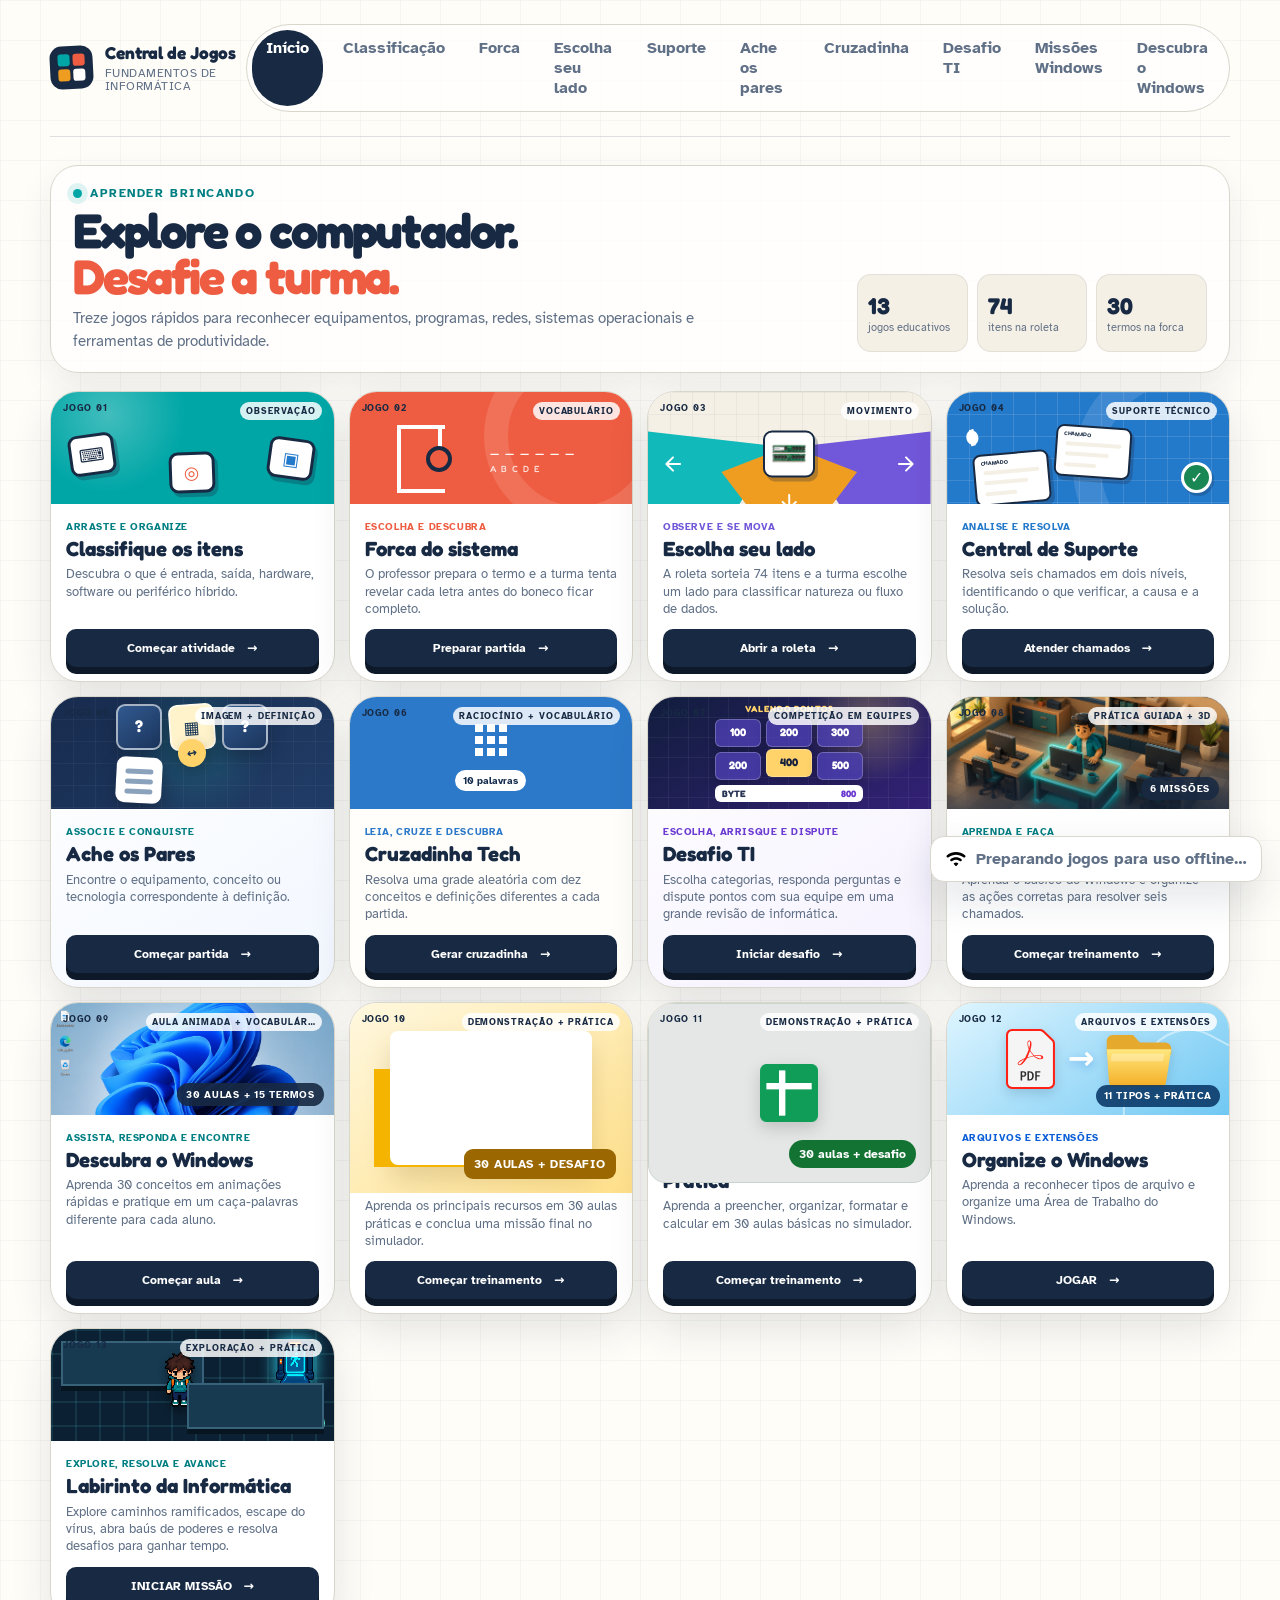
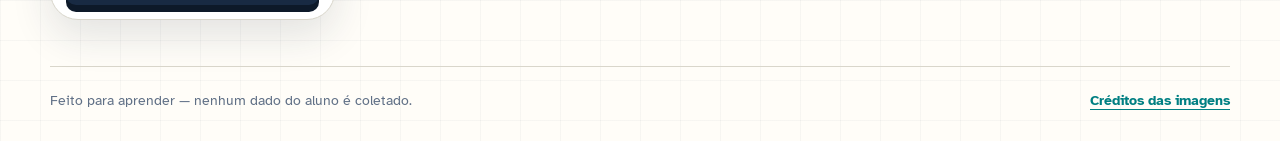
==== index.html @ 766ab8a5 "feat: evolui labirinto com poderes e eventos" ====
<!doctype html>
<html lang="pt-BR">
  <head>
    <meta charset="UTF-8">
    <meta name="viewport" content="width=device-width, initial-scale=1.0">
    <meta name="description" content="Jogos educativos sobre fundamentos de informática e sistemas operacionais.">
    <meta name="theme-color" content="#182a43">
    <title>Central de Jogos — Fundamentos de Informática</title>
    <link rel="manifest" href="./manifest.webmanifest">
    <link rel="stylesheet" href="./styles.css?v=1.4.0">
    <link rel="stylesheet" href="./side-game.css?v=1.0.0">
    <link rel="stylesheet" href="./support-game.css?v=2.0.0">
    <link rel="stylesheet" href="./memory-game.css?v=1.0.0">
    <link rel="stylesheet" href="./crossword-game.css?v=1.1.0">
    <link rel="stylesheet" href="./desafio-ti-game.css?v=1.0.0">
    <link rel="stylesheet" href="./windows-mission-game.css?v=1.0.1">
    <link rel="stylesheet" href="./windows-discovery-game.css?v=1.0.3">
    <link rel="stylesheet" href="./google-slides-course.css?v=3.0.0">
    <link rel="stylesheet" href="./google-sheets-course.css?v=1.0.6">
    <link rel="stylesheet" href="./windows-file-organizer-game.css?v=1.1.0">
    <link rel="stylesheet" href="./maze-game.css?v=1.1.0">
  </head>
  <body>
    <a class="skip-link" href="#main-content">Pular para o conteúdo</a>
    <div class="ambient ambient-one" aria-hidden="true"></div>
    <div class="ambient ambient-two" aria-hidden="true"></div>

    <header class="site-header">
      <a class="brand" href="#/" aria-label="Voltar para a Central de Jogos">
        <span class="brand-mark" aria-hidden="true"><span></span><span></span><span></span><span></span></span>
        <span class="brand-copy">
          <strong>Central de Jogos</strong>
          <small>Fundamentos de Informática</small>
        </span>
      </a>
      <nav class="header-nav" aria-label="Navegação principal">
        <a href="#/" data-route-link="home">Início</a>
        <a href="#/classificacao" data-route-link="classification">Classificação</a>
        <a href="#/forca" data-route-link="hangman">Forca</a>
        <a href="#/escolha-seu-lado" data-route-link="side-game">Escolha seu lado</a>
        <a href="#/suporte-tecnico" data-route-link="support-game">Suporte</a>
        <a href="#/ache-os-pares" data-route-link="memory-game">Ache os pares</a>
        <a href="#/cruzadinha" data-route-link="crossword-game">Cruzadinha</a>
        <a href="#/desafio-ti" data-route-link="desafio-ti">Desafio TI</a>
        <a href="#/missoes-windows" data-route-link="windows-mission">Missões Windows</a>
        <a href="#/descubra-windows" data-route-link="windows-discovery">Descubra o Windows</a>
      </nav>
    </header>

    <main id="main-content">
      <section id="home-screen" class="screen home-screen" data-screen="home">
        <div class="hero-copy">
          <span class="eyebrow"><span class="live-dot"></span> Aprender brincando</span>
          <h1>Explore o computador.<br><em>Desafie a turma.</em></h1>
          <p>Treze jogos rápidos para reconhecer equipamentos, programas, redes, sistemas operacionais e ferramentas de produtividade.</p>
          <div class="hero-stats" aria-label="Conteúdo disponível">
            <div><strong>13</strong><span>jogos educativos</span></div>
            <div><strong>74</strong><span>itens na roleta</span></div>
            <div><strong>30</strong><span>termos na forca</span></div>
          </div>
        </div>

        <div class="game-selection" aria-label="Escolha um jogo">
          <article class="game-card classification-card">
            <div class="card-topline"><span>Jogo 01</span><span class="difficulty">Observação</span></div>
            <div class="classification-preview" aria-hidden="true">
              <span class="preview-chip chip-keyboard">⌨</span>
              <span class="preview-chip chip-monitor">▣</span>
              <span class="preview-chip chip-software">◎</span>
              <span class="preview-slot"></span><span class="preview-slot"></span><span class="preview-slot"></span>
            </div>
            <div class="game-card-copy">
              <p class="card-kicker">Arraste e organize</p>
              <h2>Classifique os itens</h2>
              <p>Descubra o que é entrada, saída, hardware, software ou periférico híbrido.</p>
              <a class="primary-button" href="#/classificacao">Começar atividade <span aria-hidden="true">→</span></a>
            </div>
          </article>

          <article class="game-card hangman-card">
            <div class="card-topline"><span>Jogo 02</span><span class="difficulty">Vocabulário</span></div>
            <div class="hangman-preview" aria-hidden="true">
              <span class="mini-gallows"></span>
              <div><span class="mini-word">_ _ _ _ _ _</span><span class="mini-keys">A B C D E</span></div>
            </div>
            <div class="game-card-copy">
              <p class="card-kicker">Escolha e descubra</p>
              <h2>Forca do sistema</h2>
              <p>O professor prepara o termo e a turma tenta revelar cada letra antes do boneco ficar completo.</p>
              <a class="primary-button" href="#/forca">Preparar partida <span aria-hidden="true">→</span></a>
            </div>
          </article>

          <article class="game-card choose-side-card">
            <div class="card-topline"><span>Jogo 03</span><span class="difficulty">Movimento</span></div>
            <div class="choose-side-preview" aria-hidden="true">
              <span class="choose-preview-zone choose-preview-left"><img src="./assets/side-game/icons/arrow_back.svg" alt=""></span>
              <span class="choose-preview-zone choose-preview-center"><img src="./assets/side-game/icons/arrow_downward.svg" alt=""></span>
              <span class="choose-preview-zone choose-preview-right"><img src="./assets/side-game/icons/arrow_forward.svg" alt=""></span>
              <span class="choose-preview-item"><img src="./assets/items/memoria-ram.jpg" alt=""></span>
            </div>
            <div class="game-card-copy">
              <p class="card-kicker">Observe e se mova</p>
              <h2>Escolha seu lado</h2>
              <p>A roleta sorteia 74 itens e a turma escolhe um lado para classificar natureza ou fluxo de dados.</p>
              <a class="primary-button" href="#/escolha-seu-lado">Abrir a roleta <span aria-hidden="true">→</span></a>
            </div>
          </article>

          <article class="game-card support-card">
            <div class="card-topline"><span>Jogo 04</span><span class="difficulty">Suporte Técnico</span></div>
            <div class="support-preview" aria-hidden="true">
              <span class="support-preview-headset">◖◗</span>
              <span class="support-preview-ticket ticket-one"><i></i><i></i><i></i></span>
              <span class="support-preview-ticket ticket-two"><i></i><i></i><i></i></span>
              <span class="support-preview-check">✓</span>
            </div>
            <div class="game-card-copy">
              <p class="card-kicker">Analise e resolva</p>
              <h2>Central de Suporte</h2>
              <p>Resolva seis chamados em dois níveis, identificando o que verificar, a causa e a solução.</p>
              <a class="primary-button" href="#/suporte-tecnico">Atender chamados <span aria-hidden="true">→</span></a>
            </div>
          </article>

          <article class="game-card memory-home-card">
            <div class="card-topline"><span>Jogo 05</span><span class="difficulty">Imagem + definição</span></div>
            <div class="memory-home-preview" aria-hidden="true">
              <span class="memory-preview-card memory-preview-back">?</span>
              <span class="memory-preview-card memory-preview-image">▦</span>
              <span class="memory-preview-card memory-preview-back">?</span>
              <span class="memory-preview-card memory-preview-text"><i></i><i></i><i></i></span>
              <span class="memory-preview-link">↔</span>
            </div>
            <div class="game-card-copy">
              <p class="card-kicker">Associe e conquiste</p>
              <h2>Ache os Pares</h2>
              <p>Encontre o equipamento, conceito ou tecnologia correspondente à definição.</p>
              <a class="primary-button" href="#/ache-os-pares">Começar partida <span aria-hidden="true">→</span></a>
            </div>
          </article>

          <article class="game-card crossword-home-card">
            <div class="card-topline"><span>Jogo 06</span><span class="difficulty">Raciocínio + vocabulário</span></div>
            <div class="crossword-home-preview" aria-hidden="true">
              <img src="./assets/side-game/icons/apps.svg" alt="">
              <span>10 palavras</span>
            </div>
            <div class="game-card-copy">
              <p class="card-kicker">Leia, cruze e descubra</p>
              <h2>Cruzadinha Tech</h2>
              <p>Resolva uma grade aleatória com dez conceitos e definições diferentes a cada partida.</p>
              <a class="primary-button" href="#/cruzadinha">Gerar cruzadinha <span aria-hidden="true">→</span></a>
            </div>
          </article>

          <article class="game-card desafio-home-card">
            <div class="card-topline"><span>Jogo 07</span><span class="difficulty">Competição em equipes</span></div>
            <div class="desafio-home-preview" aria-hidden="true">
              <span class="desafio-preview-title">VALENDO PONTOS</span>
              <span class="desafio-preview-cell">100</span>
              <span class="desafio-preview-cell">200</span>
              <span class="desafio-preview-cell">300</span>
              <span class="desafio-preview-cell">200</span>
              <span class="desafio-preview-cell is-hot">400</span>
              <span class="desafio-preview-cell">500</span>
              <span class="desafio-preview-score">BYTE <strong>800</strong></span>
            </div>
            <div class="game-card-copy">
              <p class="card-kicker">Escolha, arrisque e dispute</p>
              <h2>Desafio TI</h2>
              <p>Escolha categorias, responda perguntas e dispute pontos com sua equipe em uma grande revisão de informática.</p>
              <a class="primary-button" href="#/desafio-ti">Iniciar desafio <span aria-hidden="true">→</span></a>
            </div>
          </article>

          <article class="game-card windows-mission-home-card">
            <div class="card-topline"><span>Jogo 08</span><span class="difficulty">Prática guiada + 3D</span></div>
            <div class="windows-mission-home-preview">
              <img src="./assets/windows-mission/tecnico-em-acao-card.png" alt="Laboratório de informática em estilo 3D">
              <span>6 missões</span>
            </div>
            <div class="game-card-copy">
              <p class="card-kicker">Aprenda e faça</p>
              <h2>Técnico em Ação 3D</h2>
              <p>Aprenda o básico do Windows e organize as ações corretas para resolver seis chamados.</p>
              <a class="primary-button" href="#/missoes-windows">Começar treinamento <span aria-hidden="true">→</span></a>
            </div>
          </article>

          <article class="game-card windows-discovery-home-card">
            <div class="card-topline"><span>Jogo 09</span><span class="difficulty">Aula animada + vocabulário</span></div>
            <div class="windows-discovery-home-preview">
              <img src="./assets/windows-discovery/scene-desktop.png" alt="Área de Trabalho do Windows 11">
              <span>30 aulas + 15 termos</span>
            </div>
            <div class="game-card-copy">
              <p class="card-kicker">Assista, responda e encontre</p>
              <h2>Descubra o Windows</h2>
              <p>Aprenda 30 conceitos em animações rápidas e pratique em um caça-palavras diferente para cada aluno.</p>
              <a class="primary-button" href="#/descubra-windows">Começar aula <span aria-hidden="true">→</span></a>
            </div>
          </article>

          <article class="game-card google-slides-home-card">
            <div class="card-topline"><span>Jogo 10</span><span class="difficulty">Demonstração + prática</span></div>
            <div class="google-slides-home-preview" aria-hidden="true">
              <span>30 aulas + desafio</span>
            </div>
            <div class="game-card-copy">
              <p class="card-kicker">Assista, responda e faça</p>
              <h2>Google Apresentações na Prática</h2>
              <p>Aprenda os principais recursos em 30 aulas práticas e conclua uma missão final no simulador.</p>
              <a class="primary-button" href="#/google-apresentacoes">Começar treinamento <span aria-hidden="true">→</span></a>
            </div>
          </article>

          <article class="game-card google-sheets-home-card">
            <div class="card-topline"><span>Jogo 11</span><span class="difficulty">Demonstração + prática</span></div>
            <div class="google-sheets-home-preview" aria-hidden="true">
              <img src="./assets/google-sheets/google-sheets.ico" alt="">
              <span>30 aulas + desafio</span>
            </div>
            <div class="game-card-copy">
              <p class="card-kicker">Assista, responda e faça</p>
              <h2>Google Planilhas na Prática</h2>
              <p>Aprenda a preencher, organizar, formatar e calcular em 30 aulas básicas no simulador.</p>
              <a class="primary-button" href="#/google-planilhas">Começar treinamento <span aria-hidden="true">→</span></a>
            </div>
          </article>

          <article class="game-card windows-file-organizer-home-card">
            <div class="card-topline"><span>Jogo 12</span><span class="difficulty">Arquivos e Extensões</span></div>
            <div class="windows-file-organizer-home-preview" aria-hidden="true">
              <img class="wfo-preview-file" src="./assets/windows-file-organizer/icons/pdf.svg" alt="">
              <span>→</span>
              <img class="wfo-preview-folder" src="./assets/windows-file-organizer/icons/folder.svg" alt="">
              <b>11 tipos + prática</b>
            </div>
            <div class="game-card-copy">
              <p class="card-kicker">Arquivos e Extensões</p>
              <h2>Organize o Windows</h2>
              <p>Aprenda a reconhecer tipos de arquivo e organize uma Área de Trabalho do Windows.</p>
              <a class="primary-button" href="#/organize-windows">JOGAR <span aria-hidden="true">→</span></a>
            </div>
          </article>

          <article class="game-card maze-home-card">
            <div class="card-topline"><span>Jogo 13</span><span class="difficulty">Exploração + prática</span></div>
            <div class="maze-home-preview" aria-hidden="true">
              <span class="maze-home-hero"></span>
              <span class="maze-home-exit"></span>
              <b>36 desafios</b>
            </div>
            <div class="game-card-copy">
              <p class="card-kicker">Explore, resolva e avance</p>
              <h2>Labirinto da Informática</h2>
              <p>Explore caminhos ramificados, escape do vírus, abra baús de poderes e resolva desafios para ganhar tempo.</p>
              <a class="primary-button" href="#/labirinto-da-informatica">INICIAR MISSÃO <span aria-hidden="true">→</span></a>
            </div>
          </article>
        </div>
      </section>

      <section id="classification-screen" class="screen game-screen" data-screen="classification" hidden>
        <div class="game-heading">
          <div>
            <a class="back-link" href="#/">← Voltar para os jogos</a>
            <span class="eyebrow">Jogo de classificação</span>
            <h1>Onde cada item pertence?</h1>
            <p>Arraste cada cartão até um quadrado. No celular ou teclado, selecione o cartão e depois o destino.</p>
          </div>
          <div class="progress-card" aria-live="polite">
            <span>Progresso</span>
            <strong id="classification-progress">0 de 40</strong>
            <div class="progress-track"><span id="classification-progress-bar"></span></div>
          </div>
        </div>

        <aside id="classification-instructions" class="instruction-strip">
          <span class="instruction-number">1</span><p>Escolha um item</p>
          <span aria-hidden="true">→</span>
          <span class="instruction-number">2</span><p>Coloque em uma categoria</p>
          <span aria-hidden="true">→</span>
          <span class="instruction-number">3</span><p>Envie quando completar</p>
        </aside>

        <div class="classification-workspace">
          <section class="items-tray-section" aria-labelledby="tray-title">
            <div class="section-title-row">
              <div><span class="section-label">Itens disponíveis</span><h2 id="tray-title">Bandeja de cartões</h2></div>
              <button id="shuffle-button" class="ghost-button" type="button">↻ Embaralhar</button>
            </div>
            <div id="items-tray" class="items-tray" role="list" aria-describedby="classification-instructions"></div>
          </section>

          <section class="classification-board" aria-label="Categorias e quadrados de classificação">
            <div id="category-grid" class="category-grid"></div>
          </section>
        </div>

        <section id="classification-result" class="result-panel" aria-live="polite" hidden></section>
        <div class="sticky-actions">
          <p id="classification-help">Faltam 40 itens para completar a atividade.</p>
          <div>
            <button id="reset-classification" class="secondary-button" type="button">Recomeçar</button>
            <button id="submit-classification" class="primary-button" type="button" disabled>Enviar respostas</button>
          </div>
        </div>
      </section>

      <section id="hangman-screen" class="screen game-screen" data-screen="hangman" hidden>
        <div id="hangman-app"></div>
      </section>

      <section id="side-game-screen" class="screen" data-screen="side-game" hidden>
        <div id="side-game-app"></div>
      </section>

      <section id="support-game-screen" class="screen game-screen" data-screen="support-game" hidden>
        <div id="support-game-app"></div>
      </section>

      <section id="memory-game-screen" class="screen" data-screen="memory-game" hidden>
        <div id="memory-game-app"></div>
      </section>

      <section id="crossword-game-screen" class="screen" data-screen="crossword-game" hidden>
        <div id="crossword-game-app"></div>
      </section>

      <section id="desafio-ti-screen" class="screen" data-screen="desafio-ti" hidden>
        <div id="desafio-ti-app"></div>
      </section>

      <section id="windows-mission-screen" class="screen" data-screen="windows-mission" hidden>
        <div id="windows-mission-app"></div>
      </section>

      <section id="windows-discovery-screen" class="screen" data-screen="windows-discovery" hidden>
        <div id="windows-discovery-app"></div>
      </section>

      <section id="google-slides-course-screen" class="screen" data-screen="google-slides-course" hidden>
        <div id="google-slides-course-app"></div>
      </section>

      <section id="google-sheets-course-screen" class="screen" data-screen="google-sheets-course" hidden>
        <div id="google-sheets-course-app"></div>
      </section>

      <section id="windows-file-organizer-screen" class="screen" data-screen="windows-file-organizer" hidden>
        <div id="windows-file-organizer-app"></div>
      </section>

      <section id="maze-game-screen" class="screen" data-screen="maze-game" hidden>
        <div id="maze-game-app"></div>
      </section>
    </main>

    <footer class="site-footer">
      <p>Feito para aprender — nenhum dado do aluno é coletado.</p>
      <button id="open-credits" class="text-button" type="button">Créditos das imagens</button>
    </footer>

    <dialog id="credits-dialog" class="credits-dialog">
      <div class="dialog-header">
        <div><span class="section-label">Transparência</span><h2>Créditos das imagens</h2></div>
        <button id="close-credits" class="icon-button" type="button" aria-label="Fechar créditos">×</button>
      </div>
      <p>As imagens ficam armazenadas no próprio site. Consulte abaixo a fonte e a licença registradas no download.</p>
      <div id="credits-list" class="credits-list"></div>
    </dialog>

    <div id="toast" class="toast" role="status" aria-live="polite"></div>
    <div id="site-offline-status" class="site-offline-status" data-offline-state="preparing" role="status" aria-live="polite">
      <img src="./assets/side-game/icons/wifi.svg" alt=""><span>Preparando jogos para uso offline…</span><button id="retry-offline" type="button">Tentar novamente</button>
    </div>
    <script src="./js/credits-data.js?v=1.0.5"></script>
    <script src="./js/data.js?v=1.0.5"></script>
    <script type="module" src="./js/app.js?v=3.3.0"></script>
  </body>
</html>
---- styles.css ----
@font-face {
  font-family: "Atkinson Hyperlegible";
  font-style: normal;
  font-weight: 400;
  font-display: swap;
  src: url("./assets/fonts/atkinson-hyperlegible-400-latin.woff2") format("woff2");
}

@font-face {
  font-family: "Atkinson Hyperlegible";
  font-style: normal;
  font-weight: 700;
  font-display: swap;
  src: url("./assets/fonts/atkinson-hyperlegible-700-latin.woff2") format("woff2");
}

@font-face {
  font-family: "Fredoka";
  font-style: normal;
  font-weight: 500 700;
  font-display: swap;
  src: url("./assets/fonts/fredoka-500-700-latin.woff2") format("woff2");
}

:root {
  --ink: #182a43;
  --muted: #607086;
  --paper: #fffdf8;
  --cream: #f5f0e5;
  --line: #d9d6cb;
  --teal: #00a6a6;
  --teal-dark: #007f82;
  --coral: #ee5d41;
  --purple: #7157d9;
  --gold: #ef9d21;
  --blue: #2379ca;
  --green: #198754;
  --red: #d83838;
  --shadow: 0 16px 40px rgba(24, 42, 67, 0.12);
  --radius-lg: 28px;
  --radius-md: 18px;
  --radius-sm: 12px;
  font-family: "Atkinson Hyperlegible", system-ui, sans-serif;
  color: var(--ink);
  background: var(--paper);
  font-synthesis: none;
}

* { box-sizing: border-box; }

html { scroll-behavior: smooth; }

body {
  min-width: 320px;
  min-height: 100vh;
  margin: 0;
  overflow-x: hidden;
  background:
    linear-gradient(rgba(24, 42, 67, 0.035) 1px, transparent 1px),
    linear-gradient(90deg, rgba(24, 42, 67, 0.035) 1px, transparent 1px),
    var(--paper);
  background-size: 40px 40px;
}

body::before {
  content: "";
  position: fixed;
  inset: 0;
  z-index: -3;
  background: linear-gradient(130deg, rgba(0,166,166,.08), transparent 34%, rgba(238,93,65,.07) 70%, transparent);
  pointer-events: none;
}

button, a { -webkit-tap-highlight-color: transparent; }
button { font: inherit; }
a { color: inherit; }
img { display: block; max-width: 100%; }
[hidden] { display: none !important; }

:focus-visible {
  outline: 4px solid #ffd45a;
  outline-offset: 3px;
}

.skip-link {
  position: fixed;
  top: 10px;
  left: 10px;
  z-index: 1000;
  padding: 10px 16px;
  color: #fff;
  background: var(--ink);
  border-radius: 10px;
  transform: translateY(-150%);
}
.skip-link:focus { transform: translateY(0); }

.ambient {
  position: fixed;
  z-index: -2;
  width: 320px;
  height: 320px;
  border-radius: 50%;
  filter: blur(1px);
  opacity: .16;
  pointer-events: none;
}
.ambient-one { top: 8%; right: -160px; background: var(--coral); }
.ambient-two { bottom: 10%; left: -200px; background: var(--teal); }

.site-header {
  position: relative;
  z-index: 30;
  display: flex;
  align-items: center;
  justify-content: space-between;
  width: min(1180px, calc(100% - 40px));
  margin: 0 auto;
  padding: 24px 0;
  border-bottom: 1px solid rgba(24,42,67,.14);
}

.brand {
  display: inline-flex;
  gap: 12px;
  align-items: center;
  text-decoration: none;
}
.brand-copy { display: grid; line-height: 1.05; }
.brand-copy strong { font-family: "Fredoka", sans-serif; font-size: 1.08rem; }
.brand-copy small { margin-top: 5px; color: var(--muted); font-size: .74rem; letter-spacing: .04em; text-transform: uppercase; }
.brand-mark {
  display: grid;
  grid-template-columns: repeat(2, 12px);
  gap: 3px;
  padding: 8px;
  background: var(--ink);
  border-radius: 12px;
  transform: rotate(-3deg);
}
.brand-mark span { width: 12px; height: 12px; border-radius: 3px; }
.brand-mark span:nth-child(1) { background: var(--teal); }
.brand-mark span:nth-child(2) { background: var(--coral); }
.brand-mark span:nth-child(3) { background: var(--gold); }
.brand-mark span:nth-child(4) { background: #fff; }

.header-nav { display: flex; gap: 6px; padding: 5px; background: rgba(255,255,255,.72); border: 1px solid var(--line); border-radius: 999px; }
.header-nav a { padding: 8px 14px; color: var(--muted); border-radius: 999px; font-weight: 700; text-decoration: none; }
.header-nav a:hover, .header-nav a[aria-current="page"] { color: #fff; background: var(--ink); }

.site-offline-status {
  position: fixed;
  z-index: 80;
  right: 18px;
  bottom: 18px;
  min-height: 46px;
  display: inline-flex;
  align-items: center;
  gap: 9px;
  max-width: min(360px, calc(100vw - 36px));
  padding: 10px 14px;
  border: 1px solid var(--line);
  border-radius: 14px;
  color: var(--muted);
  background: #fff;
  box-shadow: var(--shadow);
  font-weight: 700;
}
.site-offline-status img { width: 22px; height: 22px; }
.site-offline-status button { display: none; min-height: 34px; padding: 0 10px; border: 1px solid currentColor; border-radius: 8px; color: inherit; background: transparent; font-weight: 700; cursor: pointer; }
.site-offline-status[data-offline-state="error"] button { display: inline-flex; align-items: center; }
.site-offline-status[data-offline-state="ready"] { color: #176f46; border-color: #a8d7bb; background: #eef9f2; }
.site-offline-status[data-offline-state="error"] { color: var(--red); border-color: #e5b2aa; background: #fff2ef; }

main { width: min(1180px, calc(100% - 40px)); margin: 0 auto; }
.screen { min-height: calc(100vh - 150px); }

.home-screen {
  display: grid;
  gap: 18px;
  padding: 28px 0 46px;
}

.hero-copy {
  display: grid;
  grid-template-columns: minmax(0, 1.5fr) minmax(310px, .7fr);
  grid-template-areas:
    "eyebrow stats"
    "title stats"
    "intro stats";
  column-gap: 34px;
  align-items: end;
  padding: 20px 22px;
  background: rgba(255,255,255,.72);
  border: 1px solid var(--line);
  border-radius: var(--radius-lg);
  box-shadow: 0 14px 34px rgba(24,42,67,.08);
}
.home-screen .eyebrow { grid-area: eyebrow; }

.eyebrow, .section-label {
  display: inline-flex;
  align-items: center;
  gap: 8px;
  color: var(--teal-dark);
  font-size: .75rem;
  font-weight: 700;
  letter-spacing: .13em;
  text-transform: uppercase;
}
.live-dot { width: 9px; height: 9px; background: var(--teal); border-radius: 50%; box-shadow: 0 0 0 6px rgba(0,166,166,.13); }

.hero-copy h1, .game-heading h1, .hangman-heading h1 {
  margin: 18px 0 20px;
  font-family: "Fredoka", sans-serif;
  font-size: clamp(2.75rem, 5.4vw, 5.7rem);
  line-height: .94;
  letter-spacing: -.045em;
}
.hero-copy h1 { grid-area: title; margin: 8px 0; font-size: clamp(2.15rem, 3.8vw, 3.55rem); }
.hero-copy h1 em { color: var(--coral); font-style: normal; }
.hero-copy > p { grid-area: intro; max-width: 680px; margin: 0; color: var(--muted); font-size: .96rem; line-height: 1.45; }
.hero-stats { grid-area: stats; display: grid; grid-template-columns: repeat(3,minmax(0,1fr)); gap: 9px; margin: 0; padding: 0; border: 0; }
.hero-stats div { display: grid; align-content: center; gap: 2px; min-height: 78px; padding: 10px; background: var(--cream); border: 1px solid rgba(24,42,67,.08); border-radius: 14px; }
.hero-stats strong { font-family: "Fredoka", sans-serif; font-size: 1.42rem; }
.hero-stats span { max-width: none; color: var(--muted); font-size: .7rem; line-height: 1.2; }

.game-selection { display: grid; grid-template-columns: repeat(4,minmax(0,1fr)); gap: 14px; }
.game-card {
  position: relative;
  display: grid;
  grid-template-columns: 1fr;
  grid-template-rows: 112px minmax(148px,auto);
  min-height: 260px;
  overflow: hidden;
  background: #fff;
  border: 1px solid var(--line);
  border-radius: var(--radius-lg);
  box-shadow: var(--shadow);
  transition: transform .25s ease, box-shadow .25s ease;
}
.game-card:hover { transform: translateY(-5px) rotate(-.2deg); box-shadow: 0 20px 38px rgba(24,42,67,.15); }
.game-card:nth-child(2):hover { transform: translateY(-5px) rotate(.2deg); }
.game-card:nth-child(4):hover { transform: translateY(-5px) rotate(.2deg); }
.card-topline { position: absolute; top: 10px; right: 12px; left: 12px; z-index: 2; display: flex; justify-content: space-between; gap: 8px; font-size: .58rem; font-weight: 700; letter-spacing: .1em; text-transform: uppercase; }
.difficulty { max-width: 68%; padding: 3px 6px; overflow: hidden; background: rgba(255,255,255,.84); border-radius: 999px; text-overflow: ellipsis; white-space: nowrap; }
.classification-preview, .hangman-preview, .choose-side-preview { position: relative; min-height: 100%; overflow: hidden; }
.classification-preview { background: var(--teal); }
.classification-preview::after { content: ""; position: absolute; inset: 0; background: radial-gradient(circle at 20% 20%, rgba(255,255,255,.26), transparent 32%); }
.preview-chip { position: absolute; z-index: 2; display: grid; place-items: center; width: 72px; height: 64px; font-family: "Fredoka", sans-serif; font-size: 1.8rem; background: #fff; border: 4px solid var(--ink); border-radius: 14px; box-shadow: 6px 6px 0 rgba(24,42,67,.35); }
.chip-keyboard { top: 62px; left: 24px; transform: rotate(-8deg); }
.chip-monitor { top: 112px; right: 25px; transform: rotate(8deg); color: var(--blue); }
.chip-software { bottom: 56px; left: 66px; transform: rotate(-2deg); color: var(--coral); }
.preview-slot { position: absolute; bottom: 22px; width: 34px; height: 34px; border: 2px dashed rgba(255,255,255,.7); border-radius: 8px; }
.preview-slot:nth-of-type(4) { left: 18px; }
.preview-slot:nth-of-type(5) { left: 59px; }
.preview-slot:nth-of-type(6) { left: 100px; }
.hangman-preview { display: grid; grid-template-columns: 1fr 1.1fr; align-items: center; gap: 10px; padding: 44px 18px 18px; color: #fff; background: var(--coral); }
.hangman-preview::before { content: ""; position: absolute; width: 140px; height: 140px; top: -50px; right: -40px; border: 24px solid rgba(255,255,255,.12); border-radius: 50%; }
.choose-side-preview { background: var(--cream); }
.choose-side-preview::before {
  content: "";
  position: absolute;
  inset: 0;
  opacity: .55;
  background-image: linear-gradient(rgba(24,42,67,.08) 1px,transparent 1px),linear-gradient(90deg,rgba(24,42,67,.08) 1px,transparent 1px);
  background-size: 22px 22px;
}
.choose-preview-zone { position: absolute; bottom: 0; height: 72%; display: flex; align-items: center; }
.choose-preview-zone img { width: 34px; height: 34px; filter: brightness(0) invert(1); }
.choose-preview-left { left: 0; width: 45%; justify-content: flex-start; padding-left: 13px; clip-path: polygon(0 10%,100% 28%,72% 100%,0 100%); background: #11b9bb; }
.choose-preview-right { right: 0; width: 45%; justify-content: flex-end; padding-right: 13px; clip-path: polygon(0 28%,100% 10%,100% 100%,28% 100%); background: var(--purple); }
.choose-preview-center { z-index: 2; left: 50%; width: 48%; height: 52%; justify-content: center; padding-top: 19%; transform: translateX(-50%); clip-path: polygon(50% 0,100% 45%,82% 100%,18% 100%,0 45%); background: var(--gold); }
.choose-preview-item { position: absolute; z-index: 3; left: 50%; top: 47%; width: 78px; height: 70px; padding: 9px; display: grid; place-items: center; transform: translate(-50%,-50%); border: 3px solid var(--ink); border-radius: 13px; background: #fff; box-shadow: 5px 6px 0 rgba(24,42,67,.3); }
.choose-preview-item img { width: 100%; height: 100%; object-fit: contain; }
.mini-gallows { position: relative; width: 82px; height: 135px; margin: auto; border-left: 7px solid #fff; border-top: 7px solid #fff; border-bottom: 7px solid #fff; }
.mini-gallows::before { content: ""; position: absolute; top: 0; right: 5px; width: 7px; height: 30px; background: #fff; }
.mini-gallows::after { content: ""; position: absolute; top: 27px; right: -10px; width: 30px; height: 30px; border: 6px solid var(--ink); border-radius: 50%; }
.mini-word, .mini-keys { display: block; font-family: "Fredoka", sans-serif; }
.mini-word { margin-bottom: 18px; font-size: 1rem; letter-spacing: .13em; }
.mini-keys { max-width: 100px; font-size: .75rem; line-height: 1.8; word-spacing: 8px; opacity: .8; }
.game-card-copy { display: flex; flex-direction: column; align-items: flex-start; justify-content: flex-start; padding: 16px 15px 14px; }
.card-kicker { margin: 0 0 5px; color: var(--teal-dark); font-weight: 700; font-size: .64rem; letter-spacing: .06em; text-transform: uppercase; }
.hangman-card .card-kicker { color: var(--coral); }
.choose-side-card .card-kicker { color: var(--purple); }
.windows-mission-home-card .card-kicker { color: var(--teal-dark); }
.windows-discovery-home-card .card-kicker { color: var(--teal-dark); }
.windows-file-organizer-home-card .card-kicker { color: #0b5ed7; }
.game-card h2 { margin: 0 0 7px; font-family: "Fredoka", sans-serif; font-size: 1.28rem; line-height: 1.04; }
.game-card-copy > p:not(.card-kicker) { display: -webkit-box; margin: 0 0 11px; overflow: hidden; color: var(--muted); font-size: .81rem; line-height: 1.34; -webkit-box-orient: vertical; -webkit-line-clamp: 3; }
.game-card-copy .primary-button { width: 100%; min-height: 38px; margin-top: auto; padding: 8px 12px; border-radius: 10px; font-size: .78rem; }

.windows-mission-home-preview {
  position: relative;
  min-height: 100%;
  overflow: hidden;
  background: var(--ink);
}
.windows-mission-home-preview img { width: 100%; height: 100%; object-fit: cover; object-position: center 44%; }
.windows-mission-home-preview::after { content: ""; position: absolute; inset: auto 0 0; height: 52%; background: linear-gradient(transparent, rgba(24,42,67,.72)); pointer-events: none; }
.windows-mission-home-preview span { position: absolute; z-index: 1; right: 10px; bottom: 9px; padding: 5px 9px; border-radius: 999px; color: #fff; background: rgba(24,42,67,.88); font-size: .64rem; font-weight: 700; letter-spacing: .07em; text-transform: uppercase; }

.windows-discovery-home-preview {
  position: relative;
  min-height: 100%;
  overflow: hidden;
  background: var(--ink);
}
.windows-discovery-home-preview img { width: 100%; height: 100%; object-fit: cover; object-position: center; }
.windows-discovery-home-preview span { position: absolute; z-index: 1; right: 10px; bottom: 9px; padding: 5px 9px; border-radius: 999px; color: #fff; background: rgba(24,42,67,.9); font-size: .64rem; font-weight: 700; letter-spacing: .07em; text-transform: uppercase; }

.windows-file-organizer-home-preview {
  position: relative;
  display: grid;
  grid-template-columns: 62px 30px 75px;
  place-content: center;
  place-items: center;
  gap: 5px;
  overflow: hidden;
  background: linear-gradient(145deg,#dff5ff,#70c8f3);
}
.windows-file-organizer-home-preview::before { position: absolute; right: -35px; bottom: -55px; width: 130px; height: 130px; border: 2px solid rgba(255,255,255,.45); border-radius: 35%; content: ""; transform: rotate(28deg); }
.windows-file-organizer-home-preview img { position: relative; z-index: 1; width: 60px; height: 60px; object-fit: contain; filter: drop-shadow(0 5px 6px rgba(16,64,105,.18)); }
.windows-file-organizer-home-preview .wfo-preview-folder { width: 74px; }
.windows-file-organizer-home-preview > span { color: #fff; font-size: 2rem; font-weight: 900; text-shadow: 0 3px 8px rgba(11,94,215,.3); }
.windows-file-organizer-home-preview > b { position: absolute; z-index: 2; right: 9px; bottom: 8px; padding: 5px 8px; border-radius: 999px; color: #fff; background: rgba(8,55,103,.88); font-size: .6rem; letter-spacing: .06em; text-transform: uppercase; }

.home-screen :is(.classification-preview,.hangman-preview,.choose-side-preview,.support-preview,.memory-home-preview,.crossword-home-preview,.desafio-home-preview,.windows-mission-home-preview,.windows-discovery-home-preview,.windows-file-organizer-home-preview) { height: 112px; min-height: 112px; }
.home-screen .preview-chip { width: 46px; height: 41px; border-width: 3px; border-radius: 9px; box-shadow: 3px 4px 0 rgba(24,42,67,.3); font-size: 1.1rem; }
.home-screen .chip-keyboard { top: 42px; left: 18px; }
.home-screen .chip-monitor { top: 46px; right: 20px; }
.home-screen .chip-software { top: 60px; bottom: auto; left: 50%; transform: translateX(-50%) rotate(-2deg); }
.home-screen .preview-slot { display: none; }
.home-screen .hangman-preview { padding: 30px 12px 8px; }
.home-screen .mini-gallows { width: 48px; height: 68px; border-width: 4px; }
.home-screen .mini-gallows::before { right: 3px; width: 4px; height: 19px; }
.home-screen .mini-gallows::after { top: 17px; right: -7px; width: 18px; height: 18px; border-width: 4px; }
.home-screen .mini-word { margin-bottom: 7px; font-size: .72rem; }
.home-screen .mini-keys { font-size: .56rem; line-height: 1.45; word-spacing: 3px; }
.home-screen .choose-preview-item { top: 55%; width: 52px; height: 47px; padding: 5px; border-width: 2px; border-radius: 9px; box-shadow: 3px 4px 0 rgba(24,42,67,.28); }
.home-screen .choose-preview-zone img { width: 24px; height: 24px; }
.home-screen .memory-home-preview { grid-template-columns: repeat(3,46px); gap: 7px; }
.home-screen .memory-preview-card { width: 46px; height: 46px; border-radius: 9px; font-size: 1.05rem; }
.home-screen .memory-preview-text { padding: 10px 7px; }
.home-screen .memory-preview-link { width: 28px; height: 28px; font-size: .76rem; }
.home-screen .crossword-home-preview { gap: 6px; }
.home-screen .crossword-home-preview img { width: 48px; height: 48px; }
.home-screen .crossword-home-preview span { padding: 4px 8px; font-size: .65rem; }
.home-screen .support-preview-headset { top: 34px; left: 18px; font-size: 1.35rem; }
.home-screen .support-preview-ticket { width: 76px; height: 52px; padding: 15px 8px 6px; gap: 4px; border-width: 2px; border-radius: 8px; box-shadow: 3px 4px 0 rgba(24,42,67,.26); }
.home-screen .support-preview-ticket::before { top: 4px; left: 6px; font-size: .34rem; }
.home-screen .support-preview-ticket i { height: 4px; }
.home-screen .support-preview-ticket.ticket-one { top: 34px; }
.home-screen .support-preview-ticket.ticket-two { top: 60px; left: 27px; }
.home-screen .support-preview-check { right: 17px; bottom: 11px; width: 31px; height: 31px; border-width: 3px; font-size: 1rem; box-shadow: 2px 3px 0 rgba(24,42,67,.25); }

.memory-home-card { background: linear-gradient(145deg,#ffffff 0%,#f2f7ff 100%); }
.memory-home-preview { position: relative; display: grid; grid-template-columns: repeat(2,68px); gap: 10px; place-content: center; min-height: 220px; background: radial-gradient(circle at 50% 45%,rgba(38,198,181,.22),transparent 50%),linear-gradient(145deg,#172b4d,#213d68); overflow: hidden; }
.memory-home-preview::before { content: ""; position: absolute; inset: 0; background-image: linear-gradient(rgba(255,255,255,.04) 1px,transparent 1px),linear-gradient(90deg,rgba(255,255,255,.04) 1px,transparent 1px); background-size: 22px 22px; }
.memory-preview-card { position: relative; z-index: 1; display: grid; place-items: center; width: 68px; height: 68px; border: 2px solid rgba(255,255,255,.6); border-radius: 14px; box-shadow: 0 8px 18px rgba(0,0,0,.22); font: 700 1.6rem/1 "Fredoka",sans-serif; }
.memory-preview-back { color: #fff; background: linear-gradient(145deg,#31598f,#1b355c); }
.memory-preview-image { color: #163455; background: #fff3cc; transform: rotate(-4deg); }
.memory-preview-text { gap: 5px; padding: 16px 10px; background: #fff; transform: rotate(3deg); }
.memory-preview-text i { display: block; width: 100%; height: 5px; border-radius: 9px; background: #8ba2bd; }
.memory-preview-link { position: absolute; z-index: 2; left: 50%; top: 50%; display: grid; place-items: center; width: 38px; height: 38px; color: #17314f; background: #ffd36a; border-radius: 50%; transform: translate(-50%,-50%) rotate(-12deg); box-shadow: 0 5px 14px rgba(0,0,0,.2); font-weight: 900; }

.desafio-home-card { background: linear-gradient(145deg,#fff 0%,#f5f1ff 100%); }
.desafio-home-card .card-kicker { color: #6c3bd1; }
.desafio-home-preview {
  position: relative;
  display: grid;
  grid-template-columns: repeat(3,58px);
  gap: 8px;
  place-content: center;
  min-height: 220px;
  color: #fff;
  background:
    radial-gradient(circle at 78% 20%,rgba(255,211,106,.3),transparent 27%),
    linear-gradient(145deg,#111d3d,#342176);
  overflow: hidden;
}
.desafio-home-preview::before { content: ""; position: absolute; inset: 0; background-image: linear-gradient(rgba(255,255,255,.05) 1px,transparent 1px),linear-gradient(90deg,rgba(255,255,255,.05) 1px,transparent 1px); background-size: 20px 20px; }
.desafio-preview-title { position: relative; z-index: 1; grid-column: 1/-1; color: #ffd36a; font: 700 .72rem/1 "Fredoka",sans-serif; letter-spacing: .12em; text-align: center; }
.desafio-preview-cell { position: relative; z-index: 1; display: grid; place-items: center; min-height: 42px; border: 1px solid rgba(255,255,255,.24); border-radius: 9px; background: rgba(78,65,180,.78); box-shadow: 0 5px 12px rgba(0,0,0,.2); font: 700 .86rem/1 "Fredoka",sans-serif; }
.desafio-preview-cell.is-hot { color: #17213e; background: #ffd36a; transform: translateY(-3px); }
.desafio-preview-score { position: relative; z-index: 1; grid-column: 1/-1; display: flex; justify-content: space-between; padding: 6px 10px; border-radius: 8px; color: #263253; background: #fff; font: 700 .72rem/1 "Fredoka",sans-serif; }
.desafio-preview-score strong { color: #6c3bd1; }
.home-screen .desafio-home-preview { grid-template-columns: repeat(3,46px); gap: 5px; }
.home-screen .desafio-preview-title { font-size: .56rem; }
.home-screen .desafio-preview-cell { min-height: 28px; border-radius: 6px; font-size: .68rem; }
.home-screen .desafio-preview-score { padding: 4px 7px; border-radius: 6px; font-size: .58rem; }

.primary-button, .secondary-button, .ghost-button, .text-button, .icon-button {
  border: 0;
  cursor: pointer;
}
.primary-button, .secondary-button {
  display: inline-flex;
  align-items: center;
  justify-content: center;
  gap: 12px;
  min-height: 48px;
  padding: 12px 19px;
  border-radius: 13px;
  font-weight: 700;
  text-decoration: none;
  transition: transform .18s ease, box-shadow .18s ease, opacity .18s ease;
}
.primary-button { color: #fff; background: var(--ink); box-shadow: 0 7px 0 #0d1929; }
.primary-button:hover:not(:disabled) { transform: translateY(-2px); box-shadow: 0 9px 0 #0d1929; }
.primary-button:active:not(:disabled) { transform: translateY(5px); box-shadow: 0 2px 0 #0d1929; }
.primary-button:disabled { cursor: not-allowed; opacity: .43; box-shadow: none; }
.secondary-button { color: var(--ink); background: #fff; border: 2px solid var(--ink); }
.secondary-button:hover { background: var(--cream); }
.ghost-button { padding: 10px 14px; color: var(--ink); background: transparent; border: 1px solid var(--line); border-radius: 12px; font-weight: 700; }
.ghost-button:hover { background: var(--cream); }
.text-button { padding: 0; color: var(--teal-dark); background: transparent; font-weight: 700; text-decoration: underline; text-underline-offset: 4px; }
.icon-button { display: grid; place-items: center; width: 42px; height: 42px; color: var(--ink); background: var(--cream); border-radius: 50%; font-size: 1.7rem; }

.game-screen { padding: 46px 0 110px; }
#classification-screen.game-screen { padding-top: 18px; }
#classification-screen .back-link { margin-bottom: 10px; }
#classification-screen .game-heading { align-items: center; gap: 20px; }
#classification-screen .game-heading h1 { margin: 5px 0; font-size: clamp(2rem, 4vw, 3.35rem); }
#classification-screen .game-heading p { font-size: .92rem; line-height: 1.35; }
.game-heading { display: grid; grid-template-columns: minmax(0,1fr) auto; gap: 36px; align-items: end; }
.game-heading h1, .hangman-heading h1 { margin: 12px 0 10px; font-size: clamp(2.4rem, 5vw, 4.7rem); }
.game-heading p, .hangman-heading p { max-width: 740px; margin: 0; color: var(--muted); font-size: 1.05rem; line-height: 1.55; }
.back-link { display: block; width: fit-content; margin-bottom: 28px; color: var(--muted); font-weight: 700; text-decoration: none; }
.back-link:hover { color: var(--ink); }
.progress-card { width: 210px; padding: 20px; background: var(--ink); color: #fff; border-radius: 18px; box-shadow: var(--shadow); }
.progress-card span { display: block; font-size: .75rem; letter-spacing: .12em; text-transform: uppercase; opacity: .75; }
.progress-card strong { display: block; margin: 6px 0 12px; font-family: "Fredoka", sans-serif; font-size: 1.35rem; }
.progress-track { height: 7px; overflow: hidden; background: rgba(255,255,255,.2); border-radius: 999px; }
.progress-track span { width: 0; height: 100%; background: var(--teal); border-radius: inherit; transition: width .3s ease; }

.instruction-strip { display: flex; align-items: center; gap: 12px; margin: 34px 0; padding: 14px 18px; color: var(--muted); background: #fff; border: 1px solid var(--line); border-radius: 16px; }
#classification-screen .instruction-strip { margin: 12px 0; padding: 9px 13px; font-size: .84rem; }
.instruction-strip p { margin: 0; font-weight: 700; }
.instruction-number { display: grid; place-items: center; flex: 0 0 auto; width: 28px; height: 28px; color: #fff; background: var(--teal); border-radius: 50%; font-weight: 700; }

.classification-workspace {
  display: grid;
  grid-template-columns: minmax(285px, 320px) minmax(0, 1fr);
  gap: 14px;
  height: max(430px, calc(100vh - 286px));
  max-height: 650px;
  min-height: 0;
}
.items-tray-section { position: relative; z-index: 10; margin-bottom: 26px; padding: 22px; background: rgba(255,255,255,.92); border: 1px solid var(--line); border-radius: 22px; box-shadow: 0 8px 24px rgba(24,42,67,.07); }
.classification-workspace .items-tray-section {
  display: grid;
  grid-template-rows: auto minmax(0, 1fr);
  height: 100%;
  min-height: 0;
  margin: 0;
  padding: 12px;
  overflow: hidden;
}
.section-title-row { display: flex; align-items: center; justify-content: space-between; gap: 20px; margin-bottom: 16px; }
.classification-workspace .section-title-row { gap: 8px; margin-bottom: 10px; }
.section-title-row h2 { margin: 3px 0 0; font-family: "Fredoka", sans-serif; font-size: 1.3rem; }
.classification-workspace .section-title-row h2 { font-size: 1.05rem; }
.classification-workspace .section-title-row .ghost-button { padding: 8px 9px; font-size: .72rem; white-space: nowrap; }
.items-tray { display: grid; grid-template-columns: repeat(8, minmax(94px, 1fr)); gap: 10px; min-height: 130px; }
.classification-workspace .items-tray {
  grid-template-columns: repeat(3, minmax(0, 1fr));
  grid-auto-rows: 86px;
  gap: 7px;
  min-height: 0;
  padding: 3px 4px 6px 2px;
  overflow-x: hidden;
  overflow-y: auto;
  scrollbar-gutter: stable;
}
.items-tray.is-empty { display: grid; place-items: center; min-height: 100px; color: var(--muted); border: 2px dashed var(--line); border-radius: 16px; }
.classification-workspace .items-tray.is-empty { min-height: 0; }

.item-card {
  position: relative;
  display: grid;
  grid-template-rows: minmax(68px, 1fr) auto;
  min-width: 0;
  min-height: 118px;
  padding: 7px;
  color: var(--ink);
  background: #fff;
  border: 2px solid #cfd5da;
  border-radius: 13px;
  box-shadow: 0 5px 0 #cfd5da;
  cursor: grab;
  user-select: none;
  transition: transform .16s ease, border-color .16s ease, box-shadow .16s ease;
}
.item-card:hover { transform: translateY(-3px); border-color: var(--teal); box-shadow: 0 8px 0 rgba(0,166,166,.25); }
.item-card:active { cursor: grabbing; }
.item-card.is-selected { border-color: #ffbc2f; box-shadow: 0 0 0 4px rgba(255,188,47,.25), 0 5px 0 #d59d24; animation: card-pulse .7s ease; }
.item-card.is-locked { cursor: default; }
.item-card.is-correct { border-color: var(--green); box-shadow: 0 5px 0 #a5d7be; }
.item-card.is-wrong { border-color: var(--red); box-shadow: 0 5px 0 #f0aaaa; animation: shake .35s ease; }
.item-card.dragging { opacity: .4; transform: scale(.96); }
.item-card img { width: 100%; height: 68px; object-fit: contain; border-radius: 8px; background: #fff; pointer-events: none; }
.item-card span.item-name { display: grid; place-items: center; min-height: 34px; padding: 5px 2px 1px; font-size: .74rem; font-weight: 700; line-height: 1.05; text-align: center; overflow-wrap: anywhere; }
.classification-workspace .item-card {
  grid-template-rows: minmax(38px, 1fr) auto;
  min-height: 0;
  height: 100%;
  padding: 4px;
  border-radius: 10px;
  box-shadow: 0 3px 0 #cfd5da;
}
.classification-workspace .item-card img { height: 42px; border-radius: 6px; }
.classification-workspace .item-card span.item-name { min-height: 26px; padding-top: 3px; font-size: .63rem; }
.feedback-badge { position: absolute; top: -9px; right: -9px; z-index: 3; display: grid; place-items: center; width: 28px; height: 28px; color: #fff; border: 3px solid #fff; border-radius: 50%; font-weight: 700; }
.feedback-badge.correct { background: var(--green); }
.feedback-badge.wrong { background: var(--red); }

.classification-board { min-width: 0; min-height: 0; overflow: auto; }
.category-grid { display: grid; grid-template-columns: repeat(5, minmax(0,1fr)); gap: 14px; }
.classification-workspace .category-grid { height: 100%; gap: 8px; }
.category-panel { --category-color: var(--teal); overflow: hidden; background: rgba(255,255,255,.76); border: 1px solid var(--line); border-radius: 20px; }
.classification-workspace .category-panel { display: grid; grid-template-rows: auto minmax(0, 1fr); min-width: 0; height: 100%; border-radius: 14px; }
.category-header { min-height: 166px; padding: 18px; color: #fff; background: var(--category-color); }
.classification-workspace .category-header { min-height: 0; padding: 9px; }
.category-icon { display: grid; place-items: center; width: 45px; height: 45px; margin-bottom: 18px; background: rgba(255,255,255,.18); border: 1px solid rgba(255,255,255,.35); border-radius: 12px; font-family: "Fredoka", sans-serif; font-size: .8rem; }
.classification-workspace .category-icon { width: 30px; height: 30px; margin-bottom: 6px; border-radius: 8px; font-size: .62rem; }
.category-header small { display: block; font-size: .65rem; font-weight: 700; letter-spacing: .12em; text-transform: uppercase; opacity: .83; }
.category-header h3 { min-height: 42px; margin: 5px 0 8px; font-family: "Fredoka", sans-serif; font-size: 1.35rem; line-height: 1; }
.classification-workspace .category-header h3 { min-height: 0; margin: 4px 0; font-size: .96rem; }
.category-header p { margin: 0; font-size: .76rem; line-height: 1.25; opacity: .92; }
.classification-workspace .category-header p { font-size: .62rem; line-height: 1.15; }
.category-slots { display: grid; grid-template-columns: repeat(2, minmax(0,1fr)); gap: 9px; padding: 12px; }
.classification-workspace .category-slots { grid-template-rows: repeat(4, minmax(72px, 1fr)); gap: 5px; min-height: 0; padding: 6px; overflow-y: auto; }
.category-slot { position: relative; display: grid; place-items: stretch; min-width: 0; min-height: 128px; padding: 0; background: #f7f5ef; border: 2px dashed #c7c4bb; border-radius: 14px; cursor: pointer; transition: background .16s ease, border-color .16s ease, transform .16s ease; }
.classification-workspace .category-slot { min-height: 72px; border-radius: 9px; }
.category-slot::before { content: attr(data-number); position: absolute; top: 7px; left: 8px; color: #a3a096; font-size: .65rem; font-weight: 700; }
.classification-workspace .category-slot::before { top: 4px; left: 5px; font-size: .55rem; }
.category-slot:hover, .category-slot.drag-over { background: color-mix(in srgb, var(--category-color) 10%, #fff); border-color: var(--category-color); transform: scale(1.015); }
.category-slot .item-card { width: 100%; height: 100%; min-height: 124px; border-color: var(--category-color); box-shadow: none; }
.classification-workspace .category-slot .item-card { min-height: 0; }
.category-slot .item-card:hover { transform: none; box-shadow: none; }
.correct-answer-note { margin: 7px 2px 0; padding: 5px 6px; color: var(--red); background: #fff2f2; border-radius: 7px; font-size: .64rem; font-weight: 700; line-height: 1.1; text-align: center; }

.sticky-actions { position: sticky; z-index: 20; bottom: 16px; display: flex; align-items: center; justify-content: space-between; gap: 20px; margin-top: 28px; padding: 16px 18px; background: rgba(24,42,67,.96); color: #fff; border: 1px solid rgba(255,255,255,.18); border-radius: 18px; box-shadow: 0 12px 35px rgba(24,42,67,.28); backdrop-filter: blur(10px); }
.sticky-actions p { margin: 0; color: rgba(255,255,255,.8); }
.sticky-actions > div { display: flex; gap: 10px; }
.sticky-actions .secondary-button { border-color: #fff; }
.sticky-actions .primary-button { color: var(--ink); background: #ffd45a; box-shadow: 0 6px 0 #b58b21; }
.sticky-actions .primary-button:active:not(:disabled) { box-shadow: 0 2px 0 #b58b21; }

.result-panel { margin-top: 28px; padding: 28px; background: #fff; border: 2px solid var(--ink); border-radius: 22px; box-shadow: 8px 8px 0 rgba(24,42,67,.16); }
.result-panel .result-grid { display: grid; grid-template-columns: auto 1fr; gap: 22px; align-items: center; }
.result-score { display: grid; place-items: center; width: 112px; height: 112px; color: #fff; background: var(--ink); border-radius: 50%; }
.result-score strong { font-family: "Fredoka", sans-serif; font-size: 2.1rem; }
.result-panel h2 { margin: 0 0 6px; font-family: "Fredoka", sans-serif; font-size: 1.9rem; }
.result-panel p { margin: 0; color: var(--muted); }

/* Hangman */
.hangman-heading { display: grid; grid-template-columns: 1fr auto; gap: 30px; align-items: end; margin-bottom: 28px; }
.teacher-badge { display: inline-flex; align-items: center; gap: 8px; padding: 10px 13px; color: #fff; background: var(--purple); border-radius: 999px; font-weight: 700; }
.teacher-badge::before { content: ""; width: 8px; height: 8px; background: #fff; border-radius: 50%; }
.term-toolbar { display: flex; gap: 12px; margin: 22px 0; }
.term-search { flex: 1; min-height: 48px; padding: 0 16px; color: var(--ink); background: #fff; border: 2px solid var(--line); border-radius: 13px; font: inherit; }
.term-search:focus { border-color: var(--purple); outline: 4px solid rgba(113,87,217,.16); }
.term-count { display: grid; place-items: center; min-width: 115px; padding: 0 14px; color: #fff; background: var(--ink); border-radius: 13px; font-weight: 700; }
.term-grid { display: grid; grid-template-columns: repeat(5, minmax(0,1fr)); gap: 12px; }
.term-card { position: relative; display: flex; flex-direction: column; align-items: flex-start; min-height: 128px; padding: 16px; color: var(--ink); background: #fff; border: 2px solid var(--line); border-radius: 16px; cursor: pointer; text-align: left; transition: transform .18s ease, border-color .18s ease, box-shadow .18s ease; }
.term-card:hover { transform: translateY(-3px); border-color: var(--purple); box-shadow: 0 7px 0 rgba(113,87,217,.2); }
.term-card.is-selected { color: #fff; background: var(--purple); border-color: var(--purple); box-shadow: 0 7px 0 #4a3898; }
.term-card small { margin-bottom: auto; opacity: .6; font-weight: 700; }
.term-card strong { font-family: "Fredoka", sans-serif; font-size: 1.12rem; line-height: 1.1; }
.term-card .selected-check { position: absolute; top: 10px; right: 10px; display: none; }
.term-card.is-selected .selected-check { display: block; }
.teacher-actions { position: sticky; z-index: 20; bottom: 16px; display: flex; align-items: center; justify-content: space-between; gap: 20px; margin-top: 26px; padding: 16px 18px; color: #fff; background: rgba(24,42,67,.96); border-radius: 18px; box-shadow: var(--shadow); }
.teacher-actions p { margin: 0; color: rgba(255,255,255,.8); }

.ready-screen { display: grid; place-items: center; min-height: calc(100vh - 240px); text-align: center; }
.ready-card { width: min(650px, 100%); padding: clamp(30px, 7vw, 68px); background: #fff; border: 2px solid var(--ink); border-radius: 30px; box-shadow: 12px 12px 0 rgba(24,42,67,.14); }
.ready-symbol { display: grid; place-items: center; width: 88px; height: 88px; margin: 0 auto 22px; color: #fff; background: var(--teal); border-radius: 26px; font-family: "Fredoka", sans-serif; font-size: 2rem; transform: rotate(-4deg); }
.ready-card h1 { margin: 0 0 12px; font-family: "Fredoka", sans-serif; font-size: clamp(2.2rem, 6vw, 4.2rem); line-height: .95; }
.ready-card p { max-width: 480px; margin: 0 auto 26px; color: var(--muted); font-size: 1.08rem; line-height: 1.55; }
.ready-card .primary-button { margin: 0 auto; }

.hangman-play-layout { display: grid; grid-template-columns: minmax(330px,.82fr) minmax(0,1.18fr); gap: 30px; align-items: stretch; }
.hangman-visual-panel, .word-panel { background: #fff; border: 1px solid var(--line); border-radius: 24px; box-shadow: var(--shadow); }
.hangman-visual-panel { position: relative; display: flex; flex-direction: column; min-height: 570px; padding: 20px; overflow: hidden; }
.attempt-counter { display: flex; align-items: center; justify-content: space-between; gap: 14px; }
.attempt-counter span:first-child { color: var(--muted); font-weight: 700; }
.life-dots { display: flex; gap: 6px; }
.life-dot { width: 13px; height: 13px; background: var(--teal); border-radius: 50%; transition: transform .2s ease, background .2s ease; }
.life-dot.lost { background: #d9d6cb; transform: scale(.7); }
.hangman-stage { position: relative; flex: 1; width: min(100%, 430px); min-height: 420px; margin: 10px auto 0; }
.hangman-stage img { position: absolute; inset: 0; width: 100%; height: 100%; object-fit: contain; }
.hangman-stage img.body-part { opacity: 0; transform: scale(.88) translateY(-8px); transform-origin: center; }
.hangman-stage img.body-part.visible { opacity: 1; transform: scale(1) translateY(0); animation: reveal-part .45s cubic-bezier(.2,.9,.3,1.2); }
.word-panel { display: flex; flex-direction: column; justify-content: center; padding: clamp(24px,4vw,44px); }
.round-label { display: flex; align-items: center; justify-content: space-between; color: var(--muted); font-size: .78rem; font-weight: 700; letter-spacing: .1em; text-transform: uppercase; }
.used-letters { color: var(--coral); letter-spacing: .03em; }
.word-display { display: flex; flex-wrap: wrap; justify-content: center; gap: 10px 7px; margin: 54px 0 46px; }
.word-character { display: grid; place-items: center; width: 38px; height: 51px; border-bottom: 4px solid var(--ink); font-family: "Fredoka", sans-serif; font-size: 2rem; font-weight: 700; text-transform: uppercase; }
.word-character.space { width: 20px; border-bottom: 0; }
.word-character.revealed { color: var(--teal-dark); animation: letter-pop .35s ease; }
.keyboard-label { margin: 0 0 11px; color: var(--muted); font-size: .78rem; font-weight: 700; letter-spacing: .1em; text-transform: uppercase; text-align: center; }
.letter-keyboard { display: grid; grid-template-columns: repeat(9, minmax(38px,1fr)); gap: 8px; }
.letter-key { min-height: 46px; color: var(--ink); background: var(--cream); border: 2px solid #d6d0c2; border-radius: 10px; cursor: pointer; font-family: "Fredoka", sans-serif; font-size: 1rem; font-weight: 700; box-shadow: 0 4px 0 #c4bdad; }
.letter-key:hover:not(:disabled) { color: #fff; background: var(--ink); border-color: var(--ink); transform: translateY(-2px); }
.letter-key:active:not(:disabled) { transform: translateY(3px); box-shadow: 0 1px 0 #c4bdad; }
.letter-key:disabled { cursor: default; box-shadow: none; opacity: .6; }
.letter-key.correct { color: #fff; background: var(--green); border-color: var(--green); opacity: 1; }
.letter-key.wrong { color: #fff; background: var(--red); border-color: var(--red); opacity: 1; animation: shake .35s ease; }
.hangman-message { min-height: 27px; margin: 24px 0 0; color: var(--muted); font-weight: 700; text-align: center; }

.game-result-card { display: grid; grid-template-columns: auto 1fr; gap: 30px; align-items: center; width: min(820px, 100%); padding: clamp(28px, 5vw, 54px); background: #fff; border: 2px solid var(--ink); border-radius: 28px; box-shadow: 12px 12px 0 rgba(24,42,67,.14); }
.result-emblem { display: grid; place-items: center; width: 140px; height: 140px; color: #fff; background: var(--green); border-radius: 50%; font-family: "Fredoka", sans-serif; font-size: 3.4rem; }
.game-result-card.lost .result-emblem { background: var(--coral); }
.game-result-card h1 { margin: 0 0 8px; font-family: "Fredoka", sans-serif; font-size: clamp(2.2rem,5vw,4rem); line-height: .95; }
.answer-reveal { display: inline-block; margin: 12px 0; padding: 8px 14px; color: #fff; background: var(--ink); border-radius: 10px; font-family: "Fredoka", sans-serif; font-size: 1.35rem; }
.game-result-card p { margin: 0 0 22px; color: var(--muted); font-size: 1.05rem; line-height: 1.55; }
.result-actions { display: flex; flex-wrap: wrap; gap: 12px; }

.site-footer { display: flex; align-items: center; justify-content: space-between; gap: 20px; width: min(1180px,calc(100% - 40px)); margin: 0 auto; padding: 24px 0 32px; color: var(--muted); border-top: 1px solid var(--line); font-size: .9rem; }
.site-footer p { margin: 0; }
.credits-dialog { width: min(880px, calc(100% - 28px)); max-height: 82vh; padding: 0; color: var(--ink); background: var(--paper); border: 0; border-radius: 24px; box-shadow: 0 30px 90px rgba(0,0,0,.28); }
.credits-dialog::backdrop { background: rgba(10,22,38,.72); backdrop-filter: blur(4px); }
.dialog-header { position: sticky; top: 0; z-index: 2; display: flex; justify-content: space-between; gap: 20px; padding: 24px; background: var(--paper); border-bottom: 1px solid var(--line); }
.dialog-header h2 { margin: 3px 0 0; font-family: "Fredoka", sans-serif; }
.credits-dialog > p { padding: 0 24px; color: var(--muted); }
.credits-list { display: grid; gap: 8px; padding: 10px 24px 28px; }
.credit-row { display: grid; grid-template-columns: 1.2fr 1fr auto; gap: 16px; align-items: center; padding: 12px; background: #fff; border: 1px solid var(--line); border-radius: 12px; }
.credit-row strong, .credit-row small { display: block; }
.credit-row small { margin-top: 3px; color: var(--muted); }
.credit-row a { color: var(--teal-dark); font-weight: 700; }
.toast { position: fixed; z-index: 100; left: 50%; bottom: 28px; max-width: min(420px,calc(100% - 28px)); padding: 12px 18px; color: #fff; background: var(--ink); border-radius: 12px; box-shadow: var(--shadow); opacity: 0; pointer-events: none; transform: translate(-50%,18px); transition: opacity .2s ease, transform .2s ease; }
.toast.show { opacity: 1; transform: translate(-50%,0); }

@keyframes card-pulse { 50% { transform: scale(1.04); } }
@keyframes shake { 25% { transform: translateX(-5px); } 50% { transform: translateX(5px); } 75% { transform: translateX(-3px); } }
@keyframes reveal-part { 0% { opacity: 0; transform: scale(.72) translateY(-20px); } 70% { transform: scale(1.06) translateY(2px); } 100% { opacity: 1; transform: scale(1) translateY(0); } }
@keyframes letter-pop { 0% { transform: translateY(-9px) scale(.75); opacity: 0; } 70% { transform: translateY(2px) scale(1.1); } 100% { transform: none; opacity: 1; } }

@media (max-width: 1080px) {
  .home-screen { padding-top: 24px; }
  .hero-copy {
    grid-template-columns: 1fr;
    grid-template-areas: "eyebrow" "title" "intro" "stats";
    gap: 0;
  }
  .hero-stats { margin-top: 14px; }
  .game-selection { grid-template-columns: repeat(3,minmax(0,1fr)); }
  .game-card { grid-template-columns: 1fr; grid-template-rows: 112px minmax(148px,auto); }
  .classification-preview, .hangman-preview, .choose-side-preview { min-height: 112px; }
  .items-tray { grid-template-columns: repeat(6,minmax(92px,1fr)); }
  .category-grid { grid-template-columns: repeat(3,minmax(0,1fr)); }
  .category-panel:nth-child(4), .category-panel:nth-child(5) { grid-column: span 1; }
  .classification-workspace { grid-template-columns: 240px minmax(0, 1fr); }
  .classification-workspace .items-tray { grid-template-columns: repeat(2, minmax(0, 1fr)); }
  .classification-workspace .category-grid { grid-template-columns: repeat(5, 170px); }
  .term-grid { grid-template-columns: repeat(4,minmax(0,1fr)); }
  .letter-keyboard { grid-template-columns: repeat(7,minmax(38px,1fr)); }
}

@media (max-width: 900px) and (min-width: 761px) {
  .game-selection { grid-template-columns: repeat(2,minmax(0,1fr)); }
}

@media (max-width: 760px) {
  .site-header { width: min(100% - 28px,1180px); padding: 16px 0; }
  .brand-copy small { display: none; }
  .header-nav { display: none; }
  main { width: min(100% - 24px,1180px); }
  .home-screen { gap: 14px; padding: 20px 0 40px; }
  .hero-copy { padding: 16px; }
  .hero-copy h1 { font-size: clamp(2.1rem,11vw,3.2rem); }
  .hero-stats { gap: 13px; justify-content: space-between; }
  .hero-stats strong { font-size: 1.3rem; }
  .hero-stats span { font-size: .7rem; }
  .game-selection { grid-template-columns: 1fr; }
  .game-card { grid-template-columns: 120px minmax(0,1fr); grid-template-rows: 1fr; min-height: 176px; }
  .game-card-copy { padding: 34px 14px 13px; }
  .card-topline .difficulty { display: none; }
  .home-screen :is(.classification-preview,.hangman-preview,.choose-side-preview,.support-preview,.memory-home-preview,.crossword-home-preview,.desafio-home-preview,.windows-mission-home-preview,.windows-discovery-home-preview,.windows-file-organizer-home-preview) { width: 120px; height: 100%; min-height: 176px; }
  .windows-file-organizer-home-preview { grid-template-columns: 43px 16px 48px; gap: 1px; }
  .windows-file-organizer-home-preview img,.windows-file-organizer-home-preview .wfo-preview-folder { width: 44px; height: 44px; }
  .windows-file-organizer-home-preview > span { font-size: 1.15rem; }
  .windows-file-organizer-home-preview > b { display: none; }
  .home-screen .memory-home-preview { grid-template-columns: repeat(2,40px); }
  .home-screen .memory-preview-card { width: 40px; height: 40px; }
  .home-screen .desafio-home-preview { grid-template-columns: repeat(2,38px); }
  .home-screen .desafio-preview-title, .home-screen .desafio-preview-score { grid-column: 1/-1; }
  .game-heading, .hangman-heading { grid-template-columns: 1fr; }
  .progress-card { width: 100%; }
  .instruction-strip { align-items: flex-start; overflow-x: auto; }
  .instruction-strip p { min-width: 120px; }
  .items-tray-section { position: sticky; top: 8px; padding: 14px; }
  .items-tray-section.tray-complete { position: relative; top: auto; }
  .items-tray { display: flex; min-height: 119px; overflow-x: auto; scroll-snap-type: x mandatory; padding-bottom: 6px; }
  .items-tray .item-card { flex: 0 0 100px; scroll-snap-align: start; }
  .category-grid { grid-template-columns: 1fr; }
  .category-header { min-height: 138px; }
  .category-slots { grid-template-columns: repeat(2,minmax(0,1fr)); }
  #classification-screen.game-screen { padding-top: 12px; }
  #classification-screen .game-heading { grid-template-columns: minmax(0, 1fr) 118px; gap: 10px; }
  #classification-screen .game-heading h1 { font-size: clamp(1.65rem, 8vw, 2.25rem); }
  #classification-screen .game-heading p { display: none; }
  #classification-screen .progress-card { width: 118px; padding: 12px; }
  #classification-screen .instruction-strip { gap: 7px; margin: 8px 0; padding: 7px 9px; font-size: .72rem; }
  #classification-screen .instruction-strip p { min-width: auto; white-space: nowrap; }
  #classification-screen .instruction-number { width: 22px; height: 22px; }
  .classification-workspace {
    grid-template-columns: 116px minmax(0, 1fr);
    gap: 8px;
    height: max(430px, calc(100vh - 246px));
    max-height: 620px;
  }
  .classification-workspace .items-tray-section { position: relative; top: auto; padding: 8px; }
  .classification-workspace .section-title-row { display: grid; gap: 5px; }
  .classification-workspace .section-title-row .section-label { font-size: .54rem; }
  .classification-workspace .section-title-row h2 { font-size: .82rem; }
  .classification-workspace .section-title-row .ghost-button { width: 100%; padding: 6px 3px; font-size: .62rem; }
  .classification-workspace .items-tray {
    display: grid;
    grid-template-columns: 1fr;
    grid-auto-rows: 88px;
    min-height: 0;
    overflow-x: hidden;
    overflow-y: auto;
    scroll-snap-type: none;
  }
  .classification-workspace .items-tray .item-card { width: 100%; min-width: 0; }
  .classification-workspace .classification-board { overflow-x: auto; overflow-y: hidden; scroll-snap-type: x proximity; }
  .classification-workspace .category-grid { grid-template-columns: repeat(5, 180px); }
  .classification-workspace .category-panel { scroll-snap-align: start; }
  .sticky-actions, .teacher-actions { align-items: stretch; flex-direction: column; bottom: 8px; }
  .sticky-actions > div { display: grid; grid-template-columns: 1fr 1fr; }
  .result-panel .result-grid { grid-template-columns: 1fr; text-align: center; }
  .result-score { margin: auto; }
  .term-grid { grid-template-columns: repeat(2,minmax(0,1fr)); }
  .term-card { min-height: 112px; }
  .hangman-play-layout { grid-template-columns: 1fr; }
  .hangman-visual-panel { min-height: 450px; }
  .hangman-stage { min-height: 350px; }
  .word-panel { padding: 24px 14px; }
  .word-display { gap: 8px 5px; margin: 38px 0; }
  .word-character { width: 29px; height: 43px; font-size: 1.55rem; border-bottom-width: 3px; }
  .letter-keyboard { grid-template-columns: repeat(6,minmax(36px,1fr)); gap: 7px; }
  .letter-key { min-height: 43px; }
  .game-result-card { grid-template-columns: 1fr; text-align: center; }
  .result-emblem { margin: auto; }
  .result-actions { justify-content: center; }
  .site-footer { width: min(100% - 28px,1180px); align-items: flex-start; flex-direction: column; }
  .credit-row { grid-template-columns: 1fr; }
}

@media (max-width: 430px) {
  .category-slots { gap: 7px; padding: 9px; }
  .category-slot { min-height: 121px; }
  .term-grid { grid-template-columns: 1fr 1fr; gap: 8px; }
  .term-card { padding: 13px; }
  .letter-keyboard { grid-template-columns: repeat(5,minmax(38px,1fr)); }
  .word-character { width: 25px; height: 39px; font-size: 1.35rem; }
}

@media (prefers-reduced-motion: reduce) {
  *, *::before, *::after { scroll-behavior: auto !important; animation-duration: .01ms !important; animation-iteration-count: 1 !important; transition-duration: .01ms !important; }
}
---- side-game.css ----
:root {
  --side-ink: #142b49;
  --side-muted: #5a6d82;
  --side-paper: #f7f4ec;
  --side-paper-strong: #fffdf8;
  --side-cyan: #11b9bb;
  --side-cyan-dark: #087c83;
  --side-amber: #f0a52d;
  --side-amber-dark: #a35d00;
  --side-violet: #7657d9;
  --side-violet-dark: #4f35a8;
  --side-red: #d8564f;
  --side-border: rgba(20, 43, 73, .18);
  --side-shadow: 0 24px 70px rgba(20, 43, 73, .13);
}

body.side-game-active {
  overflow: hidden;
  background: var(--side-paper);
}

body.side-game-active > .site-header,
body.side-game-active > .site-footer,
body.side-game-active > .ambient,
body.side-game-active > .skip-link {
  display: none;
}

body.side-game-active #main-content,
body.side-game-active .screen[data-screen="side-game"] {
  width: 100%;
  max-width: none;
  min-height: 0;
  margin: 0;
  padding: 0;
}

#side-game-app,
.side-game-shell {
  position: relative;
  width: 100%;
  height: 100vh;
  height: 100dvh;
  overflow: hidden;
  color: var(--side-ink);
  background: var(--side-paper);
}

.side-game-grid {
  position: absolute;
  inset: 0;
  z-index: 0;
  pointer-events: none;
  opacity: .48;
  background-image:
    linear-gradient(rgba(20, 43, 73, .055) 1px, transparent 1px),
    linear-gradient(90deg, rgba(20, 43, 73, .055) 1px, transparent 1px),
    linear-gradient(rgba(20, 43, 73, .025) 1px, transparent 1px),
    linear-gradient(90deg, rgba(20, 43, 73, .025) 1px, transparent 1px);
  background-size: 48px 48px, 48px 48px, 12px 12px, 12px 12px;
}

.side-toolbar {
  position: absolute;
  inset: 0 0 auto;
  z-index: 20;
  height: 76px;
  padding: 14px clamp(24px, 3vw, 54px);
  display: flex;
  align-items: center;
  justify-content: space-between;
  transition: opacity .25s ease;
}

[data-phase="reveal"] .side-toolbar {
  opacity: 0;
  pointer-events: none;
}

.side-logo {
  display: inline-flex;
  gap: 11px;
  align-items: center;
  color: var(--side-ink);
  text-decoration: none;
}

.side-logo-mark {
  width: 34px;
  height: 34px;
  display: grid;
  place-items: center;
  padding: 5px;
  border: 2px solid var(--side-ink);
  border-radius: 10px;
  background: var(--side-paper-strong);
}
.side-logo-mark img { width: 22px; height: 22px; filter: invert(17%) sepia(22%) saturate(1468%) hue-rotate(170deg) brightness(92%); }
.side-logo strong, .side-logo small { display: block; line-height: 1.05; }
.side-logo strong { font-family: "Fredoka", sans-serif; font-size: 1rem; text-transform: uppercase; letter-spacing: .035em; }
.side-logo small { margin-top: 4px; color: var(--side-muted); font-size: .7rem; letter-spacing: .075em; text-transform: uppercase; }

.side-toolbar-actions { display: flex; align-items: center; gap: 8px; }
.side-toolbar-actions button,
.side-dialog-heading button {
  min-height: 42px;
  padding: 0 13px;
  display: inline-flex;
  align-items: center;
  justify-content: center;
  gap: 7px;
  border: 1px solid var(--side-border);
  border-radius: 12px;
  color: var(--side-ink);
  background: rgba(255, 253, 248, .84);
  font: 700 .78rem "Atkinson Hyperlegible", sans-serif;
  cursor: pointer;
  backdrop-filter: blur(8px);
}
.side-toolbar-actions button:hover { border-color: var(--side-ink); transform: translateY(-1px); }
.side-toolbar-actions img, .side-dialog-heading button img { width: 19px; height: 19px; }

.side-stage {
  position: relative;
  z-index: 2;
  width: 100%;
  height: 100%;
  outline: none;
}

.side-stage h1,
.side-stage h2,
.side-dialog h2 {
  margin: 0;
  color: var(--side-ink);
  font-family: "Fredoka", sans-serif;
}

.side-stage p { margin: 0; }

.side-overline {
  display: inline-flex;
  align-items: center;
  gap: 8px;
  color: var(--side-cyan-dark);
  font-size: clamp(.72rem, .9vw, .9rem);
  font-weight: 700;
  letter-spacing: .16em;
  text-transform: uppercase;
}
.side-overline::before { content: ""; width: 26px; height: 3px; border-radius: 3px; background: currentColor; }

.side-primary-button,
.side-secondary-button,
.side-danger-button,
.side-reveal-button {
  min-height: 50px;
  border: 0;
  border-radius: 14px;
  padding: 0 22px;
  display: inline-flex;
  align-items: center;
  justify-content: center;
  gap: 9px;
  font: 700 .92rem "Atkinson Hyperlegible", sans-serif;
  cursor: pointer;
  transition: transform .18s ease, box-shadow .18s ease, opacity .18s ease;
}
.side-primary-button { color: #fff; background: var(--side-ink); box-shadow: 0 10px 24px rgba(20, 43, 73, .2); }
.side-primary-button:hover:not(:disabled) { transform: translateY(-2px); box-shadow: 0 14px 28px rgba(20, 43, 73, .27); }
.side-primary-button:disabled { cursor: progress; opacity: .6; }
.side-primary-button img, .side-secondary-button img { width: 20px; height: 20px; filter: brightness(0) invert(1); }
.side-secondary-button { color: var(--side-ink); background: #eef1f3; border: 1px solid var(--side-border); }
.side-danger-button { color: #fff; background: var(--side-red); }
.side-large-button { min-height: 62px; padding-inline: 28px; font-size: 1.04rem; }
kbd { border: 1px solid rgba(20, 43, 73, .24); border-bottom-width: 3px; border-radius: 6px; padding: 2px 7px; color: var(--side-ink); background: #fff; font: 700 .72rem "Atkinson Hyperlegible", sans-serif; }

/* Introdução */
.side-intro-view {
  height: 100%;
  padding: 8.5vh clamp(42px, 7vw, 126px) 5vh;
  display: grid;
  grid-template-columns: minmax(0, .92fr) minmax(480px, 1.08fr);
  align-items: center;
  gap: clamp(48px, 7vw, 128px);
}
.side-intro-copy { max-width: 650px; }
.side-intro-copy h1 { margin: 18px 0 20px; font-size: clamp(3.4rem, 5.6vw, 7rem); line-height: .92; letter-spacing: -.045em; }
.side-intro-copy h1 em { color: var(--side-violet); font-style: normal; }
.side-intro-copy > p { max-width: 620px; color: var(--side-muted); font-size: clamp(1rem, 1.35vw, 1.35rem); line-height: 1.48; }
.side-intro-copy .side-primary-button { margin-top: 34px; }
.side-intro-copy > small { display: block; margin-top: 17px; color: var(--side-muted); }

.side-rules-card {
  position: relative;
  padding: clamp(28px, 3.6vw, 54px);
  border: 1px solid var(--side-border);
  border-radius: 28px;
  background: rgba(255, 253, 248, .86);
  box-shadow: var(--side-shadow);
  overflow: hidden;
}
.side-rules-card::after { content: ""; position: absolute; right: -80px; bottom: -100px; width: 250px; height: 250px; border: 50px solid rgba(17, 185, 187, .09); border-radius: 50%; }
.side-card-number { position: relative; z-index: 1; display: block; margin-bottom: 10px; color: var(--side-muted); font-size: .74rem; font-weight: 700; letter-spacing: .15em; text-transform: uppercase; }
.side-rules-card article { position: relative; z-index: 1; display: grid; grid-template-columns: 46px 1fr; gap: 17px; padding: 25px 0; border-top: 1px solid var(--side-border); }
.side-rule-index { width: 42px; height: 42px; display: grid; place-items: center; border: 2px solid var(--side-ink); border-radius: 50%; font: 700 .82rem "Fredoka", sans-serif; }
.side-rules-card article:nth-of-type(2) .side-rule-index { color: #fff; border-color: var(--side-violet); background: var(--side-violet); }
.side-rules-card h2 { font-size: clamp(1.25rem, 1.55vw, 1.65rem); }
.side-rules-card p { margin-top: 8px; color: var(--side-muted); line-height: 1.42; }
.side-position-map { position: relative; z-index: 1; display: grid; grid-template-columns: repeat(3, 1fr); gap: 8px; margin-top: 9px; }
.side-position-map span { min-height: 66px; padding: 10px; display: flex; align-items: center; justify-content: center; gap: 8px; border-radius: 12px; color: var(--side-ink); background: rgba(20, 43, 73, .055); font-size: .76rem; font-weight: 700; text-align: center; text-transform: uppercase; }
.side-position-map img { width: 20px; height: 20px; }

/* Roleta */
.side-wheel-view {
  height: 100%;
  padding: 82px clamp(40px, 5.4vw, 104px) 30px;
  display: grid;
  grid-template-columns: minmax(300px, .74fr) minmax(560px, 1.26fr);
  grid-template-rows: 1fr auto;
  align-items: center;
  column-gap: clamp(32px, 5vw, 90px);
}
.side-wheel-copy { max-width: 500px; }
.side-wheel-copy h1 { margin: 17px 0 15px; font-size: clamp(2.7rem, 4vw, 5rem); line-height: .98; letter-spacing: -.035em; }
.side-wheel-copy p { color: var(--side-muted); font-size: clamp(1rem, 1.2vw, 1.2rem); line-height: 1.5; }
.side-wheel-wrap { position: relative; justify-self: center; width: min(71vh, 49vw); aspect-ratio: 1; }
.side-wheel-pointer { position: absolute; z-index: 5; left: 50%; top: -2px; width: 54px; height: 54px; display: grid; place-items: center; transform: translate(-50%, -18%); filter: drop-shadow(0 7px 7px rgba(20,43,73,.2)); }
.side-wheel-pointer img { width: 100%; height: 100%; transform: rotate(180deg); filter: invert(17%) sepia(22%) saturate(1468%) hue-rotate(170deg) brightness(92%); }
.side-wheel {
  --wheel-angle: 0deg;
  position: absolute;
  inset: 4%;
  border: 9px solid var(--side-paper-strong);
  border-radius: 50%;
  background:
    radial-gradient(circle at center, transparent 0 25%, rgba(255,255,255,.7) 25.3% 26%, transparent 26.3%),
    conic-gradient(from -15deg, #0ba8ac 0 30deg, #e2a127 30deg 60deg, #7157d2 60deg 90deg, #43c2bd 90deg 120deg, #f4bb3e 120deg 150deg, #8a6fe5 150deg 180deg, #0f969e 180deg 210deg, #df8d20 210deg 240deg, #6646c7 240deg 270deg, #24b6b3 270deg 300deg, #efad32 300deg 330deg, #8064dc 330deg 360deg);
  box-shadow: var(--side-shadow), inset 0 0 0 2px rgba(20,43,73,.1);
  transform: rotate(var(--wheel-angle));
  will-change: transform;
}
.side-wheel::after { content: ""; position: absolute; inset: 0; border-radius: 50%; background: repeating-conic-gradient(from -15deg, transparent 0 29.5deg, rgba(255,255,255,.78) 29.5deg 30deg); }
.side-wheel-center { position: absolute; z-index: 4; inset: 35%; display: grid; place-content: center; border: 7px solid rgba(255,255,255,.78); border-radius: 50%; text-align: center; color: #fff; background: var(--side-ink); box-shadow: 0 14px 30px rgba(20,43,73,.28); }
.side-wheel-center span { font: 700 clamp(1.6rem, 3vw, 2.8rem)/.9 "Fredoka", sans-serif; }
.side-wheel-center small { margin-top: 4px; font-size: .65rem; letter-spacing: .16em; text-transform: uppercase; }
.side-wheel-card { position: absolute; z-index: 3; inset: 50%; transform: rotate(var(--segment-angle)) translateY(calc(-1 * min(28vh, 19.3vw))); transform-origin: 0 0; }
.side-wheel-card-inner { width: clamp(48px, 5.8vw, 88px); transform: translate(-50%, -50%) rotate(calc(var(--counter-angle) - var(--wheel-angle))); text-align: center; color: var(--side-ink); }
.side-wheel-card-inner img { width: clamp(43px, 4.6vw, 70px); height: clamp(43px, 4.6vw, 70px); padding: 7px; border: 2px solid rgba(255,255,255,.88); border-radius: 14px; object-fit: contain; background: rgba(255,255,255,.92); box-shadow: 0 5px 12px rgba(20,43,73,.16); }
.side-wheel-card-inner span { margin-top: 5px; display: block; overflow: hidden; color: #fff; font-size: clamp(.52rem, .62vw, .72rem); font-weight: 700; line-height: 1.05; text-shadow: 0 1px 3px rgba(20,43,73,.65); }
.side-wheel-actions { grid-column: 1; align-self: start; display: flex; align-items: center; gap: 18px; }
.side-wheel-actions small { color: var(--side-muted); }
.side-spin-button { min-width: 190px; }

/* Revelação */
.side-reveal-view { position: relative; height: 100%; display: grid; place-items: center; overflow: hidden; }
.side-reveal-view::before, .side-reveal-view::after { content: ""; position: absolute; width: 44vmin; height: 44vmin; border: 1px solid rgba(20,43,73,.08); transform: rotate(45deg); }
.side-reveal-view::before { left: -27vmin; top: -20vmin; }
.side-reveal-view::after { right: -24vmin; bottom: -22vmin; }
.side-reveal-orbit { position: absolute; width: min(65vmin, 680px); aspect-ratio: 1; border: 1px solid rgba(20,43,73,.11); border-radius: 50%; animation: reveal-ring 4s ease-out both; }
.side-reveal-orbit::before, .side-reveal-orbit::after { content: ""; position: absolute; border-radius: 50%; border: 1px solid rgba(20,43,73,.08); }
.side-reveal-orbit::before { inset: 9%; }
.side-reveal-orbit::after { inset: 23%; }
.side-reveal-item { position: relative; z-index: 2; margin: 0; text-align: center; animation: reveal-item .7s cubic-bezier(.2,.85,.3,1.1) both; }
.side-reveal-item div { width: min(34vmin, 360px); aspect-ratio: 1; margin-inline: auto; display: flex; align-items: center; justify-content: center; padding: clamp(24px, 4vmin, 54px); border-radius: 34px; background: var(--side-paper-strong); box-shadow: var(--side-shadow); overflow: hidden; }
.side-reveal-item img { width: 100%; height: 100%; max-width: 100%; max-height: 100%; margin: auto; object-fit: contain; object-position: center; }
.side-reveal-item figcaption { margin-top: 25px; font: 700 clamp(2.2rem, 4.5vw, 5.2rem)/1 "Fredoka", sans-serif; letter-spacing: -.035em; }

/* Escolha */
.side-choice-view { position: relative; height: 100%; overflow: hidden; isolation: isolate; }
.side-choice-heading { position: absolute; z-index: 8; top: clamp(78px, 9vh, 105px); left: 50%; width: min(660px, 54vw); transform: translateX(-50%); text-align: center; }
.side-choice-heading h1 { margin-top: 8px; font-size: clamp(2rem, 3.1vw, 3.8rem); line-height: 1; }
.side-zones { position: absolute; inset: 0; }
.side-zone { position: absolute; display: flex; flex-direction: column; justify-content: center; color: #fff; overflow: hidden; }
.side-zone::after { content: ""; position: absolute; width: 36vw; height: 36vw; border: 1px solid rgba(255,255,255,.2); border-radius: 50%; }
.side-zone strong { position: relative; z-index: 2; font: 700 clamp(2rem, 4vw, 5.2rem)/.92 "Fredoka", sans-serif; letter-spacing: -.035em; text-transform: uppercase; }
.side-zone small { position: relative; z-index: 2; margin-top: 7px; font-size: clamp(.63rem, .8vw, .78rem); font-weight: 700; letter-spacing: .16em; text-transform: uppercase; opacity: .78; }
.side-zone-arrow { position: relative; z-index: 2; width: clamp(68px, 6.4vw, 110px); height: clamp(68px, 6.4vw, 110px); margin-bottom: 13px; filter: brightness(0) invert(1); }
.side-zone-left { left: -8vw; top: 27%; width: 44vw; height: 73%; padding: 10vh 5vw 3vh 14vw; align-items: flex-start; clip-path: polygon(0 0, 100% 17%, 74% 100%, 0 100%); background: var(--side-cyan); }
.side-zone-left::after { left: -14vw; bottom: -16vw; }
.side-zone-right { right: -8vw; top: 27%; width: 44vw; height: 73%; padding: 10vh 14vw 3vh 5vw; align-items: flex-end; text-align: right; clip-path: polygon(0 17%, 100% 0, 100% 100%, 26% 100%); background: var(--side-violet); }
.side-zone-right::after { right: -14vw; bottom: -16vw; }
.side-zone-center { z-index: 1; left: 50%; bottom: 13vh; width: 49vw; height: 35vh; padding: 4vh 3vw 7vh; align-items: center; justify-content: flex-start; color: var(--side-ink); text-align: center; transform: translateX(-50%); clip-path: polygon(0 0, 100% 0, 80% 100%, 20% 100%); background: var(--side-amber); }
.side-zone-center::after { left: 5vw; bottom: -24vw; }
.side-zone-center .side-zone-arrow { order: 2; margin: 11px 0 0; }
.side-zone-center strong { order: 1; }
.side-zone-center small { order: 3; }
.side-zone-center strong { font-size: clamp(1.65rem, 3.1vw, 3.8rem); }

.side-choice-item { position: absolute; z-index: 10; left: 50%; top: 35%; margin: 0; transform: translate(-50%, -50%); text-align: center; }
.side-choice-item div { width: clamp(280px, 24vw, 420px); height: clamp(170px, 22vh, 240px); margin-inline: auto; display: flex; align-items: center; justify-content: center; padding: clamp(19px, 2.5vw, 42px); border: 2px solid rgba(20,43,73,.13); border-radius: 28px; background: var(--side-paper-strong); box-shadow: 0 27px 60px rgba(20,43,73,.22); overflow: hidden; }
.side-choice-item img { width: 100%; height: 100%; max-width: 100%; max-height: 100%; margin: auto; object-fit: contain; object-position: center; }
.side-choice-item figcaption { width: max-content; max-width: min(70vw, 840px); margin: 11px auto 0; padding: 6px 17px; display: block; border-radius: 8px; color: var(--side-ink); background: rgba(255,253,248,.94); font: 700 clamp(1.4rem, 2.7vw, 3.2rem)/1 "Fredoka", sans-serif; overflow-wrap: anywhere; text-align: center; box-shadow: 0 4px 14px rgba(20,43,73,.12); }

.side-timer-panel { position: absolute; z-index: 12; left: 50%; bottom: 18px; display: flex; align-items: center; gap: 10px; transform: translateX(-50%); }
.side-timer { min-width: 176px; height: 76px; padding: 8px 17px; display: grid; grid-template-columns: auto; align-content: center; border: 2px solid var(--side-ink); border-radius: 15px; color: var(--side-ink); background: var(--side-paper-strong); box-shadow: 0 10px 24px rgba(20,43,73,.15); text-align: center; }
.side-timer span { font: 700 2.2rem/1 "Fredoka", sans-serif; font-variant-numeric: tabular-nums; }
.side-timer small { margin-top: 3px; font-size: .55rem; font-weight: 700; letter-spacing: .13em; text-transform: uppercase; }
.side-timer.is-tense { color: #a5482d; border-color: #db6949; animation: timer-pulse 1s ease-in-out infinite; }
.side-timer.is-critical { color: #fff; border-color: var(--side-red); background: var(--side-red); animation-duration: .45s; }
.side-pause-button { height: 54px; padding: 0 15px; display: inline-flex; align-items: center; gap: 7px; border: 1px solid var(--side-border); border-radius: 13px; color: var(--side-ink); background: var(--side-paper-strong); font: 700 .78rem "Atkinson Hyperlegible", sans-serif; cursor: pointer; }
.side-pause-button img { width: 20px; height: 20px; }
.side-reveal-button { min-height: 54px; color: #fff; background: var(--side-ink); }
.side-choice-view.is-paused::after { content: "PAUSADO"; position: absolute; z-index: 11; inset: 0; display: grid; place-items: center; color: #fff; background: rgba(20,43,73,.62); font: 700 clamp(3rem, 7vw, 7rem) "Fredoka", sans-serif; letter-spacing: .08em; backdrop-filter: blur(6px); }
.side-choice-view.is-paused .side-timer-panel { z-index: 13; }

/* Resultado */
.side-result-view { height: 100%; padding: 90px clamp(42px, 7vw, 130px) 28px; display: grid; grid-template-columns: minmax(330px, .8fr) minmax(560px, 1.2fr); grid-template-rows: auto 1fr auto; column-gap: clamp(45px, 7vw, 120px); }
.side-result-heading { grid-column: 1 / -1; max-width: 1040px; }
.side-result-heading h1 { margin: 10px 0 8px; font-size: clamp(2.25rem, 3.7vw, 4.8rem); line-height: .98; letter-spacing: -.035em; }
.side-result-heading p { max-width: 900px; color: var(--side-muted); font-size: clamp(.96rem, 1.18vw, 1.18rem); line-height: 1.4; }
.side-result-layout { grid-column: 1 / -1; display: grid; grid-template-columns: minmax(290px, .72fr) minmax(550px, 1.28fr); align-items: center; gap: clamp(45px, 7vw, 120px); }
.side-result-item { margin: 0; text-align: center; }
.side-result-item div { width: min(27vh, 270px); aspect-ratio: 1; margin-inline: auto; padding: 30px; display: flex; align-items: center; justify-content: center; border-radius: 25px; background: var(--side-paper-strong); box-shadow: var(--side-shadow); overflow: hidden; }
.side-result-item img { width: 100%; height: 100%; max-width: 100%; max-height: 100%; margin: auto; object-fit: contain; object-position: center; }
.side-result-item figcaption { margin-top: 13px; font: 700 clamp(1.4rem, 2.2vw, 2.5rem) "Fredoka", sans-serif; }
.side-result-options { display: grid; gap: 10px; }
.side-result-option { min-height: 76px; padding: 10px 20px; display: grid; grid-template-columns: 37px 1fr auto; align-items: center; gap: 14px; border: 1px solid var(--side-border); border-radius: 15px; color: var(--side-muted); background: rgba(255,253,248,.78); }
.side-result-option img { width: 30px; height: 30px; opacity: .62; }
.side-result-option span { font: 700 clamp(1rem, 1.5vw, 1.45rem) "Fredoka", sans-serif; }
.side-result-option strong { font-size: .72rem; letter-spacing: .14em; text-transform: uppercase; }
.side-result-option.is-correct { min-height: 96px; color: #fff; border-color: var(--side-cyan-dark); background: var(--side-cyan-dark); box-shadow: 0 15px 30px rgba(8,124,131,.22); transform: scale(1.025); }
.side-result-option.is-correct[data-direction="center"] { color: var(--side-ink); border-color: var(--side-amber); background: var(--side-amber); box-shadow: 0 15px 30px rgba(240,165,45,.24); }
.side-result-option.is-correct[data-direction="right"] { border-color: var(--side-violet); background: var(--side-violet); box-shadow: 0 15px 30px rgba(118,87,217,.24); }
.side-result-option.is-correct[data-direction="center"] img { filter: none; }
.side-result-option.is-correct img { filter: brightness(0) invert(1); opacity: 1; }
.side-result-actions { grid-column: 1 / -1; display: flex; align-items: center; justify-content: center; gap: 16px; }
.side-result-actions small { color: var(--side-muted); }

/* Diálogos */
.side-dialog { width: min(620px, calc(100vw - 32px)); max-height: min(760px, calc(100dvh - 36px)); padding: 0; border: 1px solid var(--side-border); border-radius: 24px; color: var(--side-ink); background: var(--side-paper-strong); box-shadow: 0 34px 90px rgba(20,43,73,.26); overflow: auto; }
.side-dialog::backdrop { background: rgba(20,43,73,.54); backdrop-filter: blur(5px); }
.side-dialog-heading { position: sticky; top: 0; z-index: 2; padding: 24px 26px 18px; display: flex; align-items: center; justify-content: space-between; border-bottom: 1px solid var(--side-border); background: var(--side-paper-strong); }
.side-dialog-heading span { color: var(--side-muted); font-size: .7rem; font-weight: 700; letter-spacing: .14em; text-transform: uppercase; }
.side-dialog-heading h2 { margin-top: 3px; font-size: 1.8rem; }
.side-dialog-heading button { width: 42px; padding: 0; }
.side-history-list { max-height: 54vh; padding: 12px 26px; overflow: auto; }
.side-history-list article { min-height: 70px; display: grid; grid-template-columns: 30px 54px 1fr; align-items: center; gap: 13px; border-bottom: 1px solid var(--side-border); }
.side-history-list article > span { color: var(--side-muted); font: 700 .73rem "Fredoka", sans-serif; }
.side-history-list article > img { width: 48px; height: 48px; padding: 5px; border-radius: 10px; object-fit: contain; background: #fff; }
.side-history-list article strong, .side-history-list article small { display: block; }
.side-history-list article small { margin-top: 3px; color: var(--side-muted); }
.side-empty-history { min-height: 220px; display: grid; place-items: center; align-content: center; gap: 12px; color: var(--side-muted); text-align: center; }
.side-empty-history img { width: 44px; height: 44px; opacity: .55; }
.side-dialog-actions { padding: 18px 26px 24px; display: flex; justify-content: flex-end; gap: 10px; }
.side-settings-form { padding: 24px 26px 0; }
.side-settings-form fieldset { margin: 0 0 20px; padding: 0; border: 0; }
.side-settings-form legend { margin-bottom: 10px; font-weight: 700; }
.side-duration-options { display: grid; grid-template-columns: repeat(4, 1fr); gap: 8px; }
.side-duration-options input { position: absolute; opacity: 0; }
.side-duration-options span { min-height: 48px; display: grid; place-items: center; border: 1px solid var(--side-border); border-radius: 10px; color: var(--side-muted); background: #fff; font-weight: 700; cursor: pointer; }
.side-duration-options input:checked + span { color: #fff; border-color: var(--side-ink); background: var(--side-ink); }
.side-switch { padding: 15px 0; display: flex; align-items: center; justify-content: space-between; gap: 18px; border-top: 1px solid var(--side-border); cursor: pointer; }
.side-switch strong, .side-switch small { display: block; }
.side-switch small { margin-top: 3px; color: var(--side-muted); }
.side-switch input { appearance: none; width: 48px; height: 27px; flex: 0 0 auto; border-radius: 999px; background: #ccd4dc; cursor: pointer; transition: background .2s; }
.side-switch input::after { content: ""; display: block; width: 21px; height: 21px; margin: 3px; border-radius: 50%; background: #fff; box-shadow: 0 2px 5px rgba(20,43,73,.25); transition: transform .2s; }
.side-switch input:checked { background: var(--side-cyan-dark); }
.side-switch input:checked::after { transform: translateX(21px); }
.side-confirm-dialog { width: min(450px, calc(100vw - 32px)); padding: 32px; text-align: center; }
.side-confirm-icon { width: 64px; height: 64px; margin: 0 auto 17px; display: grid; place-items: center; border-radius: 50%; background: #f9e6e2; }
.side-confirm-icon img { width: 31px; height: 31px; }
.side-confirm-dialog h2 { font-size: 1.8rem; }
.side-confirm-dialog p { margin: 10px auto 4px; color: var(--side-muted); line-height: 1.45; }
.side-confirm-dialog .side-dialog-actions { padding: 20px 0 0; justify-content: center; }
.side-live-region { position: fixed; width: 1px; height: 1px; overflow: hidden; clip-path: inset(50%); white-space: nowrap; }

.side-toolbar-actions button:focus-visible,
.side-primary-button:focus-visible,
.side-secondary-button:focus-visible,
.side-danger-button:focus-visible,
.side-reveal-button:focus-visible,
.side-pause-button:focus-visible,
.side-logo:focus-visible,
.side-switch input:focus-visible,
.side-duration-options input:focus-visible + span {
  outline: 4px solid #fff;
  box-shadow: 0 0 0 7px var(--side-violet);
}

@keyframes reveal-item { from { opacity: 0; transform: translateY(22px) scale(.88); } to { opacity: 1; transform: none; } }
@keyframes reveal-ring { from { opacity: 0; transform: scale(.35); } 35% { opacity: 1; } to { opacity: .55; transform: scale(1); } }
@keyframes timer-pulse { 50% { transform: scale(1.055); } }

@media (max-width: 1100px) {
  .side-toolbar-actions button span { display: none; }
  .side-intro-view { grid-template-columns: .9fr 1.1fr; gap: 42px; padding-inline: 42px; }
  .side-wheel-view { grid-template-columns: .68fr 1.32fr; padding-inline: 42px; }
  .side-wheel-wrap { width: min(67vh, 58vw); }
  .side-wheel-card { transform: rotate(var(--segment-angle)) translateY(calc(-1 * min(26.4vh, 22.8vw))); }
  .side-result-view, .side-result-layout { column-gap: 48px; }
}

@media (max-height: 800px) and (min-width: 900px) {
  .side-toolbar { height: 62px; padding-block: 9px; }
  .side-logo-mark { width: 30px; height: 30px; }
  .side-intro-view { padding-top: 8vh; }
  .side-intro-copy h1 { font-size: clamp(3.1rem, 5vw, 5.2rem); }
  .side-rules-card { padding: 25px 32px; }
  .side-rules-card article { padding: 16px 0; }
  .side-position-map span { min-height: 52px; }
  .side-wheel-view { padding-top: 62px; padding-bottom: 18px; }
  .side-wheel-wrap { width: min(73vh, 51vw); }
  .side-wheel-card { transform: rotate(var(--segment-angle)) translateY(calc(-1 * min(28.6vh, 20vw))); }
  .side-choice-heading { top: 65px; }
  .side-zone-left, .side-zone-right { top: 25%; height: 75%; }
  .side-choice-item div { width: min(34vw, 350px); height: min(22vh, 175px); padding: 24px; }
  .side-result-view { padding-top: 68px; }
  .side-result-heading h1 { font-size: clamp(2rem, 3.4vw, 3.9rem); }
  .side-result-heading p { line-height: 1.25; }
  .side-result-item div { width: min(24vh, 220px); }
  .side-result-option { min-height: 62px; }
  .side-result-option.is-correct { min-height: 76px; }
}

@media (max-width: 760px) {
  .side-game-shell { overflow-y: auto; }
  .side-toolbar { position: fixed; height: 64px; padding: 10px 14px; background: rgba(247,244,236,.9); backdrop-filter: blur(8px); }
  .side-logo small, .side-toolbar-actions button:nth-child(-n+2) { display: none; }
  .side-toolbar-actions button { width: 40px; min-height: 40px; padding: 0; }
  .side-intro-view, .side-wheel-view, .side-result-view { min-height: 100dvh; height: auto; padding: 90px 20px 30px; display: block; }
  .side-intro-copy h1 { font-size: clamp(3.1rem, 16vw, 5rem); }
  .side-rules-card { margin-top: 38px; padding: 25px 21px; }
  .side-position-map { grid-template-columns: 1fr; }
  .side-wheel-copy { text-align: center; }
  .side-wheel-wrap { width: min(88vw, 560px); margin: 28px auto; }
  .side-wheel-card { transform: rotate(var(--segment-angle)) translateY(-35.2vw); }
  .side-wheel-card-inner span { display: none; }
  .side-wheel-actions { justify-content: center; }
  .side-choice-heading { top: 76px; width: 88vw; }
  .side-choice-heading h1 { font-size: 1.8rem; }
  .side-zone-left, .side-zone-right { top: 29%; width: 60vw; height: 71%; }
  .side-zone-left { left: -22vw; padding: 10vh 5vw 3vh 27vw; }
  .side-zone-right { right: -22vw; padding: 10vh 27vw 3vh 5vw; }
  .side-zone-center { width: 70vw; }
  .side-zone strong { font-size: 1.65rem; }
  .side-zone-center strong { font-size: 1.35rem; }
  .side-zone small { display: none; }
  .side-choice-item { top: 38%; }
  .side-choice-item div { width: 210px; height: 138px; padding: 18px; }
  .side-choice-item figcaption { font-size: 1.08rem; }
  .side-timer-panel { bottom: 10px; width: calc(100vw - 20px); justify-content: center; }
  .side-timer { min-width: 105px; height: 58px; padding: 6px 10px; }
  .side-timer span { font-size: 1.5rem; }
  .side-pause-button span { display: none; }
  .side-pause-button { width: 50px; padding: 0; justify-content: center; }
  .side-reveal-button { min-height: 50px; padding-inline: 14px; font-size: .8rem; }
  .side-result-heading { text-align: center; }
  .side-result-heading h1 { font-size: 2.4rem; }
  .side-result-layout { display: block; }
  .side-result-item { margin: 28px 0 20px; }
  .side-result-options { margin-bottom: 25px; }
  .side-result-actions { margin-top: 16px; }
}

@media (prefers-reduced-motion: reduce) {
  .side-game-shell *, .side-game-shell *::before, .side-game-shell *::after { scroll-behavior: auto !important; animation-duration: .01ms !important; animation-iteration-count: 1 !important; transition-duration: .01ms !important; }
}
---- support-game.css ----
/* Central de Suporte */
.support-card .card-kicker { color: var(--blue); }

.support-preview {
  position: relative;
  min-height: 100%;
  overflow: hidden;
  background:
    linear-gradient(rgba(255,255,255,.12) 1px, transparent 1px),
    linear-gradient(90deg, rgba(255,255,255,.12) 1px, transparent 1px),
    var(--blue);
  background-size: 22px 22px;
}
.support-preview::before {
  content: "";
  position: absolute;
  width: 170px;
  height: 170px;
  right: -70px;
  bottom: -76px;
  border: 28px solid rgba(255,255,255,.12);
  border-radius: 50%;
}

.support-preview-headset {
  position: absolute;
  top: 64px;
  left: 28px;
  color: #fff;
  font: 700 2.1rem/1 "Fredoka", sans-serif;
  letter-spacing: -.4em;
  transform: rotate(-8deg);
}

.support-preview-ticket {
  position: absolute;
  width: 118px;
  height: 82px;
  padding: 22px 12px 10px;
  display: grid;
  gap: 6px;
  background: #fff;
  border: 3px solid var(--ink);
  border-radius: 12px;
  box-shadow: 6px 7px 0 rgba(24,42,67,.28);
}

.support-preview-ticket::before {
  content: "CHAMADO";
  position: absolute;
  top: 7px;
  left: 10px;
  font-size: .48rem;
  font-weight: 700;
  letter-spacing: .12em;
}

.support-preview-ticket i { height: 7px; background: var(--cream); border-radius: 999px; }
.support-preview-ticket i:nth-child(2) { width: 78%; }
.support-preview-ticket i:nth-child(3) { width: 58%; }
.support-preview-ticket.ticket-one { top: 92px; left: 52%; transform: translateX(-50%) rotate(4deg); }
.support-preview-ticket.ticket-two { top: 155px; left: 24px; transform: rotate(-5deg); }

.support-preview-check {
  position: absolute;
  z-index: 2;
  right: 25px;
  bottom: 31px;
  display: grid;
  place-items: center;
  width: 48px;
  height: 48px;
  color: #fff;
  background: var(--green);
  border: 4px solid #fff;
  border-radius: 50%;
  font: 700 1.5rem/1 "Fredoka", sans-serif;
  box-shadow: 4px 5px 0 rgba(24,42,67,.28);
}

body.support-game-active { overflow: hidden; }
body.support-game-active > .site-header,
body.support-game-active > .site-footer,
body.support-game-active > .ambient,
body.support-game-active > .skip-link { display: none; }
body.support-game-active #main-content { width: min(1340px, calc(100% - 24px)); }

#support-game-screen.game-screen { min-height: 100dvh; padding: 8px 0; }
.support-game-shell {
  display: grid;
  grid-template-rows: auto auto minmax(0, 1fr) auto;
  height: calc(100dvh - 16px);
  min-height: 0;
}

.support-game-heading {
  display: grid;
  grid-template-columns: minmax(0, 1fr) 185px;
  gap: 18px;
  align-items: center;
}

.support-game-heading .back-link { margin-bottom: 4px; font-size: .82rem; }
.support-heading-meta { display: flex; align-items: center; gap: 9px; }
.support-level-pill { padding: 4px 8px; color: #fff; background: var(--purple); border-radius: 999px; font-size: .68rem; font-weight: 700; letter-spacing: .06em; text-transform: uppercase; }
.support-game-heading h1 { margin: 3px 0; font: 700 clamp(2.35rem, 3.8vw, 3.45rem)/.96 "Fredoka", sans-serif; letter-spacing: -.035em; }
.support-game-heading p { max-width: 850px; margin: 0; color: var(--muted); font-size: .98rem; line-height: 1.25; }
.support-game-heading .progress-card { width: 185px; padding: 15px 17px; }

.support-instructions {
  display: flex;
  align-items: center;
  justify-content: space-between;
  gap: 16px;
  margin: 8px 0;
  padding: 8px 12px;
  color: var(--muted);
  background: #fff;
  border: 1px solid var(--line);
  border-radius: 15px;
}

.support-steps { display: flex; align-items: center; gap: 8px; min-width: 0; }
.support-steps p { margin: 0; font-size: .82rem; font-weight: 700; white-space: nowrap; }
.support-steps i { color: #a4acb7; font-style: normal; }
.support-steps .instruction-number { width: 24px; height: 24px; font-size: .74rem; }
.support-distractor-warning { margin: 0; font-size: .8rem; line-height: 1.2; text-align: right; }
.support-distractor-warning strong { color: var(--coral); }

.support-workspace {
  display: grid;
  grid-template-columns: minmax(325px, 350px) minmax(0, 1fr);
  gap: 12px;
  height: auto;
  min-height: 0;
}

.support-tray-section {
  display: grid;
  grid-template-rows: auto auto minmax(0, 1fr);
  min-width: 0;
  min-height: 0;
  padding: 12px;
  overflow: hidden;
  background: rgba(255,255,255,.94);
  border: 1px solid var(--line);
  border-radius: 20px;
  box-shadow: 0 8px 24px rgba(24,42,67,.07);
  transition: border-color .16s ease, box-shadow .16s ease;
}

.support-tray-section.is-drag-over {
  border-color: var(--teal);
  box-shadow: inset 0 0 0 3px rgba(0,166,166,.14), 0 8px 24px rgba(24,42,67,.07);
}

.support-section-title { display: flex; align-items: flex-start; justify-content: space-between; gap: 8px; }
.support-section-title h2 { margin: 2px 0 0; font: 700 1.14rem/1.05 "Fredoka", sans-serif; }
.support-section-title .section-label { font-size: .62rem; }
.support-tray-actions { display: grid; grid-template-columns: 1fr 1fr; gap: 5px; }
.support-tray-actions .ghost-button { min-height: 34px; padding: 6px 7px; font-size: .68rem; white-space: nowrap; }
.support-tray-actions .ghost-button:disabled { cursor: not-allowed; opacity: .42; }
.support-tray-help { margin: 7px 0 8px; color: var(--muted); font-size: .7rem; line-height: 1.2; }

.support-answer-grid {
  display: grid;
  grid-template-columns: repeat(2, minmax(0, 1fr));
  grid-auto-rows: minmax(92px, auto);
  gap: 6px;
  align-content: start;
  min-height: 0;
  padding: 2px 3px 5px 1px;
  overflow-x: hidden;
  overflow-y: auto;
  scrollbar-gutter: stable;
}

.support-tray-empty { grid-column: 1 / -1; align-self: center; margin: 0; padding: 20px 12px; color: var(--muted); border: 2px dashed var(--line); border-radius: 13px; font-size: .78rem; text-align: center; }

.support-answer-card {
  position: relative;
  display: grid;
  grid-template-columns: 24px minmax(0, 1fr);
  gap: 8px;
  align-items: center;
  width: 100%;
  min-width: 0;
  min-height: 92px;
  padding: 8px;
  overflow: hidden;
  color: var(--ink);
  background: #fff;
  border: 2px solid #cfd5da;
  border-radius: 10px;
  box-shadow: 0 3px 0 #cfd5da;
  cursor: grab;
  text-align: left;
  user-select: none;
  transition: transform .16s ease, border-color .16s ease, box-shadow .16s ease, opacity .16s ease;
}

.support-answer-card:hover:not(.is-locked) { transform: translateY(-2px); border-color: var(--teal); box-shadow: 0 5px 0 rgba(0,166,166,.24); }
.support-answer-card:active:not(.is-locked) { cursor: grabbing; }
.support-answer-card img { width: 23px; height: 23px; object-fit: contain; opacity: .72; pointer-events: none; }
.support-answer-card > span { min-width: 0; max-width: 100%; font-size: .75rem; font-weight: 700; line-height: 1.16; white-space: normal; overflow-wrap: anywhere; hyphens: auto; text-wrap: pretty; }
.support-answer-card.is-selected { border-color: #ffbc2f; box-shadow: 0 0 0 3px rgba(255,188,47,.25), 0 3px 0 #d59d24; animation: support-card-pulse .55s ease; }
.support-answer-card.is-dragging { opacity: .35; transform: scale(.96); }
.support-answer-card.is-locked { cursor: default; }
.support-answer-card.is-correct { border-color: var(--green); box-shadow: 0 3px 0 #a5d7be; animation: support-correct-pop .35s ease; }
.support-answer-card.is-wrong { border-color: var(--red); box-shadow: 0 3px 0 #f0aaaa; animation: support-shake .34s ease; }

.support-feedback-badge {
  position: absolute;
  top: -7px;
  right: -7px;
  display: grid;
  place-items: center;
  width: 23px;
  height: 23px;
  color: #fff;
  border: 3px solid #fff;
  border-radius: 50%;
  font-size: .72rem;
}
.support-feedback-badge.correct { background: var(--green); }
.support-feedback-badge.wrong { background: var(--red); }

.support-board {
  display: grid;
  grid-template-columns: repeat(3, minmax(0, 1fr));
  gap: 9px;
  min-width: 0;
  min-height: 0;
}

.support-ticket {
  position: relative;
  display: grid;
  grid-template-rows: auto auto auto minmax(0, 1fr);
  min-width: 0;
  min-height: 0;
  padding: 9px;
  overflow: hidden;
  background: rgba(255,255,255,.9);
  border: 1px solid var(--line);
  border-radius: 17px;
  box-shadow: 0 7px 20px rgba(24,42,67,.06);
  transition: border-color .25s ease, box-shadow .25s ease, transform .25s ease;
}

.support-ticket::before,
.support-ticket::after {
  content: "";
  position: absolute;
  top: 76px;
  width: 14px;
  height: 14px;
  background: var(--paper);
  border: 1px solid var(--line);
  border-radius: 50%;
}
.support-ticket::before { left: -8px; }
.support-ticket::after { right: -8px; }
.support-ticket.is-resolved { border-color: var(--green); box-shadow: 0 0 0 3px rgba(25,135,84,.11), 0 8px 24px rgba(25,135,84,.1); animation: support-ticket-resolved .45s ease; }

.support-ticket-header {
  position: relative;
  display: grid;
  grid-template-columns: minmax(0, 1fr) 36px;
  gap: 6px;
  align-items: center;
  min-height: 56px;
  padding: 7px 8px;
  color: #fff;
  background: var(--ink);
  border-radius: 11px;
}
.support-ticket-number span { display: block; margin-bottom: 3px; color: rgba(255,255,255,.68); font-size: .55rem; font-weight: 700; letter-spacing: .12em; text-transform: uppercase; }
.support-ticket-number strong { display: block; font: 700 .98rem/1 "Fredoka", sans-serif; }
.support-ticket-icon { display: grid; place-items: center; width: 34px; height: 34px; background: rgba(255,255,255,.14); border: 1px solid rgba(255,255,255,.25); border-radius: 9px; }
.support-ticket-icon img { width: 22px; height: 22px; filter: brightness(0) invert(1); }
.support-ticket-status { position: absolute; top: 5px; right: 47px; padding: 2px 5px; color: var(--ink); background: #ffd45a; border-radius: 999px; font-size: .49rem; font-weight: 700; letter-spacing: .06em; text-transform: uppercase; }
.support-ticket.is-resolved .support-ticket-status { color: #fff; background: var(--green); }

.support-ticket blockquote { min-height: 36px; margin: 6px 2px 4px; color: var(--muted); font-size: .75rem; font-weight: 700; line-height: 1.18; }
.support-ticket-flow { display: flex; align-items: center; justify-content: center; gap: 4px; margin-bottom: 5px; color: var(--teal-dark); font-size: .55rem; font-weight: 700; letter-spacing: .03em; text-transform: uppercase; }
.support-ticket-flow i { color: #a4acb7; font-style: normal; }

.support-ticket-slots { display: grid; grid-template-rows: repeat(3, minmax(0, 1fr)); gap: 5px; min-height: 0; }
.support-slot {
  position: relative;
  display: grid;
  grid-template-rows: auto minmax(0, 1fr);
  min-width: 0;
  min-height: 0;
  padding: 5px;
  background: #f8f6f0;
  border: 2px dashed #c7c4bb;
  border-radius: 10px;
  cursor: pointer;
  transition: background .16s ease, border-color .16s ease, transform .16s ease;
}
.support-slot:hover:not(.is-locked), .support-slot.is-drag-over { background: #eefafa; border-color: var(--teal); transform: scale(1.01); }
.support-slot.has-card { border-style: solid; }
.support-slot.is-locked { cursor: default; border-color: var(--green); background: #f0faf5; }
.support-slot.is-wrong { border-color: var(--red); background: #fff3f3; animation: support-shake .34s ease; }

.support-slot-label { display: grid; grid-template-columns: 18px minmax(0,1fr) auto; gap: 5px; align-items: center; min-height: 24px; padding: 0 2px 3px; }
.support-slot-label > img { width: 16px; height: 16px; opacity: .7; }
.support-slot-label span { display: grid; min-width: 0; }
.support-slot-label strong { font-size: .64rem; letter-spacing: .055em; text-transform: uppercase; }
.support-slot-label small { color: var(--muted); font-size: .53rem; white-space: nowrap; overflow: hidden; text-overflow: ellipsis; }
.support-slot-check { display: grid; place-items: center; width: 19px; height: 19px; color: #fff; background: var(--green); border-radius: 50%; font-size: .64rem; }
.support-slot-content { display: grid; min-width: 0; min-height: 0; }
.support-slot-placeholder { display: grid; place-items: center; min-height: 41px; color: #918e86; border-radius: 7px; font-size: .64rem; font-weight: 700; text-align: center; }
.support-slot .support-answer-card { height: 100%; min-height: 0; box-shadow: none; }
.support-slot .support-answer-card:hover { transform: none; box-shadow: none; }
.support-slot .support-answer-card > span { font-size: .7rem; line-height: 1.14; }
.support-error-note { position: absolute; z-index: 4; right: 5px; bottom: 5px; left: 5px; margin: 0; padding: 4px 5px; color: #8e2020; background: rgba(255,255,255,.96); border: 1px solid #efb1b1; border-radius: 6px; font-size: .52rem; font-weight: 700; line-height: 1.1; text-align: center; }

.support-sticky-actions {
  position: relative;
  z-index: 20;
  bottom: auto;
  display: flex;
  align-items: center;
  justify-content: space-between;
  gap: 18px;
  margin-top: 8px;
  padding: 10px 14px;
  color: #fff;
  background: rgba(24,42,67,.96);
  border: 1px solid rgba(255,255,255,.18);
  border-radius: 16px;
  box-shadow: 0 12px 35px rgba(24,42,67,.28);
  backdrop-filter: blur(10px);
}
.support-sticky-actions p { margin: 0; color: rgba(255,255,255,.82); font-size: .86rem; }
.support-sticky-actions > div { display: flex; gap: 9px; }
.support-sticky-actions .primary-button, .support-sticky-actions .secondary-button { min-height: 43px; padding: 9px 15px; }
.support-sticky-actions .secondary-button { border-color: #fff; }
.support-sticky-actions .primary-button { color: var(--ink); background: #ffd45a; box-shadow: 0 5px 0 #b58b21; }

.support-analysis-backdrop,
.support-level-backdrop,
.support-completion-backdrop {
  position: fixed;
  inset: 0;
  z-index: 150;
  display: grid;
  place-items: center;
  padding: 18px;
  background: rgba(10,22,38,.76);
  backdrop-filter: blur(5px);
}

.support-analysis-card {
  width: min(390px, 100%);
  padding: 34px;
  color: var(--ink);
  background: #fff;
  border: 2px solid var(--ink);
  border-radius: 24px;
  box-shadow: 12px 12px 0 rgba(0,0,0,.22);
  text-align: center;
}
.support-analysis-card strong { display: block; margin-top: 18px; font: 700 1.5rem/1 "Fredoka", sans-serif; text-transform: uppercase; }
.support-analysis-card p { margin: 8px 0 18px; color: var(--muted); font-size: .88rem; }
.support-scanner { position: relative; display: grid; place-items: center; width: 76px; height: 76px; margin: auto; overflow: hidden; background: var(--cream); border: 2px solid var(--line); border-radius: 22px; }
.support-scanner img { width: 35px; height: 35px; }
.support-scanner span { position: absolute; right: 8px; left: 8px; height: 3px; background: var(--teal); box-shadow: 0 0 12px var(--teal); animation: support-scan 1s ease-in-out infinite; }
.support-analysis-progress { height: 8px; overflow: hidden; background: var(--cream); border-radius: 999px; }
.support-analysis-progress span { display: block; width: 100%; height: 100%; background: var(--teal); border-radius: inherit; transform-origin: left; animation: support-analysis-progress 1.2s linear both; }

.support-level-complete {
  width: min(640px, 100%);
  padding: 28px;
  color: var(--ink);
  background: var(--paper);
  border: 2px solid var(--ink);
  border-radius: 28px;
  box-shadow: 14px 14px 0 rgba(0,0,0,.22);
  text-align: center;
  animation: support-completion-in .42s cubic-bezier(.2,.9,.3,1.12);
}
.support-level-emblem { display: grid; place-items: center; width: 62px; height: 62px; margin: 0 auto 11px; color: #fff; background: var(--purple); border-radius: 19px; font: 700 2rem/1 "Fredoka", sans-serif; box-shadow: 0 0 0 8px rgba(108,78,183,.12); transform: rotate(-3deg); }
.support-level-complete h2 { margin: 7px 0 4px; font: 700 clamp(1.9rem, 5vw, 2.65rem)/1 "Fredoka", sans-serif; }
.support-level-complete > p { margin: 0 auto 14px; max-width: 480px; color: var(--muted); line-height: 1.35; }
.support-level-progress { display: inline-grid; margin-bottom: 15px; padding: 8px 18px; color: #fff; background: var(--ink); border-radius: 12px; }
.support-level-progress strong { font: 700 1.35rem/1 "Fredoka", sans-serif; }
.support-level-progress span { margin-top: 3px; font-size: .68rem; }
.support-next-preview { display: grid; grid-template-columns: repeat(3, minmax(0, 1fr)); gap: 8px; margin-bottom: 18px; }
.support-next-preview span { display: grid; grid-template-columns: 30px minmax(0, 1fr); gap: 8px; align-items: center; padding: 11px; background: #fff; border: 1px solid var(--line); border-radius: 12px; font-size: .78rem; font-weight: 700; text-align: left; }
.support-next-preview img { width: 28px; height: 28px; }

.support-completion {
  width: min(820px, 100%);
  max-height: min(96dvh, 760px);
  padding: 22px;
  overflow-y: auto;
  color: var(--ink);
  background: var(--paper);
  border: 2px solid var(--ink);
  border-radius: 28px;
  box-shadow: 14px 14px 0 rgba(0,0,0,.22);
  text-align: center;
  animation: support-completion-in .42s cubic-bezier(.2,.9,.3,1.12);
}
.support-completion-emblem { display: grid; place-items: center; width: 56px; height: 56px; margin: 0 auto 8px; color: #fff; background: var(--green); border-radius: 50%; font: 700 1.8rem/1 "Fredoka", sans-serif; box-shadow: 0 0 0 7px rgba(25,135,84,.12); }
.support-completion h2 { margin: 5px 0 4px; font: 700 clamp(1.8rem, 4vw, 2.75rem)/1 "Fredoka", sans-serif; }
.support-completion-lead { margin: 0 0 10px; color: var(--muted); }
.support-completion-stats { display: flex; justify-content: center; gap: 9px; margin-bottom: 11px; }
.support-completion-stats div { display: grid; min-width: 150px; padding: 8px 15px; color: #fff; background: var(--ink); border-radius: 12px; }
.support-completion-stats strong { font: 700 1.35rem/1 "Fredoka", sans-serif; }
.support-completion-stats span { margin-top: 3px; font-size: .68rem; }
.support-reasoning-title { display: inline-block; margin: 0 0 8px; padding: 5px 10px; color: var(--teal-dark); background: rgba(0,166,166,.1); border-radius: 999px; font-size: .72rem; font-weight: 700; letter-spacing: .08em; text-transform: uppercase; }
.support-summary-grid { display: grid; grid-template-columns: repeat(3, minmax(0,1fr)); gap: 8px; text-align: left; }
.support-summary-grid article { display: grid; grid-template-columns: 27px minmax(0,1fr); gap: 7px; padding: 8px; background: #fff; border: 1px solid var(--line); border-radius: 12px; }
.support-summary-grid img { width: 25px; height: 25px; }
.support-summary-grid strong { font: 700 .87rem/1 "Fredoka", sans-serif; }
.support-summary-grid p { margin: 5px 0 0; color: var(--muted); font-size: .66rem; line-height: 1.3; }
.support-summary-grid p b { color: var(--ink); }
.support-summary-grid p span { color: var(--teal); font-weight: 700; }
.support-completion-actions { display: flex; justify-content: center; gap: 10px; margin-top: 12px; }

@keyframes support-card-pulse { 50% { transform: scale(1.025); } }
@keyframes support-shake { 25% { transform: translateX(-4px); } 50% { transform: translateX(4px); } 75% { transform: translateX(-2px); } }
@keyframes support-correct-pop { 50% { transform: scale(1.025); } }
@keyframes support-ticket-resolved { 50% { transform: translateY(-3px); } }
@keyframes support-scan { 0%, 100% { transform: translateY(-24px); } 50% { transform: translateY(24px); } }
@keyframes support-analysis-progress { from { transform: scaleX(0); } to { transform: scaleX(1); } }
@keyframes support-completion-in { from { opacity: 0; transform: translateY(18px) scale(.96); } to { opacity: 1; transform: none; } }

@media (max-width: 1120px) {
  .support-workspace { grid-template-columns: 250px minmax(0,1fr); }
  .support-board { grid-template-columns: repeat(3, 275px); overflow-x: auto; scroll-snap-type: x proximity; }
  .support-ticket { scroll-snap-align: start; }
  .support-tray-actions { grid-template-columns: 1fr; }
  .support-section-title { align-items: center; }
  .support-tray-actions .ghost-button { min-height: 29px; padding: 4px 6px; }
}

@media (max-width: 760px) {
  body.support-game-active { overflow: auto; }
  body.support-game-active #main-content { width: min(100% - 20px, 1180px); }
  #support-game-screen.game-screen { min-height: 100dvh; padding: 8px 0 96px; }
  .support-game-shell { display: block; height: auto; }
  .support-game-heading { grid-template-columns: minmax(0,1fr) 116px; gap: 9px; }
  .support-game-heading .back-link { margin-bottom: 5px; font-size: .76rem; }
  .support-game-heading h1 { font-size: clamp(1.72rem, 8vw, 2.25rem); }
  .support-game-heading p { display: none; }
  .support-game-heading .progress-card { width: 116px; padding: 11px; }
  .support-instructions { align-items: stretch; flex-direction: column; gap: 6px; margin: 8px 0; padding: 7px 8px; overflow: visible; }
  .support-steps { width: 100%; min-width: 0; gap: 4px; }
  .support-steps p { flex: 1; font-size: .66rem; line-height: 1.06; white-space: normal; }
  .support-steps i { font-size: .7rem; }
  .support-distractor-warning { text-align: left; }
  .support-workspace { grid-template-columns: 1fr; height: auto; }
  .support-tray-section { max-height: 440px; }
  .support-answer-grid { grid-auto-rows: minmax(82px, auto); }
  .support-answer-card { min-height: 82px; }
  .support-answer-card > span { font-size: .76rem; }
  .support-board { grid-template-columns: 1fr; overflow: visible; }
  .support-ticket { min-height: 465px; }
  .support-sticky-actions { position: sticky; align-items: stretch; flex-direction: column; bottom: 7px; }
  .support-sticky-actions > div { display: grid; grid-template-columns: 1fr 1fr; }
  .support-level-complete { padding: 24px 16px; }
  .support-next-preview { grid-template-columns: 1fr; }
  .support-completion { padding: 22px 16px; }
  .support-summary-grid { grid-template-columns: 1fr; }
}

@media (max-width: 430px) {
  .support-game-heading { grid-template-columns: minmax(0,1fr) 105px; }
  .support-game-heading .progress-card { width: 105px; }
  .support-heading-meta { align-items: flex-start; flex-direction: column; gap: 4px; }
  .support-section-title { display: grid; }
  .support-tray-actions { grid-template-columns: 1fr 1fr; }
  .support-completion-stats { display: grid; grid-template-columns: 1fr 1fr; }
  .support-completion-stats div { min-width: 0; }
  .support-completion-actions { align-items: stretch; flex-direction: column; }
}

@media (prefers-reduced-motion: reduce) {
  .support-game-shell *,
  .support-game-shell *::before,
  .support-game-shell *::after {
    scroll-behavior: auto !important;
    animation-duration: .01ms !important;
    animation-iteration-count: 1 !important;
    transition-duration: .01ms !important;
  }
}
---- memory-game.css ----
:root {
  --memory-ink: #152d4d;
  --memory-muted: #60738b;
  --memory-navy: #142b4c;
  --memory-teal: #27c2b5;
  --memory-gold: #ffd267;
  --memory-danger: #e84f53;
}

body.memory-game-active { overflow: hidden; background: #eaf1f8; }
body.memory-game-active > .site-header,
body.memory-game-active > .site-footer,
body.memory-game-active > .ambient,
body.memory-game-active > .skip-link { display: none; }
body.memory-game-active #main-content,
body.memory-game-active .screen[data-screen="memory-game"] { width: 100%; max-width: none; margin: 0; padding: 0; }
#memory-game-screen,
#memory-game-app { width: 100%; height: 100dvh; }

.memory-shell { position: relative; width: 100%; min-height: 100dvh; color: var(--memory-ink); font-family: "Atkinson Hyperlegible",sans-serif; isolation: isolate; }
.memory-shell h1,.memory-shell h2,.memory-shell button,.memory-shell summary { font-family: "Fredoka",sans-serif; }
.memory-primary-button,.memory-secondary-button { display: inline-flex; align-items: center; justify-content: center; gap: 12px; min-height: 48px; padding: 12px 21px; border: 0; border-radius: 14px; cursor: pointer; text-decoration: none; font-weight: 700; transition: transform .18s ease,box-shadow .18s ease,background .18s ease; }
.memory-primary-button { color: #102844; background: var(--memory-gold); box-shadow: 0 9px 20px rgba(117,86,16,.2); }
.memory-primary-button:hover { transform: translateY(-2px); box-shadow: 0 12px 26px rgba(117,86,16,.28); }
.memory-secondary-button { color: var(--memory-ink); background: #fff; border: 1px solid #c9d6e4; }
.memory-secondary-button:hover { background: #edf4fb; transform: translateY(-1px); }
.memory-text-button,.memory-back-link { color: #45627f; background: none; border: 0; cursor: pointer; text-decoration: none; font-weight: 700; }
.memory-overline { display: block; color: #138c83; font: 700 .78rem/1.1 "Atkinson Hyperlegible",sans-serif; letter-spacing: .12em; text-transform: uppercase; }

/* Intro */
.memory-intro-shell { display: grid; grid-template-columns: minmax(360px,.9fr) minmax(440px,1.1fr); place-items: center; gap: clamp(35px,7vw,110px); padding: clamp(45px,7vw,100px); overflow: hidden; background: radial-gradient(circle at 22% 30%,rgba(39,194,181,.3),transparent 28%),linear-gradient(140deg,#102846 0%,#18375e 48%,#eef5fb 48%,#fff 100%); }
.memory-back-link { position: absolute; z-index: 5; top: 24px; left: 30px; color: #e8f6ff; }
.memory-intro-art { position: relative; width: min(42vw,480px); aspect-ratio: 1; }
.memory-intro-art::before { content: ""; position: absolute; inset: 10%; border: 1px solid rgba(255,255,255,.16); border-radius: 50%; box-shadow: 0 0 0 45px rgba(255,255,255,.035),0 0 0 90px rgba(255,255,255,.025); }
.memory-intro-card { position: absolute; display: grid; place-items: center; width: 40%; aspect-ratio: 4/3; color: #fff; border: 3px solid rgba(255,255,255,.66); border-radius: 24px; background: linear-gradient(145deg,#315b91,#18345c); box-shadow: 0 24px 40px rgba(2,15,33,.35); font: 700 clamp(2.5rem,6vw,5rem)/1 "Fredoka",sans-serif; }
.intro-card-one { top: 4%; left: 7%; transform: rotate(-10deg); }
.intro-card-two { right: 3%; bottom: 3%; color: #163455; background: #fff4d5; transform: rotate(8deg); }
.intro-card-three { right: 5%; top: 11%; gap: 9px; padding: 10%; background: #fff; transform: rotate(5deg); }
.intro-card-three i { display: block; width: 100%; height: 9px; border-radius: 10px; background: #8097b0; }
.memory-intro-path { position: absolute; left: 31%; bottom: 18%; width: 42%; height: 22%; border: 5px dashed var(--memory-gold); border-width: 0 0 5px 5px; border-radius: 0 0 0 45px; transform: rotate(-12deg); }
.memory-intro-copy { max-width: 620px; }
.memory-intro-copy h1 { margin: 18px 0; color: var(--memory-ink); font-size: clamp(3.2rem,6vw,6.3rem); line-height: .82; letter-spacing: -.055em; }
.memory-intro-copy h1 em { display: block; margin-top: .22em; color: #1b887f; font-size: .48em; font-style: normal; letter-spacing: .02em; }
.memory-intro-copy > p { max-width: 570px; margin: 0; color: #506881; font-size: clamp(1.1rem,1.5vw,1.35rem); line-height: 1.5; }
.memory-feature-row { display: flex; gap: 8px; margin: 27px 0; }
.memory-feature-row span { display: flex; align-items: baseline; gap: 6px; padding: 9px 13px; color: #49627c; background: #eff5fa; border: 1px solid #d8e3ed; border-radius: 999px; font-size: .86rem; }
.memory-feature-row b { color: var(--memory-ink); font-size: 1.05rem; }
.memory-start-button { min-width: 220px; min-height: 55px; font-size: 1.05rem; }

/* Equipes */
.memory-setup-shell { height: 100dvh; overflow: auto; padding: clamp(20px,3vw,42px); background: radial-gradient(circle at 95% 8%,rgba(39,194,181,.18),transparent 25%),#edf3f8; }
.memory-setup-header { display: grid; grid-template-columns: 150px minmax(0,1fr) 150px; align-items: start; width: min(1240px,100%); margin: 0 auto 20px; }
.memory-setup-header > div { text-align: center; }
.memory-setup-header h1 { margin: 4px 0; font-size: clamp(2rem,4vw,3.35rem); line-height: 1; }
.memory-setup-header p { margin: 4px 0; color: var(--memory-muted); font-size: 1rem; }
.memory-setup-header .memory-text-button { justify-self: start; padding: 10px 0; }
.memory-team-count { justify-self: end; padding: 8px 12px; color: #52708c; background: #fff; border: 1px solid #d2deea; border-radius: 999px; font-weight: 700; }
.memory-setup-content { display: grid; grid-template-columns: minmax(0,1fr) 300px; gap: 18px; width: min(1240px,100%); margin: 0 auto; }
.memory-team-list { display: grid; grid-template-columns: repeat(2,minmax(0,1fr)); gap: 12px; }
.memory-team-editor-card { position: relative; display: grid; grid-template-columns: 42px minmax(0,1fr); gap: 10px 12px; padding: 16px; background: #fff; border: 1px solid #cedbe7; border-top: 4px solid var(--team-color); border-radius: 17px; box-shadow: 0 8px 20px rgba(28,58,88,.07); }
.memory-team-number { display: grid; place-items: center; width: 36px; height: 36px; color: #fff; background: var(--team-color); border-radius: 11px; font-weight: 800; }
.memory-team-fields { display: grid; grid-template-columns: 1fr 1fr; gap: 9px; }
.memory-team-fields label,.memory-color-field > span { color: #58708a; font-size: .72rem; font-weight: 700; letter-spacing: .04em; text-transform: uppercase; }
.memory-team-fields input { display: block; width: 100%; height: 39px; margin-top: 4px; padding: 7px 10px; color: var(--memory-ink); background: #f8fbfd; border: 1px solid #cbd8e5; border-radius: 9px; font: 700 .9rem "Atkinson Hyperlegible",sans-serif; }
.memory-team-fields input:focus { outline: 3px solid color-mix(in srgb,var(--team-color) 25%,transparent); border-color: var(--team-color); }
.memory-color-field { grid-column: 2; display: flex; align-items: center; gap: 10px; }
.memory-color-palette { display: flex; gap: 6px; }
.memory-color-palette button { width: 23px; height: 23px; padding: 0; background: var(--swatch); border: 3px solid #fff; border-radius: 50%; box-shadow: 0 0 0 1px #b9c7d6; cursor: pointer; }
.memory-color-palette button.is-selected { box-shadow: 0 0 0 3px var(--swatch); transform: scale(.85); }
.memory-color-palette button:disabled { opacity: .18; cursor: not-allowed; }
.memory-team-preview { grid-column: 2; display: flex; align-items: center; gap: 8px; min-width: 0; padding: 7px 10px; background: var(--team-tint); border-radius: 10px; }
.memory-team-dot { flex: 0 0 auto; width: 12px; height: 12px; background: var(--team-color); border-radius: 50%; }
.memory-team-preview div { min-width: 0; }
.memory-team-preview strong,.memory-team-preview small { display: block; overflow: hidden; text-overflow: ellipsis; white-space: nowrap; }
.memory-team-preview strong { font-family: "Fredoka",sans-serif; }
.memory-team-preview small { margin-top: 2px; color: #5f7287; }
.memory-remove-team { position: absolute; top: 6px; right: 7px; display: grid; place-items: center; width: 25px; height: 25px; color: #73869a; background: #f2f6f9; border: 0; border-radius: 50%; cursor: pointer; }
.memory-add-team { width: 100%; min-height: 43px; margin-top: 12px; color: #315878; background: rgba(255,255,255,.65); border: 2px dashed #aac0d4; border-radius: 14px; cursor: pointer; font-weight: 700; }
.memory-add-team:hover { background: #fff; }
.memory-add-team:disabled { opacity: .5; cursor: not-allowed; }
.memory-match-options { align-self: start; padding: 16px; background: #173353; border-radius: 18px; box-shadow: 0 14px 30px rgba(21,45,77,.2); }
.memory-match-options details { color: #dce9f5; }
.memory-match-options summary { padding: 3px 0 13px; cursor: pointer; color: #fff; font-size: .96rem; }
.memory-match-options fieldset { margin: 4px 0 12px; padding: 0; border: 0; }
.memory-match-options legend { margin-bottom: 6px; color: #a9bfd3; font-size: .72rem; font-weight: 700; letter-spacing: .08em; text-transform: uppercase; }
.memory-category-options { display: grid; grid-template-columns: 1fr 1fr; gap: 5px; }
.memory-category-options label { display: grid; grid-template-columns: 17px 20px minmax(0,1fr); align-items: center; gap: 3px; padding: 6px; background: rgba(255,255,255,.07); border-radius: 8px; font-size: .74rem; cursor: pointer; }
.memory-category-options label small { display: none; }
.memory-category-options input { accent-color: var(--memory-gold); }
.memory-size-options { display: flex; flex-wrap: wrap; gap: 6px; }
.memory-size-options label { padding: 5px 7px; color: #dce9f5; background: rgba(255,255,255,.07); border-radius: 7px; font-size: .78rem; }
.memory-replay-option { display: flex; align-items: center; gap: 7px; font-size: .8rem; }
.memory-replay-option input { accent-color: var(--memory-gold); }
.memory-setup-summary { margin: 13px 0; padding: 13px; color: #e7f2fa; background: rgba(255,255,255,.08); border: 1px solid rgba(255,255,255,.1); border-radius: 12px; }
.memory-setup-summary span,.memory-setup-summary strong { display: block; }
.memory-setup-summary span { color: #9db7ce; font-size: .72rem; text-transform: uppercase; }
.memory-setup-summary strong { margin: 4px 0; font-family: "Fredoka",sans-serif; }
.memory-setup-summary p { margin: 0; color: #b7cadb; font-size: .75rem; }
.memory-form-error { min-height: 20px; margin: 0 0 7px; color: #ffd9d9; font-size: .8rem; }
.memory-match-options > .memory-primary-button { width: 100%; }

/* Partida */
.memory-game-shell { display: grid; grid-template-rows: auto minmax(0,1fr); height: 100dvh; min-height: 0; padding: 7px 9px 9px; overflow: hidden; background: radial-gradient(circle at 12% 10%,rgba(39,194,181,.15),transparent 23%),radial-gradient(circle at 88% 85%,rgba(94,168,255,.16),transparent 25%),#dfe9f3; }
.memory-hud { display: grid; grid-template-columns: 175px minmax(260px,1fr) 265px; grid-template-rows: 59px 33px; align-items: center; gap: 5px 10px; min-height: 97px; padding: 5px 9px; color: #fff; background: linear-gradient(120deg,#132e4f,#1d426a); border-radius: 15px; box-shadow: 0 6px 18px rgba(11,31,53,.2); }
.memory-round-status { display: flex; flex-direction: column; gap: 4px; padding-left: 3px; text-transform: uppercase; }
.memory-round-status span { color: #8ee1d9; font-size: .74rem; font-weight: 800; letter-spacing: .1em; }
.memory-round-status strong { font-family: "Fredoka",sans-serif; font-size: .93rem; }
.memory-round-status b { color: var(--memory-gold); }
.memory-current-team { position: relative; display: grid; grid-template-columns: auto minmax(0,auto) auto; align-items: baseline; justify-content: center; gap: 7px; min-width: 0; padding: 5px 13px; color: var(--memory-ink); background: var(--active-team-tint); border: 2px solid var(--active-team); border-radius: 12px; box-shadow: 0 0 18px color-mix(in srgb,var(--active-team) 32%,transparent); transition: border-color .3s ease,background .3s ease; }
.memory-current-team::before { content: ""; width: 9px; height: 9px; background: var(--active-team); border-radius: 50%; }
.memory-current-team small { color: #596d83; font-size: .69rem; font-weight: 800; letter-spacing: .07em; text-transform: uppercase; }
.memory-current-team strong { max-width: 250px; overflow: hidden; color: var(--active-team); font-size: clamp(1.12rem,2vw,1.55rem); line-height: 1; text-overflow: ellipsis; white-space: nowrap; text-transform: uppercase; }
.memory-current-team span { max-width: 180px; overflow: hidden; color: #50647a; font-size: .75rem; text-overflow: ellipsis; white-space: nowrap; }
.memory-hud-actions { display: flex; justify-content: flex-end; gap: 5px; }
.memory-hud-actions button { display: flex; align-items: center; justify-content: center; gap: 5px; min-height: 35px; padding: 5px 9px; color: #e6f1fb; background: rgba(255,255,255,.08); border: 1px solid rgba(255,255,255,.18); border-radius: 9px; cursor: pointer; font: 700 .7rem "Atkinson Hyperlegible",sans-serif; }
.memory-hud-actions button:hover { background: rgba(255,255,255,.16); }
.memory-score-strip { grid-column: 1/-1; display: grid; grid-auto-flow: column; grid-auto-columns: minmax(86px,1fr); gap: 5px; overflow: hidden; }
.memory-score-strip > div { display: grid; grid-template-columns: 8px minmax(0,1fr) auto; align-items: center; gap: 5px; min-width: 0; height: 29px; padding: 4px 8px; color: #c6d7e6; background: rgba(255,255,255,.07); border: 1px solid transparent; border-radius: 8px; font-size: .77rem; }
.memory-score-strip > div.is-current { color: var(--memory-ink); background: var(--team-tint); border-color: var(--team-color); }
.memory-score-strip i { width: 8px; height: 8px; background: var(--team-color); border-radius: 50%; }
.memory-score-strip span { overflow: hidden; text-overflow: ellipsis; white-space: nowrap; }
.memory-score-strip strong { color: #fff; font: 700 .95rem "Fredoka",sans-serif; }
.memory-score-strip .is-current strong { color: var(--team-color); }
.memory-board-wrap { display: grid; place-items: stretch; width: 100%; min-height: 0; padding-top: 7px; }
.memory-board { display: grid; grid-template-columns: repeat(var(--memory-columns),minmax(0,1fr)); grid-template-rows: repeat(var(--memory-rows),minmax(0,1fr)); gap: clamp(5px,.65vw,10px); width: min(100%,1800px); height: 100%; min-height: 0; margin: auto; perspective: 1100px; }
.memory-card { position: relative; min-width: 0; min-height: 0; padding: 0; background: transparent; border: 0; border-radius: clamp(9px,1vw,15px); cursor: pointer; perspective: 1000px; }
.memory-card:focus-visible { outline: 4px solid var(--memory-gold); outline-offset: 1px; }
.memory-card:disabled { cursor: default; }
.memory-card-inner { position: absolute; inset: 0; display: block; transform-style: preserve-3d; transition: transform .5s cubic-bezier(.25,.7,.25,1); }
.memory-card.is-flipped .memory-card-inner { transform: rotateY(180deg); }
.memory-card-side { position: absolute; inset: 0; display: grid; overflow: hidden; border: 2px solid rgba(255,255,255,.78); border-radius: inherit; box-shadow: 0 4px 12px rgba(26,50,77,.18); backface-visibility: hidden; -webkit-backface-visibility: hidden; }
.memory-card-back { place-items: center; color: #fff; background: radial-gradient(circle at 30% 25%,rgba(255,255,255,.17),transparent 25%),linear-gradient(145deg,#285587,#17365d); }
.memory-card-back::before { content: ""; position: absolute; inset: 8px; border: 1px solid rgba(255,255,255,.2); border-radius: calc(clamp(9px,1vw,15px) - 2px); }
.memory-card-back b { display: grid; place-items: center; width: clamp(38px,5.5vh,58px); height: clamp(38px,5.5vh,58px); color: var(--memory-gold); border: 2px solid rgba(255,255,255,.55); border-radius: 50%; font: 700 clamp(1.6rem,4vh,2.5rem)/1 "Fredoka",sans-serif; text-shadow: 0 3px 8px rgba(0,0,0,.22); }
.memory-card-back i { position: absolute; right: 9px; bottom: 7px; color: rgba(255,255,255,.55); font: 700 .65rem "Fredoka",sans-serif; letter-spacing: .1em; }
.memory-card:hover:not(.is-flipped) .memory-card-inner { transform: translateY(-3px) rotateX(2deg); }
.memory-card-front { color: var(--memory-ink); background: #fff; border-color: #bdccda; transform: rotateY(180deg); }
.memory-image-face { display: grid; grid-template-rows: minmax(0,1fr) auto; gap: 2px; min-height: 0; padding: clamp(5px,.7vw,10px); background: linear-gradient(#fff,#f4f8fb); }
.memory-image-face img,.memory-card-visual { display: block; width: 100%; height: 100%; min-height: 0; object-fit: contain; }
.memory-image-face strong { display: block; overflow: hidden; padding: 3px 4px 1px; font: 700 clamp(.72rem,min(1.15vw,1.75vh),1.05rem)/1.05 "Fredoka",sans-serif; text-align: center; text-overflow: ellipsis; white-space: nowrap; }
.memory-definition-face { display: grid; grid-template-rows: auto minmax(0,1fr); align-items: center; min-height: 0; padding: clamp(7px,1vw,15px); background: linear-gradient(145deg,#fff,#edf5fb); }
.memory-definition-face > span { justify-self: center; padding: 2px 7px; color: #547087; background: #dce9f3; border-radius: 99px; font-size: clamp(.56rem,.75vw,.7rem); font-weight: 800; letter-spacing: .08em; text-transform: uppercase; }
.memory-definition-face p { display: -webkit-box; align-self: center; overflow: hidden; margin: 0; color: #193656; font: 700 clamp(.9rem,min(1.08vw,1.8vh),1.22rem)/1.2 "Atkinson Hyperlegible",sans-serif; text-align: center; text-wrap: balance; -webkit-box-orient: vertical; -webkit-line-clamp: 6; }
.memory-owner-badge { position: absolute; top: 5px; right: 5px; max-width: calc(100% - 10px); overflow: hidden; padding: 3px 6px; color: #fff; background: var(--owner-color); border-radius: 7px; font-size: clamp(.55rem,.7vw,.7rem); font-style: normal; font-weight: 800; text-overflow: ellipsis; white-space: nowrap; box-shadow: 0 2px 5px rgba(0,0,0,.18); }
.memory-card.is-correct .memory-card-side { border-color: #19b86d; box-shadow: 0 0 0 3px rgba(25,184,109,.25),0 0 24px rgba(25,184,109,.6); animation: memory-correct-pop .48s ease; }
.memory-card.is-wrong .memory-card-side { border-color: var(--memory-danger); box-shadow: 0 0 0 3px rgba(232,79,83,.25); animation: memory-shake .38s ease; }
.memory-card.is-matched .memory-card-front { background: linear-gradient(var(--owner-tint),#fff); border-color: var(--owner-color); box-shadow: inset 0 0 0 2px color-mix(in srgb,var(--owner-color) 50%,transparent),0 0 13px color-mix(in srgb,var(--owner-color) 28%,transparent); }
.memory-card.is-matched { cursor: default; }
.memory-feedback { position: fixed; z-index: 40; left: 50%; top: 48%; max-width: min(90vw,650px); padding: 14px 26px; opacity: 0; color: #fff; background: #173758; border: 2px solid rgba(255,255,255,.5); border-radius: 14px; box-shadow: 0 18px 40px rgba(9,27,48,.34); transform: translate(-50%,-35%) scale(.94); pointer-events: none; font: 700 clamp(1.05rem,2.3vw,1.7rem)/1.1 "Fredoka",sans-serif; text-align: center; text-transform: uppercase; transition: opacity .2s ease,transform .2s ease; }
.memory-feedback.is-visible { opacity: 1; transform: translate(-50%,-50%) scale(1); }
.memory-feedback.is-success { color: #063d26; background: #d9ffe9; border-color: #20b76d; }
.memory-feedback.is-error { background: #bf3540; }
.memory-feedback.is-warning { color: #493400; background: #ffe39c; border-color: #e3af21; }
.memory-feedback.is-turn { background: var(--feedback-color,#173758); }
.memory-live-region { position: absolute; width: 1px; height: 1px; overflow: hidden; clip: rect(0 0 0 0); }

/* Resultados */
.memory-modal-layer { position: fixed; z-index: 60; inset: 0; display: grid; place-items: center; padding: 15px; background: rgba(10,30,52,.74); backdrop-filter: blur(7px); }
.memory-result-modal { width: min(620px,100%); max-height: calc(100dvh - 30px); overflow: auto; padding: clamp(20px,3vw,34px); background: #f8fbfe; border: 2px solid #fff; border-radius: 24px; box-shadow: 0 30px 70px rgba(4,17,32,.45); text-align: center; animation: memory-modal-in .36s ease; }
.memory-result-icon { display: grid; place-items: center; width: 55px; height: 55px; margin: 0 auto 10px; color: #fff; background: var(--memory-teal); border-radius: 50%; font: 700 1.8rem "Fredoka",sans-serif; box-shadow: 0 0 0 8px rgba(39,194,181,.15); }
.memory-result-modal h2 { margin: 6px 0; font-size: clamp(2rem,4vw,3.2rem); }
.memory-result-modal > p { margin: 0 0 14px; color: var(--memory-muted); }
.memory-ranking { display: grid; gap: 7px; }
.memory-ranking > div { display: grid; grid-template-columns: 34px 10px minmax(0,1fr) auto; align-items: center; gap: 8px; padding: 9px 12px; background: var(--team-tint); border: 1px solid color-mix(in srgb,var(--team-color) 36%,#cad8e5); border-radius: 11px; text-align: left; }
.memory-ranking i { width: 10px; height: 10px; background: var(--team-color); border-radius: 50%; }
.memory-ranking strong { overflow: hidden; text-overflow: ellipsis; white-space: nowrap; }
.memory-ranking b { color: var(--team-color); }
.memory-new-content { display: flex; align-items: center; justify-content: center; gap: 9px; margin: 12px 0; padding: 8px; color: #46627d; background: #e8f1f7; border-radius: 10px; font-size: .8rem; }
.memory-new-content b { color: #138c83; font: 700 1.25rem "Fredoka",sans-serif; }
.memory-result-actions,.memory-final-actions { display: flex; justify-content: center; gap: 8px; flex-wrap: wrap; }
.memory-final-shell { display: grid; align-content: center; justify-items: center; min-height: 100dvh; padding: clamp(22px,4vw,55px); overflow: auto; background: radial-gradient(circle at 50% 15%,rgba(255,210,103,.27),transparent 25%),linear-gradient(140deg,#102846,#1b4169); color: #fff; text-align: center; }
.memory-final-shell .memory-overline { color: #7ee0d6; }
.memory-final-shell > h1 { margin: 9px 0 4px; font-size: clamp(2.7rem,6vw,5.8rem); line-height: .95; text-transform: uppercase; }
.memory-final-subtitle { margin: 0 0 18px; color: #c9dbea; font-size: 1.08rem; }
.memory-podium { display: flex; align-items: stretch; justify-content: center; gap: 10px; width: min(1060px,100%); margin: 0 0 20px; }
.memory-podium article { flex: 1 1 0; min-width: 0; max-width: 250px; padding: 16px 12px; color: var(--memory-ink); background: var(--team-tint); border: 3px solid var(--team-color); border-radius: 17px; box-shadow: 0 15px 30px rgba(0,0,0,.25); }
.memory-podium article.is-leader { transform: translateY(-8px); box-shadow: 0 0 0 5px rgba(255,210,103,.22),0 20px 35px rgba(0,0,0,.3); }
.memory-podium article > span { font-size: 1.6rem; }
.memory-podium article i { display: block; width: 13px; height: 13px; margin: 4px auto; background: var(--team-color); border-radius: 50%; }
.memory-podium h2 { overflow: hidden; margin: 4px 0; color: var(--team-color); font-size: clamp(1rem,2vw,1.5rem); text-overflow: ellipsis; white-space: nowrap; }
.memory-podium p { overflow: hidden; margin: 3px 0 8px; color: #5b7086; font-size: .8rem; text-overflow: ellipsis; white-space: nowrap; }
.memory-podium strong { color: var(--memory-ink); }
.memory-final-actions .memory-secondary-button { color: #e8f2fb; background: rgba(255,255,255,.08); border-color: rgba(255,255,255,.3); }
.memory-final-confetti { color: var(--memory-gold); letter-spacing: .3em; }
.memory-loading { display: grid; place-content: center; justify-items: center; gap: 5px; color: #fff; background: linear-gradient(140deg,#102846,#1b4169); }
.memory-loading p { margin: 10px 0 0; font: 700 1.5rem "Fredoka",sans-serif; }
.memory-loading small { color: #b8ccdd; }
.memory-loader { width: 54px; height: 54px; border: 5px solid rgba(255,255,255,.2); border-top-color: var(--memory-gold); border-radius: 50%; animation: memory-spin .8s linear infinite; }
.memory-confetti { position: fixed; z-index: 90; inset: 0; overflow: hidden; pointer-events: none; }
.memory-confetti i { position: absolute; top: -15px; left: var(--x); width: 9px; height: 14px; border-radius: 2px; animation: memory-confetti-fall 1.8s var(--delay) ease-in forwards; }

@keyframes memory-spin { to { transform: rotate(360deg); } }
@keyframes memory-correct-pop { 50% { transform: scale(1.04); } }
@keyframes memory-shake { 20%,60% { transform: translateX(-5px); } 40%,80% { transform: translateX(5px); } }
@keyframes memory-modal-in { from { opacity: 0; transform: translateY(18px) scale(.95); } }
@keyframes memory-confetti-fall { to { transform: translateY(var(--fall)) rotate(var(--spin)); opacity: .15; } }

@media (max-width: 1050px) {
  .memory-intro-shell { grid-template-columns: .8fr 1.2fr; padding: 55px 38px; }
  .memory-setup-content { grid-template-columns: minmax(0,1fr) 270px; }
  .memory-team-fields { grid-template-columns: 1fr; }
  .memory-hud { grid-template-columns: 145px minmax(220px,1fr) 230px; }
  .memory-hud-actions button span { display: none; }
  .memory-hud-actions button { width: 42px; font-size: 1rem; }
  .memory-current-team span { display: none; }
}

@media (max-width: 760px) {
  body.memory-game-active { overflow: auto; }
  #memory-game-screen,#memory-game-app { height: auto; min-height: 100dvh; }
  .memory-intro-shell { grid-template-columns: 1fr; gap: 15px; padding: 65px 23px 35px; background: linear-gradient(165deg,#102846 0%,#18375e 43%,#eef5fb 43%,#fff 100%); }
  .memory-back-link { left: 20px; }
  .memory-intro-art { width: min(78vw,330px); }
  .memory-intro-copy { text-align: center; }
  .memory-intro-copy h1 { font-size: clamp(3rem,15vw,4.5rem); }
  .memory-feature-row { justify-content: center; flex-wrap: wrap; }
  .memory-setup-shell { height: auto; min-height: 100dvh; padding: 18px 12px; }
  .memory-setup-header { grid-template-columns: 1fr auto; }
  .memory-setup-header > div { grid-column: 1/-1; grid-row: 2; margin-top: 10px; }
  .memory-team-count { grid-column: 2; grid-row: 1; }
  .memory-setup-content { grid-template-columns: 1fr; }
  .memory-team-list { grid-template-columns: 1fr; }
  .memory-team-editor-card { grid-template-columns: 36px minmax(0,1fr); }
  .memory-match-options { position: static; }
  .memory-game-shell { height: auto; min-height: 100dvh; overflow: visible; padding: 5px; }
  .memory-hud { position: sticky; z-index: 10; top: 0; grid-template-columns: 88px minmax(0,1fr) 92px; grid-template-rows: 55px auto; border-radius: 10px; }
  .memory-round-status strong { font-size: .7rem; }
  .memory-hud-actions button { width: 27px; min-height: 30px; padding: 2px; }
  .memory-hud-actions button:last-child { display: none; }
  .memory-score-strip { grid-auto-columns: minmax(90px,1fr); overflow-x: auto; }
  .memory-board-wrap { overflow: auto; }
  .memory-board { grid-template-columns: repeat(4,minmax(82px,1fr)); grid-template-rows: none; grid-auto-rows: 125px; gap: 5px; min-width: 355px; height: auto; }
  .memory-definition-face p { font-size: .72rem; -webkit-line-clamp: 7; }
  .memory-image-face strong { font-size: .68rem; }
  .memory-podium { display: grid; grid-template-columns: repeat(2,minmax(0,1fr)); }
  .memory-podium article { max-width: none; }
  .memory-final-actions { flex-direction: column; width: min(420px,100%); }
}

@media (max-height: 650px) and (min-width: 761px) {
  .memory-hud { grid-template-rows: 50px 28px; min-height: 83px; }
  .memory-current-team { padding-block: 3px; }
  .memory-score-strip > div { height: 25px; }
  .memory-card-back b { width: 34px; height: 34px; font-size: 1.45rem; }
  .memory-definition-face p { font-size: .78rem; }
}

@media (prefers-reduced-motion: reduce) {
  .memory-shell *,
  .memory-shell *::before,
  .memory-shell *::after { scroll-behavior: auto !important; animation-duration: .01ms !important; animation-iteration-count: 1 !important; transition-duration: .01ms !important; }
}
---- crossword-game.css ----
:root {
  --crossword-ink: #152d4d;
  --crossword-navy: #142b4c;
  --crossword-paper: #fffdf8;
  --crossword-surface: #ffffff;
  --crossword-teal: #18a99e;
  --crossword-blue: #2c79c9;
  --crossword-gold: #f3b536;
  --crossword-coral: #df5a49;
  --crossword-green: #16875e;
  --crossword-muted: #5c7188;
  --crossword-line: #cbd7e2;
}

.crossword-home-card { background: #fffefa; }
.crossword-home-card .card-kicker { color: var(--crossword-blue); }
.crossword-home-preview {
  display: grid;
  place-content: center;
  justify-items: center;
  gap: 12px;
  min-height: 220px;
  color: #fff;
  background: var(--crossword-blue);
}
.crossword-home-preview img { width: 92px; height: 92px; filter: brightness(0) invert(1); }
.crossword-home-preview span { padding: 7px 12px; color: var(--crossword-ink); background: #fff; border-radius: 999px; font-weight: 800; }

body.crossword-game-active { overflow: hidden; background: #e8eff5; }
body.crossword-game-active > .site-header,
body.crossword-game-active > .site-footer,
body.crossword-game-active > .ambient,
body.crossword-game-active > .skip-link { display: none; }
body.crossword-game-active #main-content,
body.crossword-game-active .screen[data-screen="crossword-game"] { width: 100%; max-width: none; margin: 0; padding: 0; }
#crossword-game-screen,
#crossword-game-app { width: 100%; height: 100dvh; }

.crossword-shell {
  position: relative;
  width: 100%;
  min-height: 100dvh;
  color: var(--crossword-ink);
  font-family: "Atkinson Hyperlegible", sans-serif;
  isolation: isolate;
}
.crossword-shell h1,
.crossword-shell h2,
.crossword-shell button { font-family: "Fredoka", sans-serif; }
.crossword-shell button { -webkit-tap-highlight-color: transparent; }
.crossword-icon { display: block; width: 20px; height: 20px; }
.crossword-overline { display: block; color: #0d7f78; font-size: .72rem; font-weight: 800; letter-spacing: .12em; text-transform: uppercase; }
.crossword-primary-button,
.crossword-secondary-button {
  display: inline-flex;
  align-items: center;
  justify-content: center;
  gap: 9px;
  min-height: 46px;
  padding: 11px 18px;
  border-radius: 12px;
  cursor: pointer;
  font-weight: 800;
  transition: transform .18s ease, box-shadow .18s ease, opacity .18s ease;
}
.crossword-primary-button { color: #fff; background: var(--crossword-ink); border: 0; box-shadow: 0 6px 0 #09192b; }
.crossword-primary-button:hover:not(:disabled) { transform: translateY(-2px); box-shadow: 0 8px 0 #09192b; }
.crossword-primary-button:active:not(:disabled) { transform: translateY(4px); box-shadow: 0 2px 0 #09192b; }
.crossword-primary-button:disabled { opacity: .38; cursor: not-allowed; box-shadow: none; }
.crossword-primary-button .crossword-icon { filter: brightness(0) invert(1); }
.crossword-secondary-button { color: var(--crossword-ink); background: #fff; border: 2px solid var(--crossword-ink); }

/* Entrada */
.crossword-intro-shell { display: grid; place-items: center; padding: 62px 28px 28px; background: var(--crossword-navy); }
.crossword-back-link { position: absolute; top: 22px; left: 28px; display: inline-flex; align-items: center; gap: 8px; color: #e8f3fb; text-decoration: none; font-weight: 800; }
.crossword-back-link .crossword-icon { filter: brightness(0) invert(1); }
.crossword-intro-card {
  display: grid;
  grid-template-columns: minmax(0,1.05fr) minmax(330px,.75fr);
  gap: clamp(34px,6vw,84px);
  align-items: center;
  width: min(1080px,100%);
  min-height: min(690px,calc(100dvh - 90px));
  padding: clamp(34px,5vw,70px);
  background: var(--crossword-paper);
  border: 5px solid #fff;
  border-top-color: var(--crossword-gold);
  border-radius: 28px;
  box-shadow: 0 28px 70px rgba(1,15,34,.38);
}
.crossword-intro-copy { position: relative; }
.crossword-game-badge { display: inline-flex; padding: 6px 10px; color: var(--crossword-blue); background: #e7f2ff; border: 0; border-radius: 999px; font-size: .7rem; font-weight: 800; letter-spacing: .12em; text-transform: uppercase; }
button.crossword-game-badge { cursor: default; }
.crossword-grid-mark { display: grid; place-items: center; width: 76px; height: 76px; margin: 24px 0 16px; background: var(--crossword-teal); border: 4px solid var(--crossword-ink); border-radius: 18px; box-shadow: 7px 7px 0 var(--crossword-gold); transform: rotate(-3deg); }
.crossword-grid-mark img { width: 48px; height: 48px; filter: brightness(0) invert(1); }
.crossword-intro-copy h1 { max-width: 650px; margin: 10px 0 17px; font-size: clamp(3.4rem,7vw,6.6rem); line-height: .82; letter-spacing: -.06em; }
.crossword-intro-copy h1 em { display: block; margin-top: .2em; color: var(--crossword-coral); font-style: normal; font-size: .72em; }
.crossword-intro-copy > p { max-width: 610px; margin: 0; color: var(--crossword-muted); font-size: clamp(1rem,1.45vw,1.24rem); line-height: 1.5; }
.crossword-feature-row { display: flex; flex-wrap: wrap; gap: 8px; margin-top: 25px; }
.crossword-feature-row span { padding: 8px 11px; color: var(--crossword-muted); background: #edf3f7; border: 1px solid #d4e0e9; border-radius: 999px; font-size: .8rem; }
.crossword-feature-row b { color: var(--crossword-ink); }
.crossword-name-form { padding: clamp(24px,3vw,38px); background: #fff; border: 2px solid var(--crossword-line); border-radius: 20px; box-shadow: 0 14px 32px rgba(30,57,83,.12); }
.crossword-name-form > label,
.crossword-modal form label { display: block; margin-bottom: 8px; color: var(--crossword-ink); font-weight: 800; }
.crossword-name-input-wrap { display: grid; grid-template-columns: 25px minmax(0,1fr); align-items: center; gap: 8px; min-height: 54px; padding: 0 14px; background: #f5f8fa; border: 2px solid #c5d3de; border-radius: 12px; }
.crossword-name-input-wrap:focus-within { border-color: var(--crossword-blue); box-shadow: 0 0 0 4px rgba(44,121,201,.14); }
.crossword-name-input-wrap input { min-width: 0; height: 48px; padding: 0; color: var(--crossword-ink); background: transparent; border: 0; outline: 0; font: 700 1.05rem "Atkinson Hyperlegible",sans-serif; }
.crossword-name-form .crossword-primary-button { width: 100%; }
.crossword-name-form > small { display: block; margin-top: 14px; color: var(--crossword-muted); font-size: .73rem; line-height: 1.35; text-align: center; }
.crossword-form-error { min-height: 22px; margin: 8px 0; color: #b43a32; font-size: .82rem; }

/* Loading */
.crossword-loading-shell { display: grid; align-content: center; justify-items: center; padding: 30px; color: #fff; background: var(--crossword-navy); text-align: center; }
.crossword-loading-shell .crossword-overline { color: #77ddd4; }
.crossword-loading-shell h1 { margin: 16px 0 8px; font-size: clamp(2.8rem,7vw,5.6rem); }
.crossword-loading-shell p { margin: 0 0 20px; color: #c5d9e9; font-size: 1.05rem; }
.crossword-loader { display: grid; grid-template-columns: repeat(2,28px); gap: 5px; margin-bottom: 24px; }
.crossword-loader span { width: 28px; height: 28px; background: var(--crossword-gold); border-radius: 5px; animation: crossword-loader 1s ease-in-out infinite; }
.crossword-loader span:nth-child(2) { animation-delay: .12s; background: var(--crossword-teal); }
.crossword-loader span:nth-child(3) { animation-delay: .24s; background: var(--crossword-blue); }
.crossword-loader span:nth-child(4) { animation-delay: .36s; background: var(--crossword-coral); }
.crossword-loading-track { width: min(430px,78vw); height: 8px; overflow: hidden; background: rgba(255,255,255,.15); border-radius: 999px; }
.crossword-loading-track span { display: block; width: 33%; height: 100%; background: var(--crossword-gold); border-radius: inherit; transition: width .4s ease; }

/* Partida */
.crossword-play-shell { display: grid; grid-template-rows: auto minmax(0,1fr); height: 100dvh; min-height: 0; padding: 8px; overflow: hidden; background: #dfe8f0; user-select: none; -webkit-user-select: none; }
.crossword-hud {
  display: grid;
  grid-template-columns: auto minmax(170px,1fr) auto auto auto auto;
  align-items: center;
  gap: 8px;
  min-height: 64px;
  padding: 8px 10px;
  color: #fff;
  background: var(--crossword-navy);
  border-radius: 14px;
  box-shadow: 0 6px 16px rgba(14,37,61,.22);
}
.crossword-hud button,
.crossword-hud-back { display: inline-flex; align-items: center; justify-content: center; gap: 7px; min-height: 40px; padding: 8px 11px; color: #e9f4fb; background: rgba(255,255,255,.08); border: 1px solid rgba(255,255,255,.16); border-radius: 9px; text-decoration: none; cursor: pointer; font-weight: 800; }
.crossword-hud .crossword-icon { filter: brightness(0) invert(1); }
.crossword-player { min-width: 0; padding: 0 8px; }
.crossword-player span,
.crossword-hud-stat span { display: block; color: #9eb7cd; font-size: .63rem; font-weight: 800; letter-spacing: .1em; text-transform: uppercase; }
.crossword-player strong { display: block; overflow: hidden; color: #fff; font-size: 1.15rem; text-overflow: ellipsis; white-space: nowrap; }
.crossword-hud-stat { min-width: 74px; padding: 5px 10px; text-align: center; }
.crossword-hud-stat strong { color: var(--crossword-gold); font: 800 1.05rem "Fredoka",sans-serif; }
.crossword-hint-button b { display: grid; place-items: center; min-width: 22px; height: 22px; color: var(--crossword-ink); background: var(--crossword-gold); border-radius: 50%; }
.crossword-hud button:disabled { opacity: .42; cursor: not-allowed; }

.crossword-workspace { display: grid; grid-template-columns: minmax(0,3fr) minmax(270px,1fr); gap: 9px; min-height: 0; padding-top: 8px; }
.crossword-board-panel,
.crossword-clues-panel { min-height: 0; background: var(--crossword-surface); border: 1px solid #cbd8e3; border-radius: 16px; box-shadow: 0 8px 22px rgba(35,57,78,.08); }
.crossword-board-panel { display: grid; grid-template-rows: auto minmax(0,1fr) auto; padding: 13px; }
.crossword-board-heading { display: flex; align-items: end; justify-content: space-between; gap: 15px; padding: 0 3px 10px; border-bottom: 1px solid #dde5ec; }
.crossword-board-heading > div { display: flex; align-items: center; gap: 10px; }
.crossword-board-heading h1 { margin: 0; font-size: clamp(1.35rem,2vw,2rem); }
.crossword-board-heading p { margin: 0; color: var(--crossword-muted); font-size: .8rem; }
.crossword-board-scroll { display: grid; place-items: center; min-height: 0; overflow: auto; padding: 12px; overscroll-behavior: contain; }
.crossword-board {
  --crossword-cell-size: 34px;
  display: grid;
  grid-template-columns: repeat(var(--crossword-columns),var(--crossword-cell-size));
  grid-template-rows: repeat(var(--crossword-rows),var(--crossword-cell-size));
  gap: 2px;
  width: max-content;
  height: max-content;
  padding: 8px;
  background: #eef3f7;
  border: 1px solid #d4dfe8;
  border-radius: 12px;
}
.crossword-cell { position: relative; display: grid; width: var(--crossword-cell-size); height: var(--crossword-cell-size); background: #fff; border: 2px solid #6d8194; border-radius: 4px; box-shadow: 0 2px 0 rgba(21,45,77,.14); transition: border-color .16s ease, background .16s ease, transform .16s ease, box-shadow .16s ease; }
.crossword-cell input { width: 100%; height: 100%; padding: 4px 1px 0; color: var(--crossword-ink); background: transparent; border: 0; outline: 0; font: 800 calc(var(--crossword-cell-size) * .56)/1 "Fredoka",sans-serif; text-align: center; text-transform: uppercase; caret-color: var(--crossword-blue); }
.crossword-cell-number { position: absolute; z-index: 2; top: 1px; left: 2px; color: #52687d; font: 800 max(7px,calc(var(--crossword-cell-size) * .2))/1 "Atkinson Hyperlegible",sans-serif; pointer-events: none; }
.crossword-cell.is-active { border-color: var(--crossword-blue); background: #eaf4ff; box-shadow: 0 0 0 2px rgba(44,121,201,.18); }
.crossword-cell.is-correct { border-color: var(--crossword-green); background: #e2f7ee; box-shadow: 0 0 0 2px rgba(22,135,94,.15); }
.crossword-cell.is-hint { border-color: #cf9015; background: #fff0c3; }
.crossword-cell.is-invalid { border-color: var(--crossword-coral); background: #fff0ed; box-shadow: 0 0 0 2px rgba(223,90,73,.18); }
.crossword-cell.is-typed { animation: crossword-letter-pop .2s ease; }
.crossword-cell.is-celebrating { animation: crossword-correct-pop .48s ease; }
.crossword-cell.is-shaking { animation: crossword-shake .36s ease; }
.crossword-cell.is-revealing,
.crossword-cell.is-teacher-fill { animation: crossword-hint-pop .48s ease; }
.crossword-board-footer { display: flex; align-items: center; justify-content: space-between; gap: 12px; min-height: 57px; padding: 9px 3px 0; border-top: 1px solid #dde5ec; }
.crossword-board-footer > span { color: var(--crossword-muted); font-size: .8rem; line-height: 1.3; }
.crossword-board-footer > span[data-type="correct"] { color: var(--crossword-green); font-weight: 800; }
.crossword-board-footer > span[data-type="wrong"] { color: #b33a30; font-weight: 800; }
.crossword-board-footer > span[data-type="hint"] { color: #9a6510; font-weight: 800; }

.crossword-clues-panel { display: grid; grid-template-rows: auto minmax(0,1fr); padding: 13px; overflow: hidden; }
.crossword-clues-heading { display: flex; align-items: center; justify-content: space-between; padding: 2px 2px 11px; border-bottom: 1px solid #dde5ec; }
.crossword-clues-heading h2 { margin: 3px 0 0; font-size: 1.55rem; }
.crossword-clues-heading > span { display: grid; place-items: center; min-width: 52px; height: 38px; color: #fff; background: var(--crossword-blue); border-radius: 999px; font-weight: 800; }
.crossword-clue-list { display: grid; align-content: start; gap: 7px; overflow-y: auto; padding: 10px 3px 2px; }
.crossword-clue { display: grid; grid-template-columns: 32px minmax(0,1fr) 22px; gap: 8px; align-items: start; width: 100%; padding: 9px; color: var(--crossword-ink); background: #f8fafc; border: 1px solid #d5e0e9; border-radius: 10px; cursor: pointer; text-align: left; transition: border-color .16s ease, background .16s ease, transform .16s ease; }
.crossword-clue:hover { transform: translateX(-2px); border-color: #9fb9cf; }
.crossword-clue.is-active { background: #eaf4ff; border-color: var(--crossword-blue); box-shadow: 0 0 0 2px rgba(44,121,201,.12); }
.crossword-clue.is-solved { background: #e9f7f1; border-color: #77bc9f; }
.crossword-clue.is-invalid { background: #fff0ed; border-color: var(--crossword-coral); }
.crossword-clue-number { display: grid; place-items: center; width: 30px; height: 30px; color: #fff; background: var(--crossword-gold); border-radius: 50%; font: 800 .9rem "Fredoka",sans-serif; }
.crossword-clue.is-solved .crossword-clue-number { background: var(--crossword-green); }
.crossword-clue-copy { display: grid; gap: 3px; min-width: 0; }
.crossword-clue-copy small { color: #678097; font-size: .62rem; font-weight: 800; letter-spacing: .07em; text-transform: uppercase; }
.crossword-clue-copy > span { font: 700 .85rem/1.26 "Atkinson Hyperlegible",sans-serif; }
.crossword-clue-status { min-height: 22px; }
.crossword-clue-status img { width: 20px; height: 20px; filter: invert(42%) sepia(45%) saturate(885%) hue-rotate(105deg); }
.crossword-clue.is-celebrating { animation: crossword-correct-pop .48s ease; }
.crossword-clue.is-shaking { animation: crossword-shake .36s ease; }

/* Modais */
.crossword-modal-layer { position: fixed; z-index: 80; inset: 0; display: grid; place-items: center; padding: 18px; background: rgba(8,25,45,.76); backdrop-filter: blur(5px); user-select: text; -webkit-user-select: text; }
.crossword-modal { position: relative; width: min(500px,100%); max-height: calc(100dvh - 36px); overflow: auto; padding: 30px; background: #fff; border: 3px solid #fff; border-top-color: var(--crossword-gold); border-radius: 22px; box-shadow: 0 28px 70px rgba(0,0,0,.36); text-align: center; animation: crossword-modal-in .28s ease; }
.crossword-modal-close { position: absolute; top: 10px; right: 10px; display: grid; place-items: center; width: 34px; height: 34px; color: var(--crossword-ink); background: #edf2f6; border: 0; border-radius: 50%; cursor: pointer; font-size: 1.35rem; }
.crossword-modal-icon,
.crossword-result-seal { display: grid; place-items: center; width: 58px; height: 58px; margin: 0 auto 14px; background: #e7f2ff; border-radius: 17px; }
.crossword-modal-icon img,
.crossword-result-seal img { width: 30px; height: 30px; }
.crossword-result-seal { background: #daf4e8; border-radius: 50%; }
.crossword-result-seal img { filter: invert(42%) sepia(45%) saturate(885%) hue-rotate(105deg); }
.crossword-modal h2 { margin: 7px 0 9px; font-size: clamp(1.8rem,4vw,2.6rem); }
.crossword-modal > p { margin: 0 auto 20px; color: var(--crossword-muted); line-height: 1.45; }
.crossword-modal form { text-align: left; }
.crossword-modal form input { width: 100%; height: 50px; padding: 10px 13px; color: var(--crossword-ink); background: #f6f9fb; border: 2px solid #c6d5e0; border-radius: 10px; font: 700 1rem "Atkinson Hyperlegible",sans-serif; }
.crossword-modal form .crossword-primary-button { width: 100%; }
.crossword-modal-actions { display: flex; justify-content: center; gap: 8px; flex-wrap: wrap; }
.crossword-result-stats { display: grid; grid-template-columns: repeat(3,1fr); gap: 8px; margin: 18px 0; }
.crossword-result-stats div { padding: 12px 8px; background: #edf3f7; border-radius: 11px; }
.crossword-result-stats strong,
.crossword-result-stats span { display: block; }
.crossword-result-stats strong { font: 800 1.35rem "Fredoka",sans-serif; }
.crossword-result-stats span { margin-top: 3px; color: var(--crossword-muted); font-size: .7rem; text-transform: uppercase; }
.crossword-assisted-badge { margin: 0 0 18px; padding: 9px; color: #7a5310; background: #fff1c8; border: 1px solid #ebc15f; border-radius: 10px; font-size: .82rem; font-weight: 800; }

@keyframes crossword-loader { 50% { transform: scale(.72); opacity: .55; } }
@keyframes crossword-letter-pop { 50% { transform: translateY(-3px) scale(1.08); } }
@keyframes crossword-correct-pop { 45% { transform: scale(1.06); } }
@keyframes crossword-hint-pop { 40% { transform: rotate(-3deg) scale(1.12); box-shadow: 0 0 0 6px rgba(243,181,54,.22); } }
@keyframes crossword-shake { 20%,60% { transform: translateX(-4px); } 40%,80% { transform: translateX(4px); } }
@keyframes crossword-modal-in { from { opacity: 0; transform: translateY(16px) scale(.96); } }

@media (max-width: 1080px) {
  .header-nav a { padding-inline: 10px; font-size: .84rem; }
  .crossword-workspace { grid-template-columns: minmax(0,3.2fr) minmax(240px,1fr); }
  .crossword-hud { grid-template-columns: auto minmax(120px,1fr) auto auto auto auto; }
  .crossword-hud button span,
  .crossword-hud-back span { display: none; }
  .crossword-clue { grid-template-columns: 28px minmax(0,1fr) 20px; gap: 6px; padding: 7px; }
  .crossword-clue-number { width: 27px; height: 27px; }
  .crossword-clue-copy > span { font-size: .78rem; }
}

@media (max-width: 820px) {
  body.crossword-game-active { overflow: auto; }
  #crossword-game-screen,
  #crossword-game-app { height: auto; min-height: 100dvh; }
  .crossword-intro-shell { padding: 64px 14px 18px; }
  .crossword-intro-card { grid-template-columns: 1fr; gap: 24px; padding: 28px; }
  .crossword-intro-copy { text-align: center; }
  .crossword-grid-mark { margin-inline: auto; }
  .crossword-intro-copy > p { margin-inline: auto; }
  .crossword-feature-row { justify-content: center; }
  .crossword-play-shell { height: auto; min-height: 100dvh; overflow: visible; }
  .crossword-hud { position: sticky; z-index: 20; top: 0; grid-template-columns: auto minmax(100px,1fr) auto auto auto; }
  .crossword-hud-stat:nth-of-type(2) { display: none; }
  .crossword-workspace { grid-template-columns: 1fr; }
  .crossword-board-panel { min-height: 70dvh; }
  .crossword-board-scroll { min-height: 52dvh; }
  .crossword-clues-panel { min-height: 540px; }
  .crossword-clue-list { max-height: none; }
}

@media (max-width: 520px) {
  .crossword-intro-card { padding: 22px 16px; }
  .crossword-intro-copy h1 { font-size: clamp(3rem,17vw,4.4rem); }
  .crossword-hud { gap: 4px; padding: 6px; }
  .crossword-player strong { font-size: .9rem; }
  .crossword-hud-stat { min-width: 58px; padding-inline: 4px; }
  .crossword-hud button,
  .crossword-hud-back { width: 38px; min-height: 38px; padding: 7px; }
  .crossword-hint-button b { position: absolute; margin: -28px 0 0 26px; }
  .crossword-board-heading { align-items: start; flex-direction: column; gap: 5px; }
  .crossword-board-panel { padding: 9px; }
  .crossword-board-scroll { padding: 8px 0; }
  .crossword-board { gap: 1px; padding: 5px; }
  .crossword-board-footer { align-items: stretch; flex-direction: column; }
  .crossword-result-stats { grid-template-columns: 1fr; }
  .crossword-modal-actions { flex-direction: column; }
}

@media (max-height: 680px) and (min-width: 821px) {
  .crossword-hud { min-height: 55px; }
  .crossword-board-panel,
  .crossword-clues-panel { padding: 9px; }
  .crossword-board-footer { min-height: 50px; }
  .crossword-clue { padding: 7px 8px; }
  .crossword-clue-copy > span { font-size: .78rem; }
}

@media (prefers-reduced-motion: reduce) {
  .crossword-shell *,
  .crossword-shell *::before,
  .crossword-shell *::after { scroll-behavior: auto !important; animation-duration: .01ms !important; animation-iteration-count: 1 !important; transition-duration: .01ms !important; }
}
---- desafio-ti-game.css ----
body.desafio-ti-active { overflow: hidden; background: #071226; }
body.desafio-ti-active .site-header,
body.desafio-ti-active .site-footer,
body.desafio-ti-active .ambient { display: none; }
body.desafio-ti-active #main-content { width: 100%; max-width: none; margin: 0; padding: 0; }

#desafio-ti-app {
  --dt-bg: #071226;
  --dt-panel: #102246;
  --dt-panel-soft: #172d58;
  --dt-line: rgba(151,196,255,.22);
  --dt-ink: #f7fbff;
  --dt-muted: #b8c9df;
  --dt-gold: #ffd76a;
  --dt-cyan: #58d6ff;
  min-height: 100dvh;
  color: var(--dt-ink);
  background:
    radial-gradient(circle at 12% 12%,rgba(88,214,255,.14),transparent 28%),
    radial-gradient(circle at 88% 22%,rgba(139,92,246,.19),transparent 32%),
    linear-gradient(145deg,#071226,#0b1731 58%,#111846);
  font-family: "Atkinson Hyperlegible",sans-serif;
}

#desafio-ti-app *, #desafio-ti-app *::before, #desafio-ti-app *::after { box-sizing: border-box; }
#desafio-ti-app button, #desafio-ti-app input, #desafio-ti-app select { font: inherit; }
#desafio-ti-app button { cursor: pointer; }
#desafio-ti-app button:focus-visible,
#desafio-ti-app input:focus-visible,
#desafio-ti-app select:focus-visible,
#desafio-ti-app a:focus-visible { outline: 4px solid #fff; outline-offset: 3px; }

.dt-shell { position: relative; min-height: 100dvh; overflow: hidden; }
.dt-shell::before { content: ""; position: fixed; inset: 0; pointer-events: none; opacity: .28; background-image: linear-gradient(rgba(255,255,255,.035) 1px,transparent 1px),linear-gradient(90deg,rgba(255,255,255,.035) 1px,transparent 1px); background-size: 30px 30px; }
.dt-setup-shell { min-height: 100dvh; overflow: auto; padding: clamp(20px,4vw,48px); }

.dt-setup-header { width: min(1100px,100%); margin: 0 auto 24px; text-align: center; }
.dt-kicker { display: inline-flex; align-items: center; gap: 8px; margin-bottom: 8px; color: var(--dt-gold); font-weight: 700; font-size: clamp(.82rem,1.4vw,1rem); letter-spacing: .16em; text-transform: uppercase; }
.dt-kicker::before { content: ""; width: 28px; height: 3px; background: currentColor; border-radius: 9px; }
.dt-setup-header h1 { margin: 0; font: 700 clamp(2.5rem,6vw,5rem)/.95 "Fredoka",sans-serif; letter-spacing: -.04em; }
.dt-setup-header h1 span { color: var(--dt-cyan); }
.dt-setup-header p { max-width: 720px; margin: 14px auto 0; color: var(--dt-muted); font-size: clamp(1rem,2vw,1.3rem); }

.dt-setup-layout { position: relative; z-index: 1; display: grid; grid-template-columns: minmax(0,1.25fr) minmax(300px,.75fr); gap: 20px; width: min(1180px,100%); margin: auto; }
.dt-panel { border: 1px solid var(--dt-line); border-radius: 24px; background: rgba(13,31,65,.86); box-shadow: 0 26px 70px rgba(0,0,0,.28); backdrop-filter: blur(12px); }
.dt-config-panel { padding: clamp(20px,3vw,34px); }
.dt-panel-heading { display: flex; align-items: flex-start; justify-content: space-between; gap: 18px; margin-bottom: 20px; }
.dt-panel-heading h2 { margin: 0; font: 700 clamp(1.45rem,3vw,2.2rem)/1 "Fredoka",sans-serif; }
.dt-panel-heading p { margin: 7px 0 0; color: var(--dt-muted); }
.dt-team-count { min-width: 112px; padding: 10px 12px; color: #14203b; background: #fff; border: 0; border-radius: 12px; font-weight: 700; }
.dt-team-fields { display: grid; grid-template-columns: repeat(2,minmax(0,1fr)); gap: 12px; }
.dt-team-field { display: grid; grid-template-columns: 12px 1fr; align-items: center; gap: 10px; padding: 10px 12px; border: 1px solid var(--dt-line); border-radius: 14px; background: rgba(255,255,255,.045); }
.dt-team-field i { width: 12px; height: 40px; border-radius: 8px; background: var(--team-color); }
.dt-team-field label { display: grid; gap: 3px; color: var(--dt-muted); font-size: .78rem; font-weight: 700; text-transform: uppercase; letter-spacing: .08em; }
.dt-team-field input { min-width: 0; padding: 0; border: 0; color: #fff; background: transparent; font-size: 1.1rem; font-weight: 700; }
.dt-settings-row { display: grid; grid-template-columns: 1fr 1fr; gap: 12px; margin-top: 18px; }
.dt-setting { padding: 14px; border-radius: 14px; background: rgba(255,255,255,.055); }
.dt-setting label { display: block; margin-bottom: 8px; color: var(--dt-muted); font-weight: 700; }
.dt-setting select { width: 100%; padding: 10px; color: #14203b; background: #fff; border: 0; border-radius: 10px; font-weight: 700; }
.dt-toggle { display: flex; align-items: center; justify-content: space-between; min-height: 66px; }
.dt-toggle input { width: 26px; height: 26px; accent-color: #5ee0ad; }
.dt-setup-actions { display: flex; flex-wrap: wrap; justify-content: flex-end; gap: 10px; margin-top: 22px; }

.dt-button { display: inline-flex; align-items: center; justify-content: center; gap: 8px; min-height: 48px; padding: 11px 18px; border: 0; border-radius: 13px; color: #12203c; background: #fff; font-weight: 700; text-decoration: none; transition: transform .18s ease,filter .18s ease,background .18s ease; }
.dt-button:hover { transform: translateY(-2px); filter: brightness(1.04); }
.dt-button-primary { color: #101b35; background: linear-gradient(135deg,#ffd76a,#ffb847); box-shadow: 0 10px 28px rgba(255,184,71,.22); }
.dt-button-cyan { background: linear-gradient(135deg,#74e3ff,#4db7ff); }
.dt-button-success { color: #08271d; background: #6ee7b7; }
.dt-button-danger { color: #3d0711; background: #fda4af; }
.dt-button-ghost { color: #fff; border: 1px solid var(--dt-line); background: rgba(255,255,255,.06); }
.dt-button:disabled { cursor: not-allowed; opacity: .48; transform: none; }

.dt-info-panel { display: grid; align-content: start; gap: 14px; padding: clamp(20px,3vw,30px); }
.dt-info-panel h2 { margin: 0; font: 700 1.55rem/1 "Fredoka",sans-serif; }
.dt-rules { display: grid; gap: 10px; margin: 0; padding: 0; list-style: none; }
.dt-rules li { display: grid; grid-template-columns: 38px 1fr; align-items: center; gap: 10px; color: var(--dt-muted); }
.dt-rules strong { display: grid; place-items: center; width: 38px; height: 38px; border-radius: 11px; color: #11203d; background: #fff; font-size: 1.1rem; }
.dt-saved-card { padding: 16px; border: 1px solid rgba(255,215,106,.38); border-radius: 16px; background: rgba(255,215,106,.09); }
.dt-saved-card strong { display: block; color: var(--dt-gold); font: 700 1.1rem/1.1 "Fredoka",sans-serif; }
.dt-saved-card p { margin: 8px 0 12px; color: var(--dt-muted); }

.dt-game-shell { display: grid; grid-template-rows: auto auto minmax(0,1fr); height: 100dvh; }
.dt-topbar { position: relative; z-index: 3; display: grid; grid-template-columns: minmax(220px,1fr) auto minmax(220px,1fr); align-items: center; gap: 12px; min-height: 62px; padding: 8px clamp(12px,2vw,24px); border-bottom: 1px solid var(--dt-line); background: rgba(5,15,35,.9); backdrop-filter: blur(14px); }
.dt-brand { display: flex; align-items: center; gap: 10px; min-width: 0; }
.dt-brand-mark { display: grid; place-items: center; width: 38px; height: 38px; border: 2px solid var(--dt-cyan); border-radius: 12px; color: var(--dt-cyan); font: 700 1rem/1 "Fredoka",sans-serif; }
.dt-brand strong { display: block; font: 700 1.05rem/1 "Fredoka",sans-serif; }
.dt-brand small { color: var(--dt-muted); }
.dt-round-status { text-align: center; }
.dt-round-status strong { display: block; color: var(--dt-gold); font: 700 1rem/1 "Fredoka",sans-serif; letter-spacing: .06em; text-transform: uppercase; }
.dt-round-status span { color: var(--dt-muted); font-size: .82rem; }
.dt-toolbar { display: flex; justify-content: flex-end; gap: 6px; }
.dt-icon-button { display: grid; place-items: center; min-width: 40px; height: 40px; padding: 0 10px; color: #fff; border: 1px solid var(--dt-line); border-radius: 11px; background: rgba(255,255,255,.06); font-weight: 700; }
.dt-icon-button:hover { background: rgba(255,255,255,.13); }

.dt-scoreboard { position: relative; z-index: 2; display: grid; grid-template-columns: repeat(var(--team-count),minmax(0,1fr)); gap: 8px; padding: 8px clamp(10px,1.5vw,20px); border-bottom: 1px solid var(--dt-line); background: rgba(8,23,51,.76); }
.dt-team-score { position: relative; min-width: 0; padding: 8px 10px 7px 14px; color: #fff; border: 1px solid var(--dt-line); border-radius: 13px; background: rgba(255,255,255,.055); text-align: left; overflow: hidden; transition: transform .2s ease,background .2s ease,box-shadow .2s ease; }
.dt-team-score::before { content: ""; position: absolute; inset: 0 auto 0 0; width: 5px; background: var(--team-color); }
.dt-team-score.is-current { border-color: var(--team-color); background: color-mix(in srgb,var(--team-color) 18%,#102246); box-shadow: 0 0 0 2px color-mix(in srgb,var(--team-color) 42%,transparent),0 8px 24px rgba(0,0,0,.22); transform: translateY(-2px); }
.dt-team-score.is-answering { animation: dt-pulse-team 1s ease infinite; }
.dt-team-select { display: block; width: 100%; padding: 0; color: inherit; border: 0; background: transparent; text-align: left; }
.dt-team-select:disabled { cursor: default; }
.dt-team-score-name { display: flex; align-items: center; gap: 6px; min-width: 0; color: var(--dt-muted); font-size: clamp(.69rem,1.25vw,.92rem); font-weight: 700; text-transform: uppercase; letter-spacing: .04em; }
.dt-team-score-name span { overflow: hidden; text-overflow: ellipsis; white-space: nowrap; }
.dt-team-score.is-current .dt-team-score-name { color: #fff; }
.dt-current-label { flex: none; padding: 2px 5px; border-radius: 5px; color: #12203c; background: var(--team-color); font-size: .62rem; }
.dt-team-score-value { display: flex; align-items: baseline; justify-content: space-between; gap: 8px; margin-top: 3px; }
.dt-team-score-value strong { font: 700 clamp(1.15rem,2vw,1.8rem)/1 "Fredoka",sans-serif; white-space: nowrap; }
.dt-team-tools { display: flex; gap: 3px; opacity: .72; }
.dt-mini-button { min-width: 28px; height: 25px; padding: 0 4px; color: #fff; border: 0; border-radius: 7px; background: rgba(255,255,255,.1); font-size: .72rem; font-weight: 700; }
.dt-mini-button:hover { background: rgba(255,255,255,.22); }

.dt-board-area { position: relative; z-index: 1; min-height: 0; padding: clamp(8px,1.3vw,16px); }
.dt-board { display: grid; grid-template-columns: repeat(6,minmax(0,1fr)); grid-template-rows: minmax(54px,.72fr) repeat(5,minmax(54px,1fr)); gap: clamp(5px,.65vw,10px); height: 100%; }
.dt-category-card { display: grid; place-items: center; min-width: 0; padding: 7px; border: 1px solid color-mix(in srgb,var(--category-color) 45%,transparent); border-radius: 13px; background: linear-gradient(160deg,color-mix(in srgb,var(--category-color) 20%,#172d58),#102246); text-align: center; }
.dt-category-card strong { font: 700 clamp(.72rem,1.35vw,1.2rem)/1.05 "Fredoka",sans-serif; text-transform: uppercase; text-wrap: balance; }
.dt-value-card { position: relative; display: grid; place-items: center; min-width: 0; color: var(--dt-gold); border: 1px solid rgba(118,159,255,.3); border-radius: 13px; background: linear-gradient(145deg,#173674,#292b7b); box-shadow: inset 0 1px 0 rgba(255,255,255,.1),0 7px 18px rgba(0,0,0,.2); font: 700 clamp(1.35rem,3vw,2.55rem)/1 "Fredoka",sans-serif; transition: transform .16s ease,filter .16s ease,box-shadow .16s ease; }
.dt-value-card:hover,.dt-value-card:focus-visible { transform: translateY(-3px); filter: brightness(1.16); box-shadow: 0 10px 26px rgba(0,0,0,.3); }
.dt-value-card.is-surprise { color: #fff; background: linear-gradient(145deg,#5b2f9e,#253e94); }
.dt-value-card.is-surprise::after { content: "SURPRESA"; position: absolute; bottom: 7px; font: 700 clamp(.48rem,.75vw,.68rem)/1 "Atkinson Hyperlegible",sans-serif; letter-spacing: .12em; }
.dt-value-card.is-used { cursor: default; color: transparent; border-color: rgba(255,255,255,.045); background: rgba(255,255,255,.025); box-shadow: none; pointer-events: none; }
.dt-value-card.is-used::before { content: "✓"; color: rgba(255,255,255,.16); font-size: 1.6rem; }

.dt-question-area { position: relative; z-index: 1; display: grid; min-height: 0; padding: clamp(12px,2vw,24px); overflow: auto; }
.dt-question-card { position: relative; display: grid; align-content: center; width: min(1280px,100%); height: 100%; min-height: 0; margin: auto; padding: clamp(20px,4vw,52px); border: 1px solid var(--dt-line); border-radius: clamp(20px,3vw,34px); background: linear-gradient(145deg,rgba(18,42,88,.97),rgba(28,30,92,.97)); box-shadow: 0 30px 100px rgba(0,0,0,.35); text-align: center; overflow: hidden; }
.dt-question-card::before { content: ""; position: absolute; width: 420px; height: 420px; top: -260px; right: -120px; border-radius: 50%; background: var(--question-color,#58d6ff); opacity: .1; }
.dt-question-card.has-answer { padding-block: clamp(12px,2vh,22px); }
.dt-question-card.has-answer .dt-question-meta { margin-bottom: 7px; }
.dt-question-card.has-answer .dt-answering-banner { margin-bottom: 7px; }
.dt-question-card.has-answer .dt-question-text { font-size: clamp(1.35rem,2.7vw,2.65rem); }
.dt-question-card.has-answer .dt-answer-panel { margin-top: clamp(10px,1.6vh,16px); padding: clamp(10px,1.5vw,16px); }
.dt-question-card.has-answer .dt-answer-panel strong { font-size: clamp(1.25rem,2.25vw,2.15rem); }
.dt-question-card.has-answer .dt-answer-panel p { margin-top: 6px; font-size: clamp(.88rem,1.25vw,1.05rem); }
.dt-question-card.has-answer .dt-question-controls { margin-top: clamp(9px,1.5vh,14px); }
.dt-question-card.has-answer .dt-teacher-actions { margin-top: 8px; padding-top: 9px; }
.dt-question-card.has-answer .dt-helper { margin-top: 5px; }
.dt-question-meta { position: relative; display: flex; flex-wrap: wrap; align-items: center; justify-content: center; gap: 10px; margin-bottom: clamp(14px,2vh,24px); }
.dt-question-meta span { padding: 7px 12px; border: 1px solid var(--dt-line); border-radius: 999px; color: var(--dt-muted); background: rgba(255,255,255,.055); font-weight: 700; text-transform: uppercase; letter-spacing: .06em; }
.dt-question-meta strong { color: var(--dt-gold); font: 700 clamp(1.1rem,2vw,1.45rem)/1 "Fredoka",sans-serif; }
.dt-double-banner { display: inline-flex; align-items: center; justify-self: center; gap: 8px; margin-bottom: 10px; padding: 8px 15px; border-radius: 999px; color: #2e1800; background: linear-gradient(135deg,#fff19b,#ffb13c); font-weight: 800; letter-spacing: .08em; text-transform: uppercase; animation: dt-surprise .7s ease both; }
.dt-answering-banner { margin: 0 auto 12px; color: var(--dt-cyan); font: 700 clamp(1rem,1.6vw,1.25rem)/1 "Fredoka",sans-serif; }
.dt-question-text { position: relative; max-width: 1100px; margin: 0 auto; font: 600 clamp(1.55rem,3.7vw,3.45rem)/1.14 "Fredoka",sans-serif; text-wrap: balance; }
.dt-answer-panel { position: relative; max-width: 1020px; margin: clamp(18px,3vh,30px) auto 0; padding: clamp(16px,2vw,26px); border: 1px solid rgba(110,231,183,.4); border-radius: 18px; background: rgba(18,76,68,.34); animation: dt-reveal .4s ease both; }
.dt-answer-panel span { color: #9cead0; font-size: .85rem; font-weight: 700; letter-spacing: .13em; text-transform: uppercase; }
.dt-answer-panel strong { display: block; margin-top: 5px; color: #fff; font: 700 clamp(1.45rem,3vw,2.7rem)/1 "Fredoka",sans-serif; }
.dt-answer-panel p { margin: 9px auto 0; color: #d3eee7; font-size: clamp(.95rem,1.5vw,1.2rem); }
.dt-question-controls { position: relative; display: flex; flex-wrap: wrap; align-items: center; justify-content: center; gap: 9px; margin-top: clamp(18px,3vh,28px); }
.dt-timer { display: inline-flex; align-items: center; gap: 9px; min-height: 48px; padding: 7px 9px 7px 14px; border: 1px solid var(--dt-line); border-radius: 13px; background: rgba(2,12,31,.45); }
.dt-timer strong { min-width: 58px; font: 700 1.4rem/1 "Fredoka",sans-serif; }
.dt-timer.is-warning { color: #ffd76a; border-color: #ffd76a; animation: dt-timer-warning .6s ease infinite; }
.dt-timer.is-expired { color: #fda4af; border-color: #fb7185; }
.dt-teacher-actions { position: relative; display: flex; flex-wrap: wrap; justify-content: center; gap: 9px; margin-top: 12px; padding-top: 12px; border-top: 1px solid var(--dt-line); }
.dt-teacher-actions::before { content: "CONTROLE DO PROFESSOR"; position: absolute; top: -8px; padding: 0 8px; color: var(--dt-muted); background: #1b245c; font-size: .65rem; font-weight: 700; letter-spacing: .12em; }
.dt-helper { margin: 9px 0 0; color: var(--dt-muted); font-size: .88rem; }
.dt-steal-grid { display: grid; grid-template-columns: repeat(auto-fit,minmax(160px,1fr)); gap: 9px; width: min(780px,100%); margin: 14px auto 0; }
.dt-steal-team { min-height: 54px; color: #fff; border: 2px solid var(--team-color); border-radius: 13px; background: color-mix(in srgb,var(--team-color) 16%,#102246); font-weight: 700; }
.dt-outcome { position: relative; display: grid; place-items: center; gap: 8px; margin: 18px auto 0; animation: dt-score-pop .45s ease both; }
.dt-outcome strong { font: 700 clamp(2rem,5vw,4.4rem)/1 "Fredoka",sans-serif; }
.dt-outcome.is-correct strong { color: #6ee7b7; }
.dt-outcome.is-wrong strong { color: #fda4af; }
.dt-outcome span { color: var(--dt-muted); font-size: 1.05rem; }

.dt-final-card { width: min(1180px,100%); margin: auto; }
.dt-final-intro { text-align: center; }
.dt-final-intro .dt-trophy { display: grid; place-items: center; width: 110px; height: 110px; margin: 0 auto 18px; border: 2px solid rgba(255,215,106,.48); border-radius: 34px; color: var(--dt-gold); background: rgba(255,215,106,.1); font: 700 3.3rem/1 "Fredoka",sans-serif; }
.dt-final-intro h1,.dt-result-card h1 { margin: 0; font: 700 clamp(2.4rem,6vw,5.4rem)/.95 "Fredoka",sans-serif; }
.dt-final-intro p { max-width: 700px; margin: 14px auto 24px; color: var(--dt-muted); font-size: 1.2rem; }
.dt-final-grading { display: grid; grid-template-columns: repeat(auto-fit,minmax(210px,1fr)); gap: 10px; margin-top: 18px; }
.dt-final-team { padding: 14px; border: 1px solid var(--dt-line); border-radius: 15px; background: rgba(255,255,255,.055); }
.dt-final-team strong { display: block; margin-bottom: 10px; font: 700 1.05rem/1 "Fredoka",sans-serif; }
.dt-final-team-actions { display: grid; grid-template-columns: 1fr 1fr; gap: 7px; }
.dt-final-choice { min-height: 40px; color: #fff; border: 1px solid var(--dt-line); border-radius: 9px; background: rgba(255,255,255,.07); font-weight: 700; }
.dt-final-choice.is-selected[data-result="correct"] { color: #09261c; background: #6ee7b7; }
.dt-final-choice.is-selected[data-result="wrong"] { color: #3d0711; background: #fda4af; }

.dt-result-card { position: relative; z-index: 1; width: min(950px,100%); margin: auto; padding: clamp(24px,4vw,52px); border: 1px solid var(--dt-line); border-radius: 28px; background: rgba(13,31,65,.94); box-shadow: 0 28px 90px rgba(0,0,0,.35); text-align: center; overflow: hidden; }
.dt-result-card h1 span { display: block; color: var(--dt-gold); }
.dt-ranking { display: grid; gap: 9px; margin: 24px auto; text-align: left; }
.dt-rank-row { display: grid; grid-template-columns: 52px 1fr auto; align-items: center; gap: 10px; padding: 12px 16px; border: 1px solid var(--dt-line); border-radius: 14px; background: rgba(255,255,255,.055); }
.dt-rank-row.is-winner { border-color: rgba(255,215,106,.58); background: rgba(255,215,106,.11); }
.dt-rank-number { color: var(--dt-gold); font: 700 1.4rem/1 "Fredoka",sans-serif; }
.dt-rank-name { font: 700 1.1rem/1 "Fredoka",sans-serif; }
.dt-rank-score { color: var(--dt-cyan); font: 700 1.3rem/1 "Fredoka",sans-serif; }
.dt-confetti { position: absolute; inset: 0; pointer-events: none; overflow: hidden; }
.dt-confetti i { position: absolute; top: -20px; left: var(--x); width: 9px; height: 18px; border-radius: 3px; background: var(--color); transform: rotate(var(--rotation)); animation: dt-confetti-fall var(--duration) var(--delay) ease-in forwards; }

.dt-modal-backdrop { position: fixed; z-index: 20; inset: 0; display: grid; place-items: center; padding: 20px; background: rgba(1,6,18,.78); backdrop-filter: blur(8px); }
.dt-modal { width: min(620px,100%); max-height: min(720px,90dvh); overflow: auto; padding: 24px; border: 1px solid var(--dt-line); border-radius: 22px; color: #fff; background: #102246; box-shadow: 0 28px 100px rgba(0,0,0,.5); }
.dt-modal h2 { margin: 0 0 8px; font: 700 1.8rem/1 "Fredoka",sans-serif; }
.dt-modal p { color: var(--dt-muted); }
.dt-shortcuts { display: grid; grid-template-columns: auto 1fr; gap: 8px 14px; margin: 20px 0; }
.dt-shortcuts kbd { min-width: 52px; padding: 5px 8px; color: #13213f; border-radius: 7px; background: #fff; font-weight: 700; text-align: center; }
.dt-announcer { position: fixed; width: 1px; height: 1px; overflow: hidden; clip: rect(0,0,0,0); white-space: nowrap; }

@keyframes dt-pulse-team { 50% { box-shadow: 0 0 0 4px color-mix(in srgb,var(--team-color) 45%,transparent); } }
@keyframes dt-surprise { from { opacity: 0; transform: scale(.5) rotate(-7deg); } 70% { transform: scale(1.08) rotate(2deg); } }
@keyframes dt-reveal { from { opacity: 0; transform: translateY(14px); } }
@keyframes dt-score-pop { from { opacity: 0; transform: scale(.7); } 70% { transform: scale(1.08); } }
@keyframes dt-timer-warning { 50% { background: rgba(255,215,106,.17); transform: scale(1.03); } }
@keyframes dt-confetti-fall { to { transform: translateY(110dvh) rotate(720deg); } }

@media (max-width: 1050px) {
  .dt-setup-layout { grid-template-columns: 1fr; }
  .dt-info-panel { grid-template-columns: 1fr 1fr; }
  .dt-saved-card { grid-column: 1/-1; }
  .dt-topbar { grid-template-columns: 1fr auto; }
  .dt-round-status { display: none; }
  .dt-scoreboard { overflow-x: auto; grid-template-columns: repeat(var(--team-count),minmax(170px,1fr)); }
}

@media (max-width: 760px) {
  body.desafio-ti-active { overflow: auto; }
  .dt-shell,.dt-game-shell { min-height: 100dvh; height: auto; overflow: visible; }
  .dt-team-fields,.dt-settings-row,.dt-info-panel { grid-template-columns: 1fr; }
  .dt-topbar { position: sticky; top: 0; }
  .dt-brand small { display: none; }
  .dt-scoreboard { position: sticky; top: 62px; }
  .dt-board-area { overflow-x: auto; min-height: 690px; }
  .dt-board { min-width: 900px; height: 670px; }
  .dt-question-area { min-height: calc(100dvh - 190px); }
  .dt-question-card { min-height: 560px; }
}

@media (max-height: 700px) and (min-width: 761px) {
  .dt-topbar { min-height: 50px; }
  .dt-scoreboard { padding-block: 5px; }
  .dt-team-score { padding-block: 5px; }
  .dt-team-score-value strong { font-size: 1.18rem; }
  .dt-board-area { padding: 7px 10px 10px; }
  .dt-board { grid-template-rows: minmax(44px,.68fr) repeat(5,minmax(43px,1fr)); gap: 5px; }
  .dt-value-card { font-size: clamp(1.2rem,2.4vw,2rem); }
  .dt-question-card { padding-block: 16px; }
  .dt-question-text { font-size: clamp(1.45rem,3vw,2.5rem); }
  .dt-question-controls { margin-top: 14px; }
}

@media (prefers-reduced-motion: reduce) {
  #desafio-ti-app *,#desafio-ti-app *::before,#desafio-ti-app *::after { scroll-behavior: auto !important; animation-duration: .01ms !important; animation-iteration-count: 1 !important; transition-duration: .01ms !important; }
}
---- windows-mission-game.css ----
:root {
  --wm-ink: #162c49;
  --wm-muted: #66778a;
  --wm-paper: #fffdf8;
  --wm-cream: #f4efe5;
  --wm-line: #d9d7cf;
  --wm-teal: #129da0;
  --wm-teal-bright: #22c8c4;
  --wm-coral: #f15d43;
  --wm-amber: #f7a915;
  --wm-green: #299764;
  --wm-red: #c94937;
  --wm-shadow: 0 16px 36px rgba(22, 44, 73, .15);
}

body.windows-mission-active { overflow: hidden; }
body.windows-mission-active > .site-header,
body.windows-mission-active > .site-footer,
body.windows-mission-active > .ambient,
body.windows-mission-active > .site-offline-status { display: none; }
body.windows-mission-active > main { width: 100%; max-width: none; margin: 0; }
body.windows-mission-active #windows-mission-screen { min-height: 100dvh; }

.wm-shell {
  position: fixed;
  z-index: 1000;
  inset: 0;
  display: grid;
  grid-template-rows: 74px minmax(0, 1fr);
  color: var(--wm-ink);
  background-color: var(--wm-paper);
  background-image:
    linear-gradient(rgba(22, 44, 73, .035) 1px, transparent 1px),
    linear-gradient(90deg, rgba(22, 44, 73, .035) 1px, transparent 1px);
  background-size: 40px 40px;
  font-family: "Atkinson Hyperlegible", system-ui, sans-serif;
  overflow: hidden;
}

.wm-shell h1, .wm-shell h2, .wm-shell strong, .wm-shell button { font-family: "Fredoka", "Atkinson Hyperlegible", sans-serif; }
.wm-shell button, .wm-shell a { -webkit-tap-highlight-color: transparent; }
.wm-shell button { color: inherit; }
.wm-shell button:focus-visible, .wm-shell a:focus-visible, .wm-action-row:focus-visible { outline: 4px solid #ffd34d; outline-offset: 3px; }

.wm-topbar {
  position: relative;
  z-index: 20;
  display: grid;
  grid-template-columns: minmax(240px, .85fr) minmax(430px, 1.25fr) minmax(295px, .85fr);
  align-items: center;
  gap: 20px;
  padding: 10px 24px;
  border-bottom: 1px solid var(--wm-line);
  background: rgba(255, 253, 248, .96);
}

.wm-brand { display: inline-flex; align-items: center; gap: 12px; width: max-content; color: inherit; text-decoration: none; }
.wm-brand > span:last-child { display: grid; }
.wm-brand strong { font-size: 1.22rem; line-height: 1; }
.wm-brand small { margin-top: 5px; color: var(--wm-muted); font-size: .69rem; letter-spacing: .06em; text-transform: uppercase; }
.wm-brand-mark { display: grid; grid-template-columns: repeat(2, 11px); gap: 4px; padding: 9px; border-radius: 12px; background: var(--wm-ink); transform: rotate(-2deg); }
.wm-brand-mark i { width: 11px; height: 11px; border-radius: 3px; background: var(--wm-teal-bright); }
.wm-brand-mark i:nth-child(2) { background: var(--wm-coral); }
.wm-brand-mark i:nth-child(3) { background: var(--wm-amber); }
.wm-brand-mark i:nth-child(4) { background: #fff; }

.wm-progress {
  min-height: 50px;
  display: flex;
  align-items: center;
  justify-content: center;
  gap: 20px;
  padding: 7px 17px;
  color: #fff;
  border-radius: 16px;
  background: var(--wm-ink);
}
.wm-progress > strong { font-size: .92rem; letter-spacing: .05em; white-space: nowrap; }
.wm-progress-dots { display: flex; align-items: center; gap: 7px; }
.wm-progress-dots button { width: 24px; height: 24px; padding: 0; display: grid; place-items: center; border: 0; border-radius: 50%; color: transparent; background: #66778a; cursor: pointer; }
.wm-progress-dots button span { width: 8px; height: 8px; overflow: hidden; border-radius: 50%; background: currentColor; }
.wm-progress-dots button.is-current { width: 34px; border-radius: 999px; color: #fff; background: var(--wm-teal-bright); }
.wm-progress-dots button.is-complete { color: #fff; background: var(--wm-green); }
.wm-progress-dots button:disabled { opacity: .42; cursor: not-allowed; }

.wm-toolbar { display: flex; justify-content: flex-end; align-items: center; gap: 10px; }
.wm-offline-status { min-height: 44px; display: inline-flex; align-items: center; gap: 8px; padding: 8px 13px; border: 1px solid var(--wm-line); border-radius: 13px; color: var(--wm-muted); background: #fff; font-weight: 700; white-space: nowrap; }
.wm-offline-status img { width: 20px; height: 20px; }
.wm-offline-status[data-offline-state="ready"] { color: #177448; border-color: #abd8bf; background: #effaf3; }
.wm-offline-status[data-offline-state="error"] { color: var(--wm-red); border-color: #e4b2aa; background: #fff2ef; }
.wm-icon-button { width: 44px; height: 44px; padding: 0; display: grid; place-items: center; border: 1px solid var(--wm-line); border-radius: 13px; background: #fff; cursor: pointer; }
.wm-icon-button img { width: 23px; height: 23px; }

.wm-workspace { min-height: 0; display: grid; grid-template-columns: minmax(0, 2.05fr) minmax(390px, .95fr); gap: 14px; padding: 14px 18px 16px; }
.wm-scene-column { min-width: 0; min-height: 0; display: grid; grid-template-rows: auto minmax(0, 1fr); gap: 10px; }
.wm-ticket { position: relative; z-index: 5; min-height: 78px; display: flex; align-items: center; gap: 14px; padding: 12px 17px; border: 1px solid var(--wm-line); border-radius: 18px; background: rgba(255, 253, 248, .97); box-shadow: 0 8px 22px rgba(22, 44, 73, .08); }
.wm-ticket-icon { width: 48px; height: 48px; flex: 0 0 auto; display: grid; place-items: center; border-radius: 13px; background: var(--wm-teal); }
.wm-ticket-icon img { width: 27px; height: 27px; filter: brightness(0) invert(1); }
.wm-ticket h1 { margin: 0; font-size: clamp(1.12rem, 1.75vw, 1.62rem); line-height: 1.05; }
.wm-ticket p { margin: 4px 0 0; color: var(--wm-muted); font-size: .91rem; }

.wm-scene { position: relative; min-height: 0; overflow: hidden; border: 1px solid #ccb99f; border-radius: 20px; background: #d7b589; box-shadow: var(--wm-shadow); isolation: isolate; }
.wm-scene-poster { position: absolute; z-index: 0; inset: 0; width: 100%; height: 100%; object-fit: cover; object-position: center; }
.wm-scene::after { content: ""; position: absolute; z-index: 1; inset: 0; pointer-events: none; box-shadow: inset 0 -100px 90px rgba(22, 44, 73, .16); }
.wm-three-layer { position: absolute; z-index: 3; inset: 0; width: 100%; height: 100%; opacity: .44; pointer-events: none; mix-blend-mode: screen; }
.wm-scene.is-webgl-fallback .wm-three-layer { display: none; }
.wm-station { position: absolute; z-index: 6; min-width: 38px; height: 38px; display: grid; place-items: center; border: 2px solid rgba(255,255,255,.75); border-radius: 11px; color: #fff; background: rgba(22, 44, 73, .88); font: 700 1rem "Fredoka", sans-serif; box-shadow: 0 7px 18px rgba(22,44,73,.24); }
.wm-station.is-active { color: var(--wm-ink); border-color: #bafffb; background: #58eee7; box-shadow: 0 0 0 7px rgba(34,200,196,.22), 0 7px 18px rgba(22,44,73,.24); }
.wm-station-one { left: 17%; top: 35%; }
.wm-station-two { left: 50%; top: 26%; transform: translateX(-50%); }
.wm-station-three { right: 17%; top: 37%; }
.wm-speech { position: absolute; z-index: 7; left: 35%; top: 8%; width: min(300px, 38%); margin: 0; padding: 12px 15px; border: 1px solid var(--wm-line); border-radius: 16px; color: var(--wm-ink); background: rgba(255,253,248,.96); box-shadow: 0 8px 22px rgba(22,44,73,.15); font-size: .9rem; line-height: 1.28; }
.wm-speech::after { content: ""; position: absolute; left: 28px; bottom: -10px; width: 18px; height: 18px; border-right: 1px solid var(--wm-line); border-bottom: 1px solid var(--wm-line); background: #fffdf8; transform: rotate(45deg); }
.wm-scene-caption { position: absolute; z-index: 7; right: 14px; bottom: 13px; left: 14px; display: flex; align-items: center; justify-content: space-between; gap: 20px; padding: 10px 14px; border: 1px solid rgba(255,255,255,.42); border-radius: 13px; color: #fff; background: rgba(22,44,73,.82); }
.wm-scene-caption strong { font-size: .86rem; letter-spacing: .08em; }
.wm-scene-caption span { max-width: 520px; font-size: .76rem; text-align: right; opacity: .92; }

.wm-panel { min-height: 0; display: flex; flex-direction: column; gap: 9px; overflow: auto; padding-right: 2px; scrollbar-width: thin; }
.wm-lesson, .wm-actions-section, .wm-plan, .wm-hint, .wm-feedback { border: 1px solid var(--wm-line); border-radius: 17px; background: rgba(255, 253, 248, .97); box-shadow: 0 8px 22px rgba(22,44,73,.07); }
.wm-lesson { overflow: hidden; }
.wm-lesson > header, .wm-actions-section > header { min-height: 42px; display: flex; align-items: center; justify-content: space-between; gap: 10px; padding: 8px 14px; color: #fff; background: var(--wm-ink); }
.wm-lesson > header > strong, .wm-actions-section > header > strong { font-size: .78rem; letter-spacing: .06em; }
.wm-lesson-clock { display: inline-flex; align-items: center; gap: 5px; padding: 5px 8px; border-radius: 9px; color: #fff; background: var(--wm-teal); font-size: .76rem; }
.wm-lesson-clock img { width: 17px; height: 17px; filter: brightness(0) invert(1); }
.wm-lesson > p { margin: 0; padding: 11px 14px 7px; font-size: .88rem; line-height: 1.3; }
.wm-lesson-path { display: grid; grid-template-columns: 1fr auto 1fr auto 1fr; align-items: center; gap: 5px; padding: 6px 12px 12px; }
.wm-lesson-path > div { display: grid; justify-items: center; gap: 4px; min-width: 0; }
.wm-lesson-path > div > span { width: 42px; height: 38px; display: grid; place-items: center; border: 1px solid var(--wm-line); border-radius: 11px; background: #fff; }
.wm-lesson-path > div img { width: 24px; height: 24px; }
.wm-lesson-path small { max-width: 105px; overflow: hidden; font-weight: 700; font-size: .68rem; text-align: center; text-overflow: ellipsis; white-space: nowrap; }
.wm-lesson-path > i { display: grid; place-items: center; }
.wm-lesson-path > i img { width: 20px; height: 20px; opacity: .55; }

.wm-actions-section { overflow: hidden; }
.wm-actions-section > header { background: var(--wm-teal); }
.wm-actions-section > header small { font-size: .68rem; opacity: .9; }
.wm-action-list { display: grid; gap: 6px; padding: 8px; }
.wm-action-row { min-height: 47px; display: grid; grid-template-columns: 36px minmax(0, 1fr) auto 24px; align-items: center; gap: 7px; padding: 5px 7px; border: 1px solid var(--wm-line); border-radius: 11px; background: #fff; cursor: grab; transition: border-color .18s ease, transform .18s ease, background .18s ease; }
.wm-action-row:hover { border-color: #8dcacc; transform: translateY(-1px); }
.wm-action-row.is-selected { border-color: var(--wm-amber); background: #fff8e8; box-shadow: 0 0 0 3px rgba(247,169,21,.18); }
.wm-action-row.is-correct { border-color: #89caaa; background: #effaf4; }
.wm-action-row.is-dragging { opacity: .5; }
.wm-action-icon { width: 34px; height: 34px; display: grid; place-items: center; border-radius: 9px; background: #e8f7f7; }
.wm-action-icon img { width: 21px; height: 21px; }
.wm-action-select { min-width: 0; padding: 4px 2px; border: 0; background: transparent; text-align: left; cursor: pointer; }
.wm-action-select span { display: block; overflow: hidden; font-family: "Atkinson Hyperlegible", sans-serif; font-size: .83rem; font-weight: 700; text-overflow: ellipsis; white-space: nowrap; }
.wm-action-move { display: flex; gap: 3px; }
.wm-action-move button { width: 28px; height: 28px; padding: 0; display: grid; place-items: center; border: 1px solid var(--wm-line); border-radius: 8px; background: #fff; cursor: pointer; }
.wm-action-move button:disabled { opacity: .25; cursor: not-allowed; }
.wm-action-move img { width: 17px; height: 17px; }
.wm-action-move img.is-up { transform: rotate(180deg); }
.wm-drag-handle img { width: 18px; height: 18px; opacity: .38; }

.wm-plan { padding: 10px 13px; }
.wm-plan > strong { display: block; margin-bottom: 7px; font-size: .72rem; letter-spacing: .07em; }
.wm-plan > div { display: grid; grid-template-columns: repeat(7, auto); align-items: center; justify-content: space-between; }
.wm-plan span { width: 31px; height: 31px; display: grid; place-items: center; border: 1px solid var(--wm-line); border-radius: 9px; background: #fff; font-weight: 700; }
.wm-plan img { width: 17px; height: 17px; opacity: .45; }

.wm-feedback-region:empty { display: none; }
.wm-feedback { padding: 10px 12px; }
.wm-feedback strong { font-size: .86rem; }
.wm-feedback p { margin: 3px 0 0; font-size: .75rem; line-height: 1.3; }
.wm-feedback.is-error { color: #923727; border-color: #e4b2aa; background: #fff1ee; }
.wm-feedback.is-success { display: grid; grid-template-columns: 34px minmax(0, 1fr); align-items: center; gap: 8px; color: #145f3c; border-color: #9fd0b4; background: #effaf3; }
.wm-feedback.is-success > img { width: 30px; height: 30px; }
.wm-feedback.is-success button { grid-column: 1 / -1; min-height: 37px; display: flex; align-items: center; justify-content: center; gap: 7px; border: 0; border-radius: 9px; color: #fff; background: var(--wm-green); cursor: pointer; }
.wm-feedback.is-success button img { width: 18px; height: 18px; filter: brightness(0) invert(1); }

.wm-primary-action, .wm-hint-button { min-height: 50px; display: flex; align-items: center; justify-content: center; gap: 9px; border-radius: 13px; font-weight: 700; cursor: pointer; }
.wm-primary-action { border: 0; color: #fff; background: var(--wm-coral); box-shadow: 0 7px 0 #b63f2b; }
.wm-primary-action:active { transform: translateY(4px); box-shadow: 0 3px 0 #b63f2b; }
.wm-primary-action img { width: 24px; height: 24px; filter: brightness(0) invert(1); }
.wm-primary-action span { font-size: 1.02rem; }
.wm-hint-button { min-height: 43px; border: 1px solid var(--wm-line); background: #fff; }
.wm-hint-button img { width: 21px; height: 21px; }
.wm-hint { padding: 11px 13px; border-left: 5px solid var(--wm-amber); }
.wm-hint strong { font-size: .8rem; }
.wm-hint p { margin: 4px 0 0; color: var(--wm-muted); font-size: .76rem; line-height: 1.35; }
.wm-complete-note { margin: 0; padding: 8px 10px; color: var(--wm-green); font-size: .72rem; font-weight: 700; text-align: center; }
.wm-live-region { position: fixed; width: 1px; height: 1px; overflow: hidden; clip-path: inset(50%); white-space: nowrap; }

@media (max-height: 720px) and (min-width: 980px) {
  .wm-shell { grid-template-rows: 64px minmax(0, 1fr); }
  .wm-topbar { padding-block: 7px; }
  .wm-workspace { gap: 10px; padding: 10px 14px 12px; }
  .wm-ticket { min-height: 66px; padding-block: 8px; }
  .wm-ticket-icon { width: 43px; height: 43px; }
  .wm-lesson > p { padding-block: 7px 4px; }
  .wm-lesson-path { padding-bottom: 8px; }
  .wm-lesson-path > div > span { height: 32px; }
  .wm-action-row { min-height: 42px; }
  .wm-primary-action { min-height: 45px; }
}

@media (max-width: 1080px) {
  .wm-topbar { grid-template-columns: minmax(205px, .7fr) minmax(365px, 1fr) auto; gap: 10px; padding-inline: 14px; }
  .wm-brand small, .wm-offline-status span { display: none; }
  .wm-offline-status { width: 44px; padding: 0; justify-content: center; }
  .wm-workspace { grid-template-columns: minmax(0, 1.5fr) minmax(355px, 1fr); padding-inline: 10px; }
  .wm-scene-caption span { display: none; }
}

@media (max-width: 820px) {
  body.windows-mission-active { overflow: auto; }
  .wm-shell { position: relative; min-height: 100dvh; height: auto; grid-template-rows: auto auto; overflow: visible; }
  .wm-topbar { grid-template-columns: 1fr auto; }
  .wm-progress { grid-column: 1 / -1; grid-row: 2; min-height: 45px; }
  .wm-toolbar { grid-column: 2; grid-row: 1; }
  .wm-workspace { grid-template-columns: 1fr; }
  .wm-scene-column { min-height: 620px; }
  .wm-panel { overflow: visible; }
}

@media (max-width: 520px) {
  .wm-brand strong { font-size: 1rem; }
  .wm-icon-button { display: none; }
  .wm-progress { justify-content: space-between; gap: 9px; padding-inline: 12px; }
  .wm-progress > strong { font-size: .75rem; }
  .wm-scene-column { min-height: 500px; }
  .wm-ticket h1 { font-size: 1rem; }
  .wm-ticket p { font-size: .78rem; }
  .wm-speech { left: 27%; width: 62%; font-size: .76rem; }
  .wm-scene-caption { display: none; }
  .wm-station-one { left: 12%; }
  .wm-station-three { right: 12%; }
}

@media (prefers-reduced-motion: reduce) {
  .wm-shell *, .wm-shell *::before, .wm-shell *::after { scroll-behavior: auto !important; animation-duration: .01ms !important; animation-iteration-count: 1 !important; transition-duration: .01ms !important; }
}
---- windows-discovery-game.css ----
body.windows-discovery-active {
  overflow: hidden;
  background: #fdfbf5;
}

body.windows-discovery-active > :is(.site-header, .ambient, .site-footer, #site-offline-status) { display: none; }
body.windows-discovery-active main { width: 100%; max-width: none; margin: 0; }
body.windows-discovery-active #windows-discovery-screen { min-height: 100vh; }

.wd-shell {
  min-height: 100vh;
  color: #102744;
  background-color: #fdfbf5;
  font-family: "Atkinson Hyperlegible", sans-serif;
}

.wd-shell button,
.wd-shell a { font: inherit; }

.wd-shell .sr-only {
  position: absolute !important;
  width: 1px !important;
  height: 1px !important;
  padding: 0 !important;
  margin: -1px !important;
  overflow: hidden !important;
  clip: rect(0, 0, 0, 0) !important;
  white-space: nowrap !important;
  border: 0 !important;
}

.wd-shell button:focus-visible,
.wd-shell a:focus-visible {
  outline: 4px solid #f5b726;
  outline-offset: 3px;
}

.wd-topbar {
  height: 86px;
  display: grid;
  grid-template-columns: 150px minmax(260px, 1fr) minmax(330px, 520px) 210px;
  align-items: center;
  gap: 22px;
  padding: 0 24px;
  color: #fff;
  background: #102744;
  border-radius: 0 0 20px 20px;
  box-shadow: 0 5px 16px rgba(16, 39, 68, .2);
}

.wd-topbar.is-compact { grid-template-columns: 150px minmax(290px, 1fr) 190px 210px; }

.wd-games-link {
  min-height: 56px;
  display: inline-flex;
  align-items: center;
  justify-content: center;
  gap: 10px;
  padding: 0 16px;
  color: #fff;
  border: 2px solid rgba(255, 255, 255, .22);
  border-radius: 14px;
  text-decoration: none;
  font-weight: 700;
  font-size: 1.08rem;
}

.wd-games-link img { width: 26px; height: 26px; filter: brightness(0) invert(1); }

.wd-brand-block { display: grid; gap: 2px; }
.wd-brand-block span { color: #21c6be; font-size: .82rem; font-weight: 700; letter-spacing: .05em; }
.wd-brand-block strong { font-family: "Fredoka", sans-serif; font-size: clamp(1.42rem, 2.1vw, 2rem); line-height: 1; }

.wd-top-progress { display: flex; justify-content: center; }
.wd-lesson-progress { width: min(100%, 420px); display: grid; gap: 8px; }
.wd-lesson-progress strong { text-align: center; font-family: "Fredoka", sans-serif; font-size: 1rem; letter-spacing: .08em; }
.wd-lesson-progress strong em { color: #ff654e; font-style: normal; font-size: 1.35rem; }
.wd-lesson-progress > span { height: 7px; overflow: hidden; border-radius: 99px; background: #536379; }
.wd-lesson-progress > span i { display: block; height: 100%; border-radius: inherit; background: #21c6be; transition: width .25s ease; }

.wd-offline {
  display: flex;
  align-items: center;
  justify-content: flex-end;
  gap: 10px;
  color: #fff;
  font-weight: 700;
  line-height: 1.15;
}
.wd-offline img { width: 40px; height: 40px; padding: 8px; border: 2px solid #21c6be; border-radius: 50%; filter: brightness(0) invert(1); }
.wd-offline span { max-width: 140px; }
.wd-offline button { display: none; min-height: 36px; padding: 0 9px; color: #fff; border: 1px solid rgba(255,255,255,.45); border-radius: 9px; background: transparent; font-size: .78rem; font-weight: 700; cursor: pointer; }
.wd-offline[data-state="error"] { flex-wrap: wrap; }
.wd-offline[data-state="error"] button { display: inline-flex; align-items: center; }

.wd-eyebrow {
  display: inline-flex;
  align-items: center;
  gap: 8px;
  color: #129f99;
  font-weight: 700;
  font-size: .9rem;
  letter-spacing: .12em;
  text-transform: uppercase;
}
.wd-eyebrow i { width: 11px; height: 11px; border-radius: 50%; background: #21c6be; }

.wd-primary,
.wd-secondary {
  min-height: 54px;
  display: inline-flex;
  align-items: center;
  justify-content: center;
  gap: 9px;
  padding: 0 22px;
  border-radius: 14px;
  font-weight: 700;
  cursor: pointer;
}
.wd-primary { color: #fff; border: 2px solid #f45e47; background: #f45e47; box-shadow: 0 4px 0 #b83d2b; }
.wd-secondary { color: #102744; border: 2px solid #c9d2dc; background: #fff; }
.wd-primary img,
.wd-secondary img { width: 22px; height: 22px; }
.wd-primary img { filter: brightness(0) invert(1); }

.wd-intro { min-height: calc(100vh - 86px); display: grid; grid-template-columns: minmax(0, 1.35fr) minmax(360px, .65fr); gap: 44px; align-items: center; padding: 42px clamp(32px, 5vw, 78px); }
.wd-intro-media { position: relative; overflow: hidden; border: 2px solid #102744; border-radius: 18px; background: #b9d7ec; box-shadow: 0 14px 34px rgba(16, 39, 68, .15); }
.wd-intro-media > img { width: 100%; aspect-ratio: 16/9; object-fit: cover; }
.wd-intro-media-label { position: absolute; left: 18px; bottom: 18px; display: grid; gap: 3px; padding: 12px 16px; color: #fff; border-radius: 12px; background: rgba(16, 39, 68, .93); }
.wd-intro-media-label span { color: #21c6be; font-weight: 700; text-transform: uppercase; letter-spacing: .08em; font-size: .76rem; }
.wd-intro-media-label strong { font-family: "Fredoka", sans-serif; font-size: 1.25rem; }
.wd-intro-copy h1 { max-width: 560px; margin: 14px 0 16px; font-family: "Fredoka", sans-serif; font-size: clamp(2.5rem, 4vw, 4.4rem); line-height: .98; }
.wd-intro-copy > p { max-width: 540px; margin: 0; color: #536379; font-size: 1.15rem; line-height: 1.5; }
.wd-intro-steps { display: grid; grid-template-columns: repeat(3, 1fr); gap: 10px; margin: 28px 0; }
.wd-intro-steps span { display: flex; align-items: center; gap: 8px; font-weight: 700; }
.wd-intro-steps b { width: 30px; height: 30px; display: grid; place-items: center; border-radius: 9px; color: #fff; background: #129f99; }
.wd-intro-actions { display: flex; flex-wrap: wrap; gap: 12px; }
.wd-save-note { margin-top: 22px !important; display: flex; align-items: center; gap: 8px; font-size: .95rem !important; }
.wd-save-note img { width: 21px; height: 21px; }

.wd-quiz-layout {
  height: calc(100vh - 86px);
  display: grid;
  grid-template-columns: minmax(0, 1.85fr) minmax(350px, 1fr);
  gap: clamp(24px, 3vw, 48px);
  align-items: center;
  padding: 32px clamp(28px, 3vw, 48px);
}
.wd-video-column { min-width: 0; }
.wd-video-frame { position: relative; overflow: hidden; aspect-ratio: 16/9; border: 2px solid #102744; border-radius: 16px 16px 0 0; background: #c9dceb; }
.wd-video-frame video { width: 100%; height: 100%; display: block; object-fit: cover; }
.wd-video-play { position: absolute; inset: 50% auto auto 50%; transform: translate(-50%, -50%); min-height: 54px; display: none; align-items: center; gap: 8px; padding: 0 20px; border: 0; border-radius: 14px; color: #fff; background: #102744; font-weight: 700; cursor: pointer; }
.wd-video-play.is-visible { display: flex; }
.wd-video-play img { width: 24px; height: 24px; filter: brightness(0) invert(1); }
.wd-video-wait { position: absolute; left: 16px; top: 16px; display: flex; align-items: center; gap: 8px; padding: 8px 11px; border-radius: 10px; color: #fff; background: rgba(16,39,68,.92); font-size: .82rem; }
.wd-video-wait span { width: 9px; height: 9px; border-radius: 50%; background: #f5b726; }
.wd-video-wait.is-playing span { background: #21c6be; }
.wd-video-controls { min-height: 66px; display: grid; grid-template-columns: minmax(0, 1fr) auto; align-items: center; gap: 18px; padding: 10px 14px; color: #fff; border-radius: 0 0 16px 16px; background: #102744; }
.wd-video-controls span { font-size: .92rem; line-height: 1.3; }
.wd-video-controls button { min-height: 42px; display: flex; align-items: center; gap: 7px; padding: 0 12px; color: #fff; border: 1px solid rgba(255,255,255,.25); border-radius: 10px; background: transparent; font-weight: 700; cursor: pointer; }
.wd-video-controls img { width: 20px; height: 20px; filter: brightness(0) invert(1); }

.wd-question-column { align-self: stretch; min-width: 0; min-height: 0; display: flex; flex-direction: column; justify-content: center; padding: 8px 0; }
.wd-question-column h2 { margin: 20px 0 24px; font-family: "Fredoka", sans-serif; font-size: clamp(2.15rem, 3.45vw, 4.15rem); line-height: 1.02; }
.wd-answer-lock { min-height: 96px; display: flex; align-items: center; justify-content: center; gap: 10px; padding: 18px; color: #536379; border: 2px dashed #aab6c2; border-radius: 15px; text-align: center; font-weight: 700; }
.wd-answer-lock img { width: 26px; height: 26px; opacity: .65; }
.wd-answers { display: grid; gap: 12px; }
.wd-answers[hidden] { display: none; }
.wd-answers button { min-height: 82px; display: grid; grid-template-columns: 76px 1fr; align-items: stretch; overflow: hidden; padding: 0; color: #102744; border: 2px solid #129f99; border-radius: 14px; background: #fff; text-align: left; cursor: pointer; }
.wd-answers button:nth-child(even) { border-color: #f45e47; }
.wd-answers button span { display: grid; place-items: center; color: #fff; background: #129f99; font-family: "Fredoka", sans-serif; font-size: 2rem; }
.wd-answers button:nth-child(even) span { background: #f45e47; }
.wd-answers button strong { align-self: center; padding: 12px 20px; font-family: "Fredoka", sans-serif; font-size: clamp(1.12rem, 1.6vw, 1.45rem); line-height: 1.05; }
.wd-answers button.is-correct { border-color: #238b57; background: #eaf7ef; box-shadow: inset 0 0 0 3px #238b57; }
.wd-answers button.is-correct span { background: #238b57; }
.wd-answers button.is-wrong { border-color: #b73d36; background: #fff0ed; opacity: .8; }
.wd-answer-feedback { margin-top: 14px; padding: 14px 16px; border-radius: 14px; border: 2px solid #a8d7bb; background: #eef9f2; }
.wd-answer-feedback.is-wrong { border-color: #f2b4aa; background: #fff2ef; }
.wd-answer-feedback > strong { font-family: "Fredoka", sans-serif; font-size: 1.22rem; }
.wd-answer-feedback p { margin: 4px 0 12px; line-height: 1.3; }
.wd-answer-feedback .wd-primary { width: 100%; min-height: 46px; box-shadow: none; }
.wd-answer-feedback .wd-primary img { width: 20px; }

@media (min-width: 901px) {
  .wd-question-column.has-feedback h2 {
    margin: 12px 0 16px;
    font-size: clamp(2rem, 3vw, 3.65rem);
  }

  .wd-question-column.has-feedback .wd-answers { gap: 8px; }

  .wd-question-column.has-feedback .wd-answers button { min-height: 68px; }

  .wd-question-column.has-feedback .wd-answer-feedback {
    display: grid;
    grid-template-columns: minmax(0, 1fr) auto;
    grid-template-areas:
      "title action"
      "copy action";
    align-items: center;
    column-gap: 16px;
    margin-top: 10px;
    padding: 12px 14px;
  }

  .wd-question-column.has-feedback .wd-answer-feedback > strong { grid-area: title; }

  .wd-question-column.has-feedback .wd-answer-feedback p {
    grid-area: copy;
    margin: 2px 0 0;
  }

  .wd-question-column.has-feedback .wd-answer-feedback .wd-primary {
    grid-area: action;
    width: auto;
    min-width: 176px;
    padding-inline: 16px;
  }
}

.wd-result { min-height: calc(100vh - 86px); display: flex; flex-direction: column; align-items: center; justify-content: center; padding: 34px; text-align: center; }
.wd-result > img { width: 94px; height: 94px; margin-bottom: 18px; }
.wd-result h1 { margin: 12px 0; font-family: "Fredoka", sans-serif; font-size: clamp(3rem, 6vw, 5.5rem); line-height: .95; }
.wd-result p { max-width: 650px; margin: 0; color: #536379; font-size: 1.2rem; line-height: 1.5; }
.wd-result-actions { display: flex; gap: 14px; margin-top: 28px; }

.wd-found-progress { display: grid; justify-items: center; }
.wd-found-progress strong { color: #f5b726; font-family: "Fredoka", sans-serif; font-size: 1.55rem; line-height: 1; }
.wd-found-progress span { font-size: .76rem; text-transform: uppercase; letter-spacing: .08em; }
.wd-word-layout { height: calc(100vh - 86px); display: grid; grid-template-columns: minmax(660px, 1.55fr) minmax(350px, .75fr); gap: 20px; padding: 18px 28px 22px; }
.wd-grid-panel,
.wd-word-panel { overflow: hidden; border: 1px solid #d8dee5; border-radius: 16px; background: #fff; box-shadow: 0 10px 28px rgba(16,39,68,.09); }
.wd-grid-panel { display: grid; grid-template-rows: auto minmax(0, 1fr); padding: 14px; }
.wd-grid-heading { min-height: 58px; display: flex; align-items: center; justify-content: space-between; gap: 18px; padding: 0 6px 12px; }
.wd-grid-heading h1 { margin: 3px 0 0; font-family: "Fredoka", sans-serif; font-size: 1.55rem; }
.wd-grid-heading > div:last-child { text-align: right; }
.wd-grid-heading > div:last-child span { display: block; color: #6c7a89; font-size: .72rem; font-weight: 700; text-transform: uppercase; letter-spacing: .09em; }
.wd-grid-heading > div:last-child strong { font-family: "Fredoka", sans-serif; font-size: 1.25rem; }
.wd-letter-grid { width: min(100%, calc(100vh - 212px), 612px); aspect-ratio: 1; align-self: center; justify-self: center; display: grid; grid-template-columns: repeat(20, 1fr); grid-template-rows: repeat(20, 1fr); gap: 2px; padding: 8px; border-radius: 12px; background: #e9eef3; }
.wd-letter-grid button { min-width: 0; min-height: 0; display: grid; place-items: center; padding: 0; color: #102744; border: 1px solid #c6d1dc; border-radius: 5px; background: #fff; font-family: "Fredoka", sans-serif; font-size: clamp(.64rem, 1.15vw, .96rem); line-height: 1; cursor: pointer; }
.wd-letter-grid button:hover { border-color: #129f99; background: #e8f8f6; }
.wd-letter-grid button.is-selected { color: #102744; border-color: #f5b726; background: #ffe7a1; box-shadow: inset 0 0 0 1px #f5b726; }
.wd-letter-grid button.is-found { color: #fff; border-color: #129f99; background: #129f99; }
.wd-word-panel { display: flex; flex-direction: column; padding: 20px; }
.wd-word-panel h2 { margin: 6px 0 4px; font-family: "Fredoka", sans-serif; font-size: 1.8rem; }
.wd-word-help { margin: 0 0 10px; color: #657484; font-size: .88rem; line-height: 1.25; }
.wd-word-help strong { color: #102744; }
.wd-surprise-found { display: flex; align-items: center; gap: 7px; margin: -2px 0 8px; padding: 7px 9px; color: #72510a; border: 1px solid #f5b726; border-radius: 9px; background: #fff7db; font-size: .82rem; line-height: 1.2; }
.wd-surprise-found img { width: 18px; height: 18px; opacity: .75; }
.wd-word-list { flex: 1; min-height: 0; display: grid; grid-template-columns: 1fr 1fr; align-content: start; gap: 6px 10px; overflow: auto; margin: 0; padding: 2px 4px 8px 0; list-style: none; }
.wd-word-list li { min-height: 34px; display: flex; align-items: center; gap: 7px; padding: 5px 7px; border-bottom: 1px solid #e3e7eb; font-weight: 700; font-size: .86rem; }
.wd-word-list img { width: 18px; height: 18px; opacity: .65; }
.wd-word-list li.is-found { color: #238b57; text-decoration: line-through; }
.wd-word-list li.is-found img { opacity: 1; }
.wd-selection-preview { display: grid; gap: 2px; margin-top: 8px; padding: 10px 12px; border-radius: 10px; background: #eef4f8; }
.wd-selection-preview span { color: #657484; font-size: .72rem; font-weight: 700; text-transform: uppercase; letter-spacing: .08em; }
.wd-selection-preview strong { min-height: 24px; font-family: "Fredoka", sans-serif; font-size: 1rem; overflow-wrap: anywhere; }
.wd-word-message { min-height: 24px; padding-top: 7px; color: #657484; font-size: .82rem; }
.wd-word-message.is-warning { color: #aa4a2d; font-weight: 700; }
.wd-word-message.is-success { color: #238b57; font-weight: 700; }
.wd-word-actions { display: grid; grid-template-columns: 1fr 1fr; gap: 8px; }
.wd-word-actions button { min-height: 42px; display: flex; align-items: center; justify-content: center; gap: 6px; padding: 0 8px; color: #102744; border: 1px solid #bdc8d2; border-radius: 10px; background: #fff; font-weight: 700; cursor: pointer; }
.wd-word-actions button:disabled { opacity: .45; cursor: not-allowed; }
.wd-word-actions img { width: 18px; height: 18px; }

@media (max-width: 1180px) {
  .wd-topbar { grid-template-columns: 126px minmax(220px, 1fr) minmax(280px, 390px) 168px; gap: 12px; padding-inline: 14px; }
  .wd-games-link { min-height: 50px; padding-inline: 10px; }
  .wd-offline { font-size: .83rem; }
  .wd-offline img { width: 35px; height: 35px; }
  .wd-quiz-layout { grid-template-columns: minmax(0, 1.65fr) minmax(330px, 1fr); gap: 20px; padding: 24px; }
  .wd-answers button { min-height: 72px; grid-template-columns: 62px 1fr; }
  .wd-word-layout { grid-template-columns: minmax(620px, 1.45fr) minmax(320px, .75fr); padding-inline: 18px; }
  .wd-letter-grid { width: min(100%, calc(100vh - 212px), 570px); }
}

@media (max-width: 900px) {
  body.windows-discovery-active { overflow: auto; }
  .wd-topbar { height: auto; min-height: 82px; grid-template-columns: 110px 1fr; padding-block: 12px; }
  .wd-top-progress,
  .wd-offline { display: none; }
  .wd-intro,
  .wd-quiz-layout,
  .wd-word-layout { height: auto; min-height: calc(100vh - 82px); grid-template-columns: 1fr; }
  .wd-intro { padding: 24px; }
  .wd-quiz-layout { padding: 22px; }
  .wd-question-column h2 { font-size: 2.4rem; }
  .wd-word-layout { padding: 14px; }
  .wd-letter-grid { width: min(100%, 620px); }
  .wd-word-list { max-height: 330px; }
}

@media (prefers-reduced-motion: reduce) {
  .wd-shell *, .wd-shell *::before, .wd-shell *::after { scroll-behavior: auto !important; transition: none !important; animation: none !important; }
}
---- google-slides-course.css ----
body.google-slides-course-active {
  overflow: hidden;
  background: #f7f9fc;
}

body.google-slides-course-active > :is(.site-header, .ambient, .site-footer, #site-offline-status) { display: none; }
body.google-slides-course-active main { width: 100%; max-width: none; margin: 0; }
body.google-slides-course-active #google-slides-course-screen { min-height: 100vh; }

.google-slides-home-card { --card-accent: #f9ab00; }
.google-slides-home-preview {
  min-height: 190px;
  position: relative;
  display: grid;
  place-items: center;
  overflow: hidden;
  padding: 28px;
  color: #293241;
  background: linear-gradient(145deg, #fff8df 0%, #ffe08a 100%);
}
.google-slides-home-preview::before {
  content: "";
  width: 82%;
  aspect-ratio: 16/9;
  border: 8px solid #fff;
  border-top-width: 22px;
  border-radius: 8px;
  background: linear-gradient(#eef1f5 0 0) 0 -15px/100% 1px no-repeat, #fff;
  box-shadow: -34px 20px 0 -18px #f4b400, 0 14px 26px rgba(105, 72, 4, .18);
}
.google-slides-home-preview span {
  position: absolute;
  right: 16px;
  bottom: 14px;
  padding: 7px 10px;
  color: #fff;
  border-radius: 9px;
  background: #9a6700;
  font-size: .78rem;
  font-weight: 800;
  letter-spacing: .04em;
  text-transform: uppercase;
}

.gsc-shell {
  --gsc-navy: #172b4d;
  --gsc-blue: #1a73e8;
  --gsc-yellow: #f9ab00;
  --gsc-gold: #fbbc04;
  --gsc-ink: #233044;
  --gsc-muted: #64748b;
  --gsc-line: #d7dee8;
  --gsc-bg: #f6f8fb;
  min-height: 100vh;
  width: 100%;
  max-width: 100vw;
  overflow-x: hidden;
  color: var(--gsc-ink);
  background: var(--gsc-bg);
  font-family: "Atkinson Hyperlegible", sans-serif;
}

.gsc-shell *, .gsc-shell *::before, .gsc-shell *::after { box-sizing: border-box; }
.gsc-shell button, .gsc-shell a { font: inherit; }
.gsc-shell button:focus-visible, .gsc-shell a:focus-visible {
  outline: 4px solid var(--gsc-gold);
  outline-offset: 3px;
}

.gsc-topbar {
  min-height: 78px;
  display: grid;
  grid-template-columns: 112px minmax(250px, 1fr) minmax(270px, 380px) auto;
  align-items: center;
  gap: 18px;
  padding: 10px 22px;
  color: #fff;
  background: var(--gsc-navy);
  box-shadow: 0 5px 18px rgba(15, 30, 54, .2);
}

.gsc-games-link {
  min-height: 48px;
  display: inline-flex;
  align-items: center;
  justify-content: center;
  gap: 8px;
  padding: 0 13px;
  color: #fff;
  border: 1px solid rgba(255,255,255,.28);
  border-radius: 12px;
  text-decoration: none;
  font-weight: 800;
}
.gsc-games-link img { width: 22px; height: 22px; filter: brightness(0) invert(1); }
.gsc-brand { min-width: 0; display: flex; align-items: center; gap: 12px; }
.gsc-brand-icon {
  width: 42px;
  height: 42px;
  flex: 0 0 auto;
  display: grid;
  place-items: center;
  color: #fff;
  border-radius: 10px;
  background: var(--gsc-yellow);
  font-size: 1.55rem;
  transform: rotate(90deg);
}
.gsc-brand div { min-width: 0; display: grid; }
.gsc-brand small { color: #ffd970; font-size: .75rem; font-weight: 800; letter-spacing: .08em; text-transform: uppercase; }
.gsc-brand strong { overflow: hidden; font-family: "Fredoka", sans-serif; font-size: clamp(1.15rem, 1.7vw, 1.65rem); line-height: 1.05; text-overflow: ellipsis; white-space: nowrap; }

.gsc-course-progress { display: grid; gap: 6px; }
.gsc-course-progress strong { text-align: center; font-family: "Fredoka", sans-serif; font-size: .88rem; letter-spacing: .08em; }
.gsc-course-progress strong em { color: #ffd05a; font-style: normal; font-size: 1.18rem; }
.gsc-course-progress > span { height: 7px; overflow: hidden; border-radius: 99px; background: #52627b; }
.gsc-course-progress > span i { display: block; height: 100%; border-radius: inherit; background: var(--gsc-gold); transition: width .2s ease; }

.gsc-top-actions { min-width: 0; display: flex; align-items: center; justify-content: flex-end; gap: 8px; }
.gsc-teacher-button, .gsc-fullscreen-button {
  min-height: 44px;
  display: inline-flex;
  align-items: center;
  justify-content: center;
  gap: 7px;
  padding: 0 13px;
  color: #fff;
  border: 1px solid rgba(255,255,255,.28);
  border-radius: 11px;
  background: transparent;
  font-weight: 700;
  cursor: pointer;
}
.gsc-teacher-button img, .gsc-fullscreen-button img { width: 18px; height: 18px; filter: brightness(0) invert(1); }
.gsc-teacher-button.is-preview { color: var(--gsc-navy); background: #ffd970; border-color: #ffd970; }
.gsc-fullscreen-button[hidden] { display: none; }
.gsc-offline { display: flex; align-items: center; gap: 8px; max-width: 190px; font-size: .82rem; font-weight: 700; line-height: 1.1; }
.gsc-offline img { width: 34px; height: 34px; flex: 0 0 auto; padding: 7px; border: 2px solid #ffd05a; border-radius: 50%; filter: brightness(0) invert(1); }
.gsc-offline button { display: none; min-height: 44px; padding: 0 8px; color: #fff; border: 1px solid rgba(255,255,255,.4); border-radius: 8px; background: transparent; cursor: pointer; }
.gsc-offline[data-state="error"] { flex-wrap: wrap; }
.gsc-offline[data-state="error"] button { display: inline-flex; align-items: center; }

.gsc-eyebrow { display: inline-flex; align-items: center; gap: 7px; color: #9a6700; font-size: .78rem; font-weight: 800; letter-spacing: .11em; text-transform: uppercase; }
.gsc-eyebrow i { width: 9px; height: 9px; border-radius: 50%; background: var(--gsc-gold); }
.gsc-primary, .gsc-secondary {
  min-height: 50px;
  display: inline-flex;
  align-items: center;
  justify-content: center;
  gap: 8px;
  padding: 0 20px;
  border-radius: 12px;
  font-weight: 800;
  text-decoration: none;
  cursor: pointer;
}
.gsc-primary { color: #fff; border: 2px solid var(--gsc-blue); background: var(--gsc-blue); box-shadow: 0 4px 0 #1255aa; }
.gsc-secondary { color: var(--gsc-navy); border: 2px solid #c6cfdb; background: #fff; }
.gsc-primary img, .gsc-secondary img { width: 20px; height: 20px; }
.gsc-primary img { filter: brightness(0) invert(1); }

.gsc-intro {
  min-height: calc(100vh - 78px);
  display: grid;
  grid-template-columns: minmax(620px, 1.35fr) minmax(360px, .65fr);
  grid-template-areas: "simulator copy";
  align-items: center;
  gap: clamp(28px, 4vw, 58px);
  padding: 34px clamp(28px, 4vw, 70px);
}
.gsc-intro-copy { grid-area: copy; }
.gsc-intro-simulator { grid-area: simulator; position: relative; min-width: 0; }
.gsc-intro-simulator .gsc-simulator { height: min(63vh, 590px); }
.gsc-intro-badge { position: absolute; left: 18px; bottom: 18px; display: grid; gap: 2px; padding: 11px 14px; color: #fff; border-radius: 11px; background: rgba(23,43,77,.94); box-shadow: 0 6px 18px rgba(23,43,77,.25); }
.gsc-intro-badge strong { color: #ffd05a; font-family: "Fredoka", sans-serif; }
.gsc-intro-badge span { font-size: .8rem; }
.gsc-intro-copy h1 { max-width: 580px; margin: 12px 0 14px; font-family: "Fredoka", sans-serif; font-size: clamp(2.7rem, 4.3vw, 4.9rem); line-height: .96; }
.gsc-intro-copy > p { max-width: 540px; margin: 0; color: var(--gsc-muted); font-size: 1.08rem; line-height: 1.48; }
.gsc-intro-steps { display: grid; grid-template-columns: repeat(3, 1fr); gap: 8px; margin: 24px 0; }
.gsc-intro-steps span { display: flex; align-items: center; gap: 7px; font-weight: 800; }
.gsc-intro-steps b { width: 30px; height: 30px; display: grid; place-items: center; color: #fff; border-radius: 8px; background: #9a6700; }
.gsc-resume-note { margin-top: 15px !important; font-size: .93rem !important; }
.gsc-save-note { display: flex; align-items: center; gap: 7px; margin-top: 18px !important; font-size: .9rem !important; }
.gsc-save-note img { width: 19px; height: 19px; }

.gsc-lesson-layout {
  height: calc(100vh - 78px);
  display: grid;
  grid-template-columns: minmax(720px, 1.68fr) minmax(350px, .72fr);
  gap: 16px;
  padding: 15px 18px 17px;
}
.gsc-simulator-column { min-width: 0; min-height: 0; display: grid; grid-template-rows: auto minmax(0, 1fr) auto; gap: 9px; }
.gsc-simulator-heading { min-height: 44px; display: flex; align-items: center; justify-content: space-between; gap: 12px; }
.gsc-simulator-heading h1 { margin: 2px 0 0; font-family: "Fredoka", sans-serif; font-size: clamp(1.3rem, 1.8vw, 1.75rem); line-height: 1; }
.gsc-preview-chip { padding: 6px 9px; color: #6e4b00; border: 1px solid #f0bc35; border-radius: 8px; background: #fff5cc; font-size: .78rem; font-weight: 800; }
[data-simulator-host] { min-height: 0; }

.gsc-video-demo { height: 100%; min-height: 390px; display: grid; grid-template-rows: minmax(0, 1fr) auto; gap: 10px; padding: 14px; border: 1px solid #b9c1cb; border-radius: 13px; background: #172b4d; box-shadow: 0 9px 24px rgba(35,48,68,.12); }
.gsc-video-demo video { width: 100%; height: 100%; min-height: 0; object-fit: contain; border-radius: 8px; background: #0d1728; }
.gsc-video-demo p { margin: 0; color: #fff; line-height: 1.35; }

.gsc-simulator {
  height: 100%;
  min-height: 390px;
  position: relative;
  overflow: hidden;
  display: grid;
  grid-template-rows: 52px 44px 44px minmax(0, 1fr);
  color: #202124;
  border: 1px solid #b9c1cb;
  border-radius: 13px;
  background: #fff;
  box-shadow: 0 9px 24px rgba(35,48,68,.12);
  font-family: Arial, sans-serif;
  container-type: inline-size;
}
.gsc-simulator.is-demo button, .gsc-simulator.is-demo [role="menuitem"] { pointer-events: none; }
.gsc-app-titlebar { min-width: 0; display: grid; grid-template-columns: 44px minmax(0,1fr) auto auto auto; align-items: center; gap: 6px; padding: 4px 8px; border-bottom: 1px solid #edf0f4; }
.gsc-slides-mark { width: 44px; height: 44px; display: grid; place-items: center; padding: 0; color: #fff; border: 0; border-radius: 7px; background: #f9ab00; font-size: 1rem; transform: rotate(90deg); cursor: pointer; }
.gsc-slides-mark.is-identified { box-shadow: 0 0 0 3px #1a73e8; }
.gsc-app-titlebar > div { min-width: 0; display: flex; align-items: center; gap: 10px; }
.gsc-app-titlebar strong { overflow: hidden; font-size: .86rem; text-overflow: ellipsis; white-space: nowrap; }
.gsc-app-titlebar > button:not(.gsc-slides-mark) { min-height: 44px; padding: 0 10px; border: 0; border-radius: 15px; font-size: .7rem; font-weight: 700; cursor: pointer; }
.gsc-title-action { color: #354052; background: #eef2f7; }
.gsc-share-button { color: #075db8; background: #c2e7ff; }

.gsc-menu-row { display: flex; align-items: center; gap: 1px; overflow-x: auto; overflow-y: hidden; padding: 0 8px; border-bottom: 1px solid #eef1f4; scrollbar-width: thin; white-space: nowrap; }
.gsc-menu-row button { min-height: 44px; padding: 0 5px; color: #25272a; border: 0; border-radius: 4px; background: transparent; font-size: clamp(.58rem, 1.04cqw, .75rem); cursor: pointer; }
.gsc-menu-row button, .gsc-toolbar > * { flex: 0 0 auto; }
.gsc-menu-row button:hover, .gsc-menu-row button[aria-expanded="true"] { background: #eef2f7; }
.gsc-toolbar { min-width: 0; display: flex; align-items: center; gap: 3px; overflow-x: auto; overflow-y: hidden; padding: 4px 8px; background: #f1f3f4; scrollbar-width: thin; }
.gsc-toolbar button { width: 44px; min-width: 44px; min-height: 44px; display: grid; place-items: center; padding: 0; color: #303134; border: 0; border-radius: 5px; background: transparent; font-size: .98rem; cursor: pointer; }
.gsc-toolbar button:hover { background: #dfe3e8; }
.gsc-toolbar button.is-muted { color: #9ba3ad; }
.gsc-toolbar button.gsc-text-tool { width: max-content; min-width: max-content; padding: 0 9px; font-size: clamp(.55rem, .9cqw, .7rem); white-space: nowrap; }
.gsc-toolbar .gsc-plus { font-size: 1.5rem; font-weight: 700; line-height: 1; }
.gsc-tool-divider { width: 1px; height: 24px; flex: 0 0 auto; margin: 0 3px; background: #c8cdd3; }
.gsc-zoom { min-width: 49px; padding: 0 4px; font-size: .68rem; }
.gsc-toolbar-spacer { flex: 1; }
.gsc-toolbar > span:not(.gsc-tool-divider):not(.gsc-toolbar-spacer):not(.gsc-zoom) { padding: 0 4px; color: #3c4043; font-size: clamp(.54rem, .9cqw, .68rem); white-space: nowrap; }
.gsc-menu-row::-webkit-scrollbar, .gsc-toolbar::-webkit-scrollbar { height: 6px; }
.gsc-menu-row::-webkit-scrollbar-thumb, .gsc-toolbar::-webkit-scrollbar-thumb { border-radius: 99px; background: #aeb8c5; }
.gsc-menu-row:focus-visible, .gsc-toolbar:focus-visible { outline: 3px solid var(--gsc-gold); outline-offset: -3px; }

.gsc-slide-workspace { min-height: 0; display: grid; grid-template-columns: 118px minmax(0,1fr); background: #f1f3f4; }
.gsc-thumbnails { min-height: 0; overflow-y: auto; padding: 7px 8px 12px; border-right: 1px solid #d5d9df; background: #fff; }
.gsc-thumbnails.is-focused { box-shadow: inset 4px 0 #1a73e8; }
.gsc-thumbnails .gsc-thumbnails-label { width: 100%; min-height: 36px; margin: 0 0 5px; padding: 0 4px; color: #68717e; border: 0; background: transparent; font-size: .68rem; font-weight: 700; text-align: center; cursor: pointer; }
.gsc-thumbnails button { width: 100%; min-height: 78px; position: relative; display: grid; grid-template-columns: 17px 1fr; gap: 4px; margin-bottom: 10px; padding: 3px; color: #4b5563; border: 2px solid transparent; border-radius: 7px; background: transparent; cursor: pointer; }
.gsc-thumbnails button.gsc-thumbnails-label { min-height: 44px; display: block; }
.gsc-thumbnails button > span { padding-top: 3px; font-size: .67rem; }
.gsc-thumbnails button i { min-width: 0; display: grid; place-items: center; border: 1px solid #aeb5bf; background: #fff; box-shadow: 0 1px 2px rgba(0,0,0,.12); }
.gsc-thumbnails button i b { width: 50%; height: 5px; background: #d5d9df; }
.gsc-thumbnails button i small { width: 65%; height: 3px; background: #e4e7eb; }
.gsc-thumbnails button.is-selected { border-color: #1a73e8; background: #e8f0fe; }
.gsc-canvas-area { min-width: 0; min-height: 0; display: grid; place-items: center; overflow: hidden; padding: 16px 22px; }
.gsc-slide-canvas { width: min(94%, 760px); max-height: 94%; aspect-ratio: 16/9; position: relative; display: flex; flex-direction: column; align-items: center; justify-content: center; gap: 10px; padding: 9%; color: #4f5155; border: 1px solid #9da3aa; background: #fff; box-shadow: 0 2px 5px rgba(0,0,0,.15); }
.gsc-canvas-focus-layer { position: absolute; z-index: 0; inset: 0; width: 100%; height: 100%; padding: 0; border: 0; background: transparent; cursor: pointer; }
.gsc-canvas-focus-layer.is-focused { box-shadow: inset 0 0 0 4px #1a73e8; }
.gsc-title-placeholder, .gsc-subtitle-placeholder, .gsc-text-element { z-index: 2; width: 100%; min-height: 44px; display: block; padding: 5px; color: inherit; border: 1px dashed #b3b7bc; background: rgba(255,255,255,.76); text-align: center; cursor: pointer; }
.gsc-title-placeholder { font-size: clamp(1.05rem, 3.1cqw, 2.3rem); }
.gsc-subtitle-placeholder { font-size: clamp(.72rem, 1.6cqw, 1.1rem); }
.gsc-text-element.is-selected { outline: 3px solid #1a73e8; outline-offset: 2px; }
.gsc-text-element.role-textbox { position: absolute; left: 18%; bottom: 12%; width: 55%; }
.gsc-slide-canvas.layout-title-body { align-items: stretch; justify-content: flex-start; padding-top: 10%; }
.gsc-slide-canvas.theme-dourado { border: 7px solid #f9ab00; box-shadow: inset 0 12px #172b4d, 0 2px 5px rgba(0,0,0,.15); }
.gsc-sim-image { position: absolute; z-index: 3; display: grid; place-items: center; align-content: center; color: #fff; border: 3px solid #1a73e8; border-radius: 5px; background: linear-gradient(145deg,#1a73e8,#6ca9f2); box-shadow: 0 4px 10px rgba(26,115,232,.25); transform: translate(-50%,-50%); }
.gsc-sim-image i { font-size: clamp(1rem, 3cqw, 2.2rem); font-style: normal; }
.gsc-sim-image small { font-size: .65rem; }
.gsc-sim-shape { position: absolute; z-index: 2; width: 24%; height: 18%; border: 3px solid #9a6700; border-radius: 4px; background: #ffe082; transform: translate(-50%,-50%); }
.gsc-sim-arrow { position: absolute; z-index: 2; color: #1a73e8; font-size: clamp(2rem, 6cqw, 4.6rem); line-height: 1; transform: translate(-50%,-50%); }
.gsc-canvas-chip { position: absolute; z-index: 4; right: 8px; bottom: 8px; padding: 4px 7px; color: #704d00; border-radius: 6px; background: #fff2bb; font-size: .65rem; font-weight: 700; }
.gsc-empty-slide { display: grid; justify-items: center; gap: 7px; color: #68717e; }

.gsc-floating-menu { position: absolute; z-index: 30; top: 94px; width: 205px; display: grid; padding: 6px 0; border: 1px solid #c9ced4; border-radius: 6px; background: #fff; box-shadow: 0 8px 22px rgba(0,0,0,.2); }
.gsc-slide-menu { left: 190px; }
.gsc-insert-menu { left: 102px; }
.gsc-format-menu { left: 145px; }
.gsc-floating-menu button { min-height: 44px; display: flex; align-items: center; justify-content: space-between; padding: 0 15px; color: #202124; border: 0; background: transparent; text-align: left; font-size: .78rem; cursor: pointer; }
.gsc-floating-menu button:hover, .gsc-floating-menu button:focus { background: #eef2f7; }
.gsc-floating-menu > span { height: 1px; margin: 4px 0; background: #e2e5e9; }
.gsc-floating-menu kbd { color: #667085; font: inherit; font-size: .68rem; }
.gsc-comment-badge { position: absolute; z-index: 12; right: 12px; top: 150px; padding: 6px 9px; color: #704d00; border-radius: 8px; background: #ffe082; font-size: .72rem; font-weight: 700; }
.gsc-share-popover { position: absolute; z-index: 31; top: 55px; right: 10px; width: 235px; display: grid; gap: 3px; padding: 12px; color: #16345b; border: 1px solid #8ab4e8; border-radius: 9px; background: #e8f1fd; box-shadow: 0 8px 20px rgba(0,0,0,.16); font-size: .75rem; }
.gsc-present-overlay { position: absolute; z-index: 40; inset: 140px 20px 20px 138px; display: grid; place-items: center; align-content: center; gap: 10px; color: #fff; border-radius: 6px; background: #172b4d; text-align: center; }
.gsc-present-overlay strong { font-family: "Fredoka",sans-serif; font-size: clamp(1.8rem,4vw,3.8rem); }
.gsc-present-overlay span { color: #ffd05a; font-weight: 700; }

.gsc-demo-cursor { position: absolute; z-index: 20; left: -18px; top: -18px; color: #111; filter: drop-shadow(1px 2px 1px rgba(255,255,255,.9)); font-size: 1.75rem; transform: translate(35px, 125px) rotate(-42deg); transform-origin: 0 0; transition-property: transform; transition-timing-function: cubic-bezier(.2,.75,.3,1); pointer-events: none; }
.gsc-click-ring { position: absolute; z-index: 19; display: none; width: 34px; height: 34px; border: 4px solid #fbbc04; border-radius: 50%; pointer-events: none; }
.gsc-simulator .is-demo-clicked { animation: gsc-demo-click .32s ease; }
.gsc-simulator .is-demo-highlighted { animation: gsc-highlight .8s ease-in-out infinite alternate; }
@keyframes gsc-demo-click { 50% { box-shadow: 0 0 0 7px rgba(251,188,4,.45); transform: scale(.96); } }
@keyframes gsc-highlight { from { box-shadow: 0 0 0 3px #fbbc04; } to { box-shadow: 0 0 0 8px rgba(251,188,4,.25); } }

.gsc-demo-launch { display: grid; gap: 7px; }
.gsc-play-instruction { min-height: 44px; display: flex; align-items: center; gap: 9px; margin: 0; padding: 9px 12px; color: #5f4100; border: 2px solid #f0bc35; border-radius: 10px; background: #fff5cc; font-weight: 700; }
.gsc-play-instruction img { width: 22px; height: 22px; flex: 0 0 auto; }
.gsc-play-instruction strong { color: #253957; }
.gsc-demo-controls { min-height: 46px; display: flex; align-items: center; gap: 8px; }
.gsc-demo-controls button { min-height: 44px; display: inline-flex; align-items: center; justify-content: center; gap: 7px; padding: 0 13px; color: var(--gsc-navy); border: 1px solid #c6cfdb; border-radius: 10px; background: #fff; font-weight: 800; cursor: pointer; }
.gsc-demo-controls button.is-primary { color: #fff; border-color: var(--gsc-navy); background: var(--gsc-navy); }
.gsc-demo-controls button:disabled { opacity: .45; cursor: not-allowed; }
.gsc-demo-controls img { width: 18px; height: 18px; }
.gsc-demo-controls .is-primary img { filter: brightness(0) invert(1); }

.gsc-learning-panel { min-width: 0; min-height: 0; overflow-y: auto; padding: 18px; border: 1px solid var(--gsc-line); border-radius: 15px; background: #fff; box-shadow: 0 8px 24px rgba(35,48,68,.09); }
.gsc-stepper { display: grid; grid-template-columns: repeat(3,1fr); gap: 5px; margin: 0 0 20px; padding: 0; list-style: none; }
.gsc-stepper li { min-width: 0; display: grid; justify-items: center; gap: 5px; color: #667085; text-align: center; font-size: .72rem; text-transform: uppercase; }
.gsc-stepper li::after { content: ""; width: 100%; height: 4px; grid-row: 1; align-self: center; border-radius: 9px; background: #e3e7ed; }
.gsc-stepper li span { z-index: 1; width: 29px; height: 29px; grid-row: 1; display: grid; place-items: center; color: #667085; border: 2px solid #d5dbe3; border-radius: 50%; background: #fff; font-weight: 800; }
.gsc-stepper li strong { overflow: hidden; max-width: 100%; text-overflow: ellipsis; }
.gsc-stepper li.is-active span { color: #fff; border-color: var(--gsc-yellow); background: var(--gsc-yellow); box-shadow: 0 0 0 4px #fff1c1; }
.gsc-stepper li.is-active strong { color: #744f00; }
.gsc-stepper li.is-done span { color: #fff; border-color: #18864b; background: #18864b; }
.gsc-stepper li.is-done::after { background: #95d5b2; }
.gsc-stage-content { animation: gsc-stage-in .22s ease both; }
@keyframes gsc-stage-in { from { opacity: 0; transform: translateY(8px); } to { opacity: 1; transform: none; } }
.gsc-stage-kicker { color: #9a6700; font-size: .77rem; font-weight: 800; letter-spacing: .12em; text-transform: uppercase; }
.gsc-stage-content h2 { margin: 6px 0 9px; font-family: "Fredoka", sans-serif; font-size: clamp(2rem, 3vw, 3.1rem); line-height: .98; }
.gsc-stage-content > p { margin: 0 0 15px; color: var(--gsc-muted); font-size: 1rem; line-height: 1.42; }
.gsc-observation-card, .gsc-task-card { display: grid; gap: 5px; margin: 16px 0; padding: 14px; border: 2px solid #f0c454; border-radius: 12px; background: #fff8dd; }
.gsc-observation-card strong, .gsc-task-card span { color: #744f00; font-size: .78rem; letter-spacing: .07em; text-transform: uppercase; }
.gsc-observation-card p { margin: 0; line-height: 1.35; }
.gsc-observation-card > span { color: #596577; font-size: .8rem; font-weight: 700; }
.gsc-task-card strong { font-family: "Fredoka", sans-serif; font-size: 1.4rem; line-height: 1.15; }
.gsc-stage-success, .gsc-feedback { margin: 14px 0; padding: 12px 13px; border: 2px solid #9bd0b2; border-radius: 12px; background: #eef9f3; }
.gsc-stage-success strong, .gsc-feedback strong { font-family: "Fredoka", sans-serif; font-size: 1.05rem; }
.gsc-stage-success p, .gsc-feedback p { margin: 4px 0 0; line-height: 1.32; }
.gsc-feedback.is-guidance { border-color: #f0c454; background: #fff8dd; }
.gsc-feedback.is-progress { border-color: #9ec3ef; background: #eef6ff; }
.gsc-feedback .gsc-secondary { width: 100%; min-height: 44px; margin-top: 10px; }
.gsc-stage-hint, .gsc-practice-hint { padding: 12px; color: #526176 !important; border-radius: 10px; background: #eef2f7; }
.gsc-next-stage { width: 100%; margin-top: 8px; }
.gsc-question { color: var(--gsc-ink) !important; font-family: "Fredoka", sans-serif; font-size: clamp(1.35rem, 2vw, 1.8rem) !important; line-height: 1.1 !important; }
.gsc-answer-list { display: grid; gap: 8px; }
.gsc-answer-list button { min-height: 52px; display: grid; grid-template-columns: 48px 1fr; align-items: stretch; overflow: hidden; padding: 0; color: var(--gsc-ink); border: 2px solid #cbd4df; border-radius: 10px; background: #fff; text-align: left; cursor: pointer; }
.gsc-answer-list button > span { display: grid; place-items: center; color: #fff; background: #61718a; font-family: "Fredoka", sans-serif; font-size: 1.2rem; }
.gsc-answer-list button > strong { align-self: center; padding: 9px 12px; font-size: .94rem; }
.gsc-answer-list button:hover { border-color: var(--gsc-blue); background: #f1f7ff; }
.gsc-answer-list button.is-correct { border-color: #18864b; background: #eef9f3; }
.gsc-answer-list button.is-correct > span { background: #18864b; }
.gsc-answer-list button:disabled { cursor: default; opacity: .86; }

.gsc-challenge-panel { padding: 14px; }
.gsc-challenge-panel > h2 { margin: 4px 0 6px; font-family: "Fredoka",sans-serif; font-size: clamp(1.65rem,2.3vw,2.25rem); line-height: 1; }
.gsc-challenge-panel > p { margin: 0 0 7px; color: var(--gsc-muted); font-size: .9rem; line-height: 1.25; }
.gsc-challenge-progress { display: grid; grid-template-columns: auto 1fr; align-items: center; gap: 2px 9px; margin: 6px 0; padding: 7px 10px; border-radius: 10px; background: #fff5cf; }
.gsc-challenge-progress strong { grid-row: 1 / 3; color: #744f00; font-family: "Fredoka",sans-serif; font-size: 1.8rem; }
.gsc-challenge-progress span { color: #6d5a2c; font-size: .78rem; font-weight: 700; }
.gsc-challenge-progress i { height: 6px; overflow: hidden; border-radius: 8px; background: #dfd4b5; }
.gsc-challenge-progress b { display: block; height: 100%; border-radius: inherit; background: #f9ab00; transition: width .2s ease; }
.gsc-challenge-checklist { display: grid; grid-template-columns: repeat(2,minmax(0,1fr)); gap: 4px; margin: 6px 0; padding: 0; list-style: none; }
.gsc-challenge-checklist li { min-height: 40px; display: flex; align-items: center; gap: 6px; padding: 4px 6px; color: #516071; border-radius: 7px; background: #f3f6f9; font-size: .76rem; font-weight: 700; line-height: 1.1; }
.gsc-challenge-checklist li span { width: 21px; color: #7d8794; font-size: 1rem; text-align: center; }
.gsc-challenge-checklist li.is-done { color: #17643b; background: #e8f7ef; }
.gsc-challenge-checklist li.is-done span { color: #18864b; }
.gsc-challenge-panel .gsc-feedback { margin: 7px 0; padding: 8px 10px; }
.gsc-challenge-panel .gsc-feedback p { font-size: .83rem; }

.gsc-result { min-height: calc(100vh - 78px); display: flex; flex-direction: column; align-items: center; justify-content: center; padding: 30px; text-align: center; }
.gsc-result-mark { width: 84px; height: 84px; display: grid; place-items: center; margin-bottom: 14px; color: #fff; border-radius: 50%; background: #18864b; box-shadow: 0 0 0 10px #dff5e8; font-size: 2.8rem; font-weight: 800; }
.gsc-result h1 { max-width: 880px; margin: 12px 0; font-family: "Fredoka", sans-serif; font-size: clamp(2.7rem, 5vw, 5rem); line-height: .95; }
.gsc-result > p { max-width: 720px; margin: 0; color: var(--gsc-muted); font-size: 1.12rem; }
.gsc-stat-grid { width: min(820px, 100%); display: grid; grid-template-columns: repeat(4,1fr); gap: 10px; margin: 25px 0; }
.gsc-stat-grid article { display: grid; gap: 3px; padding: 15px 10px; border: 1px solid var(--gsc-line); border-radius: 12px; background: #fff; }
.gsc-stat-grid strong { color: #9a6700; font-family: "Fredoka", sans-serif; font-size: 2rem; }
.gsc-stat-grid span { color: var(--gsc-muted); font-size: .82rem; font-weight: 700; }
.gsc-result .gsc-teacher-note { margin-bottom: 16px; font-size: .9rem; }
.gsc-result-actions { display: flex; gap: 10px; }

.gsc-modal-backdrop { position: fixed; z-index: 100; inset: 0; display: grid; place-items: center; padding: 20px; background: rgba(9,20,38,.7); }
.gsc-teacher-panel { width: min(880px, 100%); max-height: 90vh; overflow-y: auto; padding: 20px; border-radius: 16px; background: #fff; box-shadow: 0 24px 70px rgba(0,0,0,.35); }
.gsc-teacher-panel > header { display: flex; align-items: center; justify-content: space-between; gap: 14px; padding-bottom: 13px; border-bottom: 1px solid var(--gsc-line); }
.gsc-teacher-panel h2 { margin: 3px 0 0; font-family: "Fredoka", sans-serif; font-size: 2rem; }
.gsc-teacher-panel > header > button { width: 44px; height: 44px; color: var(--gsc-navy); border: 1px solid var(--gsc-line); border-radius: 10px; background: #fff; font-size: 1.6rem; cursor: pointer; }
.gsc-teacher-summary { display: flex; align-items: center; gap: 10px; margin: 15px 0; padding: 12px 14px; border-radius: 11px; background: #eef3f8; }
.gsc-teacher-summary strong { font-family: "Fredoka", sans-serif; font-size: 1.65rem; }
.gsc-teacher-summary span { flex: 1; color: var(--gsc-muted); }
.gsc-teacher-summary b { color: #744f00; }
.gsc-teacher-tools { display: grid; grid-template-columns: auto minmax(220px,1fr) auto; align-items: center; gap: 8px; margin-bottom: 12px; }
.gsc-teacher-tools label { color: var(--gsc-muted); font-size: .82rem; font-weight: 700; }
.gsc-teacher-tools select, .gsc-teacher-tools button { min-height: 44px; padding: 0 10px; color: var(--gsc-navy); border: 1px solid #bfc9d6; border-radius: 9px; background: #fff; font: inherit; font-weight: 700; }
.gsc-teacher-lessons { display: grid; gap: 8px; }
.gsc-teacher-lessons article { display: grid; grid-template-columns: minmax(220px,1fr) auto; align-items: center; gap: 14px; padding: 12px; border: 1px solid var(--gsc-line); border-radius: 11px; }
.gsc-teacher-lessons article > div:first-child { display: grid; gap: 2px; }
.gsc-teacher-lessons article span, .gsc-teacher-lessons article small { color: var(--gsc-muted); font-size: .77rem; }
.gsc-teacher-lessons article strong { font-family: "Fredoka", sans-serif; font-size: 1.05rem; }
.gsc-teacher-lessons article > div:last-child { display: flex; gap: 6px; }
.gsc-teacher-lessons button, .gsc-teacher-panel > footer button { min-height: 44px; padding: 0 10px; color: var(--gsc-navy); border: 1px solid #bfc9d6; border-radius: 9px; background: #fff; font-weight: 700; cursor: pointer; }
.gsc-teacher-lessons button:disabled { opacity: .45; cursor: not-allowed; }
.gsc-teacher-panel > footer { display: flex; align-items: center; justify-content: flex-end; gap: 8px; margin-top: 16px; padding-top: 14px; border-top: 1px solid var(--gsc-line); }
.gsc-teacher-panel > footer p { flex: 1; margin: 0; font-weight: 700; }
.gsc-teacher-panel .is-danger { color: #a42b24; border-color: #e5a8a3; background: #fff4f3; }
.gsc-teacher-auth { width: min(460px, 100%); }
.gsc-teacher-auth-copy { display: flex; align-items: center; gap: 12px; margin: 18px 0; color: var(--gsc-muted); line-height: 1.4; }
.gsc-teacher-auth-copy img { width: 36px; height: 36px; flex: 0 0 auto; }
.gsc-teacher-auth-copy p { margin: 0; }
.gsc-teacher-auth-form { display: grid; gap: 8px; }
.gsc-teacher-auth-form label { color: var(--gsc-navy); font-size: .86rem; font-weight: 800; }
.gsc-teacher-auth-form input { width: 100%; min-height: 48px; padding: 0 12px; color: var(--gsc-ink); border: 2px solid #bfc9d6; border-radius: 9px; background: #fff; font: inherit; }
.gsc-teacher-auth-form input:focus { border-color: var(--gsc-blue); outline: 3px solid rgba(26,115,232,.18); }
.gsc-teacher-auth-form input[aria-invalid="true"] { border-color: #b42318; }
.gsc-teacher-auth-error { min-height: 20px; margin: 0; color: #b42318; font-weight: 700; }
.gsc-teacher-auth-form .gsc-primary { width: 100%; margin-top: 4px; }

/* Simulador fiel à interface desktop do Google Apresentações. */
@font-face {
  font-family: "Material Symbols Outlined";
  src: url("./assets/google-slides/material-symbols-outlined.ttf") format("truetype");
  font-style: normal;
  font-weight: 400;
  font-display: block;
}

.gsc-ms {
  display: inline-block;
  overflow: hidden;
  font-family: "Material Symbols Outlined";
  font-size: 20px;
  font-style: normal;
  font-weight: 400;
  font-variation-settings: "FILL" 0, "wght" 400, "GRAD" 0, "opsz" 20;
  letter-spacing: normal;
  line-height: 1;
  text-transform: none;
  white-space: nowrap;
  word-wrap: normal;
}

.gsc-slides-faithful {
  grid-template-rows: 86px 44px minmax(0, 1fr);
  border-radius: 8px;
  background: #f8fafd;
  font-family: Arial, Helvetica, sans-serif;
}
.gsc-slides-faithful .gsc-app-titlebar {
  min-width: 0;
  display: grid;
  grid-template-columns: 40px minmax(0, 1fr) auto;
  grid-template-rows: 42px 38px;
  gap: 0 6px;
  align-items: center;
  padding: 3px 8px 0;
  border-bottom: 0;
  background: #fff;
}
.gsc-slides-faithful .gsc-slides-mark {
  width: 36px;
  height: 36px;
  grid-row: 1 / 3;
  align-self: start;
  margin-top: 4px;
  padding: 0;
  border: 0;
  border-radius: 4px;
  background: transparent;
  transform: none;
}
.gsc-slides-faithful .gsc-slides-mark img { width: 32px; height: 32px; display: block; }
.gsc-slides-faithful .gsc-file-identity {
  min-width: 0;
  grid-row: 1 / 3;
  display: grid;
  grid-template-rows: 42px 38px;
  align-items: center;
}
.gsc-slides-faithful .gsc-file-identity > div:first-child { min-width: 0; display: flex; align-items: center; gap: 2px; }
.gsc-slides-faithful .gsc-file-identity strong {
  max-width: 240px;
  overflow: hidden;
  margin-right: 5px;
  color: #3c4043;
  font-size: 1rem;
  font-weight: 400;
  text-overflow: ellipsis;
  white-space: nowrap;
}
.gsc-slides-faithful .gsc-file-identity .gsc-icon-tool,
.gsc-slides-faithful .gsc-title-actions .gsc-icon-tool {
  width: 34px;
  min-width: 34px;
  min-height: 34px;
  display: grid;
  place-items: center;
  padding: 0;
  color: #444746;
  border: 0;
  border-radius: 50%;
  background: transparent;
}
.gsc-slides-faithful .gsc-saved-icon { display: grid; place-items: center; width: 30px; height: 30px; color: #444746; }
.gsc-slides-faithful .gsc-title-actions {
  min-width: 0;
  grid-column: 3;
  grid-row: 1;
  display: flex;
  align-items: center;
  gap: 2px;
}
.gsc-slides-faithful .gsc-present-button,
.gsc-slides-faithful .gsc-share-button {
  min-height: 40px;
  display: inline-flex;
  align-items: center;
  gap: 4px;
  padding: 0 11px;
  border-radius: 20px;
  font-size: .72rem;
  font-weight: 600;
  white-space: nowrap;
}
.gsc-slides-faithful .gsc-present-button { color: #3c4043; border: 1px solid #747775; background: #fff; }
.gsc-slides-faithful .gsc-share-button { color: #004a77; border: 0; background: #c2e7ff; }
.gsc-slides-faithful .gsc-menu-row {
  min-width: 0;
  grid-row: 2;
  display: flex;
  align-items: center;
  gap: 0;
  overflow-x: auto;
  overflow-y: hidden;
  padding: 0;
  border: 0;
  background: #fff;
}
.gsc-slides-faithful .gsc-menu-row button {
  min-height: 34px;
  padding: 0 5px;
  color: #202124;
  border-radius: 4px;
  font-size: clamp(.61rem, 1.05cqw, .77rem);
  font-weight: 400;
}
.gsc-slides-faithful .gsc-menu-search {
  min-width: 82px;
  display: inline-flex;
  align-items: center;
  gap: 5px;
  margin-right: 4px;
  padding: 0 10px !important;
  border-radius: 18px !important;
  background: #f1f3f4 !important;
}
.gsc-slides-faithful .gsc-toolbar {
  min-width: 0;
  display: flex;
  align-items: center;
  gap: 1px;
  overflow-x: auto;
  overflow-y: hidden;
  margin: 0 8px 4px;
  padding: 2px 6px;
  border-radius: 20px;
  background: #edf2fa;
}
.gsc-slides-faithful .gsc-toolbar button {
  width: 40px;
  min-width: 40px;
  min-height: 40px;
  border-radius: 6px;
  font-size: .76rem;
}
.gsc-slides-faithful .gsc-toolbar button:hover,
.gsc-slides-faithful .gsc-toolbar button:focus-visible,
.gsc-slides-faithful .gsc-toolbar button.is-active-tool,
.gsc-slides-faithful .gsc-toolbar button.is-pressed { background: #d3e3fd; }
.gsc-split-tool { min-width: 62px; display: grid; grid-template-columns: 40px 22px; align-items: center; border-right: 1px solid #c7cbd1; }
.gsc-slides-faithful .gsc-split-tool .gsc-new-slide-menu { width: 22px; min-width: 22px; }
.gsc-slides-faithful .gsc-zoom-tool { width: 58px; min-width: 58px; display: flex; align-items: center; justify-content: center; gap: 1px; }
.gsc-slides-faithful .gsc-font-tool { width: 92px; min-width: 72px; display: flex; align-items: center; justify-content: space-between; padding: 0 5px; }
.gsc-font-size-control { display: grid; grid-template-columns: 36px 42px 36px; align-items: center; }
.gsc-slides-faithful .gsc-font-size-control button { width: 36px; min-width: 36px; }
.gsc-font-size-control input {
  width: 42px;
  height: 30px;
  padding: 0 3px;
  color: #202124;
  border: 1px solid #747775;
  border-radius: 4px;
  background: #fff;
  font: 400 .82rem Arial, sans-serif;
  text-align: center;
  appearance: textfield;
}
.gsc-font-size-control input::-webkit-inner-spin-button { display: none; }
.gsc-slides-faithful .gsc-letter-tool { font-family: Arial, sans-serif; font-size: .9rem; }
.gsc-slides-faithful .gsc-color-tool { display: flex; align-items: center; justify-content: center; gap: 0; }
.gsc-color-a { position: relative; font: 700 1rem Arial, sans-serif; }
.gsc-color-a i { position: absolute; left: -2px; right: -2px; bottom: -4px; height: 3px; }
.gsc-slides-faithful .gsc-align-tool { display: flex; align-items: center; justify-content: center; }
.gsc-slides-faithful .gsc-toolbar button.gsc-text-tool { width: max-content; min-width: max-content; padding: 0 9px; white-space: nowrap; }
.gsc-slides-faithful .gsc-format-options { width: auto; min-width: 105px; padding: 0 7px; white-space: nowrap; }
.gsc-slides-faithful .gsc-tool-divider { height: 28px; }
.gsc-slides-faithful .gsc-slide-workspace { grid-template-columns: 104px minmax(0, 1fr); background: #f0f2f5; }
.gsc-slides-faithful .gsc-thumbnails { padding: 5px 7px 10px; }
.gsc-slides-faithful .gsc-thumbnails button { min-height: 64px; margin-bottom: 6px; }
.gsc-slides-faithful .gsc-thumbnails button.gsc-thumbnails-label { min-height: 32px; margin-bottom: 2px; }
.gsc-slides-faithful .gsc-canvas-area { padding: 10px 16px; }
.gsc-slides-faithful .gsc-slide-canvas { width: min(96%, 760px); max-height: 96%; gap: 8px; padding: 8%; }
.gsc-live-editor { outline: 2px solid #1a73e8 !important; outline-offset: 1px; cursor: text !important; user-select: text; }
.gsc-live-editor:empty::before { content: attr(aria-label); color: #777; }
.gsc-slides-faithful .gsc-title-placeholder,
.gsc-slides-faithful .gsc-subtitle-placeholder,
.gsc-slides-faithful .gsc-text-element { min-height: 38px; }
.gsc-slides-faithful .gsc-text-element.is-selected { outline: 2px solid #1a73e8; }
.gsc-slides-faithful .gsc-sim-image {
  display: block;
  overflow: visible;
  border: 0;
  border-radius: 0;
  background: transparent;
  box-shadow: none;
  cursor: move;
}
.gsc-slides-faithful .gsc-sim-image img { width: 100%; height: 100%; display: block; object-fit: cover; }
.gsc-slides-faithful .gsc-sim-image.is-selected { outline: 2px solid #1a73e8; outline-offset: 1px; }
.gsc-image-handle { width: 10px; height: 10px; position: absolute; z-index: 2; border: 1px solid #1a73e8; border-radius: 50%; background: #fff; }
.gsc-handle-nw { left: -6px; top: -6px; }
.gsc-handle-ne { right: -6px; top: -6px; }
.gsc-handle-se { right: -7px; bottom: -7px; min-width: 18px !important; min-height: 18px !important; cursor: nwse-resize; }
.gsc-handle-sw { left: -6px; bottom: -6px; }
.gsc-slides-faithful .gsc-demo-cursor { width: 25px; height: 38px; object-fit: contain; transform: translate(35px, 125px); }

.gsc-slides-faithful .gsc-floating-menu {
  top: 78px;
  width: 238px;
  max-height: min(360px, calc(100% - 86px));
  overflow-y: auto;
  padding: 5px 0;
  border: 1px solid #dadce0;
  border-radius: 4px;
  box-shadow: 0 8px 20px rgba(60,64,67,.28);
}
.gsc-slides-faithful .gsc-floating-menu button { min-height: 34px; gap: 10px; padding: 0 12px 0 20px; font-size: .77rem; }
.gsc-slides-faithful .gsc-floating-menu button > span:first-child { flex: 1; text-align: left; }
.gsc-slides-faithful .gsc-floating-menu kbd { margin-left: auto; font-size: .68rem; }
.gsc-menu-arrow { flex: 0 !important; font-size: 1.2rem; }
.gsc-menu-file { left: 46px; }
.gsc-menu-edit { left: 86px; }
.gsc-menu-view { left: 125px; }
.gsc-menu-insert { left: 165px; }
.gsc-menu-format { left: 214px; }
.gsc-menu-slide { left: 270px; }
.gsc-menu-arrange { left: 311px; }
.gsc-menu-tools { left: 374px; }
.gsc-menu-extensions { left: 444px; }
.gsc-menu-help { left: 511px; }
.gsc-slides-faithful .gsc-submenu { left: min(405px, calc(100% - 248px)); top: 111px; }
.gsc-slides-faithful .gsc-third-menu { left: min(645px, calc(100% - 248px)); top: 145px; }
.gsc-slides-faithful .gsc-toolbar-menu { top: 125px; left: min(330px, calc(100% - 248px)); }
.gsc-slides-faithful .gsc-layout-menu { left: min(500px, calc(100% - 248px)); }
.gsc-color-palette {
  width: 190px;
  position: absolute;
  z-index: 32;
  top: 125px;
  left: min(610px, calc(100% - 200px));
  display: grid;
  grid-template-columns: repeat(4, 36px);
  gap: 6px;
  padding: 12px;
  border: 1px solid #dadce0;
  border-radius: 4px;
  background: #fff;
  box-shadow: 0 8px 20px rgba(60,64,67,.28);
}
.gsc-color-palette > span { grid-column: 1 / -1; font-size: .75rem; font-weight: 700; }
.gsc-color-palette button,
.gsc-background-colors button { min-width: 36px; min-height: 36px; border: 1px solid #9aa0a6; border-radius: 3px; background: var(--swatch); }
.gsc-color-palette button:focus-visible,
.gsc-background-colors button.is-selected { outline: 3px solid #1a73e8; outline-offset: 2px; }
.gsc-side-editor {
  width: 220px;
  position: absolute;
  z-index: 28;
  top: 130px;
  right: 0;
  bottom: 0;
  overflow-y: auto;
  padding: 10px;
  border-left: 1px solid #dadce0;
  background: #fff;
  box-shadow: -3px 0 10px rgba(60,64,67,.12);
}
.gsc-side-editor header { display: flex; align-items: center; justify-content: space-between; margin-bottom: 10px; }
.gsc-side-editor header button { width: 36px; min-width: 36px; min-height: 36px; border: 0; background: transparent; }
.gsc-side-editor > button { width: 100%; min-height: 74px; display: grid; grid-template-columns: 72px 1fr; align-items: center; gap: 8px; margin-bottom: 8px; padding: 7px; border: 1px solid #dadce0; background: #fff; text-align: left; }
.gsc-side-editor > button i { width: 70px; height: 52px; display: block; border: 1px solid #9aa0a6; }
.gsc-side-editor .theme-light { background: #fff; }
.gsc-side-editor .theme-gold { background: #fff2cc; box-shadow: inset 0 8px #f9ab00; }
.gsc-side-editor .theme-blue { background: #d9eaf7; box-shadow: inset 0 8px #1a73e8; }
.gsc-motion-panel { display: grid; align-content: start; gap: 8px; }
.gsc-motion-panel select,
.gsc-motion-panel > button { width: 100%; min-height: 40px; padding: 0 8px; border: 1px solid #9aa0a6; border-radius: 4px; background: #fff; font: inherit; }
.gsc-dialog-backdrop { position: absolute; z-index: 40; inset: 0; display: grid; place-items: center; background: rgba(32,33,36,.35); }
.gsc-sim-dialog { width: min(360px, 90%); display: grid; gap: 12px; padding: 18px; border-radius: 8px; background: #fff; box-shadow: 0 12px 34px rgba(0,0,0,.28); }
.gsc-sim-dialog h3 { margin: 0; font-size: 1.15rem; }
.gsc-background-colors { display: flex; gap: 10px; }
.gsc-sim-dialog footer { display: flex; justify-content: flex-end; gap: 8px; }
.gsc-sim-dialog footer button { min-height: 40px; padding: 0 14px; color: #0b57d0; border: 0; border-radius: 4px; background: transparent; font-weight: 700; }
.gsc-comment-composer { width: 280px; position: absolute; z-index: 38; top: 52px; right: 112px; display: grid; gap: 8px; padding: 12px; border: 1px solid #dadce0; border-radius: 6px; background: #fff; box-shadow: 0 8px 24px rgba(60,64,67,.28); }
.gsc-comment-composer textarea { min-height: 82px; resize: none; padding: 9px; border: 1px solid #9aa0a6; border-radius: 4px; font: inherit; }
.gsc-comment-composer > div { display: flex; justify-content: flex-end; gap: 8px; }
.gsc-comment-composer button,
.gsc-share-popover button { min-height: 38px; padding: 0 12px; color: #fff; border: 0; border-radius: 18px; background: #0b57d0; font-weight: 700; }
.gsc-slides-faithful .gsc-comment-badge { top: 139px; display: flex; align-items: center; gap: 3px; }
.gsc-slides-faithful .gsc-share-popover { top: 50px; width: 290px; gap: 10px; padding: 16px; color: #202124; border-color: #dadce0; border-radius: 8px; background: #fff; }
.gsc-slides-faithful .gsc-present-overlay { inset: 130px 18px 18px 120px; }
.gsc-slides-faithful:has(.gsc-font-size-control) .gsc-optional-tool,
.gsc-slides-faithful:has(.gsc-font-size-control) .gsc-format-options { display: none; }

@container (max-width: 760px) {
  .gsc-menu-row button { padding-inline: 3px; }
  .gsc-toolbar button.gsc-text-tool { padding-inline: 7px; }
}

@container (max-width: 820px) {
  .gsc-slides-faithful :is(.gsc-menu-file, .gsc-menu-edit, .gsc-menu-view, .gsc-menu-insert, .gsc-menu-format, .gsc-menu-slide, .gsc-menu-arrange, .gsc-menu-tools, .gsc-menu-extensions, .gsc-menu-help) {
    left: 8px;
  }
  .gsc-slides-faithful:has(.gsc-submenu):not(:has(.gsc-third-menu)) :is(.gsc-menu-file, .gsc-menu-edit, .gsc-menu-view, .gsc-menu-insert, .gsc-menu-format, .gsc-menu-slide, .gsc-menu-arrange, .gsc-menu-tools, .gsc-menu-extensions, .gsc-menu-help, .gsc-submenu) {
    width: min(238px, calc((100% - 24px) / 2));
  }
  .gsc-slides-faithful:has(.gsc-submenu):not(:has(.gsc-third-menu)) .gsc-submenu {
    right: 8px;
    left: auto;
  }
  .gsc-slides-faithful:has(.gsc-third-menu) :is(.gsc-menu-file, .gsc-menu-edit, .gsc-menu-view, .gsc-menu-insert, .gsc-menu-format, .gsc-menu-slide, .gsc-menu-arrange, .gsc-menu-tools, .gsc-menu-extensions, .gsc-menu-help, .gsc-submenu, .gsc-third-menu) {
    width: calc((100% - 32px) / 3);
  }
  .gsc-slides-faithful:has(.gsc-third-menu) .gsc-submenu {
    right: auto;
    left: 50%;
    transform: translateX(-50%);
  }
  .gsc-slides-faithful:has(.gsc-third-menu) .gsc-third-menu {
    right: 8px;
    left: auto;
    transform: none;
  }
  .gsc-slides-faithful:has(.gsc-submenu) .gsc-floating-menu button {
    height: auto;
    min-height: 38px;
    padding-block: 6px;
    white-space: normal;
  }
}

@media (max-width: 1180px) {
  .gsc-topbar { grid-template-columns: 100px minmax(210px,1fr) minmax(240px,320px) auto; gap: 10px; padding-inline: 14px; }
  .gsc-offline { display: none; }
  .gsc-lesson-layout { grid-template-columns: minmax(650px, 1.55fr) minmax(330px, .75fr); padding-inline: 12px; }
  .gsc-intro { grid-template-columns: minmax(560px,1.25fr) minmax(330px,.75fr); }
}

@media (max-width: 1100px) {
  body.google-slides-course-active { overflow-x: hidden; overflow-y: auto; }
  .gsc-topbar { grid-template-columns: 96px 1fr auto; }
  .gsc-course-progress { display: none; }
  .gsc-teacher-button { font-size: .82rem; }
  .gsc-intro, .gsc-lesson-layout { height: auto; min-height: calc(100vh - 78px); grid-template-columns: 1fr; }
  .gsc-intro { grid-template-areas: "copy" "simulator"; }
  .gsc-intro { padding: 22px; }
  .gsc-intro-simulator .gsc-simulator { height: min(58vw, 560px); min-height: 410px; }
  .gsc-lesson-layout { padding: 14px; }
  .gsc-simulator-column { min-height: 630px; }
  .gsc-learning-panel { overflow: visible; }
  .gsc-stat-grid { grid-template-columns: repeat(2,1fr); }
}

@media (max-width: 620px) {
  .gsc-topbar { grid-template-columns: 88px 1fr; min-height: 72px; }
  .gsc-brand-icon { display: none; }
  .gsc-top-actions { grid-column: 1 / -1; justify-content: stretch; }
  .gsc-top-actions :is(.gsc-teacher-button, .gsc-fullscreen-button) { flex: 1; }
  .gsc-intro { padding: 14px; }
  .gsc-intro-simulator { display: none; }
  .gsc-intro-steps { grid-template-columns: 1fr; }
  .gsc-lesson-layout { padding: 10px; }
  .gsc-simulator-column { min-height: 535px; }
  .gsc-simulator { min-height: 390px; }
  .gsc-toolbar > span:not(.gsc-tool-divider):not(.gsc-toolbar-spacer):not(.gsc-zoom) { display: none; }
  .gsc-slide-workspace { grid-template-columns: 88px 1fr; }
  .gsc-thumbnails button { min-height: 61px; grid-template-columns: 13px 1fr; }
  .gsc-canvas-area { padding: 10px; }
  .gsc-slide-menu { left: 112px; }
  .gsc-app-titlebar { grid-template-columns: 44px minmax(0,1fr) auto auto; }
  .gsc-title-action:first-of-type { display: none; }
  .gsc-share-button { padding-inline: 6px !important; }
  .gsc-teacher-tools { grid-template-columns: 1fr; }
  .gsc-challenge-checklist { grid-template-columns: 1fr; }
  .gsc-demo-controls { display: grid; grid-template-columns: 1fr; }
  .gsc-demo-controls button { width: 100%; }
  .gsc-teacher-lessons article { grid-template-columns: 1fr; }
  .gsc-teacher-lessons article > div:last-child { flex-wrap: wrap; }
  .gsc-teacher-summary { align-items: flex-start; flex-wrap: wrap; }
  .gsc-result-actions { flex-direction: column; width: 100%; }
}

@media (max-height: 720px) {
  body.google-slides-course-active { overflow-x: hidden; overflow-y: auto; }
  .gsc-intro, .gsc-lesson-layout { height: auto; min-height: calc(100vh - 78px); }
  .gsc-simulator-column { min-height: 600px; }
  .gsc-learning-panel { overflow: visible; }
}

@media (prefers-reduced-motion: reduce) {
  .gsc-shell *, .gsc-shell *::before, .gsc-shell *::after {
    scroll-behavior: auto !important;
    transition-duration: .01ms !important;
    animation-duration: .01ms !important;
    animation-iteration-count: 1 !important;
  }
}
---- google-sheets-course.css ----
@font-face {
  font-family: "Roboto Sheets";
  src: url("./assets/google-sheets/roboto-400.ttf") format("truetype");
  font-weight: 400;
  font-display: swap;
}

@font-face {
  font-family: "Roboto Sheets";
  src: url("./assets/google-sheets/roboto-500.ttf") format("truetype");
  font-weight: 500;
  font-display: swap;
}

@font-face {
  font-family: "Roboto Sheets";
  src: url("./assets/google-sheets/roboto-700.ttf") format("truetype");
  font-weight: 700;
  font-display: swap;
}

@font-face {
  font-family: "Material Symbols Sheets";
  src: url("./assets/google-sheets/material-symbols-outlined.ttf") format("truetype");
  font-display: block;
}

body.google-sheets-course-active {
  min-width: 0;
  overflow-x: hidden;
  background: #eef7f0;
}

body.google-sheets-course-active > :is(.site-header, .ambient, .site-footer, #site-offline-status) { display: none; }
body.google-sheets-course-active main { width: 100%; max-width: none; margin: 0; }
body.google-sheets-course-active #google-sheets-course-screen { min-height: 100vh; }

.google-sheets-home-card { --card-accent: #0f9d58; }
.google-sheets-home-preview {
  position: relative;
  display: grid;
  place-items: center;
  min-height: 180px;
  overflow: hidden;
  border: 1px solid #c9d4cc;
  border-radius: 18px;
  background: #e4e7e5;
}
.google-sheets-home-preview img { width: 58px; height: 58px; image-rendering: auto; filter: drop-shadow(0 6px 8px rgb(0 0 0 / .16)); }
.google-sheets-home-preview span {
  position: absolute;
  right: 14px;
  bottom: 14px;
  padding: 7px 10px;
  border-radius: 999px;
  color: #fff;
  background: #137333;
  font-size: .75rem;
  font-weight: 700;
}
.google-sheets-home-preview img,
.google-sheets-home-preview span { z-index: 1; }

.gsh-shell { --gsc-accent: #188038; --gsc-accent-deep: #0d652d; }
.gsh-topbar { border-bottom-color: #b7d9c2; }
.gsh-topbar .gsc-course-progress > span { height: auto; overflow: visible; border-radius: 0; background: transparent; color: #b9c7d7; font-size: .78rem; text-align: center; }
.gsh-topbar .gsc-course-progress strong { color: #fff; }
.gsh-course-logo { width: 36px; height: 36px; object-fit: contain; }
.gsh-intro .gsc-eyebrow i,
.gsh-shell .gsc-eyebrow i { background: #16a765; }
.gsh-shell .gsc-primary { background: #188038; }
.gsh-shell .gsc-primary:hover { background: #0d652d; }
.gsh-shell .gsc-stepper li.is-active span,
.gsh-shell .gsc-stepper li.is-done span { border-color: #188038; background: #188038; }
.gsh-shell .gsc-stage-kicker { color: #137333; }
.gsh-shell .gsc-task-card { border-color: #34a853; background: #e6f4ea; }
.gsh-shell .gsc-stage-success { border-color: #81c995; background: #e6f4ea; }
.gsh-shell .gsc-restart-lesson { width: 100%; margin-top: 10px; }
.gsh-shell .gsc-demo-controls button {
  min-width: 0;
  color: var(--gsc-navy, #182a43) !important;
  font-size: 1rem !important;
  line-height: 1.1 !important;
  text-indent: 0 !important;
  overflow: visible !important;
  white-space: nowrap !important;
}
.gsh-shell .gsc-demo-controls button.is-primary { color: #fff !important; }
.gsh-shell .gsc-demo-controls img { display: inline-block; flex: 0 0 auto; }
.gsh-intro-simulator { min-width: 0; }
.gsh-intro-simulator .gsh-intro-badge { z-index: 5; }
.gsh-intro-simulator .gsh-simulator { height: 474px; }
.gsh-intro-badge { border-color: #81c995; }

.gsh-ms {
  display: inline-block;
  flex: 0 0 auto;
  width: 20px;
  overflow: hidden;
  color: currentColor;
  font-family: "Material Symbols Sheets";
  font-size: 20px;
  font-style: normal;
  font-weight: normal;
  font-variation-settings: "FILL" 0, "wght" 400, "GRAD" 0, "opsz" 20;
  line-height: 1;
  text-align: center;
  white-space: nowrap;
}

.gsh-simulator {
  position: relative;
  display: flex;
  width: 100%;
  min-width: 0;
  height: clamp(474px, calc(100vh - 218px), 580px);
  min-height: 430px;
  overflow: hidden;
  border: 1px solid #bdc1c6;
  border-radius: 12px;
  outline: none;
  background: #e0e0e0;
  box-shadow: 0 8px 24px rgb(32 33 36 / .12);
  contain: inline-size;
  color: #202124;
  font-family: "Roboto Sheets", Arial, sans-serif;
  font-size: 13px;
  flex-direction: column;
}
.gsh-lesson-layout,
.gsh-lesson-layout > * { min-width: 0; }
.gsh-simulator:focus-visible { box-shadow: 0 0 0 4px rgb(24 128 56 / .22), 0 8px 24px rgb(32 33 36 / .12); }

.gsh-app-strip {
  display: flex;
  flex: 0 0 30px;
  height: 30px;
  padding-left: 10px;
  color: #f1f3f4;
  background: #454545;
  align-items: center;
}
.gsh-app-strip .gsh-ms { width: 20px; font-size: 19px; }

.gsh-document-header {
  display: grid;
  flex: 0 0 65px;
  height: 65px;
  min-width: 0;
  padding: 8px 8px 0 14px;
  background: #dfe2e5;
  grid-template-columns: 39px minmax(0, 1fr) 34px;
  align-items: start;
}
.gsh-logo-button {
  width: 34px;
  height: 34px;
  margin-top: 8px;
  padding: 0;
  border: 0;
  border-radius: 6px;
  background: transparent;
}
.gsh-logo-button img { display: block; width: 34px; height: 34px; object-fit: contain; }
.gsh-file-area { min-width: 0; }
.gsh-file-title { display: flex; height: 31px; gap: 12px; color: #4b4d50; font-size: 18px; align-items: center; }
.gsh-file-title .gsh-ms { color: #5f6368; font-size: 19px; }
.gsh-menu-bar {
  display: flex;
  max-width: 100%;
  height: 26px;
  overflow-x: auto;
  overflow-y: hidden;
  scrollbar-width: thin;
  white-space: nowrap;
  align-items: center;
}
.gsh-menu-bar button {
  flex: 0 0 auto;
  height: 24px;
  padding: 2px 9px;
  border: 0;
  border-radius: 4px;
  background: transparent;
  color: #202124;
  font: inherit;
  font-size: 14px;
}
.gsh-menu-bar button:hover,
.gsh-menu-bar button:focus-visible { background: #cfd5d1; outline: none; }
.gsh-header-more { width: 32px; height: 32px; margin-top: 8px; padding: 6px; border: 0; background: transparent; color: #3c4043; }

.gsh-toolbar-scroll {
  flex: 0 0 42px;
  height: 42px;
  overflow-x: auto;
  overflow-y: hidden;
  background: #d9dde1;
  scrollbar-width: thin;
}
.gsh-toolbar {
  display: flex;
  width: max-content;
  min-width: 100%;
  height: 42px;
  padding: 4px 18px 4px 24px;
  gap: 2px;
  align-items: center;
}
.gsh-toolbar button {
  display: inline-flex;
  flex: 0 0 auto;
  height: 32px;
  min-width: 30px;
  padding: 5px 6px;
  gap: 3px;
  border: 0;
  border-radius: 5px;
  background: transparent;
  color: #4d5156;
  font: inherit;
  align-items: center;
  justify-content: center;
}
.gsh-toolbar button:hover,
.gsh-toolbar button:focus-visible { background: #c9ced2; outline: none; }
.gsh-toolbar button.is-active { color: #174ea6; background: #c2d7f5; box-shadow: inset 0 0 0 1px #8ab4f8; }
.gsh-toolbar .gsh-search-menus { min-width: 100px; padding-inline: 10px; border-radius: 18px; background: #d5d9dd; justify-content: flex-start; }
.gsh-toolbar .gsh-zoom { min-width: 68px; }
.gsh-toolbar .gsh-font-menu { width: 102px; justify-content: space-between; }
.gsh-toolbar .gsh-number-menu { color: #6b6f73; font-size: 12px; }
.gsh-toolbar .gsh-text-button { font-size: 20px; }
.gsh-toolbar .gsh-font-size { min-width: 35px; border: 1px solid #9aa0a6; background: #eef0f1; font-size: 15px; }
.gsh-toolbar .gsh-letter-button { font-family: Arial, sans-serif; font-size: 16px; }
.gsh-toolbar .gsh-color-button { position: relative; font: 500 17px Arial, sans-serif; }
.gsh-toolbar .gsh-color-button span { position: absolute; right: 6px; bottom: 4px; left: 6px; height: 3px; background: #202124; }
.gsh-toolbar .gsh-divider { flex: 0 0 1px; width: 1px; height: 24px; margin: 0 5px; background: #bdc1c6; }

.gsh-formula-row {
  display: grid;
  flex: 0 0 35px;
  height: 35px;
  min-width: 0;
  border-bottom: 1px solid #c6c9cc;
  background: #e1e3e6;
  grid-template-columns: 102px 42px minmax(0, 1fr);
  align-items: center;
}
.gsh-name-box { display: flex; height: 34px; padding: 0 12px; border: 0; border-right: 1px solid #c4c7c5; background: transparent; color: #202124; font: 13px "Roboto Sheets", Arial, sans-serif; align-items: center; justify-content: space-between; }
.gsh-name-box .gsh-ms { width: 16px; font-size: 17px; }
.gsh-fx { color: #9aa0a6; font: italic 17px Georgia, serif; text-align: center; }
.gsh-formula-row input { width: 100%; height: 33px; min-width: 0; padding: 5px 10px; border: 0; outline: 0; background: transparent; color: #202124; font: 14px "Roboto Sheets", Arial, sans-serif; }
.gsh-formula-row input:focus { background: #f8f9fa; box-shadow: inset 0 -2px #1a73e8; }

.gsh-grid-scroll {
  position: relative;
  flex: 1 1 auto;
  min-height: 0;
  overflow: auto;
  background: #e0e0e0;
  scrollbar-color: #aeb2b5 #e1e3e4;
  scrollbar-width: thin;
}
.gsh-grid {
  display: grid;
  width: max-content;
  min-width: 100%;
  grid-template-columns: 45px repeat(var(--sheet-columns), 101px);
  grid-auto-rows: 22px;
}
.gsh-corner,
.gsh-column-header,
.gsh-row-header,
.gsh-cell {
  min-width: 0;
  min-height: 0;
  padding: 0 4px;
  border: 0;
  border-right: 1px solid #c9ccca;
  border-bottom: 1px solid #c9ccca;
  border-radius: 0;
  background: #e0e0e0;
  color: #202124;
  font: 12px "Roboto Sheets", Arial, sans-serif;
}
.gsh-corner { position: sticky; z-index: 4; top: 0; left: 0; background: #d9dcdf; }
.gsh-column-header { position: sticky; z-index: 3; top: 0; background: #d9dcdf; text-align: center; }
.gsh-row-header { position: sticky; z-index: 2; left: 0; background: #d9dcdf; text-align: center; }
.gsh-column-header.is-selected,
.gsh-row-header.is-selected { color: #174ea6; background: #b9d2f3; box-shadow: inset 0 0 0 2px #4d90fe; font-weight: 700; }
.gsh-cell {
  position: relative;
  overflow: hidden;
  background: var(--cell-fill);
  color: var(--cell-color);
  font-size: var(--cell-size);
  text-align: var(--cell-align);
  white-space: nowrap;
  text-overflow: ellipsis;
  cursor: cell;
}
.gsh-cell:hover { background-color: color-mix(in srgb, var(--cell-fill), #e8f0fe 35%); }
.gsh-cell:focus-visible { outline: 3px solid #1a73e8; outline-offset: -3px; box-shadow: 0 0 0 2px #fff; }
.gsh-cell.is-selected { background-color: color-mix(in srgb, var(--cell-fill), #b7d2fa 58%); }
.gsh-cell.is-active { z-index: 1; overflow: visible; outline: 3px solid #1a73e8; outline-offset: -3px; }
.gsh-cell.is-active::after { content: ""; position: absolute; right: -3px; bottom: -3px; width: 7px; height: 7px; border: 1px solid #fff; border-radius: 50%; background: #1a73e8; }
.gsh-cell.has-border { box-shadow: inset 0 0 0 1px #5f6368; }
.gsh-cell.is-selected:not(.is-active) { z-index: 1; box-shadow: inset 0 0 0 2px #1a73e8; }
.gsh-cell.has-border.is-selected:not(.is-active) { box-shadow: inset 0 0 0 1px #5f6368, inset 0 0 0 3px #1a73e8; }
.gsh-cell.is-copied,
.gsh-cell.is-cut { z-index: 2; outline: 2px dashed #188038; outline-offset: -3px; animation: gsh-clipboard-selection .9s linear infinite; }
.gsh-cell-editor { position: absolute; z-index: 6; inset: 0; width: 100%; height: 100%; padding: 0 4px; border: 0; outline: 2px solid #1a73e8; background: #fff; color: #202124; font: inherit; cursor: text; caret-color: #1a73e8; }
.gsh-simulator .is-identified { position: relative; z-index: 8; outline: 3px solid #188038; outline-offset: -2px; background-color: #e6f4ea; }

.gsh-status-bar {
  min-height: 38px;
  display: flex;
  flex: 0 0 auto;
  align-items: center;
  justify-content: space-between;
  gap: 12px;
  padding: 6px 12px;
  border-top: 1px solid #c7ccd1;
  background: #f8f9fa;
  color: #3c4043;
  font: 500 12px "Roboto Sheets", Arial, sans-serif;
}
.gsh-status-bar.has-action { color: #0d652d; background: #e6f4ea; border-top-color: #9bd0b2; }
.gsh-status-message,
.gsh-selection-summary { display: flex; min-width: 0; align-items: center; gap: 7px; }
.gsh-status-message { flex: 1 1 auto; }
.gsh-status-message strong { overflow: hidden; text-overflow: ellipsis; white-space: nowrap; }
.gsh-status-bar .gsh-ms { flex: 0 0 auto; font-size: 18px; }
.gsh-selection-summary { flex: 0 0 auto; padding: 4px 8px; border: 1px solid #b7c7dc; border-radius: 999px; background: #fff; color: #174ea6; font-weight: 700; white-space: nowrap; }

.gsh-entry-tip { display: flex; align-items: flex-start; gap: 9px; margin: 12px 0; padding: 11px 12px; color: #174ea6 !important; border: 1px solid #9ec3ef; border-radius: 10px; background: #eef6ff; line-height: 1.35; }
.gsh-entry-tip .gsh-ms { flex: 0 0 auto; margin-top: 1px; }
.gsh-practice-checklist { margin: 12px 0; padding: 12px; border: 1px solid #cbd4df; border-radius: 10px; background: #fff; }
.gsh-practice-checklist > strong { color: #334155; font-family: "Fredoka", sans-serif; }
.gsh-practice-checklist ul { display: grid; gap: 7px; margin: 9px 0 0; padding: 0; list-style: none; }
.gsh-practice-checklist li { display: flex; align-items: center; gap: 8px; color: #526176; font-size: .9rem; }
.gsh-practice-checklist li .gsh-ms { color: #7b8798; font-size: 19px; }
.gsh-practice-checklist li.is-done { color: #0d652d; font-weight: 700; }
.gsh-practice-checklist li.is-done .gsh-ms { color: #188038; }

@keyframes gsh-clipboard-selection {
  50% { outline-color: #34a853; }
}

.gsh-menu-panel {
  position: absolute;
  z-index: 20;
  display: flex;
  width: 250px;
  max-height: min(330px, calc(100% - 150px));
  padding: 7px 0;
  overflow: auto;
  border: 1px solid #dadce0;
  border-radius: 4px;
  background: #fff;
  box-shadow: 0 8px 20px rgb(60 64 67 / .28);
  flex-direction: column;
}
.gsh-primary-menu { top: 88px; left: clamp(8px, 16vw, 235px); }
.gsh-primary-menu:has(.gsh-palette) { top: 134px; left: clamp(8px, 55vw, 700px); }
.gsh-submenu { top: 112px; left: calc(clamp(8px, 16vw, 235px) + 246px); }
.gsh-menu-panel button { display: flex; flex: 0 0 auto; min-height: 36px; padding: 7px 18px; border: 0; background: #fff; color: #202124; font: 14px "Roboto Sheets", Arial, sans-serif; text-align: left; align-items: center; justify-content: space-between; }
.gsh-menu-panel button:hover,
.gsh-menu-panel button:focus-visible { background: #f1f3f4; outline: none; }
.gsh-menu-panel p { margin: 4px 14px 8px; color: #5f6368; font-size: 12px; font-weight: 500; }
.gsh-menu-panel hr { width: 100%; margin: 5px 0; border: 0; border-top: 1px solid #e0e0e0; }
.gsh-palette { display: grid; padding: 5px 10px; grid-template-columns: 1fr 1fr; gap: 6px; }
.gsh-palette button { min-height: 46px; border: 2px solid #dadce0; border-radius: 4px; font-size: 12px; justify-content: center; }
.gsh-palette button[data-color="#1a73e8"] { color: #fff; background: #1a73e8; }
.gsh-palette button[data-color="#202124"] { color: #fff; background: #202124; }
.gsh-palette button[data-color="#fce8b2"] { background: #fce8b2; }
.gsh-palette button[data-color="#d9ead3"] { background: #d9ead3; }

.gsh-simulator .is-demo-target {
  position: relative;
  z-index: 25;
  outline: 3px solid #fbbc04 !important;
  outline-offset: 2px;
  box-shadow: 0 0 0 7px rgb(251 188 4 / .24);
}
.gsh-simulator .is-demo-clicked { animation: gsc-demo-click .32s ease; }
.gsh-demo-cursor {
  position: absolute;
  z-index: 40;
  top: -14px;
  left: -14px;
  width: 25px;
  height: 38px;
  object-fit: contain;
  filter: drop-shadow(1px 2px 1px rgb(255 255 255 / .9));
  pointer-events: none;
  transform-origin: 0 0;
  transition-property: transform, opacity;
  transition-timing-function: cubic-bezier(.2, .75, .3, 1);
}
.gsh-simulator .gsc-click-ring {
  z-index: 39;
  display: block;
  opacity: 0;
  transform: scale(.45);
}
.gsh-simulator .gsc-click-ring.is-visible { animation: gsh-click-ring .42s ease-out; }
@keyframes gsh-click-ring {
  0% { opacity: .95; transform: scale(.35); }
  100% { opacity: 0; transform: scale(1.35); }
}

.gsh-keyboard-aid { margin: 14px 0; padding: 10px; border: 1px solid #b7d9c2; border-radius: 12px; background: #f0f8f2; }
.gsh-keyboard-aid img { display: block; width: 100%; max-height: 180px; object-fit: contain; }
.gsh-keyboard-aid figcaption { margin-top: 7px; color: #3c5442; font-size: .82rem; }
@media (max-width: 1180px) {
  .gsh-lesson-layout { grid-template-columns: minmax(610px, 1.45fr) minmax(320px, .75fr); }
}

@media (max-width: 1100px) {
  body.google-sheets-course-active { overflow-x: hidden; overflow-y: auto; }
  .gsh-intro,
  .gsh-lesson-layout { height: auto; min-height: calc(100vh - 78px); grid-template-columns: 1fr; }
  .gsh-intro { grid-template-areas: "copy" "simulator"; }
  .gsh-intro-simulator .gsh-simulator { height: min(58vw, 520px); min-height: 430px; }
  .gsh-lesson-layout .gsc-simulator-column { min-height: 610px; }
  .gsh-lesson-layout .gsc-learning-panel { overflow: visible; }
  .gsh-simulator { height: min(62vw, 560px); }
}

@media (max-width: 820px) {
  .gsh-primary-menu { left: 8px; width: min(238px, calc((100% - 24px) / 2)); }
  .gsh-submenu { right: 8px; left: auto; width: min(238px, calc((100% - 24px) / 2)); }
  .gsh-menu-panel button { height: auto; min-height: 39px; white-space: normal; }
  .gsh-status-bar { align-items: flex-start; flex-direction: column; gap: 4px; }
  .gsh-status-message strong { white-space: normal; }
  .gsh-selection-summary { max-width: 100%; overflow: hidden; text-overflow: ellipsis; }
}

@media (max-width: 620px) {
  .gsh-course-logo { display: none; }
  .gsh-intro-simulator { display: none; }
  .gsh-simulator { height: 440px; min-height: 400px; border-radius: 8px; }
  .gsh-document-header { padding-left: 8px; grid-template-columns: 37px minmax(0, 1fr) 30px; }
  .gsh-file-title { font-size: 16px; }
  .gsh-menu-bar button { padding-inline: 7px; }
  .gsh-toolbar { padding-left: 8px; }
  .gsh-formula-row { grid-template-columns: 82px 36px minmax(0, 1fr); }
  .gsh-grid { grid-template-columns: 42px repeat(var(--sheet-columns), 92px); }
}

@media (max-height: 720px) {
  body.google-sheets-course-active { overflow-x: hidden; overflow-y: auto; }
  .gsh-intro,
  .gsh-lesson-layout { height: auto; min-height: calc(100vh - 78px); }
  .gsh-lesson-layout .gsc-learning-panel { overflow: visible; }
  .gsh-simulator { height: 474px; }
}

@media (prefers-reduced-motion: reduce) {
  .gsh-shell *, .gsh-shell *::before, .gsh-shell *::after {
    scroll-behavior: auto !important;
    transition-duration: .01ms !important;
    animation-duration: .01ms !important;
    animation-iteration-count: 1 !important;
  }
}
---- windows-file-organizer-game.css ----
:root {
  --wfo-blue: #0b5ed7;
  --wfo-blue-dark: #073f99;
  --wfo-cyan: #69d7f5;
  --wfo-ink: #10243e;
  --wfo-muted: #55708f;
  --wfo-line: #d2e0ef;
  --wfo-surface: rgba(255,255,255,.92);
  --wfo-green: #147a4b;
  --wfo-red: #b42335;
}

body.windows-file-organizer-active { overflow: hidden; background: #cdeaff; }
body.windows-file-organizer-active :is(.site-header,.ambient,.site-footer,#site-offline-status,.skip-link) { display: none !important; }
body.windows-file-organizer-active #main-content { width: 100%; max-width: none; min-height: 100dvh; margin: 0; padding: 0; }
body.windows-file-organizer-active #windows-file-organizer-screen { height: 100dvh; overflow: hidden; }

#windows-file-organizer-app:fullscreen { width: 100%; height: 100%; background: #cdeaff; }
#windows-file-organizer-app button,
#windows-file-organizer-app a { font: inherit; }
#windows-file-organizer-app button { color: inherit; }
#windows-file-organizer-app button:focus-visible,
#windows-file-organizer-app a:focus-visible { outline: 4px solid #ffcc45; outline-offset: 3px; }

.wfo-start {
  position: relative;
  display: grid;
  grid-template-columns: minmax(300px,.9fr) minmax(420px,1.1fr);
  align-items: center;
  gap: clamp(30px,6vw,84px);
  min-height: min(690px,calc(100vh - 190px));
  padding: clamp(34px,5vw,76px);
  overflow: hidden;
  border: 1px solid rgba(255,255,255,.8);
  border-radius: 34px;
  background: linear-gradient(145deg,#dff5ff 0%,#8ed7ff 52%,#5cb5ee 100%);
  box-shadow: 0 30px 70px rgba(24,67,111,.2);
}
.wfo-start::before,.wfo-start::after {
  position: absolute;
  content: "";
  border: 2px solid rgba(255,255,255,.32);
  border-radius: 40%;
  transform: rotate(-22deg);
}
.wfo-start::before { inset: -45% 58% 25% -18%; background: rgba(255,255,255,.15); }
.wfo-start::after { inset: 54% -14% -48% 52%; }
.wfo-start-copy,.wfo-start-art { position: relative; z-index: 1; }
.wfo-start-copy h1 {
  max-width: 680px;
  margin: 8px 0 12px;
  color: #082c56;
  font-family: "Fredoka",sans-serif;
  font-size: clamp(3rem,6vw,6.4rem);
  line-height: .88;
  letter-spacing: -.05em;
}
.wfo-start-copy > p { max-width: 650px; margin: 0 0 22px; color: #214f77; font-size: clamp(1rem,1.6vw,1.35rem); line-height: 1.45; }
.wfo-kicker { display: block; color: #07529f; font-size: .73rem; font-weight: 800; letter-spacing: .14em; text-transform: uppercase; }
.wfo-resume-note,.wfo-fullscreen-warning { padding: 10px 14px; border-radius: 12px; background: rgba(255,255,255,.7); font-size: .9rem !important; }
.wfo-fullscreen-warning { color: #82202b !important; }
.wfo-start-art { height: 360px; }
.wfo-start-file,.wfo-start-folder {
  position: absolute;
  display: grid;
  place-items: center;
  width: 185px;
  min-height: 180px;
  padding: 25px;
  border: 1px solid rgba(255,255,255,.84);
  border-radius: 30px;
  background: rgba(255,255,255,.78);
  box-shadow: 0 25px 55px rgba(22,73,120,.2);
}
.wfo-start-file { top: 10px; left: 2%; transform: rotate(-7deg); animation: wfo-float 3.6s ease-in-out infinite; }
.wfo-start-folder { right: 1%; bottom: 0; transform: rotate(5deg); animation: wfo-float 3.6s .7s ease-in-out infinite; }
.wfo-start-art img { width: 105px; height: 105px; object-fit: contain; }
.wfo-start-art b { color: #143b62; font-size: .92rem; }
.wfo-start-arrow { position: absolute; top: 44%; left: 47%; color: #fff; font-size: 4.5rem; font-weight: 900; text-shadow: 0 6px 20px rgba(11,94,215,.3); }

.wfo-primary,.wfo-secondary,.wfo-icon-button {
  display: inline-flex;
  align-items: center;
  justify-content: center;
  gap: 9px;
  min-height: 44px;
  padding: 10px 20px;
  border: 0;
  border-radius: 12px;
  font-weight: 800;
  text-decoration: none;
  cursor: pointer;
}
.wfo-primary { color: #fff !important; background: linear-gradient(135deg,var(--wfo-blue),#2389ef); box-shadow: 0 10px 22px rgba(11,94,215,.24); letter-spacing: .03em; }
.wfo-primary:hover { filter: brightness(1.06); transform: translateY(-1px); }
.wfo-primary:disabled,.wfo-secondary:disabled { cursor: not-allowed; filter: grayscale(.6); opacity: .48; transform: none; }
.wfo-secondary { border: 1px solid #b9ccdf; color: #173b5e !important; background: #fff; }
.wfo-start-copy .wfo-secondary { margin-left: 8px; }
.wfo-start-button { min-height: 58px; padding-inline: 28px; border-radius: 16px; font-size: 1.04rem; }

.wfo-shell {
  display: grid;
  grid-template-rows: 62px minmax(0,1fr);
  width: 100%;
  height: 100dvh;
  overflow: hidden;
  color: var(--wfo-ink);
  background: linear-gradient(135deg,#dff5ff,#d6e8ff 48%,#ebf8ff);
}
.wfo-topbar {
  z-index: 20;
  display: grid;
  grid-template-columns: minmax(210px,1fr) auto minmax(210px,1fr);
  align-items: center;
  gap: 18px;
  min-width: 0;
  padding: 8px 18px;
  border-bottom: 1px solid rgba(54,107,157,.18);
  background: rgba(250,253,255,.86);
  box-shadow: 0 5px 20px rgba(49,91,132,.1);
  backdrop-filter: blur(18px);
}
.wfo-brand { display: inline-flex; align-items: center; gap: 10px; min-width: 0; color: var(--wfo-ink); text-decoration: none; }
.wfo-brand > span:last-child { display: grid; line-height: 1.05; }
.wfo-brand strong { font-family: "Fredoka",sans-serif; font-size: 1rem; }
.wfo-brand small { color: var(--wfo-muted); font-size: .67rem; }
.wfo-window-mark { display: grid; grid-template-columns: repeat(2,10px); grid-template-rows: repeat(2,10px); gap: 2px; padding: 8px; border-radius: 10px; background: #e6f4ff; }
.wfo-window-mark i { background: var(--wfo-blue); }
.wfo-progress { display: flex; gap: 5px; margin: 0; padding: 0; list-style: none; }
.wfo-progress li { display: flex; align-items: center; gap: 5px; padding: 5px 9px; border-radius: 999px; color: #6f8296; font-size: .68rem; font-weight: 700; }
.wfo-progress li span { display: grid; place-items: center; width: 22px; height: 22px; border: 2px solid #b9c7d5; border-radius: 50%; font-size: .65rem; }
.wfo-progress li.is-active { color: #124477; background: #e7f3ff; }
.wfo-progress li.is-active span { border-color: var(--wfo-blue); color: #fff; background: var(--wfo-blue); }
.wfo-progress li.is-complete span { border-color: var(--wfo-green); background: var(--wfo-green); }
.wfo-toolbar { display: flex; justify-content: flex-end; gap: 7px; }
.wfo-icon-button { min-height: 38px; padding: 7px 11px; border: 1px solid #cbd8e5; color: #234767 !important; background: rgba(255,255,255,.9); font-size: .75rem; }
.wfo-stage { position: relative; min-height: 0; overflow: hidden; }
.wfo-stage > section { width: 100%; height: 100%; min-height: 0; }
.wfo-shell img,.wfo-start img { -webkit-user-drag: none; user-select: none; }
.wfo-fullscreen-banner { position: absolute; z-index: 65; top: 8px; left: 50%; display: flex; align-items: center; gap: 10px; width: min(720px,calc(100% - 28px)); padding: 9px 12px; border: 1px solid #e69aa5; border-radius: 11px; color: #79212e; background: #fff1f3; box-shadow: 0 12px 30px rgba(89,24,35,.16); font-size: .76rem; transform: translateX(-50%); }
.wfo-fullscreen-banner button { flex: 0 0 auto; min-height: 30px; padding: 4px 9px; border: 1px solid #c46b79; border-radius: 7px; color: #79212e; background: #fff; cursor: pointer; }

.wfo-lesson-screen,.wfo-match-screen,.wfo-guided-screen,.wfo-media-screen {
  display: grid;
  max-width: 1540px;
  margin: 0 auto;
  padding: clamp(12px,1.6vw,24px);
}
.wfo-lesson-screen { grid-template-rows: auto auto minmax(0,1fr) auto; gap: 11px; }
.wfo-lesson-heading { text-align: center; }
.wfo-lesson-heading h1,.wfo-compact-heading h1,.wfo-desktop-heading h1 {
  margin: 2px 0 3px;
  font-family: "Fredoka",sans-serif;
  font-size: clamp(1.45rem,2.4vw,2.25rem);
  line-height: 1;
}
.wfo-lesson-heading p,.wfo-compact-heading p,.wfo-desktop-heading p { margin: 0; color: var(--wfo-muted); font-size: .87rem; }
.wfo-extension-trail { display: flex; align-items: center; gap: 16px; width: min(1120px,100%); margin: 0 auto; }
.wfo-extension-trail > strong { flex: 0 0 auto; padding: 6px 11px; border-radius: 999px; color: #fff; background: var(--wfo-blue-dark); font-size: .72rem; }
.wfo-extension-trail ol { position: relative; display: grid; grid-template-columns: repeat(11,1fr); gap: 4px; width: 100%; margin: 0; padding: 0; list-style: none; }
.wfo-extension-trail ol::before { position: absolute; z-index: 0; top: 12px; right: 3%; left: 3%; height: 3px; border-radius: 999px; background: #b9d1e5; content: ""; }
.wfo-extension-trail li { position: relative; z-index: 1; display: grid; justify-items: center; gap: 1px; color: #6c8295; font-size: .58rem; }
.wfo-extension-trail li span { display: grid; place-items: center; width: 27px; height: 27px; border: 3px solid #c1d5e6; border-radius: 50%; background: #f7fbff; font-size: .62rem; font-weight: 900; }
.wfo-extension-trail li small { font-size: .57rem; font-weight: 800; }
.wfo-extension-trail li.is-complete span { border-color: var(--wfo-green); color: #fff; background: var(--wfo-green); }
.wfo-extension-trail li.is-current { color: var(--wfo-blue-dark); }
.wfo-extension-trail li.is-current span { border-color: #fff; color: #fff; background: var(--wfo-blue); box-shadow: 0 0 0 4px rgba(11,94,215,.18); transform: scale(1.08); }
.wfo-extension-lesson-card { display: grid; grid-template-columns: minmax(260px,.7fr) minmax(460px,1.3fr); align-items: stretch; width: min(1080px,100%); min-height: 0; margin: 0 auto; overflow: hidden; border: 1px solid #bad4e8; border-radius: 25px; background: rgba(255,255,255,.9); box-shadow: 0 18px 48px rgba(30,78,119,.14); animation: wfo-card-in .28s both; }
.wfo-extension-visual { position: relative; display: grid; place-items: center; align-content: center; gap: 10px; min-height: 0; padding: 24px; overflow: hidden; background: linear-gradient(145deg,#dff4ff,#8bd7f4); }
.wfo-extension-visual::before,.wfo-extension-visual::after { position: absolute; width: 210px; aspect-ratio: 1; border: 3px solid rgba(255,255,255,.42); border-radius: 38%; content: ""; transform: rotate(28deg); }
.wfo-extension-visual::before { top: -125px; right: -85px; }
.wfo-extension-visual::after { bottom: -150px; left: -80px; }
.wfo-extension-visual img { position: relative; z-index: 1; width: clamp(105px,12vw,160px); height: clamp(105px,12vw,160px); object-fit: contain; filter: drop-shadow(0 12px 14px rgba(16,72,114,.2)); }
.wfo-extension-number { position: absolute; z-index: 2; top: 16px; left: 16px; padding: 6px 10px; border-radius: 999px; color: #fff; background: rgba(9,62,105,.82); font-size: .67rem; font-weight: 800; letter-spacing: .05em; text-transform: uppercase; }
.wfo-extension-visual > strong { position: relative; z-index: 1; padding: 5px 15px; border-radius: 999px; color: #fff; background: var(--wfo-blue-dark); font-family: "Fredoka",sans-serif; font-size: clamp(1.4rem,2.3vw,2.2rem); letter-spacing: .02em; }
.wfo-extension-copy { display: grid; align-content: center; gap: 9px; min-width: 0; padding: clamp(20px,3vw,38px); }
.wfo-extension-copy h2 { margin: 0; font-family: "Fredoka",sans-serif; font-size: clamp(1.65rem,2.7vw,2.7rem); line-height: 1; }
.wfo-extension-copy > p { margin: 0; color: var(--wfo-muted); font-size: clamp(.88rem,1.15vw,1.04rem); line-height: 1.4; }
.wfo-extension-copy dl { display: grid; grid-template-columns: repeat(2,minmax(0,1fr)); gap: 8px; margin: 2px 0 0; }
.wfo-extension-copy dl > div { min-width: 0; padding: 10px 12px; border: 1px solid #c8dceb; border-radius: 12px; background: #f5faff; }
.wfo-extension-copy dt { margin-bottom: 3px; color: #637a8e; font-size: .66rem; font-weight: 800; letter-spacing: .06em; text-transform: uppercase; }
.wfo-extension-copy dd { display: flex; align-items: center; gap: 6px; margin: 0; color: #153e64; font-size: .82rem; font-weight: 800; }
.wfo-extension-copy dd img { width: 25px; height: 22px; object-fit: contain; }
.wfo-extension-example { display: grid; gap: 3px; padding: 10px 14px; border: 2px solid #8dbfe7; border-radius: 14px; background: #eaf6ff; }
.wfo-extension-example > span { color: #376284; font-size: .64rem; font-weight: 800; letter-spacing: .07em; text-transform: uppercase; }
.wfo-extension-example strong { overflow-wrap: anywhere; font-family: "Fredoka",sans-serif; font-size: clamp(1.25rem,2.1vw,2rem); }
.wfo-extension-example mark { padding: 1px 5px; border-radius: 5px; color: #fff; background: var(--wfo-blue); }
.wfo-extension-example small { color: #4b6c88; font-size: .7rem; }
.wfo-intro-actions { justify-content: space-between; width: min(1080px,100%); margin: 0 auto; }
.wfo-intro-actions > span { color: var(--wfo-muted); font-size: .68rem; }
.wfo-extension-demo {
  display: flex;
  align-items: baseline;
  justify-content: center;
  flex-wrap: wrap;
  padding: 8px 18px;
  border: 1px solid #bed7ec;
  border-radius: 16px;
  background: rgba(255,255,255,.78);
  font-family: "Fredoka",sans-serif;
  font-size: 1.8rem;
}
.wfo-extension-demo strong { position: relative; color: #fff; background: var(--wfo-blue); animation: wfo-extension 2.2s ease-in-out infinite; }
.wfo-extension-demo small { width: 100%; margin-top: 3px; color: var(--wfo-muted); font-family: "Atkinson Hyperlegible",sans-serif; font-size: .74rem; text-align: center; }
.wfo-type-grid { display: grid; grid-template-columns: repeat(6,minmax(0,1fr)); align-content: center; gap: 8px; min-height: 0; }
.wfo-type-card {
  display: grid;
  grid-template-columns: 46px minmax(0,1fr);
  align-items: center;
  gap: 9px;
  min-width: 0;
  min-height: 82px;
  padding: 8px 10px;
  border: 1px solid #c6daeb;
  border-radius: 15px;
  background: rgba(255,255,255,.88);
  box-shadow: 0 5px 16px rgba(32,74,112,.08);
  animation: wfo-card-in .45s both;
  animation-delay: var(--delay);
}
.wfo-type-card img { width: 44px; height: 44px; object-fit: contain; }
.wfo-type-card div { min-width: 0; }
.wfo-type-card strong,.wfo-type-card span,.wfo-type-card p { display: block; overflow: hidden; text-overflow: ellipsis; }
.wfo-type-card strong { display: -webkit-box; font-size: .75rem; line-height: 1.05; overflow-wrap: anywhere; -webkit-box-orient: vertical; -webkit-line-clamp: 2; }
.wfo-type-card span { color: var(--wfo-blue-dark); font-size: .62rem; font-weight: 800; text-transform: uppercase; }
.wfo-type-card p { display: -webkit-box; margin: 2px 0 0; color: var(--wfo-muted); font-size: .64rem; line-height: 1.18; -webkit-box-orient: vertical; -webkit-line-clamp: 2; }
.wfo-stage-actions { display: flex; align-items: center; justify-content: center; min-height: 46px; }

.wfo-match-screen { grid-template-rows: auto minmax(0,1fr) auto auto; gap: 8px; }
.wfo-compact-heading { display: flex; align-items: flex-end; justify-content: space-between; gap: 24px; }
.wfo-match-tools { display: flex; gap: 7px; flex: 0 0 auto; }
.wfo-match-tools .wfo-secondary { min-height: 38px; padding: 7px 12px; font-size: .74rem; }
.wfo-match-board {
  position: relative;
  display: grid;
  grid-template-columns: minmax(280px,.86fr) minmax(270px,.76fr);
  justify-content: space-between;
  gap: clamp(180px,24vw,420px);
  min-height: 0;
  padding: 8px clamp(20px,5vw,80px);
  overflow: hidden;
  border: 1px solid #bbd2e7;
  border-radius: 20px;
  background: rgba(255,255,255,.72);
}
.wfo-match-column { z-index: 2; display: grid; align-content: center; gap: 5px; min-height: 0; }
.wfo-match-column h2 { margin: 0 0 2px; color: #5c7691; font-size: .69rem; letter-spacing: .12em; text-transform: uppercase; }
.wfo-match-item,.wfo-category-target {
  display: flex;
  align-items: center;
  min-height: 31px;
  border: 1px solid #c7d9e8;
  border-radius: 10px;
  background: #fff;
}
.wfo-match-item { position: relative; justify-content: space-between; padding: 2px 2px 2px 8px; transition: background .16s,border-color .16s,box-shadow .16s,transform .16s; }
.wfo-match-item.is-selected { border-color: #fff; color: #fff; background: linear-gradient(100deg,#0759bb,#1581e4); box-shadow: 0 0 0 4px rgba(11,94,215,.23),0 8px 18px rgba(12,82,157,.2); transform: translateX(5px); }
.wfo-match-item.is-selected .wfo-file-label { color: #fff; }
.wfo-match-item.is-selected .wfo-file-label::before { display: grid; place-items: center; width: 19px; height: 19px; flex: 0 0 auto; border-radius: 50%; color: #0870d7; background: #fff; content: "✓"; font-size: .7rem; font-weight: 900; }
.wfo-file-label { display: flex; align-items: center; gap: 8px; min-width: 0; padding: 0; border: 0; background: transparent; cursor: pointer; }
.wfo-file-label img { width: 25px; height: 25px; object-fit: contain; }
.wfo-file-label span { overflow: hidden; font-size: .74rem; font-weight: 700; text-overflow: ellipsis; white-space: nowrap; }
.wfo-source-dot,.wfo-target-dot { display: block; flex: 0 0 auto; width: 17px; height: 17px; border: 4px solid #fff; border-radius: 50%; background: var(--wfo-blue); box-shadow: 0 0 0 2px #7fadd8; }
.wfo-source-dot { padding: 0; cursor: grab; touch-action: none; }
.wfo-source-dot:active { cursor: grabbing; }
.wfo-category-target { position: relative; gap: 8px; width: 100%; padding: 4px 10px; text-align: left; cursor: pointer; transition: background .16s,border-color .16s,box-shadow .16s,transform .16s; }
.wfo-category-target.is-selection-target { padding-right: 82px; border-color: #3a8fd8; background: #e7f4ff; box-shadow: 0 0 0 3px rgba(11,94,215,.11); }
.wfo-category-target.is-selection-target::after { position: absolute; right: 7px; padding: 3px 6px; border-radius: 999px; color: #fff; background: var(--wfo-blue); content: "CLIQUE AQUI"; font-size: .5rem; font-weight: 900; letter-spacing: .04em; }
.wfo-category-target.is-drop-target { border-color: #fff; background: #dff8ff; box-shadow: 0 0 0 5px rgba(11,94,215,.24); transform: scale(1.025); }
.wfo-category-target img { width: 28px; height: 25px; }
.wfo-category-target strong { font-size: .78rem; }
.wfo-lines { position: absolute; z-index: 1; inset: 0; width: 100%; height: 100%; overflow: visible; pointer-events: none; }
.wfo-line,.wfo-temp-line { fill: none; stroke: #376b9a; stroke-width: 3; stroke-linecap: round; }
.wfo-temp-line { opacity: 0; stroke: #0876e1; stroke-width: 4; stroke-dasharray: 8 5; filter: drop-shadow(0 2px 3px rgba(5,71,137,.35)); transition: opacity .06s; }
.wfo-temp-line.is-visible { opacity: 1; }
.wfo-line.is-correct { stroke: var(--wfo-green); }
.wfo-line.is-wrong { stroke: var(--wfo-red); }
.wfo-line-hit { fill: none; stroke: transparent; stroke-width: 16; pointer-events: stroke; cursor: pointer; }
.wfo-line-check { fill: var(--wfo-green); font-size: 18px; font-weight: 900; }
.wfo-feedback {
  display: flex;
  align-items: center;
  justify-content: center;
  gap: 10px;
  min-height: 36px;
  padding: 6px 12px;
  border: 1px solid #c8d9e8;
  border-radius: 11px;
  color: #31536f;
  background: rgba(255,255,255,.8);
  font-size: .76rem;
}
.wfo-feedback.is-success { border-color: #8ed3b4; color: #0d6040; background: #ecfff6; }
.wfo-feedback.is-error { border-color: #efacb5; color: #862130; background: #fff1f3; }
.wfo-feedback.is-selection { border-color: #6bb0e8; color: #084f96; background: #eaf6ff; box-shadow: 0 0 0 3px rgba(11,94,215,.08); }

.wfo-media-screen {
  grid-template-columns: minmax(330px,.72fr) minmax(520px,1.28fr);
  grid-template-rows: minmax(0,1fr) auto;
  align-items: center;
  gap: clamp(24px,4vw,68px);
  padding: clamp(28px,5vw,70px);
}
.wfo-media-copy h1,.wfo-transition-screen h1,.wfo-final-screen h1 { margin: 5px 0 14px; font-family: "Fredoka",sans-serif; font-size: clamp(2.2rem,4.6vw,4.8rem); line-height: .94; letter-spacing: -.035em; }
.wfo-media-copy > p,.wfo-transition-screen > p,.wfo-final-screen > p { color: var(--wfo-muted); font-size: clamp(1rem,1.4vw,1.24rem); line-height: 1.45; }
.wfo-media {
  position: relative;
  display: grid;
  place-items: center;
  width: 100%;
  overflow: hidden;
  border: 8px solid rgba(255,255,255,.84);
  border-radius: 24px;
  background: #bfe7ff;
  box-shadow: 0 22px 55px rgba(28,79,123,.2);
  aspect-ratio: 16/9;
}
.wfo-media video { width: 100%; height: 100%; object-fit: cover; background: #ccecff; }
.wfo-easy-method { display: grid; grid-template-columns: repeat(2,minmax(0,1fr)); gap: 8px; margin-top: 16px; padding: 14px; border: 2px solid #7eb8e7; border-radius: 16px; background: #eef8ff; }
.wfo-easy-method > strong,.wfo-easy-method > small { grid-column: 1/-1; }
.wfo-easy-method > strong { color: var(--wfo-blue-dark); font-family: "Fredoka",sans-serif; font-size: 1.05rem; }
.wfo-easy-method > span { display: flex; align-items: center; gap: 7px; color: #174a76; font-size: .82rem; font-weight: 800; }
.wfo-easy-method b { display: grid; place-items: center; width: 25px; height: 25px; border-radius: 50%; color: #fff; background: var(--wfo-blue); }
.wfo-easy-method > small { color: var(--wfo-muted); font-size: .7rem; }
.wfo-media-fallback { position: absolute; inset: 0; display: none; place-items: center; align-content: center; gap: 14px; color: #164777; background: linear-gradient(135deg,#dff5ff,#9edaff); }
.wfo-media.is-static .wfo-media-fallback { display: grid; }
.wfo-media.is-static video { display: none; }
.wfo-media-fallback span { font-size: 5rem; animation: wfo-demo-move 2.6s ease-in-out infinite; }
.wfo-media-fallback .is-properties-demo { animation: wfo-demo-click 2.4s ease-in-out infinite; }
.wfo-media-screen .wfo-stage-actions { grid-column: 1/-1; }
.wfo-touchpad-tip { display: grid; grid-template-columns: 52px 1fr; margin-top: 24px; padding: 13px; border: 1px solid #add0eb; border-radius: 16px; background: rgba(255,255,255,.72); }
.wfo-touchpad-tip > span { grid-row: 1/3; font-size: 1.8rem; }
.wfo-touchpad-tip p { margin: 2px 0 0; color: var(--wfo-muted); font-size: .8rem; }

.wfo-guided-screen { grid-template-rows: auto minmax(0,1fr) auto auto; gap: 9px; }
.wfo-mini-progress { width: 210px; height: 9px; overflow: hidden; border-radius: 999px; background: #c8daea; }
.wfo-mini-progress span { display: block; height: 100%; border-radius: inherit; background: linear-gradient(90deg,var(--wfo-blue),#56c9ec); }
.wfo-guided-desktop {
  position: relative;
  display: grid;
  grid-template-columns: minmax(250px,.65fr) minmax(480px,1.35fr);
  align-items: center;
  min-height: 0;
  padding: 28px 8%;
  overflow: hidden;
  border: 1px solid rgba(255,255,255,.8);
  border-radius: 22px;
  background: linear-gradient(145deg,#1696db,#76d2f0 55%,#dff8ff);
}
.wfo-guided-desktop::after,.wfo-desktop-canvas::after { position: absolute; right: -8%; bottom: -45%; width: 56%; aspect-ratio: 1; border: 3px solid rgba(255,255,255,.35); border-radius: 44%; content: ""; transform: rotate(28deg); }
.wfo-guided-folders { z-index: 2; display: grid; grid-template-columns: repeat(2,minmax(180px,1fr)); gap: clamp(24px,6vw,80px); }

.wfo-folder {
  position: relative;
  z-index: 2;
  display: grid;
  place-items: center;
  gap: 1px;
  min-width: 0;
  padding: 6px;
  border: 2px solid transparent;
  border-radius: 13px;
  background: rgba(255,255,255,.08);
  cursor: pointer;
  touch-action: none;
}
.wfo-guided-folders .wfo-folder { min-height: 180px; background: rgba(255,255,255,.72); box-shadow: 0 18px 35px rgba(20,77,118,.18); }
.wfo-folder > img { width: 66px; height: 58px; object-fit: contain; }
.wfo-guided-folders .wfo-folder > img { width: 112px; height: 98px; }
.wfo-folder strong { max-width: 100%; overflow: hidden; color: #103f6a; font-size: .73rem; text-overflow: ellipsis; white-space: nowrap; }
.wfo-guided-folders .wfo-folder strong { font-size: 1rem; }
.wfo-folder small,.wfo-folder > span { color: #426784; font-size: .64rem; }
.wfo-folder.has-file,.wfo-folder.is-drop-target { border-color: #fff; background: rgba(223,249,255,.94); box-shadow: 0 0 0 5px rgba(11,94,215,.2); }
.wfo-folder.is-selection-target { border-color: #fff; background: rgba(239,250,255,.96); box-shadow: 0 0 0 4px rgba(11,94,215,.22),0 10px 22px rgba(16,78,129,.14); }
.wfo-folder.is-selection-target::after { position: absolute; right: 4px; bottom: 4px; left: 4px; padding: 3px 4px; border-radius: 999px; color: #fff; background: var(--wfo-blue); content: "CLIQUE PARA MOVER"; font-size: .48rem; font-weight: 900; letter-spacing: .035em; text-align: center; }
.wfo-folder-rail .wfo-folder.is-selection-target small { visibility: hidden; }
.wfo-folder.has-file > span { display: flex; align-items: center; gap: 5px; font-weight: 700; }
.wfo-folder.has-file > span img { width: 24px; height: 24px; object-fit: contain; }
.wfo-folder.is-complete { border-color: #40b47d; background: rgba(232,255,245,.94); }
.wfo-folder-check { position: absolute; top: 3px; right: 5px; display: grid; place-items: center; width: 21px; height: 21px; border-radius: 50%; color: #fff !important; background: var(--wfo-green); font-weight: 900; }
.wfo-folder-check:empty { display: none; }

.wfo-file {
  position: relative;
  z-index: 3;
  display: grid;
  justify-items: center;
  align-content: center;
  gap: 3px;
  min-width: 0;
  min-height: 72px;
  padding: 4px;
  border: 2px solid transparent;
  border-radius: 9px;
  color: #fff !important;
  background: transparent;
  text-shadow: 0 1px 3px rgba(3,29,55,.9);
  cursor: pointer;
  touch-action: none;
  user-select: none;
}
.wfo-guided-desktop > .wfo-file { width: 160px; min-height: 150px; justify-self: center; }
.wfo-file:hover { border-color: rgba(255,255,255,.9); background: rgba(24,102,164,.36); }
.wfo-file.is-selected { z-index: 5; border-color: #fff; background: rgba(3,72,140,.88); box-shadow: 0 0 0 5px #24c8ff,0 12px 24px rgba(4,41,80,.35); transform: translateY(-3px) scale(1.05); }
.wfo-file.is-dragging { opacity: .55; transform: scale(.94); }
.wfo-file.is-incorrect { border-color: #fff; background: rgba(160,25,43,.72); }
.wfo-file-icon { position: relative; display: grid; place-items: center; width: 56px; height: 55px; }
.wfo-guided-desktop .wfo-file-icon { width: 92px; height: 92px; }
.wfo-file-icon img { max-width: 100%; max-height: 100%; object-fit: contain; filter: drop-shadow(0 3px 3px rgba(0,0,0,.2)); }
.wfo-file-icon i { position: absolute; top: -3px; right: -7px; display: grid; place-items: center; width: 22px; height: 22px; border-radius: 50%; color: #fff; background: var(--wfo-red); font-size: .78rem; font-style: normal; font-weight: 900; text-shadow: none; }
.wfo-file-icon i:empty { display: none; }
.wfo-file-name { display: -webkit-box; max-width: 112px; overflow: hidden; font-size: .7rem; line-height: 1.08; text-align: center; overflow-wrap: anywhere; -webkit-box-orient: vertical; -webkit-line-clamp: 2; }
.wfo-file-selected-badge { position: absolute; right: 2px; bottom: 2px; left: 2px; display: none; padding: 2px 3px; border-radius: 999px; color: #073c73; background: #fff; font-size: .48rem; font-weight: 900; letter-spacing: .035em; text-align: center; text-shadow: none; text-transform: uppercase; }
.wfo-file.is-selected .wfo-file-selected-badge { display: block; }
.wfo-guided-desktop .wfo-file-name { max-width: 160px; padding: 3px 8px; border-radius: 999px; background: rgba(7,44,80,.78); color: #fff; font-size: 1rem; font-weight: 700; }
.wfo-guided-desktop .wfo-file-selected-badge { right: 10px; bottom: 7px; left: 10px; padding: 4px; font-size: .58rem; }

.wfo-transition-screen,.wfo-final-screen {
  position: relative;
  display: flex;
  flex-direction: column;
  align-items: center;
  justify-content: center;
  padding: 38px;
  overflow: hidden;
  text-align: center;
}
.wfo-transition-screen::before,.wfo-final-screen::before { position: absolute; inset: 8% 10%; border: 1px solid rgba(43,111,172,.16); border-radius: 48px; content: ""; background: rgba(255,255,255,.45); }
.wfo-transition-screen > *,.wfo-final-screen > * { position: relative; z-index: 1; }
.wfo-transition-screen > p,.wfo-final-screen > p { max-width: 720px; margin: 0 0 26px; }
.wfo-transition-icon { position: relative; margin-bottom: 14px; }
.wfo-transition-icon img { width: 130px; height: 105px; }
.wfo-transition-icon span { position: absolute; right: -12px; bottom: -4px; display: grid; place-items: center; width: 50px; height: 50px; border: 4px solid #fff; border-radius: 50%; color: #fff; background: var(--wfo-blue); font-weight: 900; }
.wfo-hidden-name-demo { display: grid; grid-template-columns: 1fr auto 1fr; align-items: center; gap: 28px; margin-bottom: 25px; padding: 16px 28px; border-radius: 18px; background: rgba(255,255,255,.82); box-shadow: 0 12px 30px rgba(33,80,122,.12); }
.wfo-hidden-name-demo span::after { margin-left: 24px; color: var(--wfo-blue); content: "→"; }
.wfo-hidden-name-demo del { color: var(--wfo-red); font-weight: 800; }

.wfo-desktop-screen { display: grid; grid-template-rows: 55px minmax(0,1fr) 58px; gap: 7px; padding: 8px 12px 10px; }
.wfo-desktop-heading { display: flex; align-items: center; justify-content: space-between; gap: 22px; min-width: 0; }
.wfo-desktop-heading h1 { font-size: clamp(1.3rem,2vw,1.8rem); }
.wfo-desktop-heading > p { max-width: 50%; text-align: right; }
.wfo-desktop-layout { display: grid; grid-template-columns: minmax(0,1fr) 232px; gap: 9px; min-height: 0; }
.wfo-desktop-canvas {
  position: relative;
  min-width: 0;
  min-height: 0;
  overflow: hidden;
  border: 1px solid rgba(255,255,255,.75);
  border-radius: 17px;
  background: linear-gradient(145deg,#077ec7 0%,#20a8df 42%,#91e0ed 100%);
  box-shadow: inset 0 0 50px rgba(4,75,132,.16);
}
.wfo-wallpaper-shape { position: absolute; border: 2px solid rgba(255,255,255,.25); border-radius: 34%; transform: rotate(35deg); }
.wfo-wallpaper-shape.one { width: 44%; aspect-ratio: 1; right: -8%; top: -35%; background: rgba(255,255,255,.09); }
.wfo-wallpaper-shape.two { width: 42%; aspect-ratio: 1; left: 21%; bottom: -58%; }
.wfo-file-grid {
  position: relative;
  z-index: 2;
  display: grid;
  grid-template-columns: repeat(5,minmax(78px,1fr));
  grid-template-rows: repeat(4,minmax(72px,1fr));
  grid-auto-flow: column;
  gap: 1px 8px;
  width: min(760px,82%);
  height: 100%;
  padding: 7px 12px;
}
.wfo-folder-rail {
  display: grid;
  grid-template-columns: repeat(2,minmax(0,1fr));
  grid-template-rows: repeat(4,minmax(0,1fr));
  gap: 7px;
  min-height: 0;
  padding: 7px;
  border: 1px solid #c0d5e7;
  border-radius: 17px;
  background: rgba(255,255,255,.72);
}
.wfo-folder-rail .wfo-folder { border-color: #d2dfeb; background: rgba(255,255,255,.74); box-shadow: 0 4px 12px rgba(42,82,117,.07); }
.wfo-folder-rail .wfo-folder:hover { border-color: #78acd8; background: #fff; }
.wfo-folder-rail .wfo-folder > img { width: 55px; height: 48px; }
.wfo-desktop-footer { display: grid; grid-template-columns: minmax(0,1fr) auto; align-items: center; gap: 10px; min-width: 0; }
.wfo-desktop-footer .wfo-feedback { justify-content: flex-start; min-width: 0; }

.wfo-folder-window {
  position: absolute;
  z-index: 8;
  top: 16px;
  right: 18px;
  bottom: 16px;
  left: 18px;
  display: grid;
  grid-template-rows: 43px 42px minmax(0,1fr);
  overflow: hidden;
  border: 1px solid rgba(104,139,170,.6);
  border-radius: 14px;
  background: rgba(250,253,255,.96);
  box-shadow: 0 24px 70px rgba(14,55,91,.28);
  backdrop-filter: blur(18px);
}
.wfo-folder-window header { display: flex; align-items: center; gap: 9px; padding: 5px 9px; border-bottom: 1px solid #d7e2ec; background: rgba(234,243,251,.92); }
.wfo-folder-window header img { width: 27px; height: 25px; }
.wfo-folder-window header button { margin-left: auto; width: 31px; height: 31px; border: 0; border-radius: 7px; background: transparent; cursor: pointer; }
.wfo-folder-window header button:hover { color: #fff; background: #c42b1c; }
.wfo-folder-window-toolbar { padding: 4px 9px; border-bottom: 1px solid #e0e8ef; }
.wfo-folder-window-toolbar .wfo-secondary { min-height: 32px; padding: 4px 10px; font-size: .7rem; }
.wfo-folder-file-grid { display: grid; grid-template-columns: repeat(7,minmax(76px,1fr)); grid-auto-rows: 95px; align-content: start; gap: 5px; min-height: 0; padding: 9px; overflow: auto; }
.wfo-folder-file-grid > p { grid-column: 1/-1; align-self: center; color: var(--wfo-muted); text-align: center; }
.wfo-folder-window .wfo-file { color: var(--wfo-ink) !important; text-shadow: none; }
.wfo-folder-window .wfo-file:hover,.wfo-folder-window .wfo-file.is-selected { border-color: #5ca2df; background: #e5f2ff; }

.wfo-context-menu {
  position: fixed;
  z-index: 80;
  display: grid;
  width: 216px;
  padding: 7px;
  border: 1px solid rgba(128,153,177,.65);
  border-radius: 11px;
  background: rgba(249,252,255,.97);
  box-shadow: 0 18px 48px rgba(9,35,61,.3);
  backdrop-filter: blur(20px);
}
.wfo-context-menu button { min-height: 34px; padding: 6px 12px; border: 0; border-radius: 6px; background: transparent; text-align: left; }
.wfo-context-menu button:not(:disabled) { cursor: pointer; }
.wfo-context-menu button:not(:disabled):hover { background: #dfecf8; }
.wfo-context-menu button:disabled { color: #718296; }
.wfo-context-menu hr { width: 100%; margin: 4px 0; border: 0; border-top: 1px solid #d8e2ec; }
.wfo-modal-backdrop { position: fixed; z-index: 90; inset: 0; display: grid; place-items: center; padding: 20px; background: rgba(12,35,60,.32); }
.wfo-properties { width: min(490px,calc(100vw - 32px)); overflow: hidden; border: 1px solid #819bb3; border-radius: 11px; background: #f8fbfe; box-shadow: 0 24px 80px rgba(3,25,47,.36); }
.wfo-properties header { display: flex; align-items: center; gap: 9px; min-height: 46px; padding: 6px 8px 6px 13px; border-bottom: 1px solid #d2dce6; background: #eef4f9; }
.wfo-properties header img { width: 29px; height: 29px; object-fit: contain; }
.wfo-properties header button { margin-left: auto; width: 34px; height: 34px; border: 0; border-radius: 7px; background: transparent; cursor: pointer; }
.wfo-properties header button:hover { color: #fff; background: #c42b1c; }
.wfo-properties-body { padding: 22px; }
.wfo-property-file { display: flex; align-items: center; gap: 14px; margin-bottom: 20px; }
.wfo-property-file img { width: 58px; height: 58px; object-fit: contain; }
.wfo-properties dl { display: grid; gap: 7px; margin: 0; }
.wfo-properties dl > div { display: grid; grid-template-columns: 130px minmax(0,1fr); gap: 10px; padding: 8px 10px; border-radius: 8px; }
.wfo-properties dl > div.is-highlighted { border: 2px solid var(--wfo-blue); background: #e6f3ff; box-shadow: 0 0 0 4px rgba(11,94,215,.1); }
.wfo-properties dt { color: #536b80; }
.wfo-properties dd { margin: 0; font-weight: 700; }
.wfo-properties footer { display: flex; justify-content: flex-end; padding: 10px 14px; border-top: 1px solid #dae3eb; background: #f1f5f9; }
.wfo-properties footer .wfo-primary { min-width: 96px; min-height: 36px; padding-block: 6px; }

.wfo-final-badge { display: grid; place-items: center; width: 96px; height: 96px; margin-bottom: 14px; border: 8px solid rgba(255,255,255,.78); border-radius: 50%; color: #fff; background: linear-gradient(145deg,#22ad72,#0b6e44); box-shadow: 0 18px 35px rgba(14,117,73,.24); font-size: 3.2rem; font-weight: 900; }
.wfo-final-screen h1 { margin-bottom: 5px; color: #0c5d3d; }
.wfo-competencies { display: grid; grid-template-columns: repeat(4,minmax(150px,1fr)); gap: 10px; width: min(900px,90vw); margin: 8px auto 24px; }
.wfo-competencies > div { display: grid; grid-template-columns: 34px 1fr; align-items: center; padding: 12px; border: 1px solid #a9d8c2; border-radius: 14px; background: rgba(245,255,250,.9); text-align: left; }
.wfo-competencies span { grid-row: 1/3; display: grid; place-items: center; width: 26px; height: 26px; border-radius: 50%; color: #fff; background: var(--wfo-green); }
.wfo-competencies strong { font-size: .84rem; }
.wfo-competencies small { color: var(--wfo-green); font-size: .7rem; }
.wfo-final-actions { display: flex; gap: 10px; }
.wfo-confetti { position: absolute; inset: 0; pointer-events: none; }
.wfo-confetti i { position: absolute; top: -8%; left: calc((var(--i) + 1) * 5.2%); width: 9px; height: 18px; border-radius: 3px; background: hsl(calc(var(--i) * 37deg) 78% 55%); animation: wfo-confetti 3.8s calc(var(--i) * -110ms) linear infinite; }
.wfo-live { position: fixed; width: 1px; height: 1px; overflow: hidden; clip-path: inset(50%); white-space: nowrap; }

@keyframes wfo-float { 50% { translate: 0 -12px; } }
@keyframes wfo-extension { 0%,22% { opacity: 0; transform: translateX(-12px); } 42%,88% { opacity: 1; transform: none; } }
@keyframes wfo-card-in { from { opacity: 0; transform: translateY(9px); } }
@keyframes wfo-demo-move { 0%,18% { transform: translateX(-130px); } 72%,100% { transform: translateX(130px); } }
@keyframes wfo-demo-click { 0%,38%,100% { transform: scale(1); } 48%,60% { transform: scale(.82); } }
@keyframes wfo-confetti { to { top: 108%; transform: rotate(540deg); } }

@media (max-width: 1100px) {
  .wfo-topbar { grid-template-columns: minmax(190px,1fr) auto; }
  .wfo-progress { display: none; }
  .wfo-extension-lesson-card { grid-template-columns: minmax(230px,.62fr) minmax(390px,1.38fr); }
  .wfo-extension-copy { padding: 18px 22px; }
  .wfo-match-board { gap: 120px; padding-inline: 28px; }
  .wfo-media-screen { grid-template-columns: .8fr 1.2fr; padding: 24px; }
  .wfo-desktop-layout { grid-template-columns: minmax(0,1fr) 205px; }
  .wfo-folder-file-grid { grid-template-columns: repeat(5,minmax(72px,1fr)); }
}

@media (max-width: 760px) {
  body.windows-file-organizer-active { overflow: auto; }
  body.windows-file-organizer-active #windows-file-organizer-screen { height: auto; min-height: 100dvh; overflow: visible; }
  .wfo-start { grid-template-columns: 1fr; min-height: 700px; padding: 25px; }
  .wfo-start-art { display: none; }
  .wfo-shell { height: auto; min-height: 100dvh; overflow: visible; }
  .wfo-topbar { position: sticky; top: 0; grid-template-columns: 1fr auto; }
  .wfo-toolbar .wfo-icon-button span { display: none; }
  .wfo-stage { overflow: visible; }
  .wfo-stage > section { min-height: calc(100dvh - 62px); height: auto; }
  .wfo-lesson-screen { grid-template-rows: auto auto auto auto; }
  .wfo-extension-trail { align-items: flex-start; gap: 8px; }
  .wfo-extension-trail ol { grid-template-columns: repeat(6,1fr); row-gap: 6px; }
  .wfo-extension-trail ol::before,.wfo-extension-trail li small { display: none; }
  .wfo-extension-lesson-card { grid-template-columns: 1fr; }
  .wfo-extension-visual { min-height: 230px; }
  .wfo-extension-copy dl { grid-template-columns: 1fr; }
  .wfo-intro-actions { flex-wrap: wrap; gap: 8px; }
  .wfo-intro-actions > span { order: 3; width: 100%; text-align: center; }
  .wfo-compact-heading { align-items: flex-start; flex-direction: column; gap: 8px; }
  .wfo-match-board { grid-template-columns: 1fr 1fr; gap: 60px; padding-inline: 8px; }
  .wfo-match-tools { flex-wrap: wrap; }
  .wfo-media-screen { grid-template-columns: 1fr; grid-template-rows: auto auto auto; }
  .wfo-media-screen .wfo-stage-actions { grid-column: auto; }
  .wfo-guided-desktop { grid-template-columns: 1fr; gap: 18px; min-height: 520px; }
  .wfo-guided-folders { grid-template-columns: 1fr 1fr; }
  .wfo-desktop-screen { grid-template-rows: auto minmax(650px,1fr) auto; }
  .wfo-desktop-heading { align-items: flex-start; flex-direction: column; gap: 3px; }
  .wfo-desktop-heading > p { max-width: none; text-align: left; }
  .wfo-desktop-layout { grid-template-columns: 1fr; }
  .wfo-file-grid { width: 100%; height: 570px; grid-template-columns: repeat(4,minmax(68px,1fr)); grid-template-rows: repeat(5,110px); grid-auto-flow: row; }
  .wfo-folder-rail { grid-template-columns: repeat(4,minmax(0,1fr)); grid-template-rows: repeat(2,120px); }
  .wfo-desktop-footer { grid-template-columns: 1fr; }
  .wfo-folder-window { position: fixed; z-index: 40; inset: 72px 10px 10px; }
  .wfo-competencies { grid-template-columns: repeat(2,minmax(0,1fr)); }
}

@media (max-height: 730px) and (min-width: 761px) {
  .wfo-shell { grid-template-rows: 56px minmax(0,1fr); }
  .wfo-topbar { padding-block: 5px; }
  .wfo-extension-lesson-card { grid-template-columns: minmax(220px,.58fr) minmax(420px,1.42fr); }
  .wfo-extension-visual img { width: 105px; height: 105px; }
  .wfo-extension-copy { gap: 6px; padding: 14px 22px; }
  .wfo-extension-copy > p { font-size: .82rem; }
  .wfo-extension-copy dl > div,.wfo-extension-example { padding-block: 7px; }
  .wfo-lesson-screen,.wfo-match-screen,.wfo-guided-screen { padding-block: 8px; }
  .wfo-guided-folders .wfo-folder { min-height: 150px; }
  .wfo-guided-folders .wfo-folder > img { width: 88px; height: 78px; }
  .wfo-desktop-screen { grid-template-rows: 48px minmax(0,1fr) 54px; }
  .wfo-file-icon { width: 50px; height: 48px; }
}

@media (prefers-reduced-motion: reduce) {
  .wfo-start-file,.wfo-start-folder,.wfo-extension-demo strong,.wfo-type-card,.wfo-extension-lesson-card,.wfo-media-fallback span,.wfo-confetti i { animation: none !important; }
  .wfo-media video { display: none; }
  .wfo-media .wfo-media-fallback { display: grid; }
  .wfo-primary:hover { transform: none; }
}
---- maze-game.css ----
.maze-home-card { --card-accent: #18b99b; }
.maze-home-preview {
  position: relative;
  min-height: 112px;
  overflow: hidden;
  background: #0b2032;
  background-image: linear-gradient(rgba(84,205,211,.12) 2px,transparent 2px),linear-gradient(90deg,rgba(84,205,211,.12) 2px,transparent 2px);
  background-size: 24px 24px;
}
.maze-home-preview::before,.maze-home-preview::after { content:""; position:absolute; background:#173a50; border:2px solid #37627a; box-shadow:0 5px 0 #071521; }
.maze-home-preview::before { inset:12px 46% 55px 10px; }
.maze-home-preview::after { inset:54px 10px 12px 48%; }
.maze-home-hero { position:absolute; left:43%; top:44%; width:62px; height:62px; transform:translate(-50%,-50%); background:url("./assets/maze-game/player-sprites.png") 0 0/400% 400% no-repeat; image-rendering:pixelated; filter:drop-shadow(0 5px 4px rgba(0,0,0,.4)); }
.maze-home-exit { position:absolute; right:13px; top:10px; width:55px; height:55px; background:url("./assets/maze-game/lab-props.png") 33.333% 100%/400% 400% no-repeat; image-rendering:pixelated; filter:drop-shadow(0 0 9px #30d9f2); }
.maze-home-preview > b { position:absolute; right:9px; bottom:8px; padding:4px 7px; border-radius:999px; color:#062337; background:#62e5c3; font-size:.62rem; letter-spacing:.04em; }

.maze-start-screen,.maze-game-shell { --maze-navy:#081827; --maze-panel:#10283a; --maze-panel-2:#17384d; --maze-cyan:#52d9e7; --maze-mint:#62e5c3; --maze-orange:#ff9b42; --maze-cream:#f4fbff; font-family:"Atkinson Hyperlegible",sans-serif; }
.maze-start-screen { position:relative; display:grid; grid-template-columns:minmax(360px,1fr) minmax(420px,1fr); align-items:center; gap:clamp(28px,5vw,76px); min-height:calc(100vh - 150px); padding:46px 16px 64px; color:#10283a; }
.maze-back-link { position:absolute; top:18px; left:12px; color:#21465d; font-weight:700; text-decoration:none; }
.maze-start-art { position:relative; min-height:500px; overflow:hidden; border:8px solid #10283a; border-radius:34px; background:#17384d; background-image:linear-gradient(rgba(98,229,195,.08) 2px,transparent 2px),linear-gradient(90deg,rgba(98,229,195,.08) 2px,transparent 2px); background-size:54px 54px; box-shadow:0 22px 0 #0a1b29,0 34px 60px rgba(15,43,61,.24); }
.maze-art-wall { position:absolute; z-index:1; background:#0b2032; border:4px solid #315c70; box-shadow:inset 0 6px #46758b,0 8px #06131e; }
.maze-art-wall.wall-a { inset:38px 44% 280px 32px; }
.maze-art-wall.wall-b { inset:190px 28px 48px 55%; }
.maze-art-wall.wall-c { left:26%; right:28%; bottom:52px; height:78px; }
.maze-start-path { position:absolute; inset:0; background:linear-gradient(122deg,transparent 0 36%,rgba(82,217,231,.12) 36% 43%,transparent 43% 58%,rgba(255,155,66,.14) 58% 64%,transparent 64%); }
.maze-start-character { position:absolute; z-index:3; left:25%; top:50%; width:170px; height:170px; transform:translate(-50%,-50%); background:url("./assets/maze-game/player-sprites.png") 0 0/400% 400% no-repeat; image-rendering:pixelated; filter:drop-shadow(0 14px 8px rgba(0,0,0,.42)); animation:maze-character-bob 1.4s steps(2,end) infinite; }
.maze-start-exit { position:absolute; z-index:2; right:8%; top:10%; width:170px; height:170px; background:url("./assets/maze-game/lab-props.png") 33.333% 100%/400% 400% no-repeat; image-rendering:pixelated; filter:drop-shadow(0 0 25px #40dff5); }
.maze-start-copy { min-width:0; max-width:600px; }
.maze-kicker,.maze-challenge-kicker { display:inline-block; color:#087f79; font-size:.78rem; font-weight:800; letter-spacing:.12em; text-transform:uppercase; }
.maze-start-copy h1 { margin:13px 0 18px; color:#0b2235; font-family:"Fredoka",sans-serif; font-size:clamp(3rem,5.5vw,5.4rem); line-height:.88; letter-spacing:-.045em; }
.maze-start-copy h1 em { color:#078d8d; font-style:normal; }
.maze-start-copy > p { max-width:60ch; margin:0 0 22px; color:#456274; font-size:1.08rem; line-height:1.55; }
.maze-streak-explainer { display:flex; align-items:center; gap:8px; margin:24px 0; }
.maze-streak-explainer span { display:grid; min-width:86px; padding:10px 12px; border:2px solid #c8dde7; border-radius:14px; background:#fff; box-shadow:0 5px 0 #d6e6ed; text-align:center; }
.maze-streak-explainer b { color:#5a7484; font-size:.7rem; text-transform:uppercase; }
.maze-streak-explainer strong { color:#0c8f84; font-size:1.25rem; }
.maze-streak-explainer i { color:#85a2b0; font-style:normal; }
.maze-primary-button,.maze-secondary-button,.maze-action-button { min-height:48px; padding:13px 22px; border:0; border-radius:13px; font:800 .9rem "Atkinson Hyperlegible",sans-serif; letter-spacing:.035em; cursor:pointer; }
.maze-primary-button,.maze-action-button { color:#06263a; background:linear-gradient(135deg,#62e5c3,#52d9e7); box-shadow:0 6px 0 #1f8f94; }
.maze-primary-button:hover,.maze-action-button:hover { transform:translateY(-1px); filter:brightness(1.04); }
.maze-primary-button:active,.maze-action-button:active { transform:translateY(4px); box-shadow:0 2px 0 #1f8f94; }
.maze-secondary-button { color:#dff8ff; background:#18384d; box-shadow:0 5px 0 #071a28; }
.maze-action-button:disabled { cursor:not-allowed; opacity:.42; transform:none; }
.maze-start-copy > .maze-primary-button { min-width:280px; min-height:58px; font-size:1rem; }
.maze-start-controls { display:flex; align-items:center; flex-wrap:wrap; gap:12px 18px; margin-top:20px; color:#496878; font-size:.88rem; font-weight:700; }
.maze-start-controls button,.maze-game-tools button { min-height:38px; padding:8px 12px; border:1px solid rgba(79,127,148,.35); border-radius:10px; color:inherit; background:#fff; font:700 .8rem inherit; cursor:pointer; }

body.maze-game-active { overflow:hidden; background:#07131f; }
body.maze-game-active > .site-header,body.maze-game-active > .site-footer,body.maze-game-active > .ambient,body.maze-game-active > .skip-link,body.maze-game-active > .site-offline-status { display:none!important; }
body.maze-game-active > main { width:100%; max-width:none; margin:0; }
body.maze-game-active #windows-file-organizer-screen,body.maze-game-active #maze-game-screen { min-height:100vh; }
.maze-game-shell { min-height:100vh; color:#ecfaff; background:#07131f; }
.maze-game-topbar { height:66px; display:flex; align-items:center; justify-content:space-between; gap:18px; padding:8px 18px; border-bottom:1px solid #25475d; background:#0c2030; }
.maze-game-brand { display:flex; align-items:center; gap:11px; color:#f2fbff; text-decoration:none; }
.maze-game-brand > span:last-child { display:grid; }
.maze-game-brand strong { font:700 1.02rem "Fredoka",sans-serif; }
.maze-game-brand small { color:#80a8b9; font-size:.68rem; letter-spacing:.08em; text-transform:uppercase; }
.maze-brand-grid { display:grid; grid-template-columns:repeat(2,10px); gap:3px; padding:6px; border-radius:8px; background:#62e5c3; box-shadow:0 4px 0 #1d777e; }
.maze-brand-grid i { width:10px; height:10px; background:#0b2b3b; }
.maze-game-tools { display:flex; gap:8px; }
.maze-game-tools button { color:#dff6ff; border-color:#31556b; background:#152f42; }
.maze-game-shell .maze-play-layout { width:100%; height:calc(100vh - 66px); display:grid; grid-template-columns:minmax(0,7fr) minmax(268px,3fr); margin:0; }
.maze-viewport { position:relative; min-width:0; overflow:hidden; background:#081827; }
.maze-canvas { display:block; width:100%; height:100%; outline:none; image-rendering:pixelated; }
.maze-location-chip { position:absolute; top:14px; left:16px; display:flex; align-items:center; gap:8px; padding:7px 11px; border:1px solid rgba(98,229,195,.35); border-radius:999px; color:#b9fff0; background:rgba(7,24,39,.78); backdrop-filter:blur(6px); font-size:.7rem; letter-spacing:.07em; }
.maze-location-chip span { color:#ffb85a; font-size:1.1rem; }
.maze-hud { display:flex; flex-direction:column; gap:12px; overflow-y:auto; padding:16px; border-left:1px solid #24465c; background:linear-gradient(180deg,#0d2232,#091927); }
.maze-hud > div { padding:16px; border:1px solid #2a4b60; border-radius:16px; background:#122b3d; box-shadow:inset 0 1px rgba(255,255,255,.04); }
.maze-hud span { color:#7ea3b5; font-size:.7rem; font-weight:800; letter-spacing:.09em; text-transform:uppercase; }
.maze-hud-objective { border-color:#34716d!important; background:linear-gradient(135deg,#123c40,#123146)!important; }
.maze-hud-objective strong { display:block; margin:7px 0 5px; color:#75f0ce; font:700 1.32rem "Fredoka",sans-serif; }
.maze-hud-objective p,.maze-streak-card p { margin:0; color:#b5d1dd; font-size:.84rem; line-height:1.4; }
.maze-time-card strong { display:block; margin:5px 0 8px; color:#fff; font:700 clamp(2.4rem,4vw,4rem)/1 "Fredoka",sans-serif; font-variant-numeric:tabular-nums; letter-spacing:-.04em; }
.maze-time-card.is-urgent strong { color:#ff856f; animation:maze-pulse .7s ease-in-out infinite; }
.maze-time-track { height:8px; overflow:hidden; border-radius:99px; background:#071824; }
.maze-time-track i { display:block; width:100%; height:100%; border-radius:inherit; background:linear-gradient(90deg,#62e5c3,#52d9e7); transition:width .25s linear; }
.maze-time-card.is-urgent .maze-time-track i { background:#ff856f; }
.maze-streak-card strong { display:block; margin:7px 0 6px; color:#ffbf62; font:700 2rem "Fredoka",sans-serif; }
.maze-streak-card strong i { font-style:normal; }
.maze-power-status-card strong { display:block; margin:7px 0 5px; color:#ff8ee7; font:700 1.05rem "Fredoka",sans-serif; }
.maze-power-status-card p { margin:0; color:#b7d3df; font-size:.78rem; line-height:1.35; }
.maze-controls-card div { display:flex; gap:6px; margin:10px 0; }
.maze-controls-card kbd { display:grid; place-items:center; width:35px; height:34px; border:1px solid #4c7185; border-bottom-width:4px; border-radius:8px; color:#e8f9ff; background:#1a3a4e; font:700 .9rem inherit; }
.maze-controls-card small,.maze-status-card small { display:block; color:#8fb0bf; line-height:1.35; }
.maze-status-card { display:grid; grid-template-columns:10px 1fr; align-items:center; gap:6px 10px; margin-top:auto; }
.maze-status-card .maze-status-dot { width:9px; height:9px; border-radius:50%; background:#62e5c3; box-shadow:0 0 0 5px rgba(98,229,195,.1); }
.maze-status-card strong { font-size:.9rem; }
.maze-status-card small { grid-column:2; }
.maze-dpad { display:none; }

.maze-game-shell.is-challenge-open .maze-canvas,.maze-game-shell.is-power-open .maze-canvas { filter:brightness(.38) saturate(.65); }
.maze-challenge-layer,.maze-power-layer,.maze-tutorial,.maze-victory-layer { position:absolute; z-index:20; inset:0; display:grid; place-items:center; overflow:auto; padding:18px; background:rgba(2,10,18,.7); backdrop-filter:blur(5px); }
.maze-challenge-layer[hidden],.maze-power-layer[hidden],.maze-tutorial[hidden],.maze-victory-layer[hidden],.maze-virus-alert[hidden],.maze-power-toast[hidden],.maze-event-banner[hidden] { display:none!important; }
.maze-challenge-host { width:min(960px,100%); }
.maze-challenge-card { position:relative; max-height:calc(100vh - 108px); display:flex; flex-direction:column; overflow:hidden; border:1px solid #3c6379; border-radius:23px; color:#153244; background:#f7fbfd; box-shadow:0 24px 70px rgba(0,0,0,.48),0 8px 0 #06131e; }
.maze-challenge-heading { flex:0 0 auto; padding:18px 24px 14px; color:#e8fbff; background:linear-gradient(135deg,#0b3445,#13515a); text-align:center; }
.maze-challenge-heading .maze-challenge-kicker { color:#76f0d2; }
.maze-challenge-heading h2 { margin:4px 0 2px; font:700 clamp(1.45rem,3vw,2.2rem) "Fredoka",sans-serif; letter-spacing:.025em; }
.maze-challenge-heading p { margin:0; color:#b9dce4; }
.maze-task-strip { display:flex; align-items:center; justify-content:center; gap:10px; padding:12px 20px; border-bottom:1px solid #d7e5eb; color:#16384b; background:#eaf4f7; text-align:center; }
.maze-task-strip span { color:#e66e2f; font-size:1.4rem; }
.maze-challenge-workspace { flex:1 1 auto; min-height:0; overflow:auto; padding:18px 22px; }
.maze-challenge-footer { flex:0 0 auto; display:flex; align-items:center; justify-content:space-between; gap:18px; padding:12px 22px; border-top:1px solid #d6e4e9; background:#eef5f7; }
.maze-challenge-feedback { min-height:40px; display:grid; align-content:center; }
.maze-challenge-feedback strong { color:#21495d; }
.maze-challenge-feedback span { color:#607d8b; font-size:.82rem; }
.maze-challenge-feedback.is-error strong { color:#c23f31; }
.maze-challenge-feedback.is-success strong { color:#07806d; }
.maze-challenge-card.is-resolved { min-height:360px; justify-content:center; border-color:#46d6a9; background:radial-gradient(circle at 50% 35%,#eafff5,#c9f7df 68%,#a9eacb); box-shadow:0 24px 70px rgba(0,0,0,.48),0 8px 0 #08705d; }
.maze-challenge-success { display:grid; place-items:center; gap:10px; padding:44px 24px; color:#075c4d; text-align:center; outline:none; animation:maze-success-in .7s cubic-bezier(.2,.9,.25,1); }
.maze-success-check { display:grid; place-items:center; width:112px; height:112px; border:7px solid #eafff6; border-radius:50%; color:#fff; background:linear-gradient(145deg,#59e0ad,#07987c); box-shadow:0 0 0 12px rgba(8,152,124,.12),0 12px 24px rgba(4,91,75,.24); font:900 4.5rem/1 "Fredoka",sans-serif; }
.maze-challenge-success strong { color:#057460; font:800 clamp(2.2rem,6vw,4rem)/1 "Fredoka",sans-serif; letter-spacing:.04em; }
.maze-challenge-success p { margin:0; color:#286d60; font-size:1.1rem; font-weight:700; }
.maze-challenge-actions { flex:0 0 auto; display:flex; align-items:center; gap:9px; }
.maze-restart-button { min-height:38px; padding:8px 11px; border:1px solid #a9c0ca; border-radius:10px; color:#526f7d; background:#fff; font:800 .72rem "Atkinson Hyperlegible",sans-serif; cursor:pointer; }
.maze-restart-button:hover { color:#0b716e; border-color:#2cb6ad; background:#eaf9f6; }
.maze-restart-button small { display:inline; color:#df6b31; font-size:.68rem; }
.maze-restart-gate { position:absolute; z-index:12; inset:0; display:grid; place-items:center; padding:18px; background:rgba(4,20,31,.82); backdrop-filter:blur(5px); }
.maze-restart-gate form { width:min(430px,100%); display:grid; gap:10px; padding:24px; border:1px solid #79a5b6; border-radius:18px; color:#17394b; background:#f8fcfd; box-shadow:0 18px 50px rgba(0,0,0,.42); }
.maze-restart-gate h3 { margin:0; color:#0c3144; font:700 1.6rem "Fredoka",sans-serif; }
.maze-restart-gate p { margin:0 0 3px; color:#5a7684; line-height:1.4; }
.maze-restart-gate .maze-restart-error { color:#c33f31; font-size:.86rem; }
.maze-restart-gate label { font-weight:800; }
.maze-restart-gate input { min-height:46px; padding:9px 11px; border:2px solid #82aebb; border-radius:9px; font:inherit; }
.maze-restart-gate form > div { display:flex; justify-content:flex-end; gap:9px; margin-top:4px; }
.maze-restart-gate form > div button:first-child { padding:9px 12px; border:1px solid #a7bdc6; border-radius:9px; color:#536d78; background:#fff; font-weight:800; cursor:pointer; }
.maze-sorter { display:grid; grid-template-columns:minmax(220px,.75fr) minmax(0,1.6fr); gap:18px; }
.maze-item-tray { padding:14px; border:2px dashed #b5cad4; border-radius:16px; background:#f1f6f8; }
.maze-item-tray h3 { margin:0 0 10px; color:#426172; font-size:.84rem; }
.maze-item-grid { display:grid; gap:8px; }
.maze-draggable-item { display:flex; align-items:center; gap:9px; min-height:50px; padding:7px 9px; border:2px solid #cadae1; border-radius:11px; color:#17384a; background:#fff; box-shadow:0 3px 0 #cfdee4; cursor:grab; }
.maze-draggable-item:focus-visible,.maze-draggable-item.is-selected { outline:3px solid rgba(19,156,151,.25); border-color:#18a89e; }
.maze-draggable-item img { width:34px; height:34px; object-fit:contain; }
.maze-draggable-item b { overflow-wrap:anywhere; font-size:.82rem; }
.maze-draggable-item.is-placed { min-height:39px; padding:4px 6px; box-shadow:none; }
.maze-draggable-item.is-placed img { width:27px; height:27px; }
.maze-empty-tray { color:#6b8490; font-size:.84rem; }
.maze-target-grid { display:grid; grid-template-columns:repeat(2,minmax(0,1fr)); gap:10px; }
.maze-target-grid.has-two { grid-template-columns:repeat(2,minmax(0,1fr)); }
.maze-sort-target { min-height:112px; display:flex; flex-direction:column; align-items:center; gap:6px; padding:10px; border:2px dashed #9eb9c5; border-radius:15px; color:#234b5f; background:#eaf2f5; cursor:pointer; }
.maze-sort-target.is-ready { border-color:#17a99e; background:#e2f8f4; }
.maze-target-icon { width:38px; height:34px; object-fit:contain; }
.maze-target-items { width:100%; display:grid; gap:5px; }
.maze-target-items small { color:#718c99; }
.maze-hardware-bench { display:grid; grid-template-columns:minmax(0,1.7fr) minmax(190px,.7fr); gap:18px; }
.maze-parts-grid,.maze-choice-grid { display:grid; grid-template-columns:repeat(4,minmax(0,1fr)); gap:10px; }
.maze-choice-card { min-width:0; min-height:135px; display:flex; flex-direction:column; align-items:center; justify-content:center; gap:8px; padding:10px; border:2px solid #ccdae0; border-radius:14px; color:#1a4054; background:#fff; box-shadow:0 4px 0 #d5e1e6; cursor:pointer; }
.maze-choice-card:hover,.maze-choice-card.is-selected { border-color:#159e96; background:#e8faf6; transform:translateY(-2px); }
.maze-choice-card img { width:82px; height:70px; object-fit:contain; }
.maze-choice-card strong { font-size:.82rem; }
.maze-computer-target { min-height:220px; display:grid; place-items:center; align-content:center; gap:7px; padding:14px; border:3px dashed #8baab8; border-radius:16px; color:#274f62; background:#e8f0f3; cursor:pointer; }
.maze-computer-target.is-ready { border-color:#ff9b42; background:#fff2df; }
.maze-computer-case { width:90px; height:120px; display:grid; gap:8px; align-content:center; padding:13px; border:5px solid #294e63; border-radius:10px; background:#132f43; }
.maze-computer-case i { height:13px; border-radius:3px; background:#4e7184; box-shadow:inset 16px 0 #62e5c3; }
.maze-computer-target small { color:#6d8794; text-align:center; }

.maze-windows-desktop,.maze-support-scene { position:relative; min-height:300px; overflow:hidden; border:6px solid #1e455c; border-radius:18px; background:linear-gradient(135deg,#0876b5,#38b1c5 55%,#126d9b); box-shadow:inset 0 0 50px rgba(255,255,255,.13); }
.maze-desktop-icon { position:absolute; top:28px; left:28px; width:105px; min-height:104px; display:flex; flex-direction:column; align-items:center; gap:3px; padding:8px; border:2px solid transparent; border-radius:7px; color:#fff; background:transparent; text-shadow:0 1px 3px #00324b; cursor:pointer; }
.maze-desktop-icon:nth-of-type(2) { top:155px; }
.maze-desktop-icon.is-selected,.maze-desktop-icon:hover { border-color:rgba(255,255,255,.72); background:rgba(51,174,223,.42); }
.maze-desktop-icon span { font-size:2.6rem; }
.maze-desktop-icon small { font-size:.67rem; }
.maze-trash-icon { left:auto; right:28px; top:28px!important; }
.maze-taskbar { position:absolute; inset:auto 0 0; height:46px; display:flex; align-items:center; gap:6px; padding:4px 10px; background:rgba(9,25,37,.88); }
.maze-taskbar button { width:38px; height:36px; border:0; border-radius:7px; color:#fff; background:rgba(255,255,255,.08); cursor:pointer; }
.maze-taskbar span { flex:1; }
.maze-taskbar small { color:#e9f8ff; }
.maze-sim-window { width:min(520px,72%); margin:34px auto 70px; border:1px solid #a5bdca; border-radius:9px; overflow:hidden; color:#203f50; background:#f8fbfc; box-shadow:0 14px 40px rgba(0,30,48,.35); }
.maze-sim-window header { height:40px; display:flex; align-items:center; justify-content:space-between; padding-left:13px; background:#eaf2f5; }
.maze-sim-window header div { align-self:stretch; display:flex; }
.maze-sim-window header button { width:43px; border:0; background:transparent; font-size:1.2rem; cursor:pointer; }
.maze-sim-window header button:last-child:hover { color:#fff; background:#d63d3d; }
.maze-sim-window > div { min-height:170px; display:grid; place-items:center; align-content:center; }
.maze-sim-window > div span { font-size:3rem; }
.maze-more-actions { position:absolute; top:36px; right:28px; min-height:40px; padding:8px 12px; border:0; border-radius:9px; color:#17394c; background:#fff; cursor:pointer; }
.maze-context-menu { position:absolute; z-index:3; top:80px; right:28px; width:180px; display:grid; padding:7px; border:1px solid #afc2cc; border-radius:9px; background:#fff; box-shadow:0 12px 28px rgba(0,0,0,.25); }
.maze-context-menu button { padding:9px; border:0; border-radius:6px; background:transparent; text-align:left; cursor:pointer; }
.maze-context-menu button:not(:disabled):hover { background:#e6f1f5; }
.maze-rename-form { position:absolute; z-index:4; inset:50% auto auto 50%; width:min(360px,calc(100% - 30px)); display:grid; gap:8px; padding:18px; border-radius:14px; color:#21465a; background:#fff; box-shadow:0 18px 50px rgba(0,0,0,.35); transform:translate(-50%,-50%); }
.maze-rename-form input { min-height:44px; padding:8px 10px; border:2px solid #4d93a5; border-radius:8px; font:inherit; }

.maze-support-scene { min-height:310px; display:grid; place-items:center; padding:25px 25px 68px; color:#eafaff; background:linear-gradient(145deg,#153a53,#0a2032); }
.maze-support-monitor { width:58%; height:180px; display:grid; place-items:center; border:8px solid #0a1a27; border-radius:12px; background:linear-gradient(135deg,#1472a0,#31b9c5); box-shadow:0 11px 0 #07121c; }
.maze-support-taskbar { position:absolute; right:21%; bottom:80px; }
.maze-support-taskbar button { width:48px; height:42px; border:1px solid #4d7285; border-radius:8px; color:#fff; background:#17384a; cursor:pointer; }
.maze-volume-panel { position:absolute; right:12%; bottom:68px; width:220px; display:grid; gap:9px; padding:14px; border-radius:12px; color:#18384b; background:#f7fbfd; box-shadow:0 14px 35px rgba(0,0,0,.4); }
.maze-volume-panel button { padding:9px; border:0; border-radius:8px; background:#dcecf1; cursor:pointer; }
.maze-frozen-window { width:min(560px,90%); overflow:hidden; border-radius:12px; color:#274b5e; background:#fff; box-shadow:0 15px 45px rgba(0,0,0,.4); }
.maze-frozen-window header { display:flex; justify-content:space-between; padding:13px 16px; background:#dce9ee; }
.maze-frozen-window header span { color:#c23f31; }
.maze-frozen-lines { min-height:120px; display:grid; gap:12px; padding:24px; }
.maze-frozen-lines i { height:9px; border-radius:99px; background:#dfe9ed; }
.maze-frozen-lines i:nth-child(2) { width:72%; }
.maze-frozen-window footer { display:flex; justify-content:flex-end; gap:8px; padding:12px; background:#edf3f5; }
.maze-frozen-window button,.maze-support-options button { min-height:42px; padding:9px 13px; border:1px solid #9fb7c2; border-radius:8px; color:#1b4559; background:#fff; cursor:pointer; }
.maze-cable-scene,.maze-monitor-scene,.maze-printer-scene { grid-template-columns:minmax(180px,.8fr) minmax(260px,1.2fr); gap:30px; }
.maze-device-tower { width:180px; min-height:220px; display:grid; place-items:center; align-content:center; gap:18px; border:5px solid #43687b; border-radius:14px; background:#102b3d; font-weight:800; }
.maze-device-tower div { display:grid; gap:8px; }
.maze-device-tower span { padding:7px 12px; border-radius:5px; color:#9eeedd; background:#21485d; font-size:.74rem; }
.maze-support-options { width:100%; display:grid; gap:10px; }
.maze-support-options button { text-align:left; font-weight:700; }
.maze-dark-monitor { width:230px; height:170px; position:relative; display:grid; place-items:center; border:10px solid #050b10; border-radius:12px; color:#68808a; background:#03080b; box-shadow:0 12px 0 #061018; }
.maze-dark-monitor button { position:absolute; right:7px; bottom:-7px; width:36px; height:28px; border:0; border-radius:6px; color:#9eb0b8; background:#162a34; cursor:pointer; }
.maze-printer-visual { width:230px; height:180px; display:grid; place-items:center; align-content:center; gap:8px; border:8px solid #416477; border-radius:18px; background:#193a4d; }
.maze-printer-visual strong { padding:6px 10px; border-radius:5px; color:#ffad61; background:#081a25; font-size:.8rem; }
.maze-printer-visual i { width:120px; height:14px; background:#e8f5f8; }

.maze-tutorial > section,.maze-victory-layer > section,.maze-power-layer > section { position:relative; width:min(760px,100%); padding:30px; overflow:hidden; border:1px solid #3f697e; border-radius:24px; color:#eafaff; background:linear-gradient(145deg,#12384a,#0a2131); box-shadow:0 24px 70px rgba(0,0,0,.5),0 8px 0 #04101a; text-align:center; }
.maze-tutorial h2,.maze-victory-layer h2 { margin:7px 0 18px; font:700 clamp(1.8rem,4vw,3rem) "Fredoka",sans-serif; }
.maze-tutorial ol { display:grid; grid-template-columns:repeat(2,minmax(0,1fr)); gap:10px; margin:0 0 22px; padding:0; list-style:none; text-align:left; }
.maze-tutorial li { display:flex; align-items:center; gap:10px; padding:13px; border:1px solid #31566a; border-radius:13px; background:#102d3f; }
.maze-tutorial li > b { flex:0 0 34px; display:grid; place-items:center; width:34px; height:34px; border-radius:10px; color:#062a39; background:#62e5c3; }
.maze-tutorial li span { color:#b8d5df; font-size:.86rem; }
.maze-tutorial li strong { display:block; color:#fff; }
.maze-victory-icon { display:block; font-size:3.8rem; filter:drop-shadow(0 0 20px #52d9e7); }
.maze-victory-layer p { color:#b6d4df; }
.maze-victory-layer dl { display:grid; grid-template-columns:repeat(4,1fr); gap:8px; margin:20px 0; }
.maze-victory-layer dl div { padding:12px 7px; border:1px solid #31566a; border-radius:12px; background:#102d3f; }
.maze-victory-layer dt { color:#89abba; font-size:.7rem; text-transform:uppercase; }
.maze-victory-layer dd { margin:4px 0 0; color:#72f0ce; font:700 1.45rem "Fredoka",sans-serif; }
.maze-victory-actions { display:flex; justify-content:center; flex-wrap:wrap; gap:10px; }
.maze-victory-actions a { align-self:center; padding:10px; color:#b7dae4; }

.maze-power-layer > section { width:min(900px,100%); max-height:calc(100vh - 36px); overflow:auto; background:radial-gradient(circle at 50% 0,rgba(33,171,181,.35),transparent 42%),linear-gradient(145deg,#12384a,#091d2c); }
.maze-power-layer h2 { margin:7px 0 8px; color:#fff; font:700 clamp(1.85rem,4vw,3rem) "Fredoka",sans-serif; }
.maze-power-layer section > p { max-width:58ch; margin:0 auto 22px; color:#b9d8e2; }
.maze-power-options { display:grid; grid-template-columns:repeat(2,minmax(0,1fr)); gap:16px; }
.maze-power-options button { min-height:190px; display:flex; flex-direction:column; align-items:center; justify-content:center; gap:6px; padding:14px; border:2px solid #356478; border-radius:20px; color:#ecfbff; background:linear-gradient(155deg,#153c50,#0c2638); box-shadow:0 7px 0 #04121d; cursor:pointer; }
.maze-power-options button:hover,.maze-power-options button:focus-visible { border-color:#69eed0; outline:4px solid rgba(105,238,208,.18); transform:translateY(-3px); }
.maze-power-icon { width:82px; height:82px; flex:0 0 82px; background-repeat:no-repeat; image-rendering:pixelated; filter:drop-shadow(0 8px 10px rgba(0,0,0,.32)); }
.maze-power-options strong { color:#72f0ce; font:700 1.16rem "Fredoka",sans-serif; }
.maze-power-options small { min-height:36px; color:#d3e9ef; font-size:.86rem; line-height:1.3; }
.maze-power-options b { margin-top:5px; padding:8px 12px; border-radius:999px; color:#082938; background:#62e5c3; font-size:.72rem; letter-spacing:.06em; }
.maze-virus-alert,.maze-power-toast { position:absolute; z-index:35; display:grid; gap:4px; border:2px solid rgba(255,255,255,.18); color:#fff; box-shadow:0 14px 40px rgba(0,0,0,.48); animation:maze-toast-in .28s ease-out; }
.maze-virus-alert { left:50%; top:84px; width:min(520px,calc(100% - 28px)); padding:18px 22px; border-color:#ff59d6; border-radius:18px; background:linear-gradient(135deg,#5b164d,#172c4a); transform:translateX(-50%); text-align:center; }
.maze-virus-alert strong { color:#ff9de9; font:700 1.55rem "Fredoka",sans-serif; }
.maze-virus-alert span { color:#f4ddec; }
.maze-power-toast { left:18px; bottom:18px; max-width:min(430px,calc(100% - 36px)); padding:13px 16px; border-color:#43d9bd; border-radius:14px; background:rgba(8,39,53,.95); }
.maze-power-toast strong { color:#75f0ce; }
.maze-power-toast span { color:#d1e6ec; font-size:.84rem; }
.maze-event-banner { position:absolute; z-index:36; top:82px; left:50%; width:min(640px,calc(100% - 28px)); display:grid; grid-template-columns:82px 1fr; align-items:center; gap:14px; padding:13px 18px; border:2px solid #ff729f; border-radius:18px; color:#fff; background:linear-gradient(135deg,rgba(91,18,69,.97),rgba(17,42,69,.97)); box-shadow:0 16px 44px rgba(0,0,0,.5); transform:translateX(-50%); animation:maze-event-in .38s cubic-bezier(.2,.9,.25,1); }
.maze-event-banner.is-help { border-color:#69efc7; background:linear-gradient(135deg,rgba(12,91,77,.97),rgba(12,48,66,.97)); }
.maze-event-icon { width:72px; height:72px; background-repeat:no-repeat; image-rendering:pixelated; filter:drop-shadow(0 7px 10px rgba(0,0,0,.34)); }
.maze-event-banner > span:last-child { min-width:0; display:grid; gap:2px; }
.maze-event-banner small { color:#ff9fc0; font-size:.66rem; font-weight:900; letter-spacing:.11em; }
.maze-event-banner.is-help small { color:#85f6d5; }
.maze-event-banner strong { color:#fff; font:700 1.45rem "Fredoka",sans-serif; }
.maze-event-banner b { color:#e1f3f7; font-size:.83rem; line-height:1.3; }
.maze-game-shell.is-meteor-hit .maze-canvas { animation:maze-impact-shake .32s linear; }

@keyframes maze-character-bob { 50% { transform:translate(-50%,-53%); } }
@keyframes maze-pulse { 50% { transform:scale(1.04); } }
@keyframes maze-toast-in { from { opacity:0; translate:0 -10px; } }
@keyframes maze-success-in { 0% { opacity:0; transform:scale(.72); } 62% { transform:scale(1.06); } 100% { opacity:1; transform:scale(1); } }
@keyframes maze-event-in { from { opacity:0; transform:translate(-50%,-18px) scale(.96); } }
@keyframes maze-impact-shake { 25% { translate:-5px 2px; } 50% { translate:5px -2px; } 75% { translate:-3px -1px; } }

@media (max-width:1080px) {
  .maze-start-screen { grid-template-columns:minmax(300px,.8fr) minmax(390px,1.2fr); gap:30px; }
  .maze-start-art { min-height:420px; }
  .maze-start-character,.maze-start-exit { width:140px; height:140px; }
  .maze-game-shell .maze-play-layout { grid-template-columns:minmax(0,7fr) minmax(250px,3fr); }
  .maze-hud { padding:11px; gap:9px; }
  .maze-hud > div { padding:12px; }
  .maze-choice-grid,.maze-parts-grid { grid-template-columns:repeat(3,minmax(0,1fr)); }
}

@media (max-width:860px) {
  body.maze-game-active { overflow:auto; }
  .maze-game-topbar { height:auto; min-height:62px; }
  .maze-game-shell .maze-play-layout { height:auto; min-height:calc(100vh - 62px); grid-template-columns:1fr; grid-template-rows:minmax(440px,62vh) auto; }
  .maze-hud { display:grid; grid-template-columns:repeat(2,minmax(0,1fr)); border-top:1px solid #24465c; border-left:0; }
  .maze-status-card { margin-top:0; }
  .maze-controls-card { display:none; }
  .maze-dpad { position:absolute; z-index:8; right:14px; bottom:14px; display:grid; grid-template-columns:repeat(3,48px); grid-template-rows:repeat(2,48px); gap:5px; }
  .maze-dpad button { border:1px solid rgba(146,224,230,.55); border-radius:12px; color:#dffcff; background:rgba(9,38,53,.86); box-shadow:0 4px 0 rgba(0,0,0,.35); touch-action:none; }
  .maze-dpad button.is-pressed { transform:translateY(3px); box-shadow:0 1px 0 rgba(0,0,0,.35); background:#146b73; }
  .maze-dpad button:nth-child(1) { grid-column:2; }
  .maze-dpad button:nth-child(2) { grid-column:1; grid-row:2; }
  .maze-dpad button:nth-child(3) { grid-column:2; grid-row:2; }
  .maze-dpad button:nth-child(4) { grid-column:3; grid-row:2; }
  .maze-challenge-layer,.maze-power-layer,.maze-tutorial,.maze-victory-layer { position:fixed; }
}

@media (max-width:760px) {
  .home-screen .maze-home-preview { width:120px; height:100%; min-height:176px; }
  .maze-home-hero { width:68px; height:68px; left:46%; top:55%; }
  .maze-home-exit { width:50px; height:50px; right:4px; }
  .maze-start-screen { grid-template-columns:1fr; padding:50px 6px 40px; }
  .maze-start-art { min-height:300px; order:2; border-width:5px; border-radius:24px; }
  .maze-start-copy { order:1; }
  .maze-start-copy h1 { font-size:clamp(2.8rem,14vw,4.3rem); }
  .maze-start-character { width:115px; height:115px; }
  .maze-start-exit { width:110px; height:110px; }
  .maze-streak-explainer { overflow-x:auto; padding-bottom:6px; }
  .maze-streak-explainer span { min-width:78px; }
  .maze-game-brand small,.maze-game-tools button:last-child { display:none; }
  .maze-game-brand strong { font-size:.86rem; }
  .maze-game-tools button { padding:7px; font-size:.72rem; }
  .maze-game-shell .maze-play-layout { grid-template-rows:minmax(420px,60vh) auto; }
  .maze-hud { grid-template-columns:1fr 1fr; }
  .maze-hud-objective,.maze-status-card { grid-column:1/-1; }
  .maze-time-card strong { font-size:2.45rem; }
  .maze-challenge-layer { padding:8px; }
  .maze-challenge-card { max-height:calc(100vh - 16px); border-radius:17px; }
  .maze-challenge-heading { padding:12px 15px 10px; }
  .maze-task-strip { padding:9px 12px; font-size:.84rem; }
  .maze-challenge-workspace { padding:12px; }
  .maze-challenge-footer { align-items:stretch; flex-direction:column; gap:8px; padding:10px 12px; }
  .maze-challenge-actions { justify-content:flex-end; }
  .maze-sorter,.maze-hardware-bench { grid-template-columns:1fr; }
  .maze-item-grid { grid-template-columns:repeat(2,minmax(0,1fr)); }
  .maze-target-grid { grid-template-columns:1fr 1fr; }
  .maze-choice-grid,.maze-parts-grid { grid-template-columns:repeat(2,minmax(0,1fr)); }
  .maze-choice-card { min-height:110px; }
  .maze-choice-card img { width:60px; height:52px; }
  .maze-computer-target { min-height:135px; }
  .maze-windows-desktop,.maze-support-scene { min-height:330px; }
  .maze-cable-scene,.maze-monitor-scene,.maze-printer-scene { grid-template-columns:1fr; gap:15px; }
  .maze-device-tower { width:150px; min-height:130px; }
  .maze-dark-monitor,.maze-printer-visual { width:190px; height:125px; }
  .maze-tutorial > section,.maze-victory-layer > section { padding:22px 14px; }
  .maze-power-layer > section { padding:22px 14px; }
  .maze-power-options button { min-height:178px; padding:12px 9px; }
  .maze-power-icon { width:72px; height:72px; flex-basis:72px; }
  .maze-tutorial ol { grid-template-columns:1fr; }
  .maze-victory-layer dl { grid-template-columns:repeat(2,1fr); }
}

@media (max-width:430px) {
  .maze-start-copy h1 { max-width:100%; font-size:clamp(2.25rem,11vw,2.75rem); }
  .maze-game-topbar { padding:7px 9px; }
  .maze-brand-grid { display:none; }
  .maze-game-shell .maze-play-layout { grid-template-rows:420px auto; }
  .maze-location-chip { top:8px; left:8px; max-width:190px; }
  .maze-hud { padding:8px; gap:7px; }
  .maze-hud > div { padding:10px; }
  .maze-dpad { right:9px; bottom:9px; grid-template-columns:repeat(3,44px); grid-template-rows:repeat(2,44px); }
  .maze-item-grid { grid-template-columns:1fr; }
  .maze-draggable-item { min-height:42px; }
  .maze-target-grid { grid-template-columns:1fr; }
  .maze-sort-target { min-height:84px; }
  .maze-desktop-icon { left:12px; width:96px; }
  .maze-trash-icon { right:12px; }
  .maze-sim-window { width:88%; }
  .maze-support-monitor { width:82%; }
  .maze-volume-panel { right:8%; }
  .maze-power-layer { padding:8px; }
  .maze-power-layer h2 { font-size:1.75rem; }
  .maze-power-layer section > p { margin-bottom:13px; font-size:.86rem; }
  .maze-power-options { gap:8px; }
  .maze-power-options button { min-height:166px; }
  .maze-power-icon { width:66px; height:66px; flex-basis:66px; }
  .maze-power-options strong { font-size:1.1rem; }
  .maze-power-options small { min-height:52px; font-size:.82rem; }
  .maze-virus-alert { top:70px; padding:13px; }
  .maze-virus-alert strong { font-size:1.2rem; }
  .maze-event-banner { top:68px; grid-template-columns:58px 1fr; padding:10px 12px; }
  .maze-event-icon { width:54px; height:54px; }
  .maze-event-banner strong { font-size:1.08rem; }
  .maze-event-banner b { font-size:.74rem; }
}

@media (max-width:500px) {
  .maze-power-options { grid-template-columns:1fr; }
  .maze-power-options button { min-height:142px; }
}

@media (prefers-reduced-motion:reduce) {
  .maze-start-character,.maze-time-card.is-urgent strong,.maze-challenge-success,.maze-event-banner,.maze-game-shell.is-meteor-hit .maze-canvas { animation:none; }
  .maze-primary-button,.maze-action-button,.maze-choice-card { transition:none; }
}
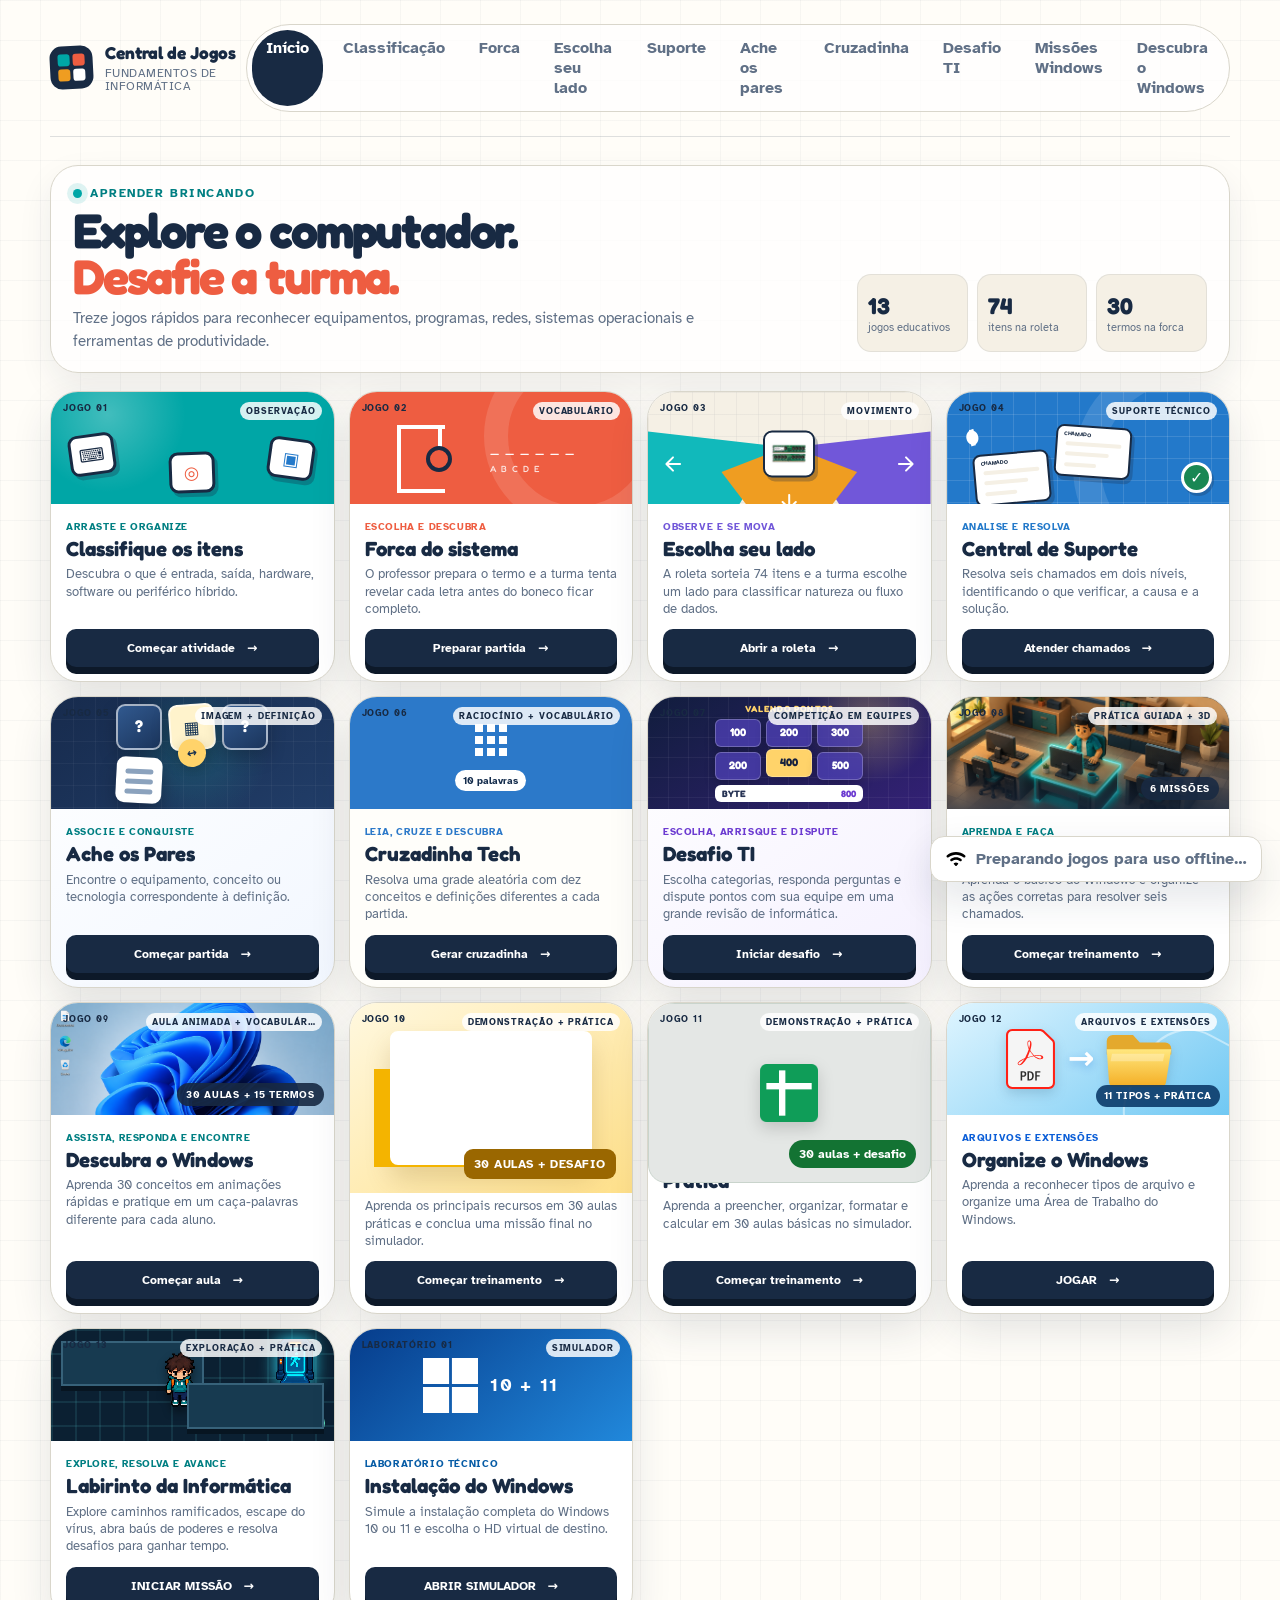
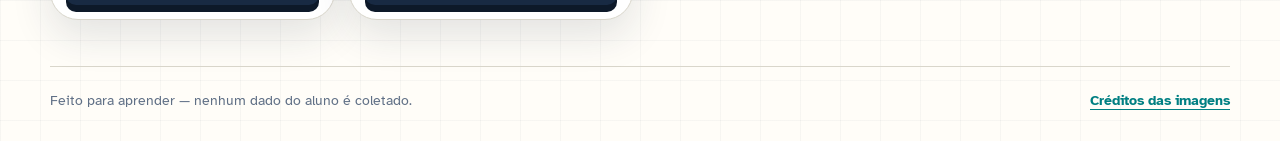
==== commit 6d3b064c: "feat: adiciona laboratório de instalação do Windows" ====
--- a/index.html
+++ b/index.html
@@ -19,6 +19,7 @@
     <link rel="stylesheet" href="./google-sheets-course.css?v=1.0.6">
     <link rel="stylesheet" href="./windows-file-organizer-game.css?v=1.1.0">
     <link rel="stylesheet" href="./maze-game.css?v=1.1.0">
+    <link rel="stylesheet" href="./windows-installer.css?v=1.0.0">
   </head>
   <body>
     <a class="skip-link" href="#main-content">Pular para o conteúdo</a>
@@ -60,7 +61,7 @@
           </div>
         </div>
 
-        <div class="game-selection" aria-label="Escolha um jogo">
+        <div class="game-selection" aria-label="Escolha um jogo ou laboratório">
           <article class="game-card classification-card">
             <div class="card-topline"><span>Jogo 01</span><span class="difficulty">Observação</span></div>
             <div class="classification-preview" aria-hidden="true">
@@ -257,6 +258,19 @@
               <h2>Labirinto da Informática</h2>
               <p>Explore caminhos ramificados, escape do vírus, abra baús de poderes e resolva desafios para ganhar tempo.</p>
               <a class="primary-button" href="#/labirinto-da-informatica">INICIAR MISSÃO <span aria-hidden="true">→</span></a>
+            </div>
+          </article>
+          <article class="game-card windows-installer-home-card">
+            <div class="card-topline"><span>Laboratório 01</span><span class="difficulty">Simulador</span></div>
+            <div class="windows-installer-home-preview" aria-hidden="true">
+              <img src="./assets/items/windows.svg" alt="">
+              <span>10 + 11</span>
+            </div>
+            <div class="game-card-copy">
+              <p class="card-kicker">Laboratório técnico</p>
+              <h2>Instalação do Windows</h2>
+              <p>Simule a instalação completa do Windows 10 ou 11 e escolha o HD virtual de destino.</p>
+              <a class="primary-button" href="#/instalacao-windows">ABRIR SIMULADOR <span aria-hidden="true">→</span></a>
             </div>
           </article>
         </div>
@@ -356,6 +370,10 @@
       <section id="maze-game-screen" class="screen" data-screen="maze-game" hidden>
         <div id="maze-game-app"></div>
       </section>
+
+      <section id="windows-installer-screen" class="screen windows-installer-screen" data-screen="windows-installer" hidden>
+        <div id="windows-installer-app"></div>
+      </section>
     </main>
 
     <footer class="site-footer">
--- a/styles.css
+++ b/styles.css
@@ -286,6 +286,10 @@
 .windows-mission-home-card .card-kicker { color: var(--teal-dark); }
 .windows-discovery-home-card .card-kicker { color: var(--teal-dark); }
 .windows-file-organizer-home-card .card-kicker { color: #0b5ed7; }
+.windows-installer-home-card .card-kicker { color: #075ca6; }
+.windows-installer-home-preview { display: flex; align-items: center; justify-content: center; gap: 12px; min-height: 112px; color: #fff; background: linear-gradient(140deg,#063c8b,#2188db); }
+.windows-installer-home-preview img { width: 55px; height: 55px; filter: brightness(0) invert(1); }
+.windows-installer-home-preview span { font: 700 1.15rem "Atkinson Hyperlegible",sans-serif; letter-spacing: .07em; }
 .game-card h2 { margin: 0 0 7px; font-family: "Fredoka", sans-serif; font-size: 1.28rem; line-height: 1.04; }
 .game-card-copy > p:not(.card-kicker) { display: -webkit-box; margin: 0 0 11px; overflow: hidden; color: var(--muted); font-size: .81rem; line-height: 1.34; -webkit-box-orient: vertical; -webkit-line-clamp: 3; }
 .game-card-copy .primary-button { width: 100%; min-height: 38px; margin-top: auto; padding: 8px 12px; border-radius: 10px; font-size: .78rem; }
--- a/windows-installer.css
+++ b/windows-installer.css
@@ -0,0 +1,205 @@
+.windows-installer-screen { min-height: calc(100vh - 150px); }
+#windows-installer-app { min-height: inherit; }
+
+.wi-chooser { max-width: 930px; margin: 0 auto; padding: 48px 22px 90px; text-align: center; }
+.wi-home-link { display: inline-block; margin-bottom: 35px; color: #315277; font-weight: 700; text-decoration: none; }
+.wi-chooser-kicker { display: block; color: #236ead; font-size: .8rem; font-weight: 800; letter-spacing: .15em; text-transform: uppercase; }
+.wi-chooser h1 { margin: 15px 0 9px; font: 700 clamp(2.2rem,4.2vw,4rem)/1.04 "Atkinson Hyperlegible",sans-serif; letter-spacing: -.045em; }
+.wi-chooser > p { color: #587087; font-size: 1.05rem; }
+.wi-os-options { display: grid; grid-template-columns: repeat(2,minmax(0,1fr)); gap: 25px; margin-top: 46px; }
+.wi-os-card { display: flex; flex-direction: column; align-items: flex-start; min-height: 310px; padding: 34px; text-align: left; color: #172b45; background: #fff; border: 1px solid #c6d3e1; border-radius: 20px; box-shadow: 0 20px 48px rgba(31,67,105,.12); cursor: pointer; transition: transform .2s,box-shadow .2s; }
+.wi-os-card:hover { transform: translateY(-4px); box-shadow: 0 25px 55px rgba(31,67,105,.2); }
+.wi-os-card .wi-brand-mark { width: 52px; height: 52px; margin-bottom: 27px; object-fit: contain; }
+.wi-os-card span { font-size: 1.6rem; font-weight: 700; }
+.wi-os-card small { margin-top: 6px; color: #65778a; font-size: .9rem; }
+.wi-os-card strong { width: 100%; margin-top: auto; padding-top: 23px; color: #0067b8; border-top: 1px solid #e5ebf1; font-size: .98rem; }
+.wi-disclaimer { margin-top: 25px; font-size: .82rem !important; }
+
+body.windows-installer-immersive { overflow: hidden; background: #081c37; }
+body.windows-installer-immersive :is(.site-header,.site-footer,.ambient,.site-offline-status,.skip-link) { display: none !important; }
+body.windows-installer-immersive main { width: 100%; max-width: none; margin: 0; }
+body.windows-installer-immersive #windows-installer-screen { position: fixed; inset: 0; z-index: 500; min-height: 0; }
+body.windows-installer-immersive #windows-installer-app { width: 100%; height: 100%; }
+#windows-installer-app:fullscreen { width: 100vw; height: 100vh; }
+.wi-shell { display: flex; flex-direction: column; width: 100%; height: 100%; color: #1d2431; background: #151e2c; font-family: "Segoe UI",Arial,sans-serif; font-size: 15px; line-height: 1.4; }
+.wi-shell * { box-sizing: border-box; }
+.wi-shell button,.wi-shell input,.wi-shell select { font: inherit; }
+.wi-shell :focus-visible { outline: 3px solid #ffce56; outline-offset: 2px; }
+.wi-toolbar { display: flex; justify-content: space-between; align-items: center; gap: 15px; flex: 0 0 45px; padding: 4px 14px; color: #dce8f5; background: #101824; font-size: .82rem; }
+.wi-toolbar > span { display: flex; align-items: center; gap: 9px; }
+.wi-toolbar .wi-brand-mark { width: 20px; height: 20px; }
+.wi-toolbar > div { display: flex; gap: 10px; }
+.wi-toolbar button { padding: 5px 9px; color: #dce8f5; background: transparent; border: 1px solid #687b91; border-radius: 4px; cursor: pointer; }
+.wi-toolbar button:hover { background: #2d4055; }
+.wi-workspace { display: grid; grid-template-columns: minmax(0,4fr) minmax(245px,1fr); flex: 1; min-height: 0; }
+.wi-stage { position: relative; min-width: 0; min-height: 0; overflow: hidden; background: #073481; }
+.wi-guide { display: flex; flex-direction: column; min-width: 0; padding: clamp(16px,2.4vw,31px); color: #dfe9f5; background: #1c2836; border-left: 1px solid rgba(255,255,255,.12); }
+.wi-guide-kicker { color: #93b8db; font-size: .72rem; font-weight: 700; letter-spacing: .12em; }
+.wi-guide > small { margin-top: 28px; color: #a4b7cb; }
+.wi-guide h2 { margin: 6px 0 9px; color: #fff; font-size: clamp(1.14rem,1.55vw,1.5rem); line-height: 1.2; }
+.wi-guide p { margin: 0; color: #cfdeed; font-size: .91rem; line-height: 1.55; }
+.wi-guide-next { display: grid; gap: 7px; margin-top: 25px; padding: 16px; background: #263849; border-left: 3px solid #51a5ef; border-radius: 4px; font-size: .85rem; }
+.wi-guide-next b { color: #d5ebff; }
+.wi-guide-next span { color: #d4e0ed; }
+.wi-guide-actions { display: grid; gap: 8px; margin-top: 18px; }
+.wi-guide-actions button { padding: 8px 10px; color: #e3f0fc; background: #2b445e; border: 1px solid #7593af; border-radius: 4px; cursor: pointer; }
+.wi-guide-actions button:hover { background: #365875; }
+.wi-guide .wi-simulated-note { margin-top: auto; padding-top: 20px; color: #93a8bc; font-size: .74rem; }
+
+.wi-setup-backdrop,.wi-oobe-backdrop,.wi-boot,.wi-prepare { position: absolute; inset: 0; display: flex; align-items: center; justify-content: center; overflow: auto; }
+.wi-setup-backdrop { padding: 30px 24px 60px; background: linear-gradient(130deg,#02144d,#07398f 55%,#142ea1); }
+.wi-windows11 .wi-setup-backdrop { background: radial-gradient(circle at 25% 15%,#3756b1,transparent 35%),linear-gradient(155deg,#0c153b,#243084 58%,#201e57); }
+.wi-setup-window { display: flex; flex-direction: column; width: min(680px,100%); min-height: 440px; max-height: 100%; color: #161616; background: #f4f4f4; border: 1px solid #686868; box-shadow: 0 17px 46px rgba(0,0,0,.32); }
+.wi-windows11 .wi-setup-window { color: #1f2132; background: #fcfcff; border: 1px solid #dce0eb; border-radius: 12px; box-shadow: 0 30px 68px rgba(0,0,0,.32); }
+.wi-setup-head { display: flex; align-items: center; gap: 11px; min-height: 47px; padding: 9px 18px; color: #202020; background: #fff; border-bottom: 1px solid #d5d5d5; font-size: .9rem; }
+.wi-windows11 .wi-setup-head { border-radius: 12px 12px 0 0; }
+.wi-setup-head .wi-brand-mark { width: 23px; height: 23px; }
+.wi-setup-body { flex: 1; min-height: 0; overflow: auto; padding: 28px 34px 10px; }
+.wi-setup-body h1 { margin: 0 0 21px; font-size: 1.28rem; font-weight: 400; line-height: 1.25; }
+.wi-windows11 .wi-setup-body h1 { font-size: 1.5rem; font-weight: 600; }
+.wi-setup-body h2 { font-size: 1rem; font-weight: 600; }
+.wi-setup-body > p { margin: 0 0 18px; font-size: .9rem; }
+.wi-setup-actions { display: flex; justify-content: flex-end; align-items: center; flex-wrap: wrap; gap: 10px; min-height: 66px; padding: 11px 34px; border-top: 1px solid #d8d8d8; }
+.wi-primary,.wi-secondary,.wi-text-button { min-height: 33px; padding: 6px 21px; border: 1px solid transparent; border-radius: 1px; cursor: pointer; }
+.wi-primary { color: #fff; background: #0067b8; border-color: #00518e; }
+.wi-primary:hover { background: #005da6; }
+.wi-primary:disabled { color: #7e8792; background: #dee4e9; border-color: #c3cbd4; cursor: not-allowed; }
+.wi-secondary { color: #1a1a1a; background: #e5e5e5; border-color: #a5a5a5; }
+.wi-text-button { color: #0067b8; background: transparent; }
+.wi-windows11 :is(.wi-primary,.wi-secondary,.wi-text-button) { border-radius: 5px; }
+.wi-setup-bottom { position: absolute; bottom: 14px; left: 22px; right: 22px; display: flex; justify-content: space-between; gap: 10px; color: #d6e5ff; font-size: .68rem; }
+.wi-feedback { min-height: 1.1em; margin: 8px 0 0 !important; color: #ad2626; font-size: .82rem !important; }
+.wi-field,.wi-language-fields label { display: grid; gap: 6px; margin: 14px 0; font-size: .85rem; }
+.wi-field input,.wi-field select,.wi-language-fields select { width: min(100%,440px); min-height: 36px; padding: 5px 9px; color: #191919; background: #fff; border: 1px solid #8a8a8a; border-radius: 1px; }
+.wi-windows11 :is(.wi-field input,.wi-field select,.wi-language-fields select) { border-color: #9aa8bd; border-radius: 5px; }
+.wi-install-now { display: flex; flex-direction: column; align-items: center; justify-content: center; min-height: 260px; gap: 23px; }
+.wi-install-now .wi-brand-mark { width: 98px; height: 98px; }
+.wi-install-now > p { color: #0874c9; font-size: .82rem; }
+.wi-editions { padding: 0; border: 1px solid #aaa; }
+.wi-editions legend { padding: 0 5px; font-size: .8rem; }
+.wi-editions label { display: flex; align-items: center; gap: 9px; min-height: 44px; padding: 7px 12px; cursor: pointer; }
+.wi-editions label + label { border-top: 1px solid #d4d4d4; }
+.wi-editions label:has(input:checked) { background: #dceeff; }
+.wi-license-text { height: 184px; overflow: auto; padding: 12px 16px; background: #fff; border: 1px solid #929292; font-size: .8rem; }
+.wi-license-text h2 { margin-top: 0; }
+.wi-check { display: flex; align-items: center; gap: 8px; margin-top: 16px; font-size: .9rem; cursor: pointer; }
+.wi-type-options { display: grid; gap: 11px; }
+.wi-type-options button { display: grid; gap: 5px; padding: 15px; text-align: left; color: #111; background: #fff; border: 1px solid #9a9a9a; cursor: pointer; }
+.wi-type-options button:hover,.wi-type-options button:focus-visible { border-color: #0078d4; background: #eaf5ff; }
+.wi-type-options span { color: #555; font-size: .8rem; }
+.wi-disk-table { margin-top: 7px; border: 1px solid #9da6ad; background: #fff; }
+.wi-disk-heading,.wi-disk-row { display: grid; grid-template-columns: minmax(0,2.3fr) repeat(3,minmax(75px,.9fr)); align-items: center; gap: 5px; min-height: 44px; padding: 5px 9px; font-size: .78rem; }
+.wi-disk-heading { min-height: 32px; color: #333; background: #e6e7e8; border-bottom: 1px solid #9da6ad; font-weight: 600; }
+.wi-disk-row { cursor: pointer; }
+.wi-disk-row + .wi-disk-row { border-top: 1px solid #dedede; }
+.wi-disk-row:hover { background: #eef6ff; }
+.wi-disk-row.is-selected { background: #cfe8ff; outline: 1px solid #0067b8; outline-offset: -1px; }
+.wi-disk-row > span:first-child { display: flex; align-items: center; min-width: 0; gap: 5px; font-weight: 600; }
+.wi-disk-row img { flex: 0 0 18px; width: 18px; height: 18px; }
+.wi-disk-hint { margin-top: 15px !important; color: #415a73; font-size: .8rem !important; }
+.wi-progress-list { display: grid; gap: 11px; margin: 15px 0 22px; color: #646464; font-size: .95rem; }
+.wi-progress-list .done { color: #1b7054; }
+.wi-progress-list .current { color: #141414; font-weight: 600; }
+.wi-progress-track { height: 8px; overflow: hidden; background: #d5dce4; }
+.wi-progress-track span { display: block; height: 100%; background: #0078d4; transition: width .6s linear; }
+
+.wi-boot { background: #010101; color: #fff; text-align: center; }
+.wi-boot-content { display: flex; flex-direction: column; align-items: center; gap: 26px; }
+.wi-boot .wi-brand-mark { width: 90px; height: 90px; filter: brightness(0) invert(1); }
+.wi-spinner { width: 29px; height: 29px; border: 3px solid rgba(255,255,255,.35); border-top-color: #fff; border-radius: 50%; animation: wi-spin 1s linear infinite; }
+.wi-spinner-blue { margin: 25px auto; border-color: #c7dafa; border-top-color: #0067b8; }
+@keyframes wi-spin { to { transform: rotate(360deg); } }
+.wi-boot p,.wi-boot small { margin: 0; color: #e0e0e0; font-size: .82rem; }
+.wi-oobe-backdrop { padding: 20px; background: linear-gradient(140deg,#0856b5,#0078d7 68%,#1993e1); }
+.wi-windows11 .wi-oobe-backdrop { background: radial-gradient(circle at 24% 20%,#c6e7ff,transparent 42%),radial-gradient(circle at 85% 80%,#d4ccff,transparent 48%),#e7f0fc; }
+.wi-oobe-card { display: flex; flex-direction: column; width: min(540px,100%); min-height: 460px; max-height: 100%; overflow: auto; padding: 28px 38px; color: #fff; }
+.wi-windows11 .wi-oobe-card { color: #1d2941; background: rgba(255,255,255,.95); border: 1px solid #e3e7f3; border-radius: 14px; box-shadow: 0 23px 65px rgba(55,74,124,.18); }
+.wi-oobe-logo { display: flex; align-items: center; gap: 11px; font-size: .86rem; font-weight: 600; }
+.wi-oobe-logo .wi-brand-mark { width: 24px; height: 24px; filter: brightness(0) invert(1); }
+.wi-windows11 .wi-oobe-logo .wi-brand-mark { filter: none; }
+.wi-oobe-content { flex: 1; }
+.wi-oobe-content h1 { margin: 36px 0 15px; font-size: clamp(1.65rem,2.3vw,2.15rem); font-weight: 400; line-height: 1.19; }
+.wi-windows11 .wi-oobe-content h1 { font-weight: 600; }
+.wi-oobe-content p { font-size: .92rem; }
+.wi-oobe-illustration { display: grid; place-items: center; width: 70px; height: 70px; margin: 12px 0; background: rgba(255,255,255,.17); border-radius: 50%; }
+.wi-windows11 .wi-oobe-illustration { background: #e6f1ff; }
+.wi-oobe-illustration img { width: 34px; height: 34px; }
+.wi-oobe-actions { display: flex; justify-content: flex-end; gap: 12px; margin-top: 15px; }
+.wi-oobe-card .wi-field input,.wi-oobe-card .wi-field select { width: 100%; }
+.wi-networks { display: grid; gap: 5px; max-height: 180px; overflow: auto; }
+.wi-networks label { display: flex; align-items: center; gap: 9px; padding: 7px 10px; color: #222; background: #fff; border: 1px solid #bfd0e2; border-radius: 5px; cursor: pointer; }
+.wi-networks label:has(input:checked) { background: #cee7ff; border-color: #0067b8; }
+.wi-networks img { width: 20px; height: 20px; }
+.wi-purpose { display: grid; gap: 10px; margin-top: 22px; }
+.wi-purpose label { padding: 15px; color: #202c3a; background: #fff; border: 1px solid #aec4d9; border-radius: 6px; cursor: pointer; }
+.wi-purpose label:has(input:checked) { border-color: #0067b8; background: #e5f2ff; }
+.wi-privacy { display: grid; gap: 7px; }
+.wi-privacy label { display: flex; justify-content: space-between; align-items: center; gap: 20px; padding: 10px 0; border-bottom: 1px solid rgba(128,160,193,.35); cursor: pointer; }
+.wi-privacy label span { display: grid; gap: 4px; }
+.wi-privacy label small { font-size: .75rem; }
+.wi-privacy input { width: 18px; height: 18px; }
+.wi-security-questions { max-height: 230px; overflow: auto; }
+.wi-prepare { flex-direction: column; gap: 18px; padding: 20px; color: #fff; background: #0078d7; text-align: center; }
+.wi-windows11 .wi-prepare { color: #243253; background: #e8f1fc; }
+.wi-prepare h1 { margin: 5px 0 0; font-weight: 400; font-size: 1.8rem; }
+.wi-prepare p { margin: 0; }
+.wi-windows11 .wi-prepare .wi-spinner { border-color: #aac3e5; border-top-color: #0067b8; }
+
+.wi-desktop { position: absolute; inset: 0; overflow: hidden; color: #fff; }
+.wi-desktop-10 { background: #06233e url("./assets/windows-installer/wallpapers/windows-10-hero.png") center / cover no-repeat; }
+.wi-desktop-11 { background: #a5b9d3 url("./assets/windows-installer/wallpapers/windows-11-bloom-official.jpg") center / cover no-repeat; }
+.wi-desktop-icons { position: relative; z-index: 1; display: grid; justify-items: center; align-content: start; gap: 8px; width: 114px; padding: 19px 8px; }
+.wi-desktop-icons button { display: grid; justify-items: center; gap: 4px; width: 95px; padding: 5px; color: #fff; background: transparent; border: 1px solid transparent; text-shadow: 0 1px 3px #123; cursor: pointer; }
+.wi-desktop-icons button:hover { background: rgba(255,255,255,.2); border-color: rgba(255,255,255,.35); }
+.wi-desktop-icons img { width: 45px; height: 45px; object-fit: contain; }
+.wi-desktop-icons span { font-size: .72rem; line-height: 1.15; }
+.wi-desktop-watermark { position: absolute; right: 25px; bottom: 70px; color: rgba(255,255,255,.75); text-shadow: 0 1px 2px #123; font-size: .84rem; }
+.wi-desktop-notice { position: absolute; z-index: 2; bottom: 60px; left: 50%; max-width: 420px; min-height: 0; margin: 0 !important; padding: 0; color: #fff; background: rgba(16,35,58,.75); border-radius: 5px; font-size: .78rem !important; text-align: center; transform: translateX(-50%); }
+.wi-desktop-notice:empty { display: none; }
+.wi-desktop-notice:not(:empty) { padding: 8px 12px; }
+.wi-taskbar { position: absolute; z-index: 3; right: 0; bottom: 0; left: 0; display: flex; align-items: center; justify-content: space-between; height: 48px; padding: 0 15px; background: rgba(10,30,56,.89); backdrop-filter: blur(18px); }
+.wi-desktop-11 .wi-taskbar { justify-content: center; color: #26354b; background: rgba(244,249,255,.88); }
+.wi-taskbar-main { display: flex; align-items: center; gap: 4px; }
+.wi-taskbar button { display: grid; place-items: center; width: 42px; height: 40px; padding: 6px; background: transparent; border: 0; cursor: pointer; }
+.wi-taskbar button:hover { background: rgba(255,255,255,.2); }
+.wi-taskbar img { width: 24px; height: 24px; object-fit: contain; }
+.wi-tray { position: absolute; right: 17px; font-size: .83rem; }
+.wi-start-menu { position: absolute; z-index: 2; bottom: 51px; left: 10px; width: min(330px,calc(100% - 20px)); min-height: 220px; padding: 24px; color: #1b2a3e; background: rgba(245,249,255,.97); box-shadow: 0 0 20px rgba(0,0,0,.28); }
+.wi-desktop-11 .wi-start-menu { left: 50%; border-radius: 9px; transform: translateX(-50%); }
+.wi-start-menu strong { font-size: 1.15rem; }
+.wi-start-menu small { color: #526c86; }
+
+@media (max-width: 900px) {
+  body.windows-installer-immersive { overflow: auto; }
+  body.windows-installer-immersive #windows-installer-screen { overflow: auto; }
+  .wi-shell { min-height: 100%; height: auto; }
+  .wi-workspace { display: flex; flex-direction: column; }
+  .wi-stage { flex: none; height: min(74vh,700px); min-height: 520px; }
+  .wi-guide { flex: none; min-height: 150px; padding: 15px 20px; }
+  .wi-guide > small { margin-top: 8px; }
+  .wi-guide h2 { margin: 3px 0; }
+  .wi-guide-next { margin-top: 9px; padding: 9px; }
+  .wi-guide .wi-simulated-note { display: none; }
+}
+@media (max-width: 620px) {
+  .wi-os-options { grid-template-columns: 1fr; }
+  .wi-os-card { min-height: 240px; }
+  .wi-toolbar { padding: 4px 7px; }
+  .wi-toolbar b { display: none; }
+  .wi-toolbar button { padding: 5px 6px; font-size: .7rem; }
+  .wi-stage { min-height: 510px; }
+  .wi-setup-backdrop { padding: 13px 8px 34px; }
+  .wi-setup-window { min-height: 0; max-height: 100%; }
+  .wi-setup-body { padding: 19px 16px 8px; }
+  .wi-setup-actions { padding: 9px 13px; }
+  .wi-setup-bottom { display: none; }
+  .wi-disk-heading { display: none; }
+  .wi-disk-row { grid-template-columns: 1fr 1fr; gap: 8px; }
+  .wi-disk-row > span:first-child { grid-column: 1 / -1; }
+  .wi-oobe-card { padding: 20px; }
+  .wi-oobe-content h1 { margin-top: 23px; }
+}
+@media (prefers-reduced-motion: reduce) {
+  .wi-spinner { animation-duration: 2.5s; }
+  .wi-os-card { transition: none; }
+}
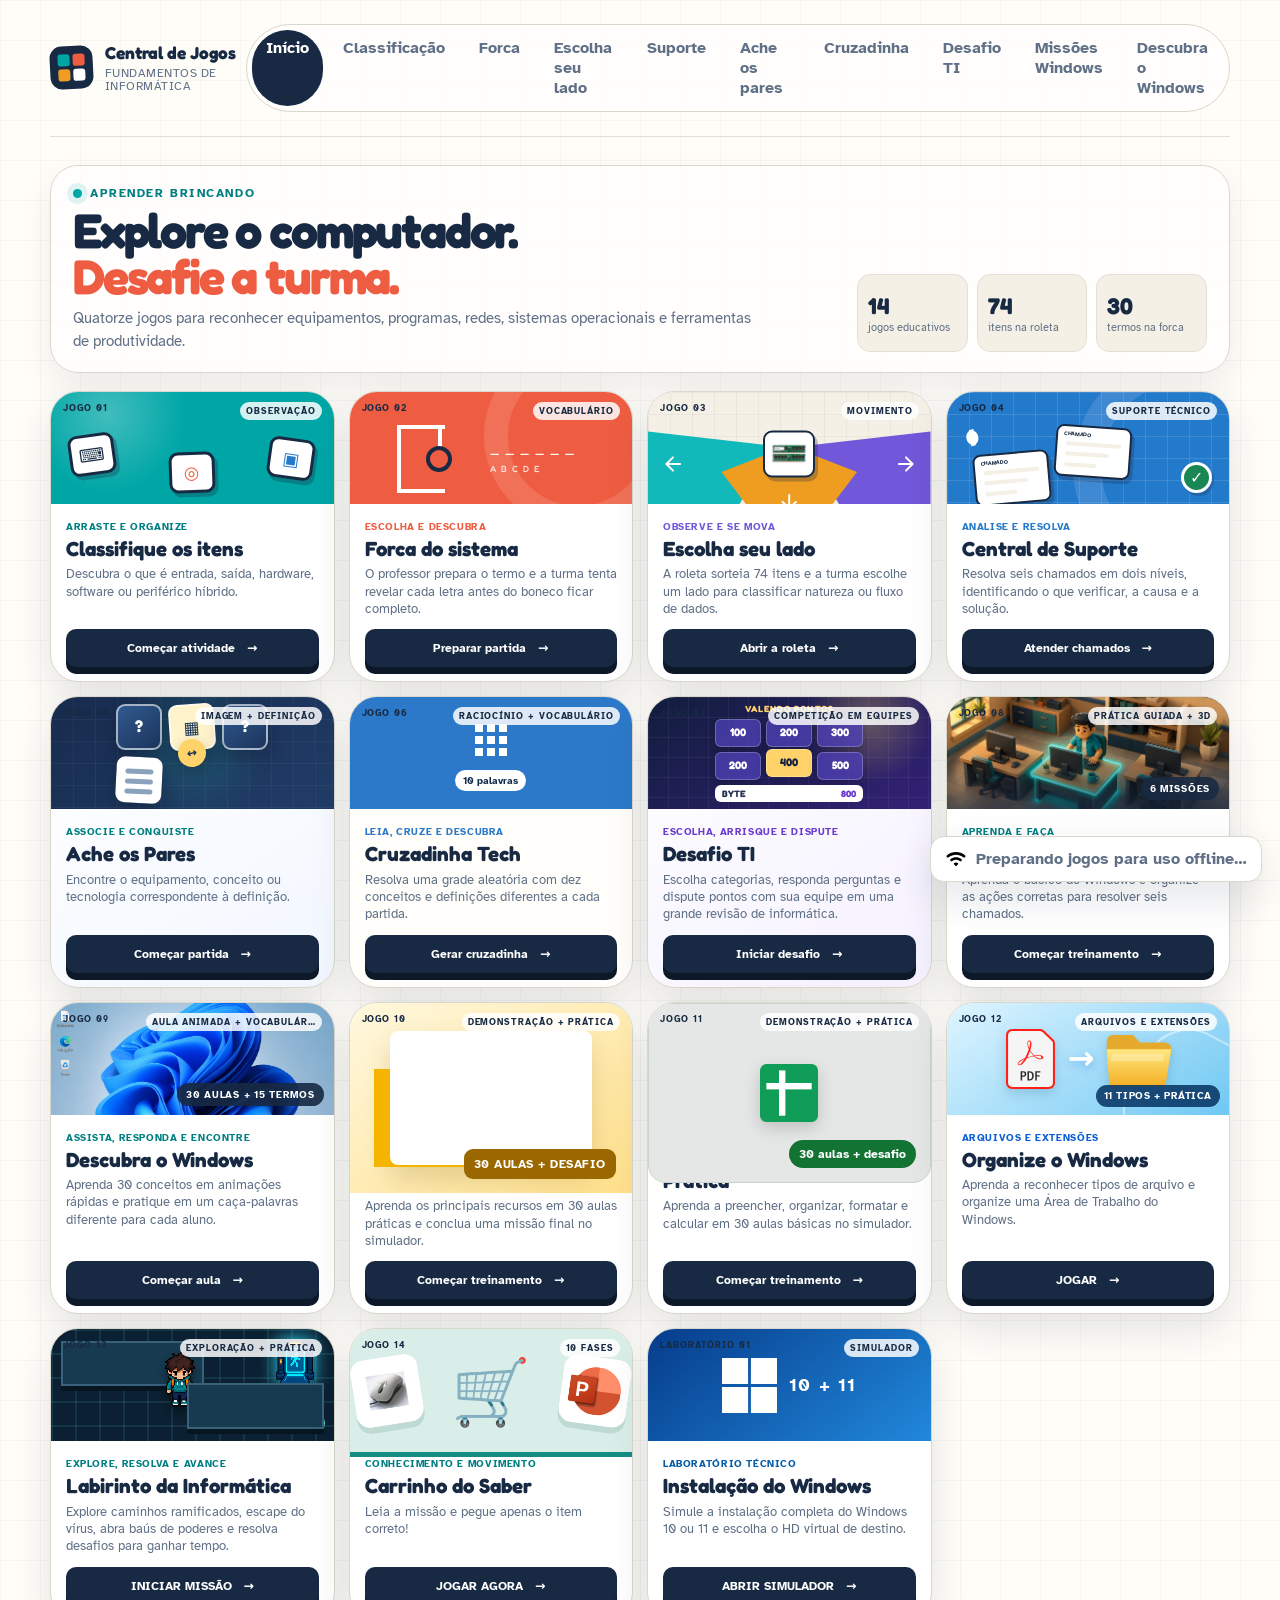
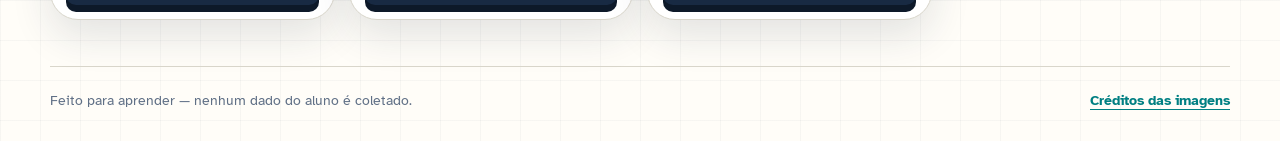
==== commit 6b9154fd: "feat: adiciona jogo Carrinho do Saber" ====
--- a/index.html
+++ b/index.html
@@ -19,6 +19,7 @@
     <link rel="stylesheet" href="./google-sheets-course.css?v=1.0.6">
     <link rel="stylesheet" href="./windows-file-organizer-game.css?v=1.1.0">
     <link rel="stylesheet" href="./maze-game.css?v=1.1.0">
+    <link rel="stylesheet" href="./carrinho-saber.css?v=1.0.0">
     <link rel="stylesheet" href="./windows-installer.css?v=1.0.0">
   </head>
   <body>
@@ -53,9 +54,9 @@
         <div class="hero-copy">
           <span class="eyebrow"><span class="live-dot"></span> Aprender brincando</span>
           <h1>Explore o computador.<br><em>Desafie a turma.</em></h1>
-          <p>Treze jogos rápidos para reconhecer equipamentos, programas, redes, sistemas operacionais e ferramentas de produtividade.</p>
+          <p>Quatorze jogos para reconhecer equipamentos, programas, redes, sistemas operacionais e ferramentas de produtividade.</p>
           <div class="hero-stats" aria-label="Conteúdo disponível">
-            <div><strong>13</strong><span>jogos educativos</span></div>
+            <div><strong>14</strong><span>jogos educativos</span></div>
             <div><strong>74</strong><span>itens na roleta</span></div>
             <div><strong>30</strong><span>termos na forca</span></div>
           </div>
@@ -258,6 +259,16 @@
               <h2>Labirinto da Informática</h2>
               <p>Explore caminhos ramificados, escape do vírus, abra baús de poderes e resolva desafios para ganhar tempo.</p>
               <a class="primary-button" href="#/labirinto-da-informatica">INICIAR MISSÃO <span aria-hidden="true">→</span></a>
+            </div>
+          </article>
+          <article class="game-card carrinho-home-card">
+            <div class="card-topline"><span>Jogo 14</span><span class="difficulty">10 fases</span></div>
+            <div class="cs-home-preview" aria-hidden="true"><img src="./assets/items/mouse.jpg" alt=""><b>🛒</b><img src="./assets/windows-file-organizer/icons/powerpoint.svg" alt=""></div>
+            <div class="game-card-copy">
+              <p class="card-kicker">Conhecimento e movimento</p>
+              <h2>Carrinho do Saber</h2>
+              <p>Leia a missão e pegue apenas o item correto!</p>
+              <a class="primary-button" href="#/carrinho-do-saber">JOGAR AGORA <span aria-hidden="true">→</span></a>
             </div>
           </article>
           <article class="game-card windows-installer-home-card">
@@ -367,6 +378,9 @@
         <div id="windows-file-organizer-app"></div>
       </section>
 
+      <section id="carrinho-saber-screen" class="screen" data-screen="carrinho-saber" hidden>
+        <div id="carrinho-saber-app"></div>
+      </section>
       <section id="maze-game-screen" class="screen" data-screen="maze-game" hidden>
         <div id="maze-game-app"></div>
       </section>
@@ -396,6 +410,6 @@
     </div>
     <script src="./js/credits-data.js?v=1.0.5"></script>
     <script src="./js/data.js?v=1.0.5"></script>
-    <script type="module" src="./js/app.js?v=3.3.0"></script>
+    <script type="module" src="./js/app.js?v=3.4.0"></script>
   </body>
 </html>
--- a/carrinho-saber.css
+++ b/carrinho-saber.css
@@ -0,0 +1,114 @@
+.carrinho-home-card { --card-accent:#118c81; }
+.cs-home-preview { height:128px; position:relative; overflow:hidden; background:#d9eee8; display:flex; align-items:center; justify-content:center; gap:30px; border-bottom:5px solid #168d83; }
+.cs-home-preview img { width:68px; height:68px; object-fit:contain; background:white; border-radius:14px; padding:8px; transform:rotate(-9deg); box-shadow:0 6px 0 #bedad3; }
+.cs-home-preview img:last-child { transform:rotate(8deg); }
+.cs-home-preview b { font:600 64px "Fredoka",sans-serif; color:#137e74; }
+body.carrinho-game-active { overflow:hidden; background:#f4f4e9; }
+body.carrinho-game-active > :is(.site-header,.site-footer,.ambient,.skip-link,.site-offline-status) { display:none!important; }
+body.carrinho-game-active > main { width:100%; max-width:none; margin:0; padding:0; }
+.cs-shell { --cs-ink:#173e3e; --cs-teal:#087f73; height:100vh; height:100dvh; display:grid; grid-template-rows:62px auto minmax(280px,1fr) 62px; color:var(--cs-ink); background:#f7f7ee; font-family:"Atkinson Hyperlegible",sans-serif; overflow:hidden; user-select:none; -webkit-user-select:none; }
+.cs-shell * { box-sizing:border-box; }
+.cs-shell [hidden] { display:none!important; }
+.cs-shell :is(button,a):focus-visible,.cs-stage:focus-visible { outline:3px solid #e97928; outline-offset:3px; }
+.cs-shell button { font-family:inherit; cursor:pointer; }
+.cs-toolbar { display:flex; align-items:center; justify-content:space-between; gap:12px; padding:8px 24px; background:#fffef8; border-bottom:1px solid #d6e3dc; z-index:3; }
+.cs-toolbar > strong { font:600 22px "Fredoka",sans-serif; }
+.cs-back { color:#365c57; text-decoration:none; font-weight:700; }
+.cs-tools { display:flex; gap:8px; }
+.cs-tools button { border:1px solid #b7cec4; border-radius:10px; background:transparent; color:#2b554d; padding:9px 12px; font-size:14px; min-height:40px; }
+.cs-tools button:hover { background:#e4f1e8; }
+.cs-tools button:disabled { opacity:.45; cursor:default; }
+.cs-mission { display:flex; justify-content:space-between; align-items:center; gap:32px; padding:18px max(24px,calc((100vw - 1500px)/2)); background:#f9f8ef; z-index:2; box-shadow:0 6px 20px #22483d09; }
+.cs-eyebrow { display:block; color:#187b6c; font-size:12px; font-weight:700; letter-spacing:.13em; }
+.cs-mission h1 { max-width:1040px; margin:6px 0 0; font:500 clamp(21px,2vw,30px)/1.2 "Fredoka",sans-serif; }
+.cs-progress { flex-shrink:0; text-align:right; font-size:13px; color:#45675e; }
+.cs-dots { display:flex; gap:5px; margin-top:9px; }
+.cs-dots i { width:10px; height:10px; border-radius:50%; background:#d4e2d8; }
+.cs-dots i.is-done { background:#168677; }
+.cs-dots i.is-current { outline:2px solid #d47a33; outline-offset:2px; }
+.cs-stage { position:relative; min-height:0; overflow:hidden; isolation:isolate; background:#deeee6; outline:none; touch-action:none; }
+.cs-scenery,.cs-objects,.cs-actor,.cs-particles { pointer-events:none; }
+.cs-scenery { position:absolute; inset:0; background:linear-gradient(90deg,#d4e6dd88 1px,transparent 1px) 0 0/100px 100%,linear-gradient(#e0eee5,#eef2e6 75%); }
+.cs-shop-sign { position:absolute; left:50%; top:9%; transform:translateX(-50%); padding:12px 28px; border:3px solid #aacbbd; border-radius:8px; color:#8bb4a3; font:500 clamp(24px,3vw,46px) "Fredoka",sans-serif; letter-spacing:.04em; opacity:.7; white-space:nowrap; }
+.cs-shop-sign b { color:#69a794; font-weight:500; }
+.cs-shop-sign small { display:block; text-align:center; letter-spacing:.14em; font:11px "Atkinson Hyperlegible",sans-serif; margin-top:3px; }
+.cs-shelf { position:absolute; width:31%; height:31%; top:29%; border:8px solid #bad1c3; border-top:0; border-radius:4px; display:flex; align-items:flex-end; justify-content:space-around; opacity:.4; background:linear-gradient(transparent 92%,#a7c0b1 92%); box-shadow:0 9px 0 #c9dccb; }
+.cs-shelf-left { left:5%; } .cs-shelf-right { right:5%; }
+.cs-prop { width:32%; aspect-ratio:1; background:url('./assets/maze-game/lab-props.png') 0 0/400% 400%; image-rendering:pixelated; }
+.cs-prop-computer { background-position:66.666% 0; } .cs-prop-laptop { background-position:100% 0; } .cs-prop-printer { background-position:0 66.666%; } .cs-prop-books { background-position:66.666% 66.666%; } .cs-prop-box { background-position:100% 66.666%; }
+.cs-floor { position:absolute; left:0; right:0; top:calc(var(--catch-y) + 48px); bottom:0; border-top:6px solid #c2d8c5; background:repeating-linear-gradient(90deg,transparent 0 149px,#b2cbbb55 150px 151px),#d1e0c8; }
+.cs-floor-line { position:absolute; left:3%; right:3%; top:calc(var(--catch-y) + 72px); border-top:2px dashed #8dad9955; }
+.cs-objects { position:absolute; inset:0; z-index:2; }
+.cs-item { position:absolute; top:0; left:0; width:var(--item-width); height:var(--item-height); display:flex; flex-direction:column; align-items:center; justify-content:space-between; padding:8px 6px 6px; background:#fffefb; border:2px solid #b5cec0; border-radius:16px; box-shadow:0 5px 0 #adc8b580,0 10px 15px #45635612; will-change:transform; }
+.cs-item img { width:100%; height:calc(var(--item-width) - 20px); object-fit:contain; mix-blend-mode:multiply; pointer-events:none; }
+.cs-item span { width:100%; min-height:28px; display:flex; align-items:center; justify-content:center; text-align:center; font-size:clamp(12px,1.05vw,16px); font-weight:700; line-height:1.05; }
+.cs-item.is-frozen { opacity:.3; }
+.cs-item.is-caught { opacity:0; transition:opacity .18s; }
+.cs-actor { position:absolute; left:0; top:0; z-index:4; width:0; height:0; --direction:1; }
+.cs-person { position:absolute; bottom:-77px; right:calc(var(--basket-width)/2 - 19px); width:var(--person-size); height:var(--person-size); transform-origin:75% 90%; }
+.cs-sprite { display:block; position:absolute; inset:0; background:url('./assets/maze-game/player-sprites.png') 0 66.666%/400% 400%; image-rendering:pixelated; }
+.cs-arm { position:absolute; top:48%; left:53%; width:42%; height:8%; border-radius:10px; background:linear-gradient(90deg,#167d82 60%,#f0b28a 60%); transform:rotate(6deg); transform-origin:0 50%; box-shadow:0 2px 0 #254a4566; }
+.cs-cart { position:absolute; top:0; left:calc(var(--basket-width)/-2); width:var(--basket-width); height:84px; transform-origin:50% 75%; }
+.cs-basket { position:absolute; top:4px; left:0; right:0; height:54px; border:4px solid #11897c; border-radius:4px 4px 20px 20px; background:repeating-linear-gradient(90deg,transparent 0 13px,#188d7c55 14px 16px),repeating-linear-gradient(0deg,#a8ded080 0 12px,#188d7c55 13px 15px); box-shadow:inset 0 -5px #349b8580; transform:perspective(120px) rotateX(-8deg); }
+.cs-basket span { display:grid; place-items:center; margin:6px auto; width:29px; height:29px; border-radius:50%; background:#fff2b8; color:#af7021; font-size:22px; }
+.cs-rim { position:absolute; top:-3px; left:-4px; right:-4px; height:9px; border-radius:6px; background:#08796e; box-shadow:0 2px 0 #8bd5bc; }
+.cs-handle { position:absolute; width:29px; height:26px; border:5px solid #3d6c66; border-bottom:0; border-right:0; left:-25px; top:-11px; border-radius:8px 0 0 0; }
+.cs-wheel { position:absolute; bottom:4px; width:20px; height:20px; border:5px solid #31524d; border-radius:50%; background:conic-gradient(#84a39a 90deg,#cfdfd4 90deg 180deg,#84a39a 180deg 270deg,#cfdfd4 270deg); }
+.cs-wheel-a { left:7%; } .cs-wheel-b { right:7%; }
+.cs-actor.faces-left .cs-person { right:auto; left:calc(var(--basket-width)/2 - 19px); }
+.cs-actor.faces-left .cs-arm { left:6%; background:linear-gradient(90deg,#f0b28a 40%,#167d82 40%); transform:rotate(-6deg); }
+.cs-actor.faces-left .cs-handle { left:auto; right:-25px; transform:scaleX(-1); }
+.cs-actor.is-moving .cs-cart { animation:cs-roll .2s ease-in-out infinite alternate; }
+.cs-actor.is-moving .cs-wheel { animation:cs-wheel .4s linear infinite; }
+.cs-actor.is-moving .cs-person { transform:rotate(3deg); }
+.cs-actor.faces-left.is-moving .cs-person { transform:rotate(-3deg); }
+.cs-actor.is-happy .cs-person { animation:cs-jump .7s ease-out; }
+.cs-actor.is-happy .cs-cart { animation:cs-impact .4s ease-out; }
+.cs-actor.is-wrong .cs-cart { animation:cs-shake .4s ease-out; }
+.cs-impact { position:absolute; left:-15px; top:-55px; color:#bd4733; font:700 42px "Fredoka",sans-serif; }
+.cs-actor.is-wrong .cs-impact::after { content:'×'; }
+.cs-particles { position:absolute; inset:0; display:none; }
+.cs-actor.is-happy .cs-particles { display:block; }
+.cs-particles i { position:absolute; width:8px; height:8px; border-radius:2px; background:#e7a03c; transform:rotate(calc(var(--n)*45deg)); animation:cs-spark .8s ease-out forwards; }
+.cs-particles i:nth-child(even) { background:#159582; }
+.cs-overlay { position:absolute; inset:0; z-index:10; display:flex; align-items:center; justify-content:center; overflow:auto; padding:20px; background:#e7eee39e; backdrop-filter:blur(3px); }
+.cs-panel { flex-shrink:0; width:min(100%,560px); padding:clamp(22px,3vh,38px) 36px; border:1px solid #c7dacb; border-radius:26px; background:#fffef8; box-shadow:0 16px 0 #365e4820,0 28px 65px #264c4420; text-align:center; }
+.cs-panel h2 { margin:10px 0 14px; font:500 clamp(28px,3.3vw,46px)/1.02 "Fredoka",sans-serif; letter-spacing:-.025em; }
+.cs-panel p { margin:12px 0 20px; font-size:17px; line-height:1.4; color:#466158; }
+.cs-panel em { color:#0d8e79; font-style:normal; }
+.cs-panel blockquote { margin:20px 0; padding:20px; border-radius:16px; background:#e4f1e7; font:500 clamp(20px,2.1vw,27px)/1.25 "Fredoka",sans-serif; }
+.cs-panel small { display:block; margin-top:17px; font-size:13px; color:#597168; line-height:1.5; }
+.cs-button { display:inline-flex; align-items:center; justify-content:center; min-height:48px; padding:13px 26px; border:0; border-radius:12px; background:#087f73; color:white; font-size:17px; font-weight:700; text-decoration:none; box-shadow:0 4px 0 #07564e; }
+.cs-button:hover { background:#066f65; transform:translateY(-1px); }
+.cs-button:active { transform:translateY(2px); box-shadow:0 2px 0 #07564e; }
+.cs-secondary { background:#e7efe5; color:#365b4f; box-shadow:0 4px 0 #c1d3c3; }
+.cs-secondary:hover { background:#d7e9dc; }
+.cs-actions { display:flex; flex-wrap:wrap; align-items:center; justify-content:center; gap:14px; }
+.cs-how { display:flex; gap:12px; margin:22px 0; padding:15px 0; border-top:1px solid #e0e8dc; border-bottom:1px solid #e0e8dc; font-size:14px; }
+.cs-how span { flex:1; } .cs-how b { display:block; width:26px; height:26px; line-height:26px; margin:0 auto 6px; color:#127e6e; background:#e1f0df; border-radius:50%; }
+.cs-counting { pointer-events:none; background:#dbead36b; backdrop-filter:none; }
+.cs-countdown { text-align:center; }
+.cs-countdown strong { display:block; font:600 clamp(90px,12vw,180px) "Fredoka",sans-serif; color:#087f73; text-shadow:0 7px 0 #fffef8; }
+.cs-countdown span { display:block; padding:6px 15px; border-radius:20px; background:#fffef8; font-size:18px; }
+.cs-answer { display:flex; align-items:center; justify-content:center; gap:18px; padding:12px 20px; border-radius:16px; background:#eef5e9; }
+.cs-answer img { width:72px; height:72px; object-fit:contain; mix-blend-mode:multiply; }
+.cs-answer strong { font:500 24px "Fredoka",sans-serif; }
+.cs-try .cs-eyebrow { color:#b25c2c; } .cs-try .cs-answer { background:#f8edde; }
+.cs-panel .cs-reminder { color:#825831; font-size:16px; }
+.cs-text-link { display:inline-block; color:#46675b; margin:25px 0 0; }
+.cs-medal { display:block; font-size:48px; color:#d58b20; margin-bottom:10px; }
+.cs-controls { z-index:3; display:flex; align-items:center; justify-content:center; gap:26px; padding:5px 20px max(5px,env(safe-area-inset-bottom)); border-top:1px solid #c7d9c4; background:#f8f8ed; }
+.cs-controls p { color:#5d7468; font-size:14px; margin:0; } .cs-controls p span { font-weight:700; color:#305e51; } .cs-controls b { margin:0 12px; color:#b7c9b3; }
+.cs-controls button { width:76px; height:46px; border:1px solid #a9c6b6; border-bottom:4px solid #9bbdab; border-radius:12px; background:#e0eee2; color:#226657; font-size:28px; touch-action:none; }
+.cs-controls button:active { background:#bce0ce; border-bottom-width:1px; } .cs-controls button:disabled { opacity:.4; }
+.cs-live { position:absolute; width:1px; height:1px; padding:0; overflow:hidden; clip-path:inset(50%); white-space:nowrap; }
+@keyframes cs-wheel { to { transform:rotate(360deg); } }
+@keyframes cs-roll { to { transform:translateY(-2px) rotate(-1deg); } }
+@keyframes cs-jump { 40% { transform:translateY(-18px) rotate(-5deg); } }
+@keyframes cs-impact { 35% { transform:translateY(7px) scaleY(.91); } }
+@keyframes cs-shake { 20%,60% { transform:translateX(-7px); } 40%,80% { transform:translateX(7px); } }
+@keyframes cs-spark { to { transform:rotate(calc(var(--n)*45deg)) translateY(-90px); opacity:0; } }
+@media (max-height:800px) { .cs-shell { grid-template-rows:54px auto minmax(280px,1fr) 56px; } .cs-mission { padding-top:12px; padding-bottom:12px; } .cs-panel { padding:22px 28px; } .cs-panel h2 { font-size:32px; margin:8px 0 10px; } .cs-panel p { font-size:16px; margin:10px 0 15px; } .cs-welcome h2 { font-size:42px; } .cs-how { margin:15px 0; padding:10px 0; } .cs-panel small { margin-top:12px; } .cs-panel blockquote { margin:15px 0; padding:16px; } }
+@media (max-width:800px) { .cs-toolbar { padding:7px 12px; } .cs-toolbar > strong { font-size:18px; } .cs-back span { display:none; } .cs-tools { gap:5px; } .cs-tools button { padding:8px; font-size:12px; } .cs-mission { padding:14px 18px; gap:16px; } .cs-mission h1 { font-size:23px; } .cs-progress { font-size:11px; } .cs-dots { gap:4px; } .cs-dots i { width:6px; height:6px; } .cs-controls { gap:14px; } .cs-controls p { text-align:center; font-size:12px; } .cs-controls p span { display:block; } .cs-controls b { display:none; } .cs-controls button { min-width:66px; } }
+@media (max-width:500px) { .cs-shell { grid-template-rows:58px auto minmax(280px,1fr) 66px; } .cs-toolbar > strong { max-width:90px; font-size:17px; line-height:1; } .cs-tools button { max-width:66px; padding:5px 7px; line-height:1.1; } .cs-mission { align-items:start; gap:10px; padding:12px; } .cs-mission h1 { font-size:19px; } .cs-eyebrow { font-size:10px; } .cs-progress { max-width:55px; } .cs-dots { display:grid; grid-template-columns:repeat(5,6px); } .cs-panel { padding:20px; border-radius:20px; } .cs-panel p { font-size:15px; } .cs-panel h2 { font-size:28px; } .cs-panel blockquote { font-size:20px; } .cs-overlay { padding:12px; } .cs-how { font-size:12px; gap:6px; } .cs-answer img { width:48px; height:48px; } .cs-answer strong { font-size:20px; } .cs-item span { font-size:12px; } }
+@media (prefers-reduced-motion:reduce) { .cs-shell *, .cs-shell *::before,.cs-shell *::after { animation:none!important; transition:none!important; } .cs-particles { display:none!important; } }
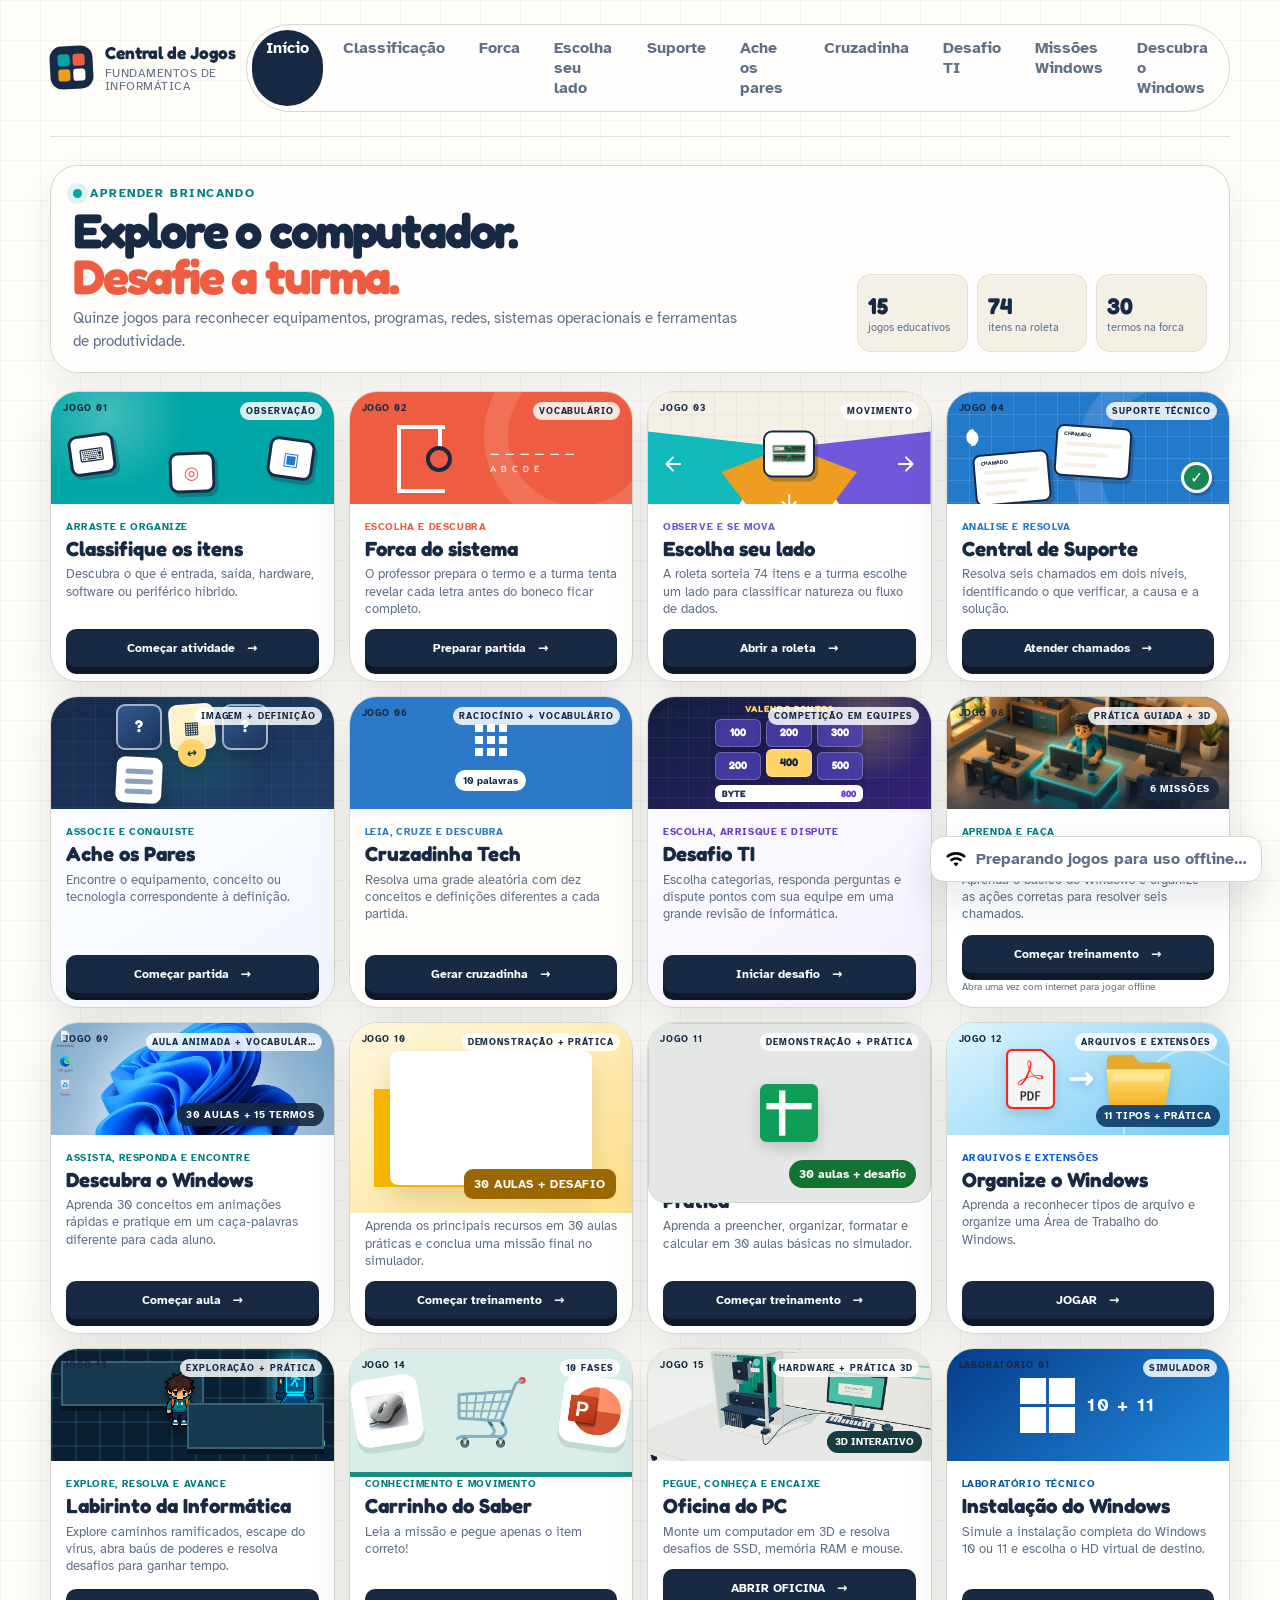
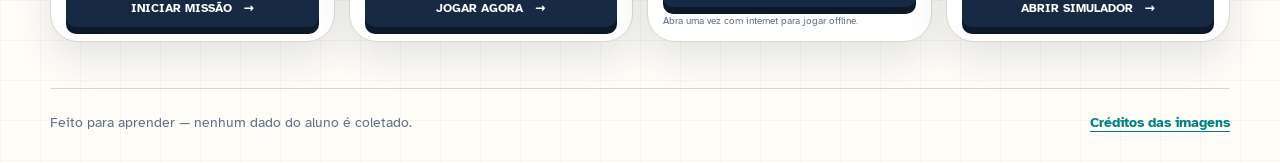
==== commit f921a2ad: "feat: adiciona Oficina do PC 3D com três desafios" ====
--- a/index.html
+++ b/index.html
@@ -7,13 +7,12 @@
     <meta name="theme-color" content="#182a43">
     <title>Central de Jogos — Fundamentos de Informática</title>
     <link rel="manifest" href="./manifest.webmanifest">
-    <link rel="stylesheet" href="./styles.css?v=1.4.0">
+    <link rel="stylesheet" href="./styles.css?v=1.4.1">
     <link rel="stylesheet" href="./side-game.css?v=1.0.0">
     <link rel="stylesheet" href="./support-game.css?v=2.0.0">
     <link rel="stylesheet" href="./memory-game.css?v=1.0.0">
     <link rel="stylesheet" href="./crossword-game.css?v=1.1.0">
     <link rel="stylesheet" href="./desafio-ti-game.css?v=1.0.0">
-    <link rel="stylesheet" href="./windows-mission-game.css?v=1.0.1">
     <link rel="stylesheet" href="./windows-discovery-game.css?v=1.0.3">
     <link rel="stylesheet" href="./google-slides-course.css?v=3.0.0">
     <link rel="stylesheet" href="./google-sheets-course.css?v=1.0.6">
@@ -54,9 +53,9 @@
         <div class="hero-copy">
           <span class="eyebrow"><span class="live-dot"></span> Aprender brincando</span>
           <h1>Explore o computador.<br><em>Desafie a turma.</em></h1>
-          <p>Quatorze jogos para reconhecer equipamentos, programas, redes, sistemas operacionais e ferramentas de produtividade.</p>
+          <p>Quinze jogos para reconhecer equipamentos, programas, redes, sistemas operacionais e ferramentas de produtividade.</p>
           <div class="hero-stats" aria-label="Conteúdo disponível">
-            <div><strong>14</strong><span>jogos educativos</span></div>
+            <div><strong>15</strong><span>jogos educativos</span></div>
             <div><strong>74</strong><span>itens na roleta</span></div>
             <div><strong>30</strong><span>termos na forca</span></div>
           </div>
@@ -187,6 +186,7 @@
               <h2>Técnico em Ação 3D</h2>
               <p>Aprenda o básico do Windows e organize as ações corretas para resolver seis chamados.</p>
               <a class="primary-button" href="#/missoes-windows">Começar treinamento <span aria-hidden="true">→</span></a>
+              <small class="game-offline-hint" data-game-offline="windows-mission">Abra uma vez com internet para jogar offline.</small>
             </div>
           </article>
 
@@ -271,6 +271,12 @@
               <a class="primary-button" href="#/carrinho-do-saber">JOGAR AGORA <span aria-hidden="true">→</span></a>
             </div>
           </article>
+          <article class="game-card oficina-home-card">
+            <div class="card-topline"><span>Jogo 15</span><span class="difficulty">Hardware + prática 3D</span></div>
+            <div class="oficina-home-preview"><img src="./assets/oficina-pc/oficina-pc-preview.jpg" alt="Computador 3D montado, com gabinete aberto, monitor, teclado e mouse" loading="lazy"><b>3D INTERATIVO</b></div>
+            <div class="game-card-copy"><p class="card-kicker">Pegue, conheça e encaixe</p><h2>Oficina do PC</h2><p>Monte um computador em 3D e resolva desafios de SSD, memória RAM e mouse.</p><a class="primary-button" href="#/oficina-do-pc">ABRIR OFICINA <span aria-hidden="true">→</span></a><small class="game-offline-hint" data-game-offline="oficina-pc">Abra uma vez com internet para jogar offline.</small></div>
+          </article>
+
           <article class="game-card windows-installer-home-card">
             <div class="card-topline"><span>Laboratório 01</span><span class="difficulty">Simulador</span></div>
             <div class="windows-installer-home-preview" aria-hidden="true">
@@ -388,6 +394,7 @@
       <section id="windows-installer-screen" class="screen windows-installer-screen" data-screen="windows-installer" hidden>
         <div id="windows-installer-app"></div>
       </section>
+      <section id="oficina-pc-screen" class="screen" data-screen="oficina-pc" hidden><div id="oficina-pc-app"></div></section>
     </main>
 
     <footer class="site-footer">
@@ -410,6 +417,6 @@
     </div>
     <script src="./js/credits-data.js?v=1.0.5"></script>
     <script src="./js/data.js?v=1.0.5"></script>
-    <script type="module" src="./js/app.js?v=3.4.0"></script>
+    <script type="module" src="./js/app.js?v=3.5.0"></script>
   </body>
 </html>
--- a/styles.css
+++ b/styles.css
@@ -226,6 +226,14 @@
 .hero-stats span { max-width: none; color: var(--muted); font-size: .7rem; line-height: 1.2; }
 
 .game-selection { display: grid; grid-template-columns: repeat(4,minmax(0,1fr)); gap: 14px; }
+.oficina-home-preview { position:relative; overflow:hidden; height:112px; background:#dfece6; }
+.oficina-home-preview img { width:100%; height:100%; object-fit:cover; object-position:center 55%; }
+.oficina-home-preview b { position:absolute; right:9px; bottom:8px; color:#fff; background:#173c40; border-radius:999px; padding:5px 8px; font-size:.6rem; }
+.game-offline-hint { display:block; font-size:.65rem; color:var(--muted); margin-top:7px; }
+.lazy-game-loading { min-height:55vh; display:grid; place-content:center; padding:30px; text-align:center; color:#254f47; }
+.lazy-game-loading h1 { font-family:"Fredoka",sans-serif; }
+.lazy-game-loading progress { width:220px; accent-color:#168e7d; }
+.lazy-game-loading a { margin-top:16px; }
 .game-card {
   position: relative;
   display: grid;
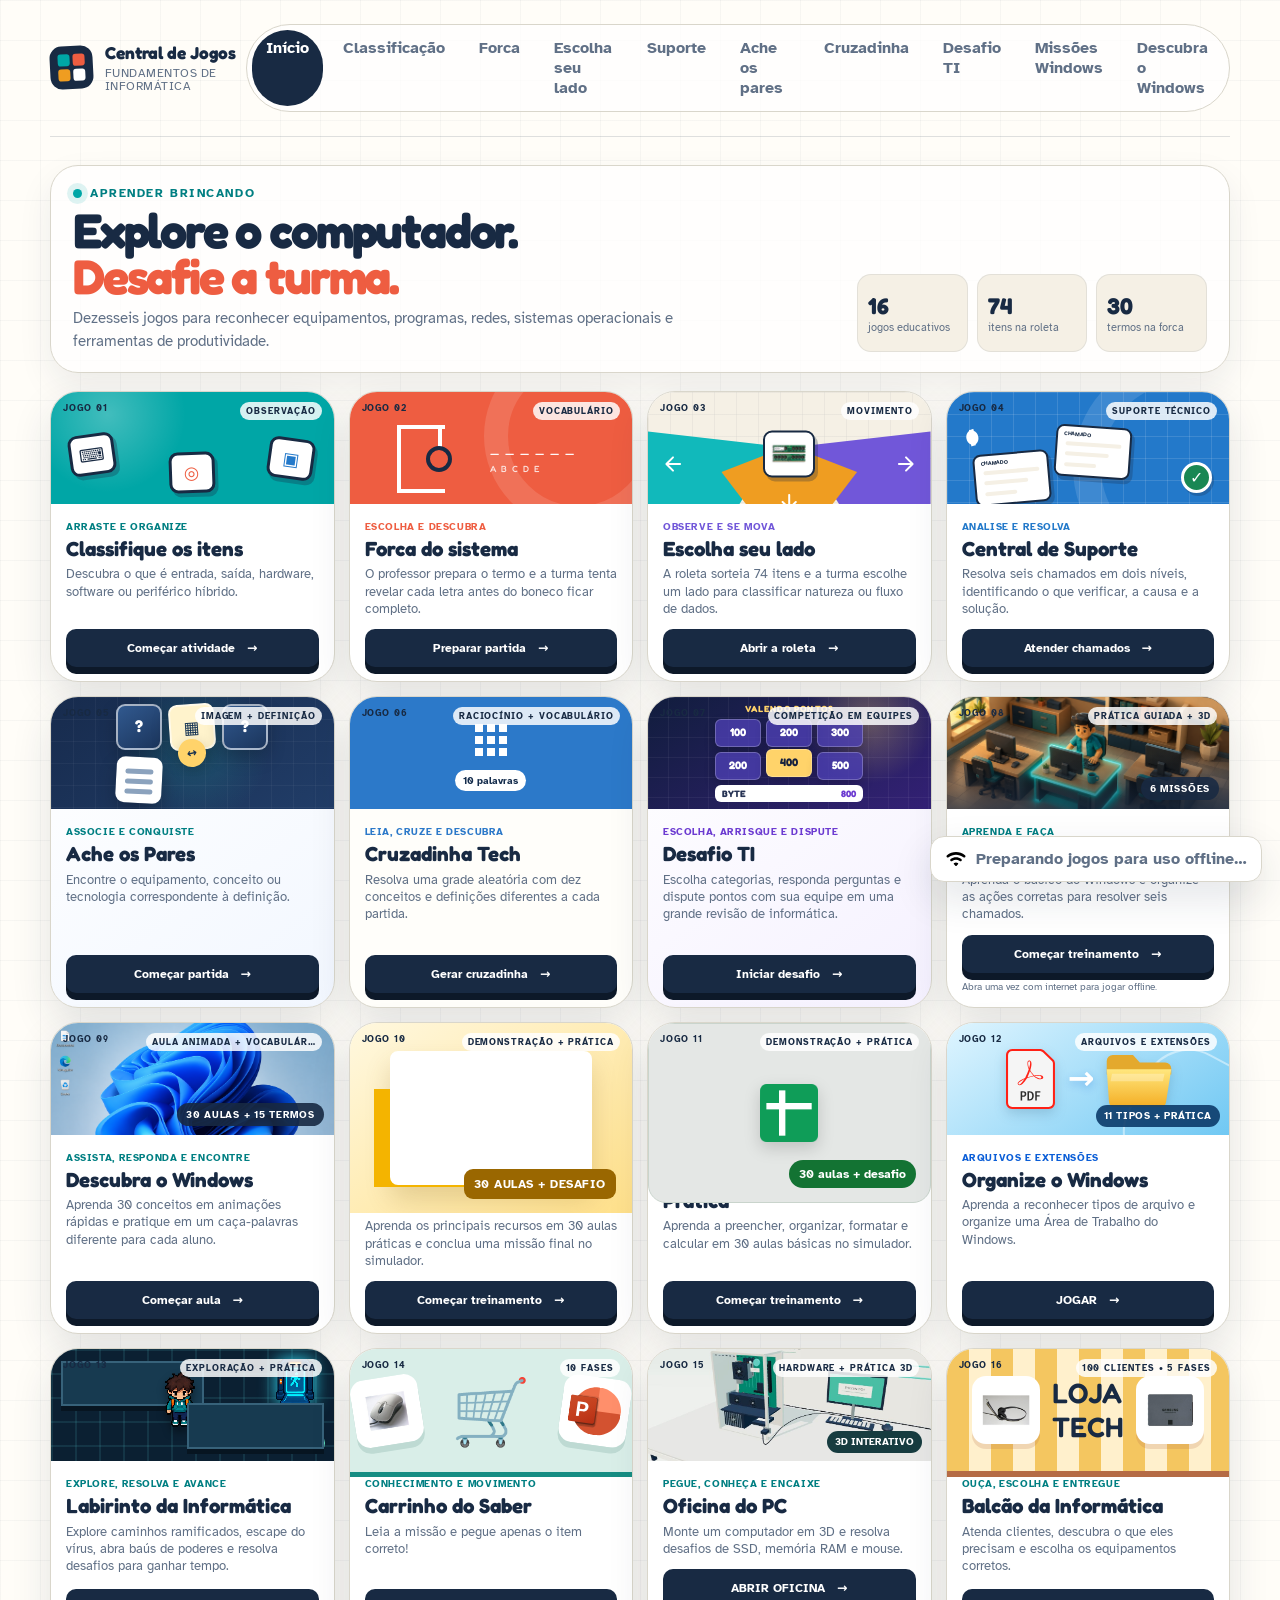
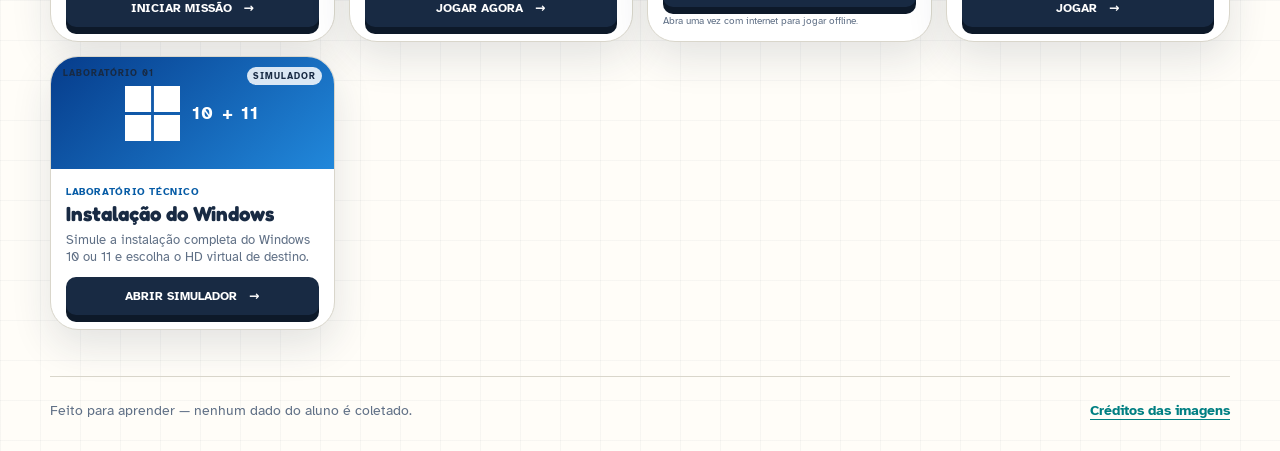
==== commit e1db29ef: "feat: adiciona Balcão da Informática com 100 clientes e controles acessíveis" ====
--- a/index.html
+++ b/index.html
@@ -7,6 +7,7 @@
     <meta name="theme-color" content="#182a43">
     <title>Central de Jogos — Fundamentos de Informática</title>
     <link rel="manifest" href="./manifest.webmanifest">
+    <link rel="icon" href="./assets/side-game/icons/apps.svg" type="image/svg+xml">
     <link rel="stylesheet" href="./styles.css?v=1.4.1">
     <link rel="stylesheet" href="./side-game.css?v=1.0.0">
     <link rel="stylesheet" href="./support-game.css?v=2.0.0">
@@ -19,6 +20,7 @@
     <link rel="stylesheet" href="./windows-file-organizer-game.css?v=1.1.0">
     <link rel="stylesheet" href="./maze-game.css?v=1.1.0">
     <link rel="stylesheet" href="./carrinho-saber.css?v=1.0.0">
+    <link rel="stylesheet" href="./balcao-informatica.css?v=1.0.0">
     <link rel="stylesheet" href="./windows-installer.css?v=1.0.0">
   </head>
   <body>
@@ -53,9 +55,9 @@
         <div class="hero-copy">
           <span class="eyebrow"><span class="live-dot"></span> Aprender brincando</span>
           <h1>Explore o computador.<br><em>Desafie a turma.</em></h1>
-          <p>Quinze jogos para reconhecer equipamentos, programas, redes, sistemas operacionais e ferramentas de produtividade.</p>
+          <p>Dezesseis jogos para reconhecer equipamentos, programas, redes, sistemas operacionais e ferramentas de produtividade.</p>
           <div class="hero-stats" aria-label="Conteúdo disponível">
-            <div><strong>15</strong><span>jogos educativos</span></div>
+            <div><strong>16</strong><span>jogos educativos</span></div>
             <div><strong>74</strong><span>itens na roleta</span></div>
             <div><strong>30</strong><span>termos na forca</span></div>
           </div>
@@ -277,6 +279,11 @@
             <div class="game-card-copy"><p class="card-kicker">Pegue, conheça e encaixe</p><h2>Oficina do PC</h2><p>Monte um computador em 3D e resolva desafios de SSD, memória RAM e mouse.</p><a class="primary-button" href="#/oficina-do-pc">ABRIR OFICINA <span aria-hidden="true">→</span></a><small class="game-offline-hint" data-game-offline="oficina-pc">Abra uma vez com internet para jogar offline.</small></div>
           </article>
 
+          <article class="game-card balcao-home-card">
+            <div class="card-topline"><span>Jogo 16</span><span class="difficulty">100 clientes • 5 fases</span></div>
+            <div class="bi-home-preview" aria-hidden="true"><img src="./assets/items/headset.jpg" alt=""><b>LOJA<br>TECH</b><img src="./assets/items/ssd.jpg" alt=""></div>
+            <div class="game-card-copy"><p class="card-kicker">Ouça, escolha e entregue</p><h2>Balcão da Informática</h2><p>Atenda clientes, descubra o que eles precisam e escolha os equipamentos corretos.</p><a class="primary-button" href="#/balcao-da-informatica">JOGAR <span aria-hidden="true">→</span></a></div>
+          </article>
           <article class="game-card windows-installer-home-card">
             <div class="card-topline"><span>Laboratório 01</span><span class="difficulty">Simulador</span></div>
             <div class="windows-installer-home-preview" aria-hidden="true">
@@ -395,6 +402,7 @@
         <div id="windows-installer-app"></div>
       </section>
       <section id="oficina-pc-screen" class="screen" data-screen="oficina-pc" hidden><div id="oficina-pc-app"></div></section>
+      <section id="balcao-informatica-screen" class="screen" data-screen="balcao-informatica" hidden><div id="balcao-informatica-app"></div></section>
     </main>
 
     <footer class="site-footer">
@@ -417,6 +425,6 @@
     </div>
     <script src="./js/credits-data.js?v=1.0.5"></script>
     <script src="./js/data.js?v=1.0.5"></script>
-    <script type="module" src="./js/app.js?v=3.5.0"></script>
+    <script type="module" src="./js/app.js?v=3.6.0"></script>
   </body>
 </html>
--- a/balcao-informatica.css
+++ b/balcao-informatica.css
@@ -0,0 +1,280 @@
+.balcao-home-card { --card-accent:#137f80; }
+.bi-home-preview { display:flex; align-items:center; justify-content:center; gap:12px; height:128px; background:repeating-linear-gradient(90deg,#f4c660 0 22px,#fff0cc 22px 44px); border-bottom:6px solid #b56b45; }
+.bi-home-preview img { width:68px; height:68px; object-fit:contain; padding:9px; border-radius:14px; background:white; box-shadow:0 5px 0 #b56b4533; }
+.bi-home-preview b { font:600 28px Fredoka,sans-serif; color:#182a43; }
+body.balcao-active > :is(.site-header,.site-footer,.ambient,.skip-link,.site-offline-status) { display:none!important; }
+body.balcao-active > #toast { display:none; }
+body.balcao-active > main { width:100%; max-width:none; margin:0; }
+body.balcao-active { background:#f5f1e7; }
+.bi-shell { --bi-teal:#136c69; --bi-line:#d4ddd3; color:#213c3a; background:#f5f1e7; min-height:100dvh; font-family:"Atkinson Hyperlegible",sans-serif; }
+.bi-shell * { box-sizing:border-box; }
+.bi-shell [data-content] { min-height:100dvh; display:flex; flex-direction:column; }
+.bi-shell h1,.bi-shell h2,.bi-shell h3 { font-family:Fredoka,sans-serif; font-weight:500; }
+.bi-shell h1,.bi-shell h2,.bi-shell h3,.bi-shell p { margin:0; }
+.bi-shell button,.bi-shell a { -webkit-tap-highlight-color:transparent; }
+.bi-shell button { font:inherit; color:inherit; cursor:pointer; }
+.bi-shell button:disabled { cursor:default; }
+.bi-shell :is(button,a):focus-visible { outline:3px solid #2854c5; outline-offset:3px; }
+.bi-shell [hidden] { display:none!important; }
+.bi-toolbar { flex-shrink:0; min-height:68px; padding:10px 24px; display:flex; align-items:center; justify-content:space-between; gap:16px; background:#fffdf7; border-bottom:1px solid var(--bi-line); }
+.bi-toolbar>a { color:var(--bi-teal); font-weight:bold; text-decoration:none; min-height:44px; display:flex; align-items:center; }
+.bi-toolbar>strong { font:500 21px Fredoka,sans-serif; }
+.bi-toolbar>div { display:flex; gap:7px; }
+.bi-button { display:inline-flex; min-height:44px; justify-content:center; align-items:center; gap:8px; padding:9px 15px; border:1px solid #adc3b9; border-radius:10px; background:#fffdf7; text-decoration:none; color:var(--bi-teal); font-weight:bold!important; font-size:14px!important; }
+.bi-button:hover:not(:disabled) { background:#e8f2ec; }
+.bi-button.bi-primary { background:var(--bi-teal); border-color:var(--bi-teal); color:white; box-shadow:0 3px 0 #084743; }
+.bi-button.bi-primary:hover:not(:disabled) { background:#0b5754; }
+.bi-button:disabled { opacity:.5; box-shadow:none; }
+.bi-eyebrow { display:block; font-size:12px; font-weight:bold; letter-spacing:.1em; color:var(--bi-teal); }
+.bi-status { margin-top:auto; padding:8px 24px; font-size:12px; display:flex; justify-content:space-between; gap:10px; color:#4d665d; }
+.bi-announcer { position:fixed; left:50%; bottom:34px; z-index:30; transform:translateX(-50%); padding:9px 16px; border-radius:10px; color:white; background:#213c3a; font-size:14px; max-width:min(90vw,580px); box-shadow:0 4px 20px #0002; pointer-events:none; }
+.bi-announcer:empty { display:none; }
+.bi-welcome { display:grid; grid-template-columns:1.1fr 1fr; gap:30px 70px; width:min(1120px,calc(100% - 64px)); margin:auto; padding:40px 0 24px; }
+.bi-welcome-copy h1 { font-size:clamp(42px,5vw,72px); line-height:1.02; margin:16px 0 22px; letter-spacing:-.025em; }
+.bi-welcome-copy h1 em { color:var(--bi-teal); font-style:normal; }
+.bi-welcome-copy>p { font-size:22px; line-height:1.4; }
+.bi-welcome-copy .bi-welcome-detail { font-size:16px; max-width:440px; margin-top:16px; color:#52665c; }
+.bi-welcome-tags { display:flex; flex-wrap:wrap; gap:7px; margin:22px 0; }
+.bi-welcome-tags span { padding:7px 10px; border:1px solid #c8d8c8; border-radius:7px; font-size:13px; background:#eaf0e4; }
+.bi-welcome-actions { display:flex; flex-wrap:wrap; gap:10px; margin-bottom:14px; }
+.bi-welcome-copy>small { color:#52665c; }
+.bi-welcome .bi-scene-column { align-self:center; }
+.bi-welcome .bi-room { height:410px; border-radius:120px 120px 22px 22px; }
+.bi-phase-map { grid-column:1/-1; display:grid; grid-template-columns:repeat(5,1fr); gap:12px; border-top:1px solid #ccd6c9; padding-top:22px; }
+.bi-phase-map>div { display:flex; align-items:center; gap:10px; font-size:14px; }
+.bi-phase-map b { color:#7b9585; font:500 25px Fredoka,sans-serif; }
+.bi-phase-map small { display:block; margin-top:4px; color:#63746b; }
+.bi-reset-warning { padding:16px; border:1px solid #c89545; border-radius:12px; background:#fff4dd; }
+.bi-reset-warning p { margin:8px 0; }
+.bi-reset-warning button { margin:4px; }
+.bi-hud { display:flex; justify-content:space-between; align-items:center; gap:16px; padding:13px 24px; }
+.bi-hud h1 { font-size:25px; margin-top:2px; }
+.bi-hud-stats { display:flex; gap:26px; font-size:14px; }
+.bi-hud-stats b { font:500 23px Fredoka,sans-serif; display:block; }
+.bi-board { flex:1; display:grid; grid-template-columns:255px minmax(0,1fr); gap:20px; padding:0 24px 8px; min-height:0; }
+.bi-scene-column { min-width:0; }
+.bi-room { height:300px; position:relative; overflow:hidden; border-radius:18px; background:#e3ece1; border:1px solid #c6d4c6; isolation:isolate; }
+.bi-awning { position:absolute; inset:0 0 auto; height:21px; background:repeating-linear-gradient(90deg,#137f80 0 26px,#f2efe1 26px 52px); border-bottom:5px solid #0c615c; }
+.bi-store-name { position:absolute; top:32px; width:100%; text-align:center; font:500 23px Fredoka,sans-serif; letter-spacing:.03em; }
+.bi-store-name b { color:#a45b3d; }
+.bi-store-name small { display:block; margin-top:4px; font:bold 8px "Atkinson Hyperlegible",sans-serif; letter-spacing:.16em; }
+.bi-open-sign { position:absolute; left:13px; top:88px; padding:5px 8px; background:#fff8da; border:2px solid #c09852; border-radius:5px; font-size:9px; font-weight:bold; transform:rotate(-5deg); z-index:2; }
+.bi-door { position:absolute; left:16px; top:115px; width:54px; height:100px; border:5px solid #b49471; background:linear-gradient(110deg,#add8d5aa 0 45%,#fff6 46% 52%,#a5c9caaa 53%); transform:skewY(-8deg); }
+.bi-door:after { content:""; width:4px; height:13px; background:#876c46; position:absolute; right:3px; top:48px; }
+.bi-door span { position:absolute; bottom:5px; width:100%; text-align:center; font-size:7px; }
+.bi-shelf { position:absolute; right:13px; top:103px; width:130px; height:48px; display:flex; justify-content:center; gap:12px; align-items:center; background:#fefdf1; border:4px solid #bb9c73; border-top:0; box-shadow:4px 5px 0 #95afa333; transform:skewY(5deg); }
+.bi-shelf img { width:38px; height:28px; object-fit:contain; mix-blend-mode:multiply; }
+.bi-shelf span { position:absolute; bottom:-14px; font-size:7px; font-weight:bold; }
+.bi-shelf-two { top:169px; }
+.bi-floor { position:absolute; z-index:-1; inset:65% -60% -70%; background:repeating-linear-gradient(0deg,transparent 0 39px,#bcc9b650 40px 41px),repeating-linear-gradient(90deg,#eee8d8 0 39px,#bdc9b650 40px 41px); transform:rotateX(40deg) rotateZ(-23deg); border-top:5px solid #b3c3b3; }
+.bi-counter { position:absolute; bottom:39px; left:22%; width:66%; height:54px; border:2px solid #ad7750; border-top:10px solid #d2a779; border-radius:5px; background:linear-gradient(90deg,#be885f,#cc9b71); transform:skewY(-5deg); box-shadow:6px 7px 0 #708a6626; }
+.bi-counter>span { display:block; font-size:8px; text-align:center; font-weight:bold; color:#5f3f2c; margin-top:10px; letter-spacing:.12em; }
+.bi-register { display:block; font:22px monospace; position:absolute; top:-45px; right:15px; color:#345c55; transform:skewY(5deg); }
+.bi-register small { display:block; font:7px sans-serif; }
+.bi-clerk { position:absolute; bottom:83px; left:40%; }
+.bi-current-person { position:absolute; bottom:14px; left:38%; animation:bi-arrive .55s ease-out; }
+.bi-current-person .bi-person { transform:scale(1.12); }
+.bi-scene-caption { position:absolute; bottom:0; width:100%; padding:5px; text-align:center; background:#fbf8edd9; font-size:10px; }
+.bi-person { position:relative; display:inline-block; width:40px; height:63px; flex-shrink:0; }
+.bi-head { position:absolute; left:10px; top:0; width:23px; height:26px; background:var(--skin); border-radius:45% 45% 42% 42%; z-index:2; border-top:7px solid var(--hair); }
+.bi-hair-1 .bi-head { border-left:4px solid var(--hair); border-right:3px solid var(--hair); border-top-width:5px; }
+.bi-hair-2 .bi-head { border-top-width:3px; }
+.bi-eyes { position:absolute; left:4px; top:6px; width:3px; height:3px; background:#322d31; box-shadow:8px 0 0 #322d31; border-radius:50%; }
+.bi-mouth { position:absolute; left:7px; top:13px; width:7px; height:3px; border-bottom:1.5px solid #693f3b; border-radius:50%; }
+.is-happy .bi-mouth { height:5px; background:#703c38; border-radius:0 0 8px 8px; }
+.is-confused .bi-mouth { border-radius:8px 8px 0 0; border-top:1px solid #693f3b; border-bottom:0; }
+.bi-shirt { position:absolute; top:24px; left:4px; width:34px; height:27px; border-radius:10px 10px 4px 4px; background:var(--shirt); border-left:6px solid #ffffff1a; border-right:6px solid #00000015; }
+.bi-legs { position:absolute; top:49px; left:10px; width:10px; height:14px; border-radius:0 0 3px 3px; background:#33474d; box-shadow:12px 0 0 #33474d; }
+.bi-queue { padding:14px 8px 0; }
+.bi-queue-heading { display:flex; justify-content:space-between; font-size:14px; }
+.bi-queue-heading>span { color:#657b6f; }
+.bi-queue ol { list-style:none; padding:0; margin:6px 0; }
+.bi-queue li { display:flex; gap:8px; align-items:center; min-height:43px; border-bottom:1px dashed #cbd5c9; animation:bi-arrive .45s ease-out; }
+.bi-queue .bi-person { transform:scale(.57); width:31px; height:41px; transform-origin:center 70%; }
+.bi-queue li strong { font-size:13px; }
+.bi-queue li small { display:block; font-size:11px; color:#667669; }
+.bi-queue-empty { font-size:12px; color:#657b6f; margin-top:10px!important; }
+.bi-workspace { display:flex; flex-direction:column; min-width:0; min-height:0; }
+.bi-dialogue { position:relative; flex-shrink:0; background:#fffdf7; border:1px solid #d0dacf; border-radius:16px; padding:15px 20px; box-shadow:0 3px 0 #d8e0d230; }
+.bi-dialogue:before { content:""; position:absolute; left:-8px; top:30px; width:14px; height:14px; background:inherit; border-left:1px solid #d0dacf; border-bottom:1px solid #d0dacf; transform:rotate(45deg); }
+.bi-customer-label { display:flex; gap:8px; align-items:center; margin-bottom:8px; }
+.bi-customer-label .bi-person { display:none; }
+.bi-customer-label>span { display:flex; gap:9px; align-items:baseline; }
+.bi-customer-label strong { font-size:16px; color:var(--bi-teal); }
+.bi-customer-label small { color:#5f7164; font-size:12px; }
+.bi-customer-label>b { margin-left:auto; padding:4px 8px; border-radius:6px; background:#eef1e6; font-size:12px; }
+.bi-speech { font-size:clamp(17px,1.4vw,21px); line-height:1.35; }
+.bi-dialogue .bi-button { margin-top:12px; }
+.bi-dialogue-hint { display:block; margin-top:9px; font-size:12px; color:#5e7065; }
+.bi-dialogue h2 { font-size:22px; margin-top:5px; }
+.bi-opening p { margin-top:7px; }
+.bi-selection-note { display:flex; align-items:center; gap:5px; min-height:42px; padding:7px 2px; font-size:13px; color:#435e53; flex-wrap:wrap; }
+.bi-selection-note .bi-button { min-height:44px; padding:4px 10px; margin-left:auto; }
+.bi-shop { display:grid; grid-template-columns:minmax(0,1fr) 265px; gap:18px; min-height:0; flex:1; }
+.bi-catalog { display:flex; flex-direction:column; min-height:0; min-width:0; }
+.bi-catalog-title { display:flex; align-items:center; justify-content:space-between; gap:5px; margin:2px 0 8px; }
+.bi-catalog-title h2 { font-size:19px; }
+.bi-catalog-title span { font-size:12px; color:#5e7162; }
+.bi-categories { display:flex; gap:5px; flex-wrap:wrap; margin-bottom:10px; }
+.bi-categories button { border:1px solid #b9cbbf; border-radius:8px; background:#fdfcf7; font-size:13px; padding:7px 10px; min-height:44px; }
+.bi-categories button[aria-pressed=true] { color:white; background:var(--bi-teal); border-color:var(--bi-teal); }
+.bi-products { display:grid; grid-template-columns:repeat(3,minmax(0,1fr)); gap:10px; align-content:start; padding:3px 6px 8px 3px; overflow:auto; scrollbar-width:thin; }
+.bi-product { position:relative; display:flex; flex-direction:column; align-items:center; justify-content:center; gap:5px; padding:10px 6px; min-height:131px; border:2px solid #cfdacf; border-radius:13px; background:#fffef9; touch-action:pan-y; user-select:none; -webkit-user-select:none; }
+.bi-product:hover:not(:disabled) { border-color:#6b9a8b; box-shadow:0 3px 8px #32594a16; }
+.bi-product.is-selected { border-color:#136c69; outline:2px solid #136c69; outline-offset:1px; background:#e4f3e8; }
+.bi-product img { width:100%; max-width:115px; height:68px; object-fit:contain; mix-blend-mode:multiply; pointer-events:none; }
+.bi-product strong { font-size:15px; line-height:1.1; }
+.bi-product small { font-size:11px; color:#557061; }
+.bi-product:disabled { opacity:.65; }
+.bi-bag { display:flex; flex-direction:column; align-self:start; min-height:280px; max-height:100%; border-radius:16px; background:#fcecca; border:1px solid #d8b77b; box-shadow:0 4px 0 #d7b37533; overflow:auto; scrollbar-width:thin; }
+.bi-dropzone { min-height:110px; width:100%; display:flex; align-items:center; justify-content:center; flex-wrap:wrap; gap:10px; background:transparent; border:2px dashed transparent; border-radius:14px 14px 0 0; padding:17px 10px 10px; }
+.bi-dropzone>span>strong { display:block; font:500 21px Fredoka,sans-serif; }
+.bi-dropzone small { display:block; margin-top:3px; text-align:left; }
+.bi-dropzone>b { width:100%; font-size:11px; color:#715331; }
+.bi-dropzone.is-target { border-color:#136c69; background:#e5f2cd; }
+.bi-bag-icon { width:33px; height:32px; background:#c99a59; border:2px solid #8b6536; border-radius:2px 2px 6px 6px; font-size:0; position:relative; display:block; transform:rotate(-5deg); }
+.bi-bag-icon:before { content:""; position:absolute; top:-13px; left:6px; width:17px; height:16px; border:2px solid #8b6536; border-radius:10px 10px 0 0; }
+.bi-bag-items { list-style:none; padding:0 10px; margin:4px 0 10px; }
+.bi-bag-items li { display:flex; align-items:center; gap:7px; border-bottom:1px solid #d9bd87; min-height:49px; font-size:14px; }
+.bi-bag-items img { width:29px; height:29px; object-fit:contain; mix-blend-mode:multiply; }
+.bi-bag-items li>span { flex:1; }
+.bi-bag-items button { min-width:44px; min-height:44px; border:0; background:transparent; border-radius:8px; font-size:25px; }
+.bi-bag-items button:hover:not(:disabled) { background:#f0d4a3; }
+.bi-bag-empty { font-size:13px; text-align:center; line-height:1.5; padding:14px 7px 22px; color:#705c3f; }
+.bi-bag .bi-deliver { margin:0 12px 12px; flex-shrink:0; }
+.bi-bag-tip { text-align:center; padding:0 10px 12px; font-size:11px; color:#705c3f; }
+.bi-feedback.is-correct { background:#eff8e8; border-color:#a4c6a0; }
+.bi-feedback.is-wrong { background:#fff3e0; border-color:#d6b383; }
+.bi-comparison { display:flex; flex-wrap:wrap; gap:4px 24px; font-size:14px; margin:9px 0; }
+.bi-explanation { font-size:15px; line-height:1.4; margin-top:8px!important; }
+.bi-reward { display:flex; align-items:center; flex-wrap:wrap; gap:14px; margin:5px 0; font-size:14px; }
+.bi-reward>span { font-size:28px; color:#997018; letter-spacing:4px; animation:bi-reward .5s ease-out; }
+.bi-reward>strong { color:var(--bi-teal); }
+.bi-centered { width:min(660px,calc(100% - 40px)); text-align:center; margin:auto; padding:50px 0; }
+.bi-centered h1 { font-size:38px; margin:15px 0; }
+.bi-centered p { font-size:18px; line-height:1.5; margin:15px 0; }
+.bi-big-icon { display:inline-grid; place-items:center; border-radius:50%; background:#dbeed6; color:var(--bi-teal); width:80px; height:80px; font-size:50px; }
+.bi-tutorial { width:min(840px,calc(100% - 40px)); margin:auto; padding:25px 0; }
+.bi-tutorial h1 { font-size:34px; margin:8px 0; }
+.bi-tutorial>p { font-size:17px; line-height:1.4; }
+.bi-demo { position:relative; display:flex; gap:20px; align-items:center; justify-content:center; background:#e3edde; border:1px solid #c8d9c6; padding:24px 14px; border-radius:14px; margin:20px 0; font-weight:bold; }
+.bi-demo-cursor { position:absolute; left:20%; bottom:0; font-size:27px; color:#2c5753; animation:bi-demo 3s infinite; }
+.bi-practice { display:grid; grid-template-columns:180px 265px; justify-content:center; align-items:center; gap:80px; margin:20px 0; }
+.bi-practice .bi-product { min-height:180px; }
+.bi-practice .bi-product img { height:100px; }
+.bi-tutorial .bi-tutorial-note { font-size:14px; color:#557061; }
+.bi-summary { width:min(1060px,calc(100% - 48px)); margin:0 auto; padding:35px 0; }
+.bi-summary>h1 { font-size:38px; margin:8px 0 12px; }
+.bi-medal { font:500 25px Fredoka,sans-serif; }
+.bi-summary-stats { display:grid; grid-template-columns:repeat(6,1fr); gap:12px; margin:24px 0 16px; }
+.bi-summary-stats>div { border:1px solid #cdd9ca; border-radius:12px; padding:17px 10px; background:#fffdf6; text-align:center; }
+.bi-summary-stats b { display:block; font:500 30px Fredoka,sans-serif; }
+.bi-summary-stats span { display:block; font-size:13px; margin-top:5px; }
+.bi-summary-actions { display:flex; flex-wrap:wrap; gap:12px; margin:20px 0 10px; }
+.bi-replay-note { font-size:13px; color:#607369; margin-bottom:25px!important; }
+.bi-knowledge { display:grid; grid-template-columns:repeat(2,minmax(0,1fr)); gap:12px; margin-top:16px; }
+.bi-knowledge article { display:flex; gap:15px; background:#fffdf7; border:1px solid #d3ddcd; padding:17px; border-radius:13px; }
+.bi-knowledge img { width:64px; height:64px; object-fit:contain; mix-blend-mode:multiply; }
+.bi-knowledge h3 { font-size:20px; }
+.bi-knowledge small { color:var(--bi-teal); }
+.bi-knowledge p { margin-top:6px; line-height:1.4; font-size:15px; }
+.bi-drag-ghost,.bi-flying-product { position:fixed; z-index:100; width:60px; height:60px; object-fit:contain; padding:5px; background:#fff; border-radius:8px; box-shadow:0 3px 10px #0003; pointer-events:none; }
+@keyframes bi-arrive { from { opacity:0; translate:-16px 0; } to { opacity:1; translate:0 0; } }
+@keyframes bi-reward { from { transform:scale(.6); opacity:0; } to { transform:scale(1); opacity:1; } }
+@keyframes bi-demo { 0%,25% { left:20%; } 55%,85% { left:72%; } 100% { left:20%; } }
+@media (min-width:1051px) and (min-height:650px) {
+  .bi-shell [data-content]:has(.bi-board) { height:100dvh; }
+  .bi-dialogue.bi-feedback { max-height:290px; overflow:auto; }
+}
+@media (min-width:1600px) {
+  .bi-board { grid-template-columns:300px minmax(0,1fr); gap:30px; padding:0 max(30px,calc((100vw - 1560px)/2)) 12px; }
+  .bi-hud { padding:18px max(30px,calc((100vw - 1560px)/2)); }
+  .bi-room { height:355px; }
+  .bi-shop { grid-template-columns:minmax(0,1fr) 295px; gap:25px; }
+  .bi-products { grid-template-columns:repeat(4,minmax(0,1fr)); }
+  .bi-product { min-height:153px; }
+  .bi-product img { height:88px; }
+  .bi-dialogue { padding:20px 24px; }
+}
+@media (max-width:1200px) and (min-width:1051px) {
+  .bi-board { grid-template-columns:200px minmax(0,1fr); gap:14px; padding:0 16px 8px; }
+  .bi-shop { grid-template-columns:minmax(0,1fr) 225px; gap:12px; }
+  .bi-shelf { width:103px; }
+  .bi-store-name { font-size:20px; }
+  .bi-categories button { font-size:12px; padding:7px; }
+  .bi-dropzone>span>strong { font-size:19px; }
+}
+@media (max-width:1050px) {
+  .bi-board { grid-template-columns:1fr; }
+  .bi-board>.bi-scene-column { display:flex; align-items:center; gap:18px; }
+  .bi-board .bi-room { width:250px; height:190px; flex-shrink:0; }
+  .bi-board .bi-store-name { top:29px; font-size:18px; }
+  .bi-board .bi-shelf,.bi-board .bi-door,.bi-board .bi-open-sign { display:none; }
+  .bi-board .bi-counter { bottom:35px; }
+  .bi-board .bi-clerk { bottom:78px; }
+  .bi-board .bi-queue { flex:1; }
+  .bi-board .bi-queue ol { display:grid; grid-template-columns:1fr 1fr; }
+  .bi-products { max-height:530px; }
+  .bi-dialogue:before { display:none; }
+  .bi-welcome { gap:30px; }
+  .bi-toolbar>strong { display:none; }
+  .bi-phase-map { grid-template-columns:repeat(3,1fr); }
+}
+@media (max-width:650px) {
+  .bi-toolbar { padding:8px 12px; flex-wrap:wrap; gap:2px; }
+  .bi-toolbar>a { font-size:14px; }
+  .bi-toolbar>div { gap:4px; flex-wrap:wrap; }
+  .bi-toolbar .bi-button { font-size:12px!important; padding:7px 9px; }
+  .bi-hud { padding:12px; gap:8px; align-items:start; }
+  .bi-hud h1 { font-size:21px; }
+  .bi-hud-stats { gap:9px; font-size:10px; }
+  .bi-hud-stats b { font-size:17px; }
+  .bi-eyebrow { font-size:10px; }
+  .bi-board { padding:0 12px 8px; gap:12px; }
+  .bi-board>.bi-scene-column { display:none; }
+  .bi-customer-label .bi-person { display:inline-block; transform:scale(.65); height:41px; width:30px; transform-origin:center 65%; }
+  .bi-customer-label>span { display:block; }
+  .bi-customer-label small { display:block; }
+  .bi-dialogue { padding:13px; }
+  .bi-speech { font-size:18px; }
+  .bi-shop { display:flex; flex-direction:column; gap:12px; }
+  .bi-catalog { width:100%; }
+  .bi-products { grid-template-columns:repeat(2,minmax(0,1fr)); max-height:340px; }
+  .bi-product { min-height:125px; }
+  .bi-bag { position:sticky; bottom:0; width:100%; min-height:0; z-index:5; box-shadow:0 -5px 15px #24382a15; }
+  .bi-dropzone { min-height:72px; padding:10px; gap:7px; }
+  .bi-dropzone>span>strong { font-size:18px; }
+  .bi-dropzone>span>small { display:inline; font-size:12px; }
+  .bi-dropzone>b { width:auto; flex:1; font-size:10px; }
+  .bi-bag-icon { scale:.8; margin-top:8px; }
+  .bi-bag-items { display:flex; flex-wrap:wrap; gap:0 8px; margin:0; padding:0 10px; }
+  .bi-bag-items li { flex:1 1 140px; font-size:12px; }
+  .bi-bag-items img { display:none; }
+  .bi-bag .bi-deliver { margin:5px 10px 10px; }
+  .bi-bag-empty,.bi-bag-tip { display:none; }
+  .bi-selection-note { font-size:12px; min-height:48px; }
+  .bi-status { padding:10px 12px; font-size:10px; flex-direction:column; }
+  .bi-announcer { bottom:12px; font-size:12px; }
+  .bi-welcome { width:calc(100% - 32px); padding:24px 0; grid-template-columns:1fr; gap:24px; }
+  .bi-welcome-copy h1 { font-size:46px; }
+  .bi-welcome-copy>p { font-size:20px; }
+  .bi-welcome .bi-room { height:270px; border-radius:20px; }
+  .bi-welcome .bi-scene-column { grid-row:2; }
+  .bi-phase-map { grid-template-columns:1fr 1fr; }
+  .bi-tutorial { padding:22px 0; }
+  .bi-tutorial h1 { font-size:28px; }
+  .bi-demo { gap:8px; padding:22px 8px; font-size:13px; }
+  .bi-practice { grid-template-columns:1fr; gap:15px; margin:15px 0; }
+  .bi-practice .bi-product { width:170px; margin:auto; min-height:140px; }
+  .bi-practice .bi-bag { position:static; }
+  .bi-practice .bi-product img { height:78px; }
+  .bi-summary { width:calc(100% - 28px); padding:24px 0; }
+  .bi-summary>h1 { font-size:30px; }
+  .bi-summary-stats { grid-template-columns:repeat(2,1fr); }
+  .bi-knowledge { grid-template-columns:1fr; }
+  .bi-feedback h2 { font-size:21px; }
+  .bi-explanation { font-size:15px; }
+}
+@media (prefers-reduced-motion:reduce) {
+  .bi-shell *,.bi-shell *:before,.bi-shell *:after { animation:none!important; transition:none!important; scroll-behavior:auto!important; }
+}
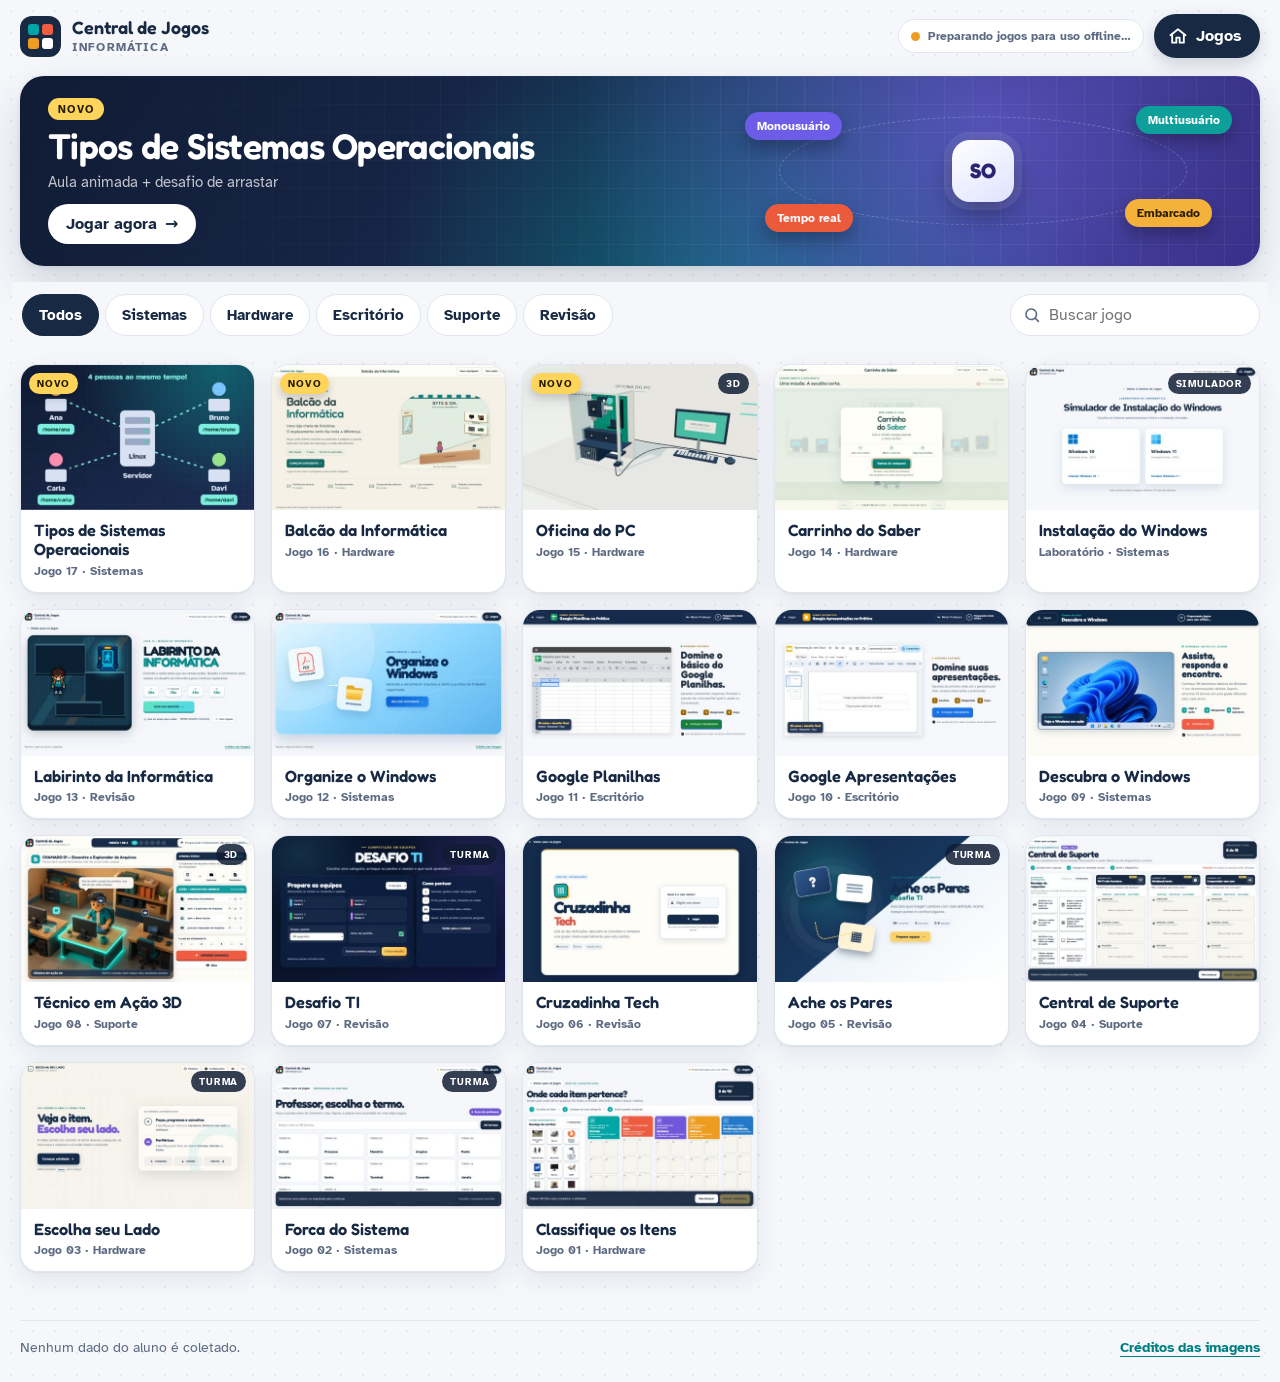
==== commit 694438b3: "feat: novo visual da Central e jogo Tipos de Sistemas Operacionais - Página inicial redesenhada: cab" ====
--- a/index.html
+++ b/index.html
@@ -3,12 +3,12 @@
   <head>
     <meta charset="UTF-8">
     <meta name="viewport" content="width=device-width, initial-scale=1.0">
-    <meta name="description" content="Jogos educativos sobre fundamentos de informática e sistemas operacionais.">
-    <meta name="theme-color" content="#182a43">
+    <meta name="description" content="Jogos educativos de informática: hardware, sistemas operacionais, suporte técnico e produtividade.">
+    <meta name="theme-color" content="#f5f7fb">
     <title>Central de Jogos — Fundamentos de Informática</title>
     <link rel="manifest" href="./manifest.webmanifest">
     <link rel="icon" href="./assets/side-game/icons/apps.svg" type="image/svg+xml">
-    <link rel="stylesheet" href="./styles.css?v=1.4.1">
+    <link rel="stylesheet" href="./styles.css?v=2.0.0">
     <link rel="stylesheet" href="./side-game.css?v=1.0.0">
     <link rel="stylesheet" href="./support-game.css?v=2.0.0">
     <link rel="stylesheet" href="./memory-game.css?v=1.0.0">
@@ -22,282 +22,139 @@
     <link rel="stylesheet" href="./carrinho-saber.css?v=1.0.0">
     <link rel="stylesheet" href="./balcao-informatica.css?v=1.0.0">
     <link rel="stylesheet" href="./windows-installer.css?v=1.0.0">
+    <link rel="stylesheet" href="./tipos-so.css?v=1.0.0">
   </head>
   <body>
     <a class="skip-link" href="#main-content">Pular para o conteúdo</a>
-    <div class="ambient ambient-one" aria-hidden="true"></div>
-    <div class="ambient ambient-two" aria-hidden="true"></div>
-
     <header class="site-header">
-      <a class="brand" href="#/" aria-label="Voltar para a Central de Jogos">
+      <a class="brand" href="#/" aria-label="Central de Jogos: página inicial">
         <span class="brand-mark" aria-hidden="true"><span></span><span></span><span></span><span></span></span>
-        <span class="brand-copy">
-          <strong>Central de Jogos</strong>
-          <small>Fundamentos de Informática</small>
-        </span>
+        <span class="brand-copy"><strong>Central de Jogos</strong><small>Informática</small></span>
       </a>
-      <nav class="header-nav" aria-label="Navegação principal">
-        <a href="#/" data-route-link="home">Início</a>
-        <a href="#/classificacao" data-route-link="classification">Classificação</a>
-        <a href="#/forca" data-route-link="hangman">Forca</a>
-        <a href="#/escolha-seu-lado" data-route-link="side-game">Escolha seu lado</a>
-        <a href="#/suporte-tecnico" data-route-link="support-game">Suporte</a>
-        <a href="#/ache-os-pares" data-route-link="memory-game">Ache os pares</a>
-        <a href="#/cruzadinha" data-route-link="crossword-game">Cruzadinha</a>
-        <a href="#/desafio-ti" data-route-link="desafio-ti">Desafio TI</a>
-        <a href="#/missoes-windows" data-route-link="windows-mission">Missões Windows</a>
-        <a href="#/descubra-windows" data-route-link="windows-discovery">Descubra o Windows</a>
-      </nav>
+      <div class="header-actions">
+        <div id="site-offline-status" class="site-offline-status" data-offline-state="preparing" role="status" aria-live="polite">
+          <i class="status-dot" aria-hidden="true"></i><span>Preparando offline…</span><button id="retry-offline" type="button">Tentar de novo</button>
+        </div>
+        <a class="home-button" href="#/" data-route-link="home">
+          <svg viewBox="0 0 24 24" aria-hidden="true"><path d="M3 11 12 4l9 7"/><path d="M5 10v10h5v-6h4v6h5V10"/></svg>
+          <span>Jogos</span>
+        </a>
+      </div>
     </header>
 
     <main id="main-content">
       <section id="home-screen" class="screen home-screen" data-screen="home">
-        <div class="hero-copy">
-          <span class="eyebrow"><span class="live-dot"></span> Aprender brincando</span>
-          <h1>Explore o computador.<br><em>Desafie a turma.</em></h1>
-          <p>Dezesseis jogos para reconhecer equipamentos, programas, redes, sistemas operacionais e ferramentas de produtividade.</p>
-          <div class="hero-stats" aria-label="Conteúdo disponível">
-            <div><strong>16</strong><span>jogos educativos</span></div>
-            <div><strong>74</strong><span>itens na roleta</span></div>
-            <div><strong>30</strong><span>termos na forca</span></div>
-          </div>
-        </div>
-
-        <div class="game-selection" aria-label="Escolha um jogo ou laboratório">
-          <article class="game-card classification-card">
-            <div class="card-topline"><span>Jogo 01</span><span class="difficulty">Observação</span></div>
-            <div class="classification-preview" aria-hidden="true">
-              <span class="preview-chip chip-keyboard">⌨</span>
-              <span class="preview-chip chip-monitor">▣</span>
-              <span class="preview-chip chip-software">◎</span>
-              <span class="preview-slot"></span><span class="preview-slot"></span><span class="preview-slot"></span>
-            </div>
-            <div class="game-card-copy">
-              <p class="card-kicker">Arraste e organize</p>
-              <h2>Classifique os itens</h2>
-              <p>Descubra o que é entrada, saída, hardware, software ou periférico híbrido.</p>
-              <a class="primary-button" href="#/classificacao">Começar atividade <span aria-hidden="true">→</span></a>
-            </div>
-          </article>
-
-          <article class="game-card hangman-card">
-            <div class="card-topline"><span>Jogo 02</span><span class="difficulty">Vocabulário</span></div>
-            <div class="hangman-preview" aria-hidden="true">
-              <span class="mini-gallows"></span>
-              <div><span class="mini-word">_ _ _ _ _ _</span><span class="mini-keys">A B C D E</span></div>
-            </div>
-            <div class="game-card-copy">
-              <p class="card-kicker">Escolha e descubra</p>
-              <h2>Forca do sistema</h2>
-              <p>O professor prepara o termo e a turma tenta revelar cada letra antes do boneco ficar completo.</p>
-              <a class="primary-button" href="#/forca">Preparar partida <span aria-hidden="true">→</span></a>
-            </div>
-          </article>
-
-          <article class="game-card choose-side-card">
-            <div class="card-topline"><span>Jogo 03</span><span class="difficulty">Movimento</span></div>
-            <div class="choose-side-preview" aria-hidden="true">
-              <span class="choose-preview-zone choose-preview-left"><img src="./assets/side-game/icons/arrow_back.svg" alt=""></span>
-              <span class="choose-preview-zone choose-preview-center"><img src="./assets/side-game/icons/arrow_downward.svg" alt=""></span>
-              <span class="choose-preview-zone choose-preview-right"><img src="./assets/side-game/icons/arrow_forward.svg" alt=""></span>
-              <span class="choose-preview-item"><img src="./assets/items/memoria-ram.jpg" alt=""></span>
-            </div>
-            <div class="game-card-copy">
-              <p class="card-kicker">Observe e se mova</p>
-              <h2>Escolha seu lado</h2>
-              <p>A roleta sorteia 74 itens e a turma escolhe um lado para classificar natureza ou fluxo de dados.</p>
-              <a class="primary-button" href="#/escolha-seu-lado">Abrir a roleta <span aria-hidden="true">→</span></a>
-            </div>
-          </article>
-
-          <article class="game-card support-card">
-            <div class="card-topline"><span>Jogo 04</span><span class="difficulty">Suporte Técnico</span></div>
-            <div class="support-preview" aria-hidden="true">
-              <span class="support-preview-headset">◖◗</span>
-              <span class="support-preview-ticket ticket-one"><i></i><i></i><i></i></span>
-              <span class="support-preview-ticket ticket-two"><i></i><i></i><i></i></span>
-              <span class="support-preview-check">✓</span>
-            </div>
-            <div class="game-card-copy">
-              <p class="card-kicker">Analise e resolva</p>
-              <h2>Central de Suporte</h2>
-              <p>Resolva seis chamados em dois níveis, identificando o que verificar, a causa e a solução.</p>
-              <a class="primary-button" href="#/suporte-tecnico">Atender chamados <span aria-hidden="true">→</span></a>
-            </div>
-          </article>
-
-          <article class="game-card memory-home-card">
-            <div class="card-topline"><span>Jogo 05</span><span class="difficulty">Imagem + definição</span></div>
-            <div class="memory-home-preview" aria-hidden="true">
-              <span class="memory-preview-card memory-preview-back">?</span>
-              <span class="memory-preview-card memory-preview-image">▦</span>
-              <span class="memory-preview-card memory-preview-back">?</span>
-              <span class="memory-preview-card memory-preview-text"><i></i><i></i><i></i></span>
-              <span class="memory-preview-link">↔</span>
-            </div>
-            <div class="game-card-copy">
-              <p class="card-kicker">Associe e conquiste</p>
-              <h2>Ache os Pares</h2>
-              <p>Encontre o equipamento, conceito ou tecnologia correspondente à definição.</p>
-              <a class="primary-button" href="#/ache-os-pares">Começar partida <span aria-hidden="true">→</span></a>
-            </div>
-          </article>
-
-          <article class="game-card crossword-home-card">
-            <div class="card-topline"><span>Jogo 06</span><span class="difficulty">Raciocínio + vocabulário</span></div>
-            <div class="crossword-home-preview" aria-hidden="true">
-              <img src="./assets/side-game/icons/apps.svg" alt="">
-              <span>10 palavras</span>
-            </div>
-            <div class="game-card-copy">
-              <p class="card-kicker">Leia, cruze e descubra</p>
-              <h2>Cruzadinha Tech</h2>
-              <p>Resolva uma grade aleatória com dez conceitos e definições diferentes a cada partida.</p>
-              <a class="primary-button" href="#/cruzadinha">Gerar cruzadinha <span aria-hidden="true">→</span></a>
-            </div>
-          </article>
-
-          <article class="game-card desafio-home-card">
-            <div class="card-topline"><span>Jogo 07</span><span class="difficulty">Competição em equipes</span></div>
-            <div class="desafio-home-preview" aria-hidden="true">
-              <span class="desafio-preview-title">VALENDO PONTOS</span>
-              <span class="desafio-preview-cell">100</span>
-              <span class="desafio-preview-cell">200</span>
-              <span class="desafio-preview-cell">300</span>
-              <span class="desafio-preview-cell">200</span>
-              <span class="desafio-preview-cell is-hot">400</span>
-              <span class="desafio-preview-cell">500</span>
-              <span class="desafio-preview-score">BYTE <strong>800</strong></span>
-            </div>
-            <div class="game-card-copy">
-              <p class="card-kicker">Escolha, arrisque e dispute</p>
-              <h2>Desafio TI</h2>
-              <p>Escolha categorias, responda perguntas e dispute pontos com sua equipe em uma grande revisão de informática.</p>
-              <a class="primary-button" href="#/desafio-ti">Iniciar desafio <span aria-hidden="true">→</span></a>
-            </div>
-          </article>
-
-          <article class="game-card windows-mission-home-card">
-            <div class="card-topline"><span>Jogo 08</span><span class="difficulty">Prática guiada + 3D</span></div>
-            <div class="windows-mission-home-preview">
-              <img src="./assets/windows-mission/tecnico-em-acao-card.png" alt="Laboratório de informática em estilo 3D">
-              <span>6 missões</span>
-            </div>
-            <div class="game-card-copy">
-              <p class="card-kicker">Aprenda e faça</p>
-              <h2>Técnico em Ação 3D</h2>
-              <p>Aprenda o básico do Windows e organize as ações corretas para resolver seis chamados.</p>
-              <a class="primary-button" href="#/missoes-windows">Começar treinamento <span aria-hidden="true">→</span></a>
-              <small class="game-offline-hint" data-game-offline="windows-mission">Abra uma vez com internet para jogar offline.</small>
-            </div>
-          </article>
-
-          <article class="game-card windows-discovery-home-card">
-            <div class="card-topline"><span>Jogo 09</span><span class="difficulty">Aula animada + vocabulário</span></div>
-            <div class="windows-discovery-home-preview">
-              <img src="./assets/windows-discovery/scene-desktop.png" alt="Área de Trabalho do Windows 11">
-              <span>30 aulas + 15 termos</span>
-            </div>
-            <div class="game-card-copy">
-              <p class="card-kicker">Assista, responda e encontre</p>
-              <h2>Descubra o Windows</h2>
-              <p>Aprenda 30 conceitos em animações rápidas e pratique em um caça-palavras diferente para cada aluno.</p>
-              <a class="primary-button" href="#/descubra-windows">Começar aula <span aria-hidden="true">→</span></a>
-            </div>
-          </article>
-
-          <article class="game-card google-slides-home-card">
-            <div class="card-topline"><span>Jogo 10</span><span class="difficulty">Demonstração + prática</span></div>
-            <div class="google-slides-home-preview" aria-hidden="true">
-              <span>30 aulas + desafio</span>
-            </div>
-            <div class="game-card-copy">
-              <p class="card-kicker">Assista, responda e faça</p>
-              <h2>Google Apresentações na Prática</h2>
-              <p>Aprenda os principais recursos em 30 aulas práticas e conclua uma missão final no simulador.</p>
-              <a class="primary-button" href="#/google-apresentacoes">Começar treinamento <span aria-hidden="true">→</span></a>
-            </div>
-          </article>
-
-          <article class="game-card google-sheets-home-card">
-            <div class="card-topline"><span>Jogo 11</span><span class="difficulty">Demonstração + prática</span></div>
-            <div class="google-sheets-home-preview" aria-hidden="true">
-              <img src="./assets/google-sheets/google-sheets.ico" alt="">
-              <span>30 aulas + desafio</span>
-            </div>
-            <div class="game-card-copy">
-              <p class="card-kicker">Assista, responda e faça</p>
-              <h2>Google Planilhas na Prática</h2>
-              <p>Aprenda a preencher, organizar, formatar e calcular em 30 aulas básicas no simulador.</p>
-              <a class="primary-button" href="#/google-planilhas">Começar treinamento <span aria-hidden="true">→</span></a>
-            </div>
-          </article>
-
-          <article class="game-card windows-file-organizer-home-card">
-            <div class="card-topline"><span>Jogo 12</span><span class="difficulty">Arquivos e Extensões</span></div>
-            <div class="windows-file-organizer-home-preview" aria-hidden="true">
-              <img class="wfo-preview-file" src="./assets/windows-file-organizer/icons/pdf.svg" alt="">
-              <span>→</span>
-              <img class="wfo-preview-folder" src="./assets/windows-file-organizer/icons/folder.svg" alt="">
-              <b>11 tipos + prática</b>
-            </div>
-            <div class="game-card-copy">
-              <p class="card-kicker">Arquivos e Extensões</p>
-              <h2>Organize o Windows</h2>
-              <p>Aprenda a reconhecer tipos de arquivo e organize uma Área de Trabalho do Windows.</p>
-              <a class="primary-button" href="#/organize-windows">JOGAR <span aria-hidden="true">→</span></a>
-            </div>
-          </article>
-
-          <article class="game-card maze-home-card">
-            <div class="card-topline"><span>Jogo 13</span><span class="difficulty">Exploração + prática</span></div>
-            <div class="maze-home-preview" aria-hidden="true">
-              <span class="maze-home-hero"></span>
-              <span class="maze-home-exit"></span>
-              <b>36 desafios</b>
-            </div>
-            <div class="game-card-copy">
-              <p class="card-kicker">Explore, resolva e avance</p>
-              <h2>Labirinto da Informática</h2>
-              <p>Explore caminhos ramificados, escape do vírus, abra baús de poderes e resolva desafios para ganhar tempo.</p>
-              <a class="primary-button" href="#/labirinto-da-informatica">INICIAR MISSÃO <span aria-hidden="true">→</span></a>
-            </div>
-          </article>
-          <article class="game-card carrinho-home-card">
-            <div class="card-topline"><span>Jogo 14</span><span class="difficulty">10 fases</span></div>
-            <div class="cs-home-preview" aria-hidden="true"><img src="./assets/items/mouse.jpg" alt=""><b>🛒</b><img src="./assets/windows-file-organizer/icons/powerpoint.svg" alt=""></div>
-            <div class="game-card-copy">
-              <p class="card-kicker">Conhecimento e movimento</p>
-              <h2>Carrinho do Saber</h2>
-              <p>Leia a missão e pegue apenas o item correto!</p>
-              <a class="primary-button" href="#/carrinho-do-saber">JOGAR AGORA <span aria-hidden="true">→</span></a>
-            </div>
-          </article>
-          <article class="game-card oficina-home-card">
-            <div class="card-topline"><span>Jogo 15</span><span class="difficulty">Hardware + prática 3D</span></div>
-            <div class="oficina-home-preview"><img src="./assets/oficina-pc/oficina-pc-preview.jpg" alt="Computador 3D montado, com gabinete aberto, monitor, teclado e mouse" loading="lazy"><b>3D INTERATIVO</b></div>
-            <div class="game-card-copy"><p class="card-kicker">Pegue, conheça e encaixe</p><h2>Oficina do PC</h2><p>Monte um computador em 3D e resolva desafios de SSD, memória RAM e mouse.</p><a class="primary-button" href="#/oficina-do-pc">ABRIR OFICINA <span aria-hidden="true">→</span></a><small class="game-offline-hint" data-game-offline="oficina-pc">Abra uma vez com internet para jogar offline.</small></div>
-          </article>
-
-          <article class="game-card balcao-home-card">
-            <div class="card-topline"><span>Jogo 16</span><span class="difficulty">100 clientes • 5 fases</span></div>
-            <div class="bi-home-preview" aria-hidden="true"><img src="./assets/items/headset.jpg" alt=""><b>LOJA<br>TECH</b><img src="./assets/items/ssd.jpg" alt=""></div>
-            <div class="game-card-copy"><p class="card-kicker">Ouça, escolha e entregue</p><h2>Balcão da Informática</h2><p>Atenda clientes, descubra o que eles precisam e escolha os equipamentos corretos.</p><a class="primary-button" href="#/balcao-da-informatica">JOGAR <span aria-hidden="true">→</span></a></div>
-          </article>
-          <article class="game-card windows-installer-home-card">
-            <div class="card-topline"><span>Laboratório 01</span><span class="difficulty">Simulador</span></div>
-            <div class="windows-installer-home-preview" aria-hidden="true">
-              <img src="./assets/items/windows.svg" alt="">
-              <span>10 + 11</span>
-            </div>
-            <div class="game-card-copy">
-              <p class="card-kicker">Laboratório técnico</p>
-              <h2>Instalação do Windows</h2>
-              <p>Simule a instalação completa do Windows 10 ou 11 e escolha o HD virtual de destino.</p>
-              <a class="primary-button" href="#/instalacao-windows">ABRIR SIMULADOR <span aria-hidden="true">→</span></a>
-            </div>
-          </article>
-        </div>
+        <h1 class="visually-hidden">Central de Jogos de Informática</h1>
+
+        <a class="spotlight" href="#/tipos-de-so">
+          <span class="spotlight-copy">
+            <span class="tag-new">Novo</span>
+            <strong class="spotlight-title">Tipos de Sistemas Operacionais</strong>
+            <span class="spotlight-text">Aula animada + desafio de arrastar</span>
+            <span class="spotlight-cta">Jogar agora <span aria-hidden="true">→</span></span>
+          </span>
+          <span class="spotlight-art" aria-hidden="true">
+            <span class="orbit"></span>
+            <span class="core-chip">SO</span>
+            <span class="type-chip t-mono">Monousuário</span>
+            <span class="type-chip t-multi">Multiusuário</span>
+            <span class="type-chip t-real">Tempo real</span>
+            <span class="type-chip t-emb">Embarcado</span>
+          </span>
+        </a>
+
+        <div class="library-bar">
+          <div class="filters" role="group" aria-label="Filtrar jogos por assunto">
+            <button type="button" data-filter="all" aria-pressed="true">Todos</button>
+            <button type="button" data-filter="sistemas" aria-pressed="false">Sistemas</button>
+            <button type="button" data-filter="hardware" aria-pressed="false">Hardware</button>
+            <button type="button" data-filter="escritorio" aria-pressed="false">Escritório</button>
+            <button type="button" data-filter="suporte" aria-pressed="false">Suporte</button>
+            <button type="button" data-filter="revisao" aria-pressed="false">Revisão</button>
+          </div>
+          <label class="game-search">
+            <svg viewBox="0 0 24 24" aria-hidden="true"><circle cx="11" cy="11" r="7"/><path d="m16.5 16.5 4 4"/></svg>
+            <input id="game-search" type="search" placeholder="Buscar jogo" autocomplete="off" aria-label="Buscar jogo pelo nome">
+          </label>
+        </div>
+
+        <ul id="game-grid" class="game-grid" aria-label="Jogos, do mais novo ao mais antigo">
+          <li data-cat="sistemas"><a class="game-card" href="#/tipos-de-so">
+            <span class="thumb"><img src="./assets/thumbs/tipos-so.jpg" alt="" loading="lazy"><b class="badge badge-new">Novo</b></span>
+            <span class="card-info"><strong>Tipos de Sistemas Operacionais</strong><small>Jogo 17 · Sistemas</small></span>
+          </a></li>
+          <li data-cat="hardware"><a class="game-card" href="#/balcao-da-informatica">
+            <span class="thumb"><img src="./assets/thumbs/balcao.jpg" alt="" loading="lazy"><b class="badge badge-new">Novo</b></span>
+            <span class="card-info"><strong>Balcão da Informática</strong><small>Jogo 16 · Hardware</small></span>
+          </a></li>
+          <li data-cat="hardware"><a class="game-card" href="#/oficina-do-pc">
+            <span class="thumb"><img src="./assets/thumbs/oficina.jpg" alt="" loading="lazy"><b class="badge badge-new">Novo</b><b class="badge badge-3d">3D</b></span>
+            <span class="card-info"><strong>Oficina do PC</strong><small>Jogo 15 · Hardware</small></span>
+            <small class="game-offline-hint" data-game-offline="oficina-pc">Abra uma vez com internet para jogar offline.</small>
+          </a></li>
+          <li data-cat="hardware"><a class="game-card" href="#/carrinho-do-saber">
+            <span class="thumb"><img src="./assets/thumbs/carrinho.jpg" alt="" loading="lazy"></span>
+            <span class="card-info"><strong>Carrinho do Saber</strong><small>Jogo 14 · Hardware</small></span>
+          </a></li>
+          <li data-cat="sistemas"><a class="game-card" href="#/instalacao-windows">
+            <span class="thumb"><img src="./assets/thumbs/instalacao.jpg" alt="" loading="lazy"><b class="badge badge-lab">Simulador</b></span>
+            <span class="card-info"><strong>Instalação do Windows</strong><small>Laboratório · Sistemas</small></span>
+          </a></li>
+          <li data-cat="revisao"><a class="game-card" href="#/labirinto-da-informatica">
+            <span class="thumb"><img src="./assets/thumbs/labirinto.jpg" alt="" loading="lazy"></span>
+            <span class="card-info"><strong>Labirinto da Informática</strong><small>Jogo 13 · Revisão</small></span>
+          </a></li>
+          <li data-cat="sistemas"><a class="game-card" href="#/organize-windows">
+            <span class="thumb"><img src="./assets/thumbs/organize.jpg" alt="" loading="lazy"></span>
+            <span class="card-info"><strong>Organize o Windows</strong><small>Jogo 12 · Sistemas</small></span>
+          </a></li>
+          <li data-cat="escritorio"><a class="game-card" href="#/google-planilhas">
+            <span class="thumb"><img src="./assets/thumbs/planilhas.jpg" alt="" loading="lazy"></span>
+            <span class="card-info"><strong>Google Planilhas</strong><small>Jogo 11 · Escritório</small></span>
+          </a></li>
+          <li data-cat="escritorio"><a class="game-card" href="#/google-apresentacoes">
+            <span class="thumb"><img src="./assets/thumbs/apresentacoes.jpg" alt="" loading="lazy"></span>
+            <span class="card-info"><strong>Google Apresentações</strong><small>Jogo 10 · Escritório</small></span>
+          </a></li>
+          <li data-cat="sistemas"><a class="game-card" href="#/descubra-windows">
+            <span class="thumb"><img src="./assets/thumbs/descubra.jpg" alt="" loading="lazy"></span>
+            <span class="card-info"><strong>Descubra o Windows</strong><small>Jogo 09 · Sistemas</small></span>
+          </a></li>
+          <li data-cat="suporte"><a class="game-card" href="#/missoes-windows">
+            <span class="thumb"><img src="./assets/thumbs/tecnico.jpg" alt="" loading="lazy"><b class="badge badge-3d">3D</b></span>
+            <span class="card-info"><strong>Técnico em Ação 3D</strong><small>Jogo 08 · Suporte</small></span>
+            <small class="game-offline-hint" data-game-offline="windows-mission">Abra uma vez com internet para jogar offline.</small>
+          </a></li>
+          <li data-cat="revisao"><a class="game-card" href="#/desafio-ti">
+            <span class="thumb"><img src="./assets/thumbs/desafio.jpg" alt="" loading="lazy"><b class="badge badge-team">Turma</b></span>
+            <span class="card-info"><strong>Desafio TI</strong><small>Jogo 07 · Revisão</small></span>
+          </a></li>
+          <li data-cat="revisao"><a class="game-card" href="#/cruzadinha">
+            <span class="thumb"><img src="./assets/thumbs/cruzadinha.jpg" alt="" loading="lazy"></span>
+            <span class="card-info"><strong>Cruzadinha Tech</strong><small>Jogo 06 · Revisão</small></span>
+          </a></li>
+          <li data-cat="revisao"><a class="game-card" href="#/ache-os-pares">
+            <span class="thumb"><img src="./assets/thumbs/pares.jpg" alt="" loading="lazy"><b class="badge badge-team">Turma</b></span>
+            <span class="card-info"><strong>Ache os Pares</strong><small>Jogo 05 · Revisão</small></span>
+          </a></li>
+          <li data-cat="suporte"><a class="game-card" href="#/suporte-tecnico">
+            <span class="thumb"><img src="./assets/thumbs/suporte.jpg" alt="" loading="lazy"></span>
+            <span class="card-info"><strong>Central de Suporte</strong><small>Jogo 04 · Suporte</small></span>
+          </a></li>
+          <li data-cat="hardware"><a class="game-card" href="#/escolha-seu-lado">
+            <span class="thumb"><img src="./assets/thumbs/lado.jpg" alt="" loading="lazy"><b class="badge badge-team">Turma</b></span>
+            <span class="card-info"><strong>Escolha seu Lado</strong><small>Jogo 03 · Hardware</small></span>
+          </a></li>
+          <li data-cat="sistemas"><a class="game-card" href="#/forca">
+            <span class="thumb"><img src="./assets/thumbs/forca.jpg" alt="" loading="lazy"><b class="badge badge-team">Turma</b></span>
+            <span class="card-info"><strong>Forca do Sistema</strong><small>Jogo 02 · Sistemas</small></span>
+          </a></li>
+          <li data-cat="hardware"><a class="game-card" href="#/classificacao">
+            <span class="thumb"><img src="./assets/thumbs/classificacao.jpg" alt="" loading="lazy"></span>
+            <span class="card-info"><strong>Classifique os Itens</strong><small>Jogo 01 · Hardware</small></span>
+          </a></li>
+        </ul>
+        <p id="no-games" class="no-games" hidden>Nenhum jogo encontrado. Tente outra palavra.</p>
       </section>
 
       <section id="classification-screen" class="screen game-screen" data-screen="classification" hidden>
@@ -403,10 +260,11 @@
       </section>
       <section id="oficina-pc-screen" class="screen" data-screen="oficina-pc" hidden><div id="oficina-pc-app"></div></section>
       <section id="balcao-informatica-screen" class="screen" data-screen="balcao-informatica" hidden><div id="balcao-informatica-app"></div></section>
+      <section id="tipos-so-screen" class="screen" data-screen="tipos-so" hidden><div id="tipos-so-app"></div></section>
     </main>
 
     <footer class="site-footer">
-      <p>Feito para aprender — nenhum dado do aluno é coletado.</p>
+      <p>Nenhum dado do aluno é coletado.</p>
       <button id="open-credits" class="text-button" type="button">Créditos das imagens</button>
     </footer>
 
@@ -420,11 +278,8 @@
     </dialog>
 
     <div id="toast" class="toast" role="status" aria-live="polite"></div>
-    <div id="site-offline-status" class="site-offline-status" data-offline-state="preparing" role="status" aria-live="polite">
-      <img src="./assets/side-game/icons/wifi.svg" alt=""><span>Preparando jogos para uso offline…</span><button id="retry-offline" type="button">Tentar novamente</button>
-    </div>
     <script src="./js/credits-data.js?v=1.0.5"></script>
     <script src="./js/data.js?v=1.0.5"></script>
-    <script type="module" src="./js/app.js?v=3.6.0"></script>
+    <script type="module" src="./js/app.js?v=4.0.0"></script>
   </body>
 </html>
--- a/styles.css
+++ b/styles.css
@@ -24,10 +24,11 @@
 
 :root {
   --ink: #182a43;
-  --muted: #607086;
-  --paper: #fffdf8;
+  --muted: #5d6b82;
+  --paper: #f5f7fb;
+  --surface: #ffffff;
   --cream: #f5f0e5;
-  --line: #d9d6cb;
+  --line: #e1e6ee;
   --teal: #00a6a6;
   --teal-dark: #007f82;
   --coral: #ee5d41;
@@ -36,10 +37,13 @@
   --blue: #2379ca;
   --green: #198754;
   --red: #d83838;
-  --shadow: 0 16px 40px rgba(24, 42, 67, 0.12);
-  --radius-lg: 28px;
+  --accent: #5b4bdb;
+  --shadow: 0 1px 2px rgba(24, 42, 67, 0.06), 0 8px 24px rgba(24, 42, 67, 0.08);
+  --shadow-lg: 0 2px 6px rgba(24, 42, 67, 0.08), 0 20px 44px rgba(24, 42, 67, 0.16);
+  --radius-lg: 24px;
   --radius-md: 18px;
   --radius-sm: 12px;
+  --page: min(1240px, calc(100% - 32px));
   font-family: "Atkinson Hyperlegible", system-ui, sans-serif;
   color: var(--ink);
   background: var(--paper);
@@ -55,19 +59,18 @@
   min-height: 100vh;
   margin: 0;
   overflow-x: hidden;
-  background:
-    linear-gradient(rgba(24, 42, 67, 0.035) 1px, transparent 1px),
-    linear-gradient(90deg, rgba(24, 42, 67, 0.035) 1px, transparent 1px),
-    var(--paper);
-  background-size: 40px 40px;
+  background: radial-gradient(rgba(24, 42, 67, 0.07) 1px, transparent 1.2px) 0 0 / 22px 22px, var(--paper);
 }
 
 body::before {
   content: "";
-  position: fixed;
-  inset: 0;
-  z-index: -3;
-  background: linear-gradient(130deg, rgba(0,166,166,.08), transparent 34%, rgba(238,93,65,.07) 70%, transparent);
+  position: absolute;
+  inset: 0 0 auto;
+  z-index: -1;
+  height: 420px;
+  background:
+    radial-gradient(ellipse 60% 70% at 15% 0%, rgba(91, 75, 219, 0.10), transparent 70%),
+    radial-gradient(ellipse 50% 60% at 90% 10%, rgba(0, 166, 166, 0.10), transparent 70%);
   pointer-events: none;
 }
 
@@ -80,6 +83,15 @@
 :focus-visible {
   outline: 4px solid #ffd45a;
   outline-offset: 3px;
+}
+
+.visually-hidden {
+  position: absolute !important;
+  width: 1px;
+  height: 1px;
+  overflow: hidden;
+  clip: rect(0 0 0 0);
+  white-space: nowrap;
 }
 
 .skip-link {
@@ -95,109 +107,228 @@
 }
 .skip-link:focus { transform: translateY(0); }
 
-.ambient {
-  position: fixed;
-  z-index: -2;
-  width: 320px;
-  height: 320px;
-  border-radius: 50%;
-  filter: blur(1px);
-  opacity: .16;
-  pointer-events: none;
-}
-.ambient-one { top: 8%; right: -160px; background: var(--coral); }
-.ambient-two { bottom: 10%; left: -200px; background: var(--teal); }
-
+/* Cabeçalho */
 .site-header {
   position: relative;
   z-index: 30;
   display: flex;
   align-items: center;
   justify-content: space-between;
-  width: min(1180px, calc(100% - 40px));
+  gap: 14px;
+  width: var(--page);
   margin: 0 auto;
-  padding: 24px 0;
-  border-bottom: 1px solid rgba(24,42,67,.14);
+  padding: 14px 0;
 }
 
 .brand {
   display: inline-flex;
-  gap: 12px;
+  gap: 11px;
   align-items: center;
+  min-width: 0;
   text-decoration: none;
 }
 .brand-copy { display: grid; line-height: 1.05; }
-.brand-copy strong { font-family: "Fredoka", sans-serif; font-size: 1.08rem; }
-.brand-copy small { margin-top: 5px; color: var(--muted); font-size: .74rem; letter-spacing: .04em; text-transform: uppercase; }
+.brand-copy strong { font-family: "Fredoka", sans-serif; font-size: 1.12rem; font-weight: 600; }
+.brand-copy small { margin-top: 3px; color: var(--muted); font-size: .72rem; font-weight: 700; letter-spacing: .1em; text-transform: uppercase; }
 .brand-mark {
   display: grid;
-  grid-template-columns: repeat(2, 12px);
+  flex: none;
+  grid-template-columns: repeat(2, 11px);
   gap: 3px;
   padding: 8px;
   background: var(--ink);
   border-radius: 12px;
-  transform: rotate(-3deg);
-}
-.brand-mark span { width: 12px; height: 12px; border-radius: 3px; }
+  transition: transform .3s ease;
+}
+.brand:hover .brand-mark { transform: rotate(-8deg); }
+.brand-mark span { width: 11px; height: 11px; border-radius: 3px; }
 .brand-mark span:nth-child(1) { background: var(--teal); }
 .brand-mark span:nth-child(2) { background: var(--coral); }
 .brand-mark span:nth-child(3) { background: var(--gold); }
 .brand-mark span:nth-child(4) { background: #fff; }
 
-.header-nav { display: flex; gap: 6px; padding: 5px; background: rgba(255,255,255,.72); border: 1px solid var(--line); border-radius: 999px; }
-.header-nav a { padding: 8px 14px; color: var(--muted); border-radius: 999px; font-weight: 700; text-decoration: none; }
-.header-nav a:hover, .header-nav a[aria-current="page"] { color: #fff; background: var(--ink); }
+.header-actions { display: flex; align-items: center; gap: 10px; min-width: 0; }
+
+.home-button {
+  display: inline-flex;
+  flex: none;
+  align-items: center;
+  gap: 8px;
+  min-height: 44px;
+  padding: 0 18px 0 14px;
+  color: #fff;
+  background: var(--ink);
+  border-radius: 999px;
+  font-weight: 700;
+  text-decoration: none;
+  box-shadow: 0 6px 16px rgba(24, 42, 67, .18);
+  transition: transform .18s ease, box-shadow .18s ease;
+}
+.home-button:hover { transform: translateY(-2px); box-shadow: 0 10px 22px rgba(24, 42, 67, .22); }
+.home-button svg, .game-search svg { width: 20px; height: 20px; fill: none; stroke: currentColor; stroke-width: 2.2; stroke-linecap: round; stroke-linejoin: round; }
 
 .site-offline-status {
-  position: fixed;
-  z-index: 80;
-  right: 18px;
-  bottom: 18px;
-  min-height: 46px;
   display: inline-flex;
   align-items: center;
-  gap: 9px;
-  max-width: min(360px, calc(100vw - 36px));
-  padding: 10px 14px;
+  gap: 8px;
+  min-width: 0;
+  max-width: 270px;
+  min-height: 34px;
+  padding: 0 12px;
+  color: var(--muted);
+  background: var(--surface);
   border: 1px solid var(--line);
-  border-radius: 14px;
-  color: var(--muted);
-  background: #fff;
+  border-radius: 999px;
+  font-size: .78rem;
+  font-weight: 700;
+}
+.site-offline-status span { overflow: hidden; text-overflow: ellipsis; white-space: nowrap; }
+.status-dot { flex: none; width: 9px; height: 9px; background: var(--gold); border-radius: 50%; animation: status-pulse 1.4s ease-in-out infinite; }
+.site-offline-status button { display: none; flex: none; min-height: 26px; padding: 0 9px; color: inherit; background: transparent; border: 1px solid currentColor; border-radius: 999px; font-size: .74rem; font-weight: 700; cursor: pointer; }
+.site-offline-status[data-offline-state="error"] button { display: inline-flex; align-items: center; }
+.site-offline-status[data-offline-state="ready"] { color: #176f46; }
+.site-offline-status[data-offline-state="ready"] .status-dot { background: #22a565; animation: none; }
+.site-offline-status[data-offline-state="error"] { color: var(--red); border-color: #efc4bd; }
+.site-offline-status[data-offline-state="error"] .status-dot { background: var(--red); animation: none; }
+
+main { width: var(--page); margin: 0 auto; }
+.screen { min-height: calc(100vh - 150px); }
+
+/* Início */
+.home-screen { display: grid; grid-template-columns: minmax(0, 1fr); align-content: start; gap: 16px; padding: 4px 0 48px; }
+
+.spotlight {
+  position: relative;
+  isolation: isolate;
+  display: grid;
+  grid-template-columns: minmax(0, 1fr) minmax(250px, 42%);
+  align-items: center;
+  min-height: 160px;
+  padding: 22px 28px;
+  overflow: hidden;
+  color: #fff;
+  text-decoration: none;
+  background:
+    radial-gradient(circle at 78% 30%, rgba(129, 112, 255, .55), transparent 42%),
+    radial-gradient(circle at 58% 130%, rgba(0, 190, 178, .42), transparent 48%),
+    linear-gradient(120deg, #101c34 0%, #1b2a52 58%, #2b2474 100%);
+  border-radius: var(--radius-lg);
+  box-shadow: var(--shadow-lg);
+}
+.spotlight::before {
+  content: "";
+  position: absolute;
+  inset: 0;
+  z-index: -1;
+  background-image: linear-gradient(rgba(255,255,255,.05) 1px, transparent 1px), linear-gradient(90deg, rgba(255,255,255,.05) 1px, transparent 1px);
+  background-size: 28px 28px;
+  mask-image: linear-gradient(90deg, transparent, #000 60%);
+}
+.spotlight-copy { display: grid; justify-items: start; gap: 7px; }
+.tag-new { padding: 4px 10px; color: #251c00; background: #ffd45a; border-radius: 999px; font-size: .7rem; font-weight: 700; letter-spacing: .12em; text-transform: uppercase; }
+.spotlight-title { font-family: "Fredoka", sans-serif; font-size: clamp(1.45rem, 2.8vw, 2.25rem); font-weight: 600; line-height: 1.05; letter-spacing: -.02em; }
+.spotlight-text { color: rgba(255,255,255,.74); font-size: .96rem; }
+.spotlight-cta { display: inline-flex; align-items: center; gap: 8px; margin-top: 6px; padding: 10px 18px; color: var(--ink); background: #fff; border-radius: 999px; font-weight: 700; transition: transform .2s ease; }
+.spotlight-cta span { transition: transform .2s ease; }
+.spotlight:hover .spotlight-cta { transform: translateY(-2px); }
+.spotlight:hover .spotlight-cta span { transform: translateX(4px); }
+
+.spotlight-art { position: relative; height: 140px; }
+.orbit { position: absolute; left: 50%; top: 50%; width: 82%; height: 78%; border: 1.5px dashed rgba(255,255,255,.22); border-radius: 50%; transform: translate(-50%, -50%); }
+.core-chip {
+  position: absolute;
+  left: 50%;
+  top: 50%;
+  display: grid;
+  place-items: center;
+  width: 62px;
+  height: 62px;
+  color: #2b2474;
+  background: linear-gradient(145deg, #fff, #dfe2ff);
+  border-radius: 18px;
+  font: 700 1.3rem "Fredoka", sans-serif;
+  box-shadow: 0 0 0 8px rgba(255,255,255,.08), 0 12px 30px rgba(0,0,0,.35);
+  transform: translate(-50%, -50%);
+}
+.type-chip { position: absolute; padding: 6px 12px; color: #fff; border-radius: 999px; font-size: .78rem; font-weight: 700; white-space: nowrap; box-shadow: 0 8px 18px rgba(0,0,0,.28); animation: chip-float 4.5s ease-in-out infinite; }
+.t-mono { left: 2%; top: 8%; background: #6c5ce7; }
+.t-multi { right: 0; top: 4%; background: #0d9f9a; animation-delay: -1.1s; }
+.t-real { left: 6%; bottom: 6%; background: #ec5a3c; animation-delay: -2.2s; }
+.t-emb { right: 4%; bottom: 10%; color: #2a1d00; background: #f4b23a; animation-delay: -3.3s; }
+
+.library-bar {
+  position: sticky;
+  top: 0;
+  z-index: 20;
+  display: flex;
+  align-items: center;
+  justify-content: space-between;
+  gap: 12px;
+  margin: 0 -8px;
+  padding: 10px 8px;
+  background: var(--paper);
+}
+.filters { display: flex; gap: 6px; min-width: 0; padding: 2px; overflow-x: auto; scrollbar-width: none; }
+.filters::-webkit-scrollbar { display: none; }
+.filters button {
+  flex: none;
+  min-height: 42px;
+  padding: 0 16px;
+  color: var(--ink);
+  background: var(--surface);
+  border: 1px solid var(--line);
+  border-radius: 999px;
+  font-size: .92rem;
+  font-weight: 700;
+  cursor: pointer;
+  transition: background .15s ease, color .15s ease, border-color .15s ease;
+}
+.filters button:hover { border-color: #c3ccda; }
+.filters button[aria-pressed="true"] { color: #fff; background: var(--ink); border-color: var(--ink); }
+.game-search { position: relative; flex: 0 1 250px; color: var(--muted); }
+.game-search svg { position: absolute; top: 50%; left: 13px; width: 18px; height: 18px; transform: translateY(-50%); pointer-events: none; }
+.game-search input { width: 100%; min-height: 42px; padding: 0 14px 0 38px; color: var(--ink); background: var(--surface); border: 1px solid var(--line); border-radius: 999px; font: inherit; }
+.game-search input:focus { border-color: var(--accent); outline: none; box-shadow: 0 0 0 4px rgba(91, 75, 219, .16); }
+
+.game-grid { display: grid; grid-template-columns: repeat(auto-fill, minmax(205px, 1fr)); gap: 16px; margin: 0; padding: 0; list-style: none; }
+.game-card {
+  display: flex;
+  flex-direction: column;
+  height: 100%;
+  overflow: hidden;
+  color: var(--ink);
+  text-decoration: none;
+  background: var(--surface);
+  border: 1px solid var(--line);
+  border-radius: var(--radius-md);
   box-shadow: var(--shadow);
-  font-weight: 700;
-}
-.site-offline-status img { width: 22px; height: 22px; }
-.site-offline-status button { display: none; min-height: 34px; padding: 0 10px; border: 1px solid currentColor; border-radius: 8px; color: inherit; background: transparent; font-weight: 700; cursor: pointer; }
-.site-offline-status[data-offline-state="error"] button { display: inline-flex; align-items: center; }
-.site-offline-status[data-offline-state="ready"] { color: #176f46; border-color: #a8d7bb; background: #eef9f2; }
-.site-offline-status[data-offline-state="error"] { color: var(--red); border-color: #e5b2aa; background: #fff2ef; }
-
-main { width: min(1180px, calc(100% - 40px)); margin: 0 auto; }
-.screen { min-height: calc(100vh - 150px); }
-
-.home-screen {
-  display: grid;
-  gap: 18px;
-  padding: 28px 0 46px;
-}
-
-.hero-copy {
-  display: grid;
-  grid-template-columns: minmax(0, 1.5fr) minmax(310px, .7fr);
-  grid-template-areas:
-    "eyebrow stats"
-    "title stats"
-    "intro stats";
-  column-gap: 34px;
-  align-items: end;
-  padding: 20px 22px;
-  background: rgba(255,255,255,.72);
-  border: 1px solid var(--line);
-  border-radius: var(--radius-lg);
-  box-shadow: 0 14px 34px rgba(24,42,67,.08);
-}
-.home-screen .eyebrow { grid-area: eyebrow; }
-
+  transition: transform .22s ease, box-shadow .22s ease, border-color .22s ease;
+}
+.game-card:hover { transform: translateY(-4px); border-color: #cdd5e2; box-shadow: var(--shadow-lg); }
+.game-card:active { transform: translateY(-1px) scale(.99); }
+.thumb { position: relative; aspect-ratio: 16 / 10; overflow: hidden; background: linear-gradient(135deg, #e5e9f2, #d6deeb); }
+.thumb img { width: 100%; height: 100%; object-fit: cover; transition: transform .4s ease; }
+.game-card:hover .thumb img { transform: scale(1.05); }
+.badge { position: absolute; top: 8px; padding: 4px 8px; border-radius: 999px; font-size: .64rem; font-weight: 700; letter-spacing: .08em; text-transform: uppercase; }
+.badge-new { left: 8px; color: #251c00; background: #ffd45a; box-shadow: 0 4px 10px rgba(0,0,0,.18); }
+.badge-3d, .badge-team, .badge-lab { right: 8px; color: #fff; background: rgba(16, 28, 52, .84); }
+.card-info { display: grid; gap: 4px; padding: 11px 13px 13px; }
+.card-info strong { font-family: "Fredoka", sans-serif; font-size: 1.02rem; font-weight: 600; line-height: 1.15; }
+.card-info small { color: var(--muted); font-size: .76rem; font-weight: 700; }
+.game-offline-hint { display: none; margin: -6px 13px 11px; color: var(--muted); font-size: .7rem; }
+.game-offline-hint[data-state] { display: block; }
+.game-offline-hint[data-state="ready"] { color: #176f46; }
+.no-games { margin: 8px 0; padding: 26px; color: var(--muted); text-align: center; background: var(--surface); border: 1px dashed var(--line); border-radius: var(--radius-md); font-weight: 700; }
+
+.lazy-game-loading { min-height: 55vh; display: grid; place-content: center; padding: 30px; text-align: center; color: #254f47; }
+.lazy-game-loading h1 { font-family: "Fredoka", sans-serif; }
+.lazy-game-loading progress { width: 220px; accent-color: #168e7d; }
+.lazy-game-loading a { margin-top: 16px; }
+
+@keyframes chip-float { 50% { transform: translateY(-7px); } }
+@keyframes status-pulse { 50% { opacity: .35; } }
+
+/* Componentes compartilhados pelos jogos */
 .eyebrow, .section-label {
   display: inline-flex;
   align-items: center;
@@ -209,198 +340,13 @@
   text-transform: uppercase;
 }
 .live-dot { width: 9px; height: 9px; background: var(--teal); border-radius: 50%; box-shadow: 0 0 0 6px rgba(0,166,166,.13); }
-
-.hero-copy h1, .game-heading h1, .hangman-heading h1 {
+.game-heading h1, .hangman-heading h1 {
   margin: 18px 0 20px;
   font-family: "Fredoka", sans-serif;
   font-size: clamp(2.75rem, 5.4vw, 5.7rem);
   line-height: .94;
   letter-spacing: -.045em;
 }
-.hero-copy h1 { grid-area: title; margin: 8px 0; font-size: clamp(2.15rem, 3.8vw, 3.55rem); }
-.hero-copy h1 em { color: var(--coral); font-style: normal; }
-.hero-copy > p { grid-area: intro; max-width: 680px; margin: 0; color: var(--muted); font-size: .96rem; line-height: 1.45; }
-.hero-stats { grid-area: stats; display: grid; grid-template-columns: repeat(3,minmax(0,1fr)); gap: 9px; margin: 0; padding: 0; border: 0; }
-.hero-stats div { display: grid; align-content: center; gap: 2px; min-height: 78px; padding: 10px; background: var(--cream); border: 1px solid rgba(24,42,67,.08); border-radius: 14px; }
-.hero-stats strong { font-family: "Fredoka", sans-serif; font-size: 1.42rem; }
-.hero-stats span { max-width: none; color: var(--muted); font-size: .7rem; line-height: 1.2; }
-
-.game-selection { display: grid; grid-template-columns: repeat(4,minmax(0,1fr)); gap: 14px; }
-.oficina-home-preview { position:relative; overflow:hidden; height:112px; background:#dfece6; }
-.oficina-home-preview img { width:100%; height:100%; object-fit:cover; object-position:center 55%; }
-.oficina-home-preview b { position:absolute; right:9px; bottom:8px; color:#fff; background:#173c40; border-radius:999px; padding:5px 8px; font-size:.6rem; }
-.game-offline-hint { display:block; font-size:.65rem; color:var(--muted); margin-top:7px; }
-.lazy-game-loading { min-height:55vh; display:grid; place-content:center; padding:30px; text-align:center; color:#254f47; }
-.lazy-game-loading h1 { font-family:"Fredoka",sans-serif; }
-.lazy-game-loading progress { width:220px; accent-color:#168e7d; }
-.lazy-game-loading a { margin-top:16px; }
-.game-card {
-  position: relative;
-  display: grid;
-  grid-template-columns: 1fr;
-  grid-template-rows: 112px minmax(148px,auto);
-  min-height: 260px;
-  overflow: hidden;
-  background: #fff;
-  border: 1px solid var(--line);
-  border-radius: var(--radius-lg);
-  box-shadow: var(--shadow);
-  transition: transform .25s ease, box-shadow .25s ease;
-}
-.game-card:hover { transform: translateY(-5px) rotate(-.2deg); box-shadow: 0 20px 38px rgba(24,42,67,.15); }
-.game-card:nth-child(2):hover { transform: translateY(-5px) rotate(.2deg); }
-.game-card:nth-child(4):hover { transform: translateY(-5px) rotate(.2deg); }
-.card-topline { position: absolute; top: 10px; right: 12px; left: 12px; z-index: 2; display: flex; justify-content: space-between; gap: 8px; font-size: .58rem; font-weight: 700; letter-spacing: .1em; text-transform: uppercase; }
-.difficulty { max-width: 68%; padding: 3px 6px; overflow: hidden; background: rgba(255,255,255,.84); border-radius: 999px; text-overflow: ellipsis; white-space: nowrap; }
-.classification-preview, .hangman-preview, .choose-side-preview { position: relative; min-height: 100%; overflow: hidden; }
-.classification-preview { background: var(--teal); }
-.classification-preview::after { content: ""; position: absolute; inset: 0; background: radial-gradient(circle at 20% 20%, rgba(255,255,255,.26), transparent 32%); }
-.preview-chip { position: absolute; z-index: 2; display: grid; place-items: center; width: 72px; height: 64px; font-family: "Fredoka", sans-serif; font-size: 1.8rem; background: #fff; border: 4px solid var(--ink); border-radius: 14px; box-shadow: 6px 6px 0 rgba(24,42,67,.35); }
-.chip-keyboard { top: 62px; left: 24px; transform: rotate(-8deg); }
-.chip-monitor { top: 112px; right: 25px; transform: rotate(8deg); color: var(--blue); }
-.chip-software { bottom: 56px; left: 66px; transform: rotate(-2deg); color: var(--coral); }
-.preview-slot { position: absolute; bottom: 22px; width: 34px; height: 34px; border: 2px dashed rgba(255,255,255,.7); border-radius: 8px; }
-.preview-slot:nth-of-type(4) { left: 18px; }
-.preview-slot:nth-of-type(5) { left: 59px; }
-.preview-slot:nth-of-type(6) { left: 100px; }
-.hangman-preview { display: grid; grid-template-columns: 1fr 1.1fr; align-items: center; gap: 10px; padding: 44px 18px 18px; color: #fff; background: var(--coral); }
-.hangman-preview::before { content: ""; position: absolute; width: 140px; height: 140px; top: -50px; right: -40px; border: 24px solid rgba(255,255,255,.12); border-radius: 50%; }
-.choose-side-preview { background: var(--cream); }
-.choose-side-preview::before {
-  content: "";
-  position: absolute;
-  inset: 0;
-  opacity: .55;
-  background-image: linear-gradient(rgba(24,42,67,.08) 1px,transparent 1px),linear-gradient(90deg,rgba(24,42,67,.08) 1px,transparent 1px);
-  background-size: 22px 22px;
-}
-.choose-preview-zone { position: absolute; bottom: 0; height: 72%; display: flex; align-items: center; }
-.choose-preview-zone img { width: 34px; height: 34px; filter: brightness(0) invert(1); }
-.choose-preview-left { left: 0; width: 45%; justify-content: flex-start; padding-left: 13px; clip-path: polygon(0 10%,100% 28%,72% 100%,0 100%); background: #11b9bb; }
-.choose-preview-right { right: 0; width: 45%; justify-content: flex-end; padding-right: 13px; clip-path: polygon(0 28%,100% 10%,100% 100%,28% 100%); background: var(--purple); }
-.choose-preview-center { z-index: 2; left: 50%; width: 48%; height: 52%; justify-content: center; padding-top: 19%; transform: translateX(-50%); clip-path: polygon(50% 0,100% 45%,82% 100%,18% 100%,0 45%); background: var(--gold); }
-.choose-preview-item { position: absolute; z-index: 3; left: 50%; top: 47%; width: 78px; height: 70px; padding: 9px; display: grid; place-items: center; transform: translate(-50%,-50%); border: 3px solid var(--ink); border-radius: 13px; background: #fff; box-shadow: 5px 6px 0 rgba(24,42,67,.3); }
-.choose-preview-item img { width: 100%; height: 100%; object-fit: contain; }
-.mini-gallows { position: relative; width: 82px; height: 135px; margin: auto; border-left: 7px solid #fff; border-top: 7px solid #fff; border-bottom: 7px solid #fff; }
-.mini-gallows::before { content: ""; position: absolute; top: 0; right: 5px; width: 7px; height: 30px; background: #fff; }
-.mini-gallows::after { content: ""; position: absolute; top: 27px; right: -10px; width: 30px; height: 30px; border: 6px solid var(--ink); border-radius: 50%; }
-.mini-word, .mini-keys { display: block; font-family: "Fredoka", sans-serif; }
-.mini-word { margin-bottom: 18px; font-size: 1rem; letter-spacing: .13em; }
-.mini-keys { max-width: 100px; font-size: .75rem; line-height: 1.8; word-spacing: 8px; opacity: .8; }
-.game-card-copy { display: flex; flex-direction: column; align-items: flex-start; justify-content: flex-start; padding: 16px 15px 14px; }
-.card-kicker { margin: 0 0 5px; color: var(--teal-dark); font-weight: 700; font-size: .64rem; letter-spacing: .06em; text-transform: uppercase; }
-.hangman-card .card-kicker { color: var(--coral); }
-.choose-side-card .card-kicker { color: var(--purple); }
-.windows-mission-home-card .card-kicker { color: var(--teal-dark); }
-.windows-discovery-home-card .card-kicker { color: var(--teal-dark); }
-.windows-file-organizer-home-card .card-kicker { color: #0b5ed7; }
-.windows-installer-home-card .card-kicker { color: #075ca6; }
-.windows-installer-home-preview { display: flex; align-items: center; justify-content: center; gap: 12px; min-height: 112px; color: #fff; background: linear-gradient(140deg,#063c8b,#2188db); }
-.windows-installer-home-preview img { width: 55px; height: 55px; filter: brightness(0) invert(1); }
-.windows-installer-home-preview span { font: 700 1.15rem "Atkinson Hyperlegible",sans-serif; letter-spacing: .07em; }
-.game-card h2 { margin: 0 0 7px; font-family: "Fredoka", sans-serif; font-size: 1.28rem; line-height: 1.04; }
-.game-card-copy > p:not(.card-kicker) { display: -webkit-box; margin: 0 0 11px; overflow: hidden; color: var(--muted); font-size: .81rem; line-height: 1.34; -webkit-box-orient: vertical; -webkit-line-clamp: 3; }
-.game-card-copy .primary-button { width: 100%; min-height: 38px; margin-top: auto; padding: 8px 12px; border-radius: 10px; font-size: .78rem; }
-
-.windows-mission-home-preview {
-  position: relative;
-  min-height: 100%;
-  overflow: hidden;
-  background: var(--ink);
-}
-.windows-mission-home-preview img { width: 100%; height: 100%; object-fit: cover; object-position: center 44%; }
-.windows-mission-home-preview::after { content: ""; position: absolute; inset: auto 0 0; height: 52%; background: linear-gradient(transparent, rgba(24,42,67,.72)); pointer-events: none; }
-.windows-mission-home-preview span { position: absolute; z-index: 1; right: 10px; bottom: 9px; padding: 5px 9px; border-radius: 999px; color: #fff; background: rgba(24,42,67,.88); font-size: .64rem; font-weight: 700; letter-spacing: .07em; text-transform: uppercase; }
-
-.windows-discovery-home-preview {
-  position: relative;
-  min-height: 100%;
-  overflow: hidden;
-  background: var(--ink);
-}
-.windows-discovery-home-preview img { width: 100%; height: 100%; object-fit: cover; object-position: center; }
-.windows-discovery-home-preview span { position: absolute; z-index: 1; right: 10px; bottom: 9px; padding: 5px 9px; border-radius: 999px; color: #fff; background: rgba(24,42,67,.9); font-size: .64rem; font-weight: 700; letter-spacing: .07em; text-transform: uppercase; }
-
-.windows-file-organizer-home-preview {
-  position: relative;
-  display: grid;
-  grid-template-columns: 62px 30px 75px;
-  place-content: center;
-  place-items: center;
-  gap: 5px;
-  overflow: hidden;
-  background: linear-gradient(145deg,#dff5ff,#70c8f3);
-}
-.windows-file-organizer-home-preview::before { position: absolute; right: -35px; bottom: -55px; width: 130px; height: 130px; border: 2px solid rgba(255,255,255,.45); border-radius: 35%; content: ""; transform: rotate(28deg); }
-.windows-file-organizer-home-preview img { position: relative; z-index: 1; width: 60px; height: 60px; object-fit: contain; filter: drop-shadow(0 5px 6px rgba(16,64,105,.18)); }
-.windows-file-organizer-home-preview .wfo-preview-folder { width: 74px; }
-.windows-file-organizer-home-preview > span { color: #fff; font-size: 2rem; font-weight: 900; text-shadow: 0 3px 8px rgba(11,94,215,.3); }
-.windows-file-organizer-home-preview > b { position: absolute; z-index: 2; right: 9px; bottom: 8px; padding: 5px 8px; border-radius: 999px; color: #fff; background: rgba(8,55,103,.88); font-size: .6rem; letter-spacing: .06em; text-transform: uppercase; }
-
-.home-screen :is(.classification-preview,.hangman-preview,.choose-side-preview,.support-preview,.memory-home-preview,.crossword-home-preview,.desafio-home-preview,.windows-mission-home-preview,.windows-discovery-home-preview,.windows-file-organizer-home-preview) { height: 112px; min-height: 112px; }
-.home-screen .preview-chip { width: 46px; height: 41px; border-width: 3px; border-radius: 9px; box-shadow: 3px 4px 0 rgba(24,42,67,.3); font-size: 1.1rem; }
-.home-screen .chip-keyboard { top: 42px; left: 18px; }
-.home-screen .chip-monitor { top: 46px; right: 20px; }
-.home-screen .chip-software { top: 60px; bottom: auto; left: 50%; transform: translateX(-50%) rotate(-2deg); }
-.home-screen .preview-slot { display: none; }
-.home-screen .hangman-preview { padding: 30px 12px 8px; }
-.home-screen .mini-gallows { width: 48px; height: 68px; border-width: 4px; }
-.home-screen .mini-gallows::before { right: 3px; width: 4px; height: 19px; }
-.home-screen .mini-gallows::after { top: 17px; right: -7px; width: 18px; height: 18px; border-width: 4px; }
-.home-screen .mini-word { margin-bottom: 7px; font-size: .72rem; }
-.home-screen .mini-keys { font-size: .56rem; line-height: 1.45; word-spacing: 3px; }
-.home-screen .choose-preview-item { top: 55%; width: 52px; height: 47px; padding: 5px; border-width: 2px; border-radius: 9px; box-shadow: 3px 4px 0 rgba(24,42,67,.28); }
-.home-screen .choose-preview-zone img { width: 24px; height: 24px; }
-.home-screen .memory-home-preview { grid-template-columns: repeat(3,46px); gap: 7px; }
-.home-screen .memory-preview-card { width: 46px; height: 46px; border-radius: 9px; font-size: 1.05rem; }
-.home-screen .memory-preview-text { padding: 10px 7px; }
-.home-screen .memory-preview-link { width: 28px; height: 28px; font-size: .76rem; }
-.home-screen .crossword-home-preview { gap: 6px; }
-.home-screen .crossword-home-preview img { width: 48px; height: 48px; }
-.home-screen .crossword-home-preview span { padding: 4px 8px; font-size: .65rem; }
-.home-screen .support-preview-headset { top: 34px; left: 18px; font-size: 1.35rem; }
-.home-screen .support-preview-ticket { width: 76px; height: 52px; padding: 15px 8px 6px; gap: 4px; border-width: 2px; border-radius: 8px; box-shadow: 3px 4px 0 rgba(24,42,67,.26); }
-.home-screen .support-preview-ticket::before { top: 4px; left: 6px; font-size: .34rem; }
-.home-screen .support-preview-ticket i { height: 4px; }
-.home-screen .support-preview-ticket.ticket-one { top: 34px; }
-.home-screen .support-preview-ticket.ticket-two { top: 60px; left: 27px; }
-.home-screen .support-preview-check { right: 17px; bottom: 11px; width: 31px; height: 31px; border-width: 3px; font-size: 1rem; box-shadow: 2px 3px 0 rgba(24,42,67,.25); }
-
-.memory-home-card { background: linear-gradient(145deg,#ffffff 0%,#f2f7ff 100%); }
-.memory-home-preview { position: relative; display: grid; grid-template-columns: repeat(2,68px); gap: 10px; place-content: center; min-height: 220px; background: radial-gradient(circle at 50% 45%,rgba(38,198,181,.22),transparent 50%),linear-gradient(145deg,#172b4d,#213d68); overflow: hidden; }
-.memory-home-preview::before { content: ""; position: absolute; inset: 0; background-image: linear-gradient(rgba(255,255,255,.04) 1px,transparent 1px),linear-gradient(90deg,rgba(255,255,255,.04) 1px,transparent 1px); background-size: 22px 22px; }
-.memory-preview-card { position: relative; z-index: 1; display: grid; place-items: center; width: 68px; height: 68px; border: 2px solid rgba(255,255,255,.6); border-radius: 14px; box-shadow: 0 8px 18px rgba(0,0,0,.22); font: 700 1.6rem/1 "Fredoka",sans-serif; }
-.memory-preview-back { color: #fff; background: linear-gradient(145deg,#31598f,#1b355c); }
-.memory-preview-image { color: #163455; background: #fff3cc; transform: rotate(-4deg); }
-.memory-preview-text { gap: 5px; padding: 16px 10px; background: #fff; transform: rotate(3deg); }
-.memory-preview-text i { display: block; width: 100%; height: 5px; border-radius: 9px; background: #8ba2bd; }
-.memory-preview-link { position: absolute; z-index: 2; left: 50%; top: 50%; display: grid; place-items: center; width: 38px; height: 38px; color: #17314f; background: #ffd36a; border-radius: 50%; transform: translate(-50%,-50%) rotate(-12deg); box-shadow: 0 5px 14px rgba(0,0,0,.2); font-weight: 900; }
-
-.desafio-home-card { background: linear-gradient(145deg,#fff 0%,#f5f1ff 100%); }
-.desafio-home-card .card-kicker { color: #6c3bd1; }
-.desafio-home-preview {
-  position: relative;
-  display: grid;
-  grid-template-columns: repeat(3,58px);
-  gap: 8px;
-  place-content: center;
-  min-height: 220px;
-  color: #fff;
-  background:
-    radial-gradient(circle at 78% 20%,rgba(255,211,106,.3),transparent 27%),
-    linear-gradient(145deg,#111d3d,#342176);
-  overflow: hidden;
-}
-.desafio-home-preview::before { content: ""; position: absolute; inset: 0; background-image: linear-gradient(rgba(255,255,255,.05) 1px,transparent 1px),linear-gradient(90deg,rgba(255,255,255,.05) 1px,transparent 1px); background-size: 20px 20px; }
-.desafio-preview-title { position: relative; z-index: 1; grid-column: 1/-1; color: #ffd36a; font: 700 .72rem/1 "Fredoka",sans-serif; letter-spacing: .12em; text-align: center; }
-.desafio-preview-cell { position: relative; z-index: 1; display: grid; place-items: center; min-height: 42px; border: 1px solid rgba(255,255,255,.24); border-radius: 9px; background: rgba(78,65,180,.78); box-shadow: 0 5px 12px rgba(0,0,0,.2); font: 700 .86rem/1 "Fredoka",sans-serif; }
-.desafio-preview-cell.is-hot { color: #17213e; background: #ffd36a; transform: translateY(-3px); }
-.desafio-preview-score { position: relative; z-index: 1; grid-column: 1/-1; display: flex; justify-content: space-between; padding: 6px 10px; border-radius: 8px; color: #263253; background: #fff; font: 700 .72rem/1 "Fredoka",sans-serif; }
-.desafio-preview-score strong { color: #6c3bd1; }
-.home-screen .desafio-home-preview { grid-template-columns: repeat(3,46px); gap: 5px; }
-.home-screen .desafio-preview-title { font-size: .56rem; }
-.home-screen .desafio-preview-cell { min-height: 28px; border-radius: 6px; font-size: .68rem; }
-.home-screen .desafio-preview-score { padding: 4px 7px; border-radius: 6px; font-size: .58rem; }
 
 .primary-button, .secondary-button, .ghost-button, .text-button, .icon-button {
   border: 0;
@@ -438,8 +384,8 @@
 .game-heading { display: grid; grid-template-columns: minmax(0,1fr) auto; gap: 36px; align-items: end; }
 .game-heading h1, .hangman-heading h1 { margin: 12px 0 10px; font-size: clamp(2.4rem, 5vw, 4.7rem); }
 .game-heading p, .hangman-heading p { max-width: 740px; margin: 0; color: var(--muted); font-size: 1.05rem; line-height: 1.55; }
-.back-link { display: block; width: fit-content; margin-bottom: 28px; color: var(--muted); font-weight: 700; text-decoration: none; }
-.back-link:hover { color: var(--ink); }
+.back-link { display: flex; align-items: center; gap: 6px; width: fit-content; min-height: 40px; margin-bottom: 22px; padding: 0 16px; color: var(--ink); background: var(--surface); border: 1px solid var(--line); border-radius: 999px; font-weight: 700; text-decoration: none; transition: border-color .15s ease, transform .15s ease; }
+.back-link:hover { border-color: #c3ccda; transform: translateX(-2px); }
 .progress-card { width: 210px; padding: 20px; background: var(--ink); color: #fff; border-radius: 18px; box-shadow: var(--shadow); }
 .progress-card span { display: block; font-size: .75rem; letter-spacing: .12em; text-transform: uppercase; opacity: .75; }
 .progress-card strong { display: block; margin: 6px 0 12px; font-family: "Fredoka", sans-serif; font-size: 1.35rem; }
@@ -630,7 +576,7 @@
 .game-result-card p { margin: 0 0 22px; color: var(--muted); font-size: 1.05rem; line-height: 1.55; }
 .result-actions { display: flex; flex-wrap: wrap; gap: 12px; }
 
-.site-footer { display: flex; align-items: center; justify-content: space-between; gap: 20px; width: min(1180px,calc(100% - 40px)); margin: 0 auto; padding: 24px 0 32px; color: var(--muted); border-top: 1px solid var(--line); font-size: .9rem; }
+.site-footer { display: flex; align-items: center; justify-content: space-between; gap: 20px; width: var(--page); margin: 0 auto; padding: 18px 0 26px; color: var(--muted); border-top: 1px solid var(--line); font-size: .85rem; }
 .site-footer p { margin: 0; }
 .credits-dialog { width: min(880px, calc(100% - 28px)); max-height: 82vh; padding: 0; color: var(--ink); background: var(--paper); border: 0; border-radius: 24px; box-shadow: 0 30px 90px rgba(0,0,0,.28); }
 .credits-dialog::backdrop { background: rgba(10,22,38,.72); backdrop-filter: blur(4px); }
@@ -651,16 +597,6 @@
 @keyframes letter-pop { 0% { transform: translateY(-9px) scale(.75); opacity: 0; } 70% { transform: translateY(2px) scale(1.1); } 100% { transform: none; opacity: 1; } }
 
 @media (max-width: 1080px) {
-  .home-screen { padding-top: 24px; }
-  .hero-copy {
-    grid-template-columns: 1fr;
-    grid-template-areas: "eyebrow" "title" "intro" "stats";
-    gap: 0;
-  }
-  .hero-stats { margin-top: 14px; }
-  .game-selection { grid-template-columns: repeat(3,minmax(0,1fr)); }
-  .game-card { grid-template-columns: 1fr; grid-template-rows: 112px minmax(148px,auto); }
-  .classification-preview, .hangman-preview, .choose-side-preview { min-height: 112px; }
   .items-tray { grid-template-columns: repeat(6,minmax(92px,1fr)); }
   .category-grid { grid-template-columns: repeat(3,minmax(0,1fr)); }
   .category-panel:nth-child(4), .category-panel:nth-child(5) { grid-column: span 1; }
@@ -671,34 +607,31 @@
   .letter-keyboard { grid-template-columns: repeat(7,minmax(38px,1fr)); }
 }
 
-@media (max-width: 900px) and (min-width: 761px) {
-  .game-selection { grid-template-columns: repeat(2,minmax(0,1fr)); }
+@media (max-width: 860px) {
+  .spotlight { grid-template-columns: minmax(0, 1fr) 200px; padding: 20px 22px; }
+  .spotlight-art { transform: scale(.82); transform-origin: right center; }
+  .t-real, .t-emb { display: none; }
+  .library-bar { flex-wrap: wrap; }
+  .filters { flex: 1 1 100%; order: 2; }
+  .game-search { flex: 1 1 100%; }
 }
 
 @media (max-width: 760px) {
-  .site-header { width: min(100% - 28px,1180px); padding: 16px 0; }
+  :root { --page: calc(100% - 24px); }
+  .site-header { padding: 10px 0; }
   .brand-copy small { display: none; }
-  .header-nav { display: none; }
-  main { width: min(100% - 24px,1180px); }
-  .home-screen { gap: 14px; padding: 20px 0 40px; }
-  .hero-copy { padding: 16px; }
-  .hero-copy h1 { font-size: clamp(2.1rem,11vw,3.2rem); }
-  .hero-stats { gap: 13px; justify-content: space-between; }
-  .hero-stats strong { font-size: 1.3rem; }
-  .hero-stats span { font-size: .7rem; }
-  .game-selection { grid-template-columns: 1fr; }
-  .game-card { grid-template-columns: 120px minmax(0,1fr); grid-template-rows: 1fr; min-height: 176px; }
-  .game-card-copy { padding: 34px 14px 13px; }
-  .card-topline .difficulty { display: none; }
-  .home-screen :is(.classification-preview,.hangman-preview,.choose-side-preview,.support-preview,.memory-home-preview,.crossword-home-preview,.desafio-home-preview,.windows-mission-home-preview,.windows-discovery-home-preview,.windows-file-organizer-home-preview) { width: 120px; height: 100%; min-height: 176px; }
-  .windows-file-organizer-home-preview { grid-template-columns: 43px 16px 48px; gap: 1px; }
-  .windows-file-organizer-home-preview img,.windows-file-organizer-home-preview .wfo-preview-folder { width: 44px; height: 44px; }
-  .windows-file-organizer-home-preview > span { font-size: 1.15rem; }
-  .windows-file-organizer-home-preview > b { display: none; }
-  .home-screen .memory-home-preview { grid-template-columns: repeat(2,40px); }
-  .home-screen .memory-preview-card { width: 40px; height: 40px; }
-  .home-screen .desafio-home-preview { grid-template-columns: repeat(2,38px); }
-  .home-screen .desafio-preview-title, .home-screen .desafio-preview-score { grid-column: 1/-1; }
+  .site-offline-status { max-width: 34px; padding: 0; justify-content: center; }
+  .site-offline-status span { display: none; }
+  .site-offline-status[data-offline-state="error"] { max-width: none; padding: 0 10px; }
+  .home-button { min-height: 42px; padding: 0 14px 0 12px; }
+  .spotlight { grid-template-columns: 1fr; min-height: 0; padding: 18px; }
+  .spotlight-art { display: none; }
+  .spotlight-text { font-size: .9rem; }
+  .game-grid { grid-template-columns: repeat(2, minmax(0, 1fr)); gap: 10px; }
+  .card-info { padding: 9px 10px 11px; }
+  .card-info strong { font-size: .94rem; }
+  .card-info small { font-size: .7rem; }
+  .site-footer { align-items: flex-start; flex-direction: column; gap: 8px; }
   .game-heading, .hangman-heading { grid-template-columns: 1fr; }
   .progress-card { width: 100%; }
   .instruction-strip { align-items: flex-start; overflow-x: auto; }
@@ -759,7 +692,6 @@
   .game-result-card { grid-template-columns: 1fr; text-align: center; }
   .result-emblem { margin: auto; }
   .result-actions { justify-content: center; }
-  .site-footer { width: min(100% - 28px,1180px); align-items: flex-start; flex-direction: column; }
   .credit-row { grid-template-columns: 1fr; }
 }
 
--- a/tipos-so.css
+++ b/tipos-so.css
@@ -0,0 +1,334 @@
+/* Tipos de Sistemas Operacionais — aula animada + jogo de arrastar */
+body.tipos-so-active > :is(.site-header, .site-footer, .skip-link) { display: none !important; }
+body.tipos-so-active > main { width: 100%; }
+#tipos-so-screen { min-height: 100vh; }
+
+.ts-app { display: flex; flex-direction: column; min-height: 100vh; color: var(--ink); }
+
+.ts-top {
+  position: sticky;
+  top: 0;
+  z-index: 10;
+  display: flex;
+  align-items: center;
+  gap: 14px;
+  padding: 10px clamp(12px, 3vw, 28px);
+  background: rgba(255, 255, 255, .92);
+  border-bottom: 1px solid var(--line);
+}
+.ts-back { display: inline-flex; flex: none; align-items: center; gap: 6px; min-height: 42px; padding: 0 16px; color: #fff; background: var(--ink); border-radius: 999px; font-weight: 700; text-decoration: none; transition: transform .15s ease; }
+.ts-back:hover { transform: translateX(-2px); }
+.ts-top-title { flex: 1; min-width: 0; overflow: hidden; font-family: "Fredoka", sans-serif; font-size: 1.08rem; font-weight: 600; text-overflow: ellipsis; white-space: nowrap; }
+.ts-steps { display: flex; gap: 6px; margin: 0 0 0 auto; padding: 0; list-style: none; }
+.ts-steps li { display: flex; align-items: center; gap: 6px; padding: 4px 11px 4px 4px; color: var(--muted); background: #eef1f6; border-radius: 999px; font-size: .82rem; font-weight: 700; }
+.ts-steps li span { display: grid; place-items: center; width: 24px; height: 24px; background: #fff; border-radius: 50%; font-size: .74rem; }
+.ts-steps li.is-current { color: #fff; background: var(--ink); }
+.ts-steps li.is-current span { color: var(--ink); }
+.ts-steps li.is-done { color: #176f46; background: #e3f5ea; }
+.ts-steps li.is-done span { color: #fff; background: #22a565; }
+
+.ts-main { display: flex; flex: 1; flex-direction: column; width: min(1240px, calc(100% - 24px)); margin: 0 auto; padding: 16px 0 28px; }
+
+.ts-btn {
+  display: inline-flex;
+  align-items: center;
+  justify-content: center;
+  gap: 8px;
+  min-height: 46px;
+  padding: 0 20px;
+  color: var(--ink);
+  background: #fff;
+  border: 1px solid var(--line);
+  border-radius: 999px;
+  font-size: .98rem;
+  font-weight: 700;
+  text-decoration: none;
+  cursor: pointer;
+  transition: transform .15s ease, box-shadow .15s ease, opacity .15s ease;
+}
+.ts-btn:hover:not(:disabled) { transform: translateY(-2px); box-shadow: 0 8px 18px rgba(24, 42, 67, .12); }
+.ts-btn:disabled { opacity: .45; cursor: not-allowed; }
+.ts-btn-primary { color: #fff; background: var(--accent); border-color: var(--accent); box-shadow: 0 8px 20px rgba(91, 75, 219, .28); }
+.ts-btn-small { min-height: 40px; padding: 0 14px; font-size: .88rem; }
+
+/* Abertura */
+.ts-intro { display: grid; flex: 1; place-content: center; justify-items: center; gap: 14px; padding: 20px 0; text-align: center; }
+.ts-intro-tiles { display: grid; grid-template-columns: repeat(4, 124px); gap: 12px; margin: 0 0 10px; padding: 0; list-style: none; }
+.ts-intro-tiles li { display: grid; justify-items: center; gap: 8px; padding: 18px 8px; color: #fff; background: var(--c); border-radius: 20px; font-size: .92rem; font-weight: 700; box-shadow: 0 12px 24px color-mix(in srgb, var(--c) 32%, transparent); animation: ts-pop .5s cubic-bezier(.2, .9, .3, 1.3) backwards; animation-delay: calc(var(--i) * 90ms); }
+.ts-intro-tiles li span { display: grid; place-items: center; width: 54px; height: 54px; background: rgba(255,255,255,.92); border-radius: 16px; font-size: 1.9rem; line-height: 1; }
+.ts-intro h1 { margin: 0; font-family: "Fredoka", sans-serif; font-size: clamp(2rem, 4.5vw, 3.2rem); font-weight: 600; line-height: 1.05; letter-spacing: -.02em; }
+.ts-intro p { max-width: 520px; margin: 0; color: var(--muted); font-size: 1.1rem; line-height: 1.45; }
+.ts-actions { display: flex; flex-wrap: wrap; justify-content: center; gap: 10px; margin-top: 8px; }
+
+/* Aula */
+.ts-lesson { --type: #5b4bdb; display: grid; grid-template-columns: minmax(0, 1.25fr) minmax(330px, 1fr); gap: 18px; align-items: start; }
+.ts-stage-wrap { position: sticky; top: 76px; display: grid; gap: 10px; }
+.ts-stage {
+  position: relative;
+  aspect-ratio: 8 / 5;
+  overflow: hidden;
+  background:
+    radial-gradient(circle at 85% 0%, color-mix(in srgb, var(--type) 50%, transparent), transparent 55%),
+    linear-gradient(150deg, #101c34, #1c2b52);
+  border-radius: 22px;
+  box-shadow: var(--shadow-lg);
+}
+.ts-stage::before { content: ""; position: absolute; inset: 0; background-image: linear-gradient(rgba(255,255,255,.04) 1px, transparent 1px), linear-gradient(90deg, rgba(255,255,255,.04) 1px, transparent 1px); background-size: 24px 24px; pointer-events: none; }
+.ts-scene, .ts-scene svg { position: relative; display: block; width: 100%; height: 100%; }
+.ts-stage-bar { display: flex; flex-wrap: wrap; align-items: center; gap: 10px; }
+
+.ts-react { flex: 1 1 260px; min-height: 46px; padding: 8px 14px; color: #8a2a14; text-align: left; background: #fff5f2; border: 2px dashed #f0b3a5; border-radius: 16px; font: inherit; cursor: pointer; }
+.ts-react span { display: block; font-size: .9rem; }
+.ts-react.is-waiting { color: #fff; background: #1c2b52; border-color: transparent; }
+.ts-react.is-go { color: #fff; background: #e4532f; border: 2px solid #e4532f; font-size: 1.05rem; animation: ts-flash .35s ease; }
+.ts-react.is-done { color: #14532d; background: #eef9f2; border-color: #a8d7bb; }
+.ts-react.is-early { color: #7a5200; background: #fff8e1; border-color: #f3cf6b; }
+
+.ts-panel { display: grid; gap: 12px; padding: 20px 22px; background: #fff; border: 1px solid var(--line); border-radius: 22px; box-shadow: var(--shadow); }
+.ts-dots { display: flex; gap: 6px; }
+.ts-dot { width: 30px; height: 8px; padding: 0; background: #e3e7ef; border: 0; border-radius: 999px; cursor: pointer; }
+.ts-dot.is-done { background: #b6c2d6; }
+.ts-dot.is-current { background: var(--type); }
+.ts-dot:disabled { cursor: default; }
+.ts-type-badge { justify-self: start; padding: 5px 12px; color: color-mix(in srgb, var(--type) 78%, #000); background: color-mix(in srgb, var(--type) 13%, #fff); border-radius: 999px; font-size: .8rem; font-weight: 700; }
+.ts-panel h1 { margin: 0; font-family: "Fredoka", sans-serif; font-size: clamp(1.7rem, 3vw, 2.3rem); font-weight: 600; line-height: 1.05; }
+.ts-lead { margin: 0; font-size: 1.15rem; line-height: 1.4; }
+.ts-lead b, .ts-points b { color: color-mix(in srgb, var(--type) 82%, #000); }
+.ts-points { display: grid; gap: 6px; margin: 0; padding: 0; color: #3d4a60; list-style: none; }
+.ts-points li { position: relative; padding-left: 22px; line-height: 1.4; }
+.ts-points li::before { content: ""; position: absolute; top: .5em; left: 4px; width: 8px; height: 8px; background: var(--type); border-radius: 50%; }
+.ts-examples { display: flex; flex-wrap: wrap; align-items: center; gap: 6px; margin: 0; }
+.ts-examples span { margin-right: 4px; color: var(--muted); font-size: .72rem; font-weight: 700; letter-spacing: .1em; text-transform: uppercase; }
+.ts-examples b { padding: 4px 10px; background: #f1f4f9; border: 1px solid var(--line); border-radius: 999px; font-size: .86rem; }
+.ts-quiz { display: grid; gap: 10px; padding: 14px; background: #f6f8fc; border: 1px solid var(--line); border-radius: 16px; }
+.ts-quiz-q { margin: 0; font-weight: 700; line-height: 1.35; }
+.ts-quiz-q span { display: block; margin-bottom: 4px; color: var(--accent); font-size: .72rem; letter-spacing: .12em; text-transform: uppercase; }
+.ts-options { display: grid; gap: 8px; }
+.ts-option { min-height: 44px; padding: 8px 14px; color: var(--ink); text-align: left; background: #fff; border: 2px solid var(--line); border-radius: 12px; font-weight: 700; cursor: pointer; transition: border-color .15s ease, transform .15s ease; }
+.ts-option:hover:not(:disabled) { border-color: var(--accent); transform: translateX(3px); }
+.ts-option:disabled { cursor: default; }
+.ts-option.is-right { color: #14532d; background: #eaf8ef; border-color: #22a565; }
+.ts-option.is-wrong { background: #fff1ef; border-color: var(--red); animation: ts-shake .35s ease; }
+.ts-quiz-feedback { min-height: 1.3em; margin: 0; font-weight: 700; }
+.ts-quiz-feedback.is-good { color: #157a46; }
+.ts-quiz-feedback.is-bad { color: var(--red); }
+.ts-nav { display: flex; justify-content: space-between; gap: 10px; }
+
+/* Cenas (SVG) */
+.ts-scene .sv-t { font-family: "Atkinson Hyperlegible", sans-serif; text-anchor: middle; }
+.ts-scene .sv-start { text-anchor: start; }
+.ts-scene .sv-end { text-anchor: end; }
+.sv-label { fill: #dfe6f5; font-size: 15px; font-weight: 700; }
+.sv-t-light { fill: #cfd9ee; font-size: 11px; }
+.sv-t-strong { fill: #fff; font-size: 15px; font-weight: 700; }
+.sv-t-dark { fill: #14223b; font-size: 14px; font-weight: 700; }
+.sv-t-tag { fill: #063b37; font-size: 11px; font-weight: 700; }
+.sv-t-mini { fill: #9fb0cf; font-size: 12px; }
+.sv-t-chip { fill: #14223b; font-size: 10px; font-weight: 700; }
+.sv-t-pill { fill: #fff; font-size: 13px; font-weight: 700; }
+.sv-count { fill: #7ef0e0; font-size: 15px; font-weight: 700; }
+.ts-scene .sv-lane { fill: #e5ecfa; font-size: 15px; font-weight: 700; text-anchor: start; }
+.sv-good { fill: #74e3a1; font-size: 15px; font-weight: 700; }
+.sv-card-title { fill: #14223b; font-size: 18px; font-weight: 700; }
+.sv-floor { fill: rgba(255,255,255,.12); }
+.sv-desk { fill: #3b4c74; }
+.sv-shell, .sv-laptop, .sv-device { fill: #d9e2f2; }
+.sv-screen { fill: #0b1428; }
+.sv-bubble, .sv-card { fill: #fff; }
+.sv-slot { fill: #9aa9c6; }
+.sv-led { fill: #3ddc97; }
+.sv-tag { fill: #7ef0e0; }
+.sv-track { fill: rgba(255,255,255,.12); }
+.sv-wall { fill: #8a97b3; }
+.sv-car { fill: #7cc6ff; }
+.sv-wheel { fill: #0b1428; stroke: #d9e2f2; stroke-width: 3; }
+.sv-antenna { stroke: #d9e2f2; stroke-width: 5; stroke-linecap: round; }
+.sv-band { fill: #5b6b8f; }
+.sv-chip { fill: #ffd45a; stroke: #14223b; stroke-width: 2; }
+
+.ts-scene svg * { transform-box: fill-box; transform-origin: center; transition: transform .8s cubic-bezier(.2, .8, .2, 1), opacity .5s ease; }
+.ts-scene.is-resetting svg * { transition: none !important; animation: none !important; }
+
+/* Monousuário */
+.scene-mono :is(.m-busy, .m-bruno-screen, .m-bubble) { opacity: 0; }
+.scene-mono :is(.m-ana, .m-bruno) { transition-duration: 1.2s; }
+.scene-mono .m-bruno { opacity: 0; transform: translateX(130px); }
+.scene-mono.s1 .m-bruno { opacity: 1; transform: none; }
+.scene-mono.s2 :is(.m-bubble, .m-busy) { opacity: 1; }
+.scene-mono.s2 .m-ana-screen { opacity: 0; }
+.scene-mono.s3 .m-bubble { opacity: 0; }
+.scene-mono.s3 .m-ana { opacity: 0; transform: translateX(-120px); }
+.scene-mono.s4 .m-busy { opacity: 0; }
+.scene-mono.s4 .m-bruno-screen { opacity: 1; }
+.scene-mono.s4 .m-bruno { transform: translateX(-280px); }
+
+/* Multiusuário */
+.scene-multi .u { opacity: .32; }
+.scene-multi .u-folder { opacity: 0; transform: translateY(-6px); }
+.scene-multi .u-link { fill: none; stroke: rgba(255,255,255,.14); stroke-width: 3; stroke-dasharray: 6 8; }
+.scene-multi:is(.s1) .u1, .scene-multi.s2 .u2, .scene-multi.s3 .u3, .scene-multi.s4 .u4 { opacity: 1; }
+.scene-multi.s1 .u1 .u-folder, .scene-multi.s2 .u2 .u-folder, .scene-multi.s3 .u3 .u-folder, .scene-multi.s4 .u4 .u-folder { opacity: 1; transform: none; }
+.scene-multi.s1 .l1, .scene-multi.s2 .l2, .scene-multi.s3 .l3, .scene-multi.s4 .l4 { stroke: #7ef0e0; animation: ts-dash .9s linear infinite; }
+.scene-multi.s5 .sv-led { animation: ts-blink .5s steps(2) infinite; }
+
+/* Tempo real */
+.scene-real :is(.r-fill-a, .r-fill-b) { transform: scaleX(0); transform-origin: left center; }
+.scene-real .r-fill-a { fill: #7cc6ff; }
+.scene-real .r-fill-b { fill: #ffb86b; }
+.scene-real.s1 .r-fill-a { transform: scaleX(1); transition: transform 2.6s linear; }
+.scene-real.s3 .r-fill-b { transform: scaleX(.66); transition: transform .3s ease-out; }
+.scene-real .r-deadline { stroke: #ff6b6b; stroke-width: 3; stroke-dasharray: 5 4; }
+.scene-real .r-car { transform: translateX(-70px); }
+.scene-real.s1 .r-car { transform: none; transition: transform .7s ease-in; }
+.scene-real .r-boom { font-size: 30px; opacity: 0; transform: scale(.4); }
+.scene-real.s2 .r-boom { opacity: 1; transform: none; }
+.scene-real .r-bag { fill: #fff; opacity: .95; transform: scale(0); }
+.scene-real.s4 .r-bag { transform: none; transition: transform .2s cubic-bezier(.2, 1.6, .4, 1); }
+.scene-real :is(.r-check, .r-ok-a) { opacity: 0; }
+.scene-real .r-ok-a { fill: #cfe6ff; font-size: 14px; }
+.scene-real.s4 .r-check, .scene-real.s5 .r-ok-a { opacity: 1; }
+
+/* Embarcado */
+.scene-emb :is(.e-chip, .e-task, .e-done) { opacity: 0; }
+.scene-emb .e-chip { transform: scale(.3); }
+.scene-emb .e-scan { fill: #7ef0e0; opacity: 0; }
+.scene-emb.s1 .e-scan { opacity: .9; transform: translateX(470px); transition: transform 3s linear, opacity .3s ease; }
+.scene-emb.s6 .e-scan { opacity: 0; }
+.scene-emb.s2 .d1 :is(.e-chip, .e-task), .scene-emb.s3 .d2 :is(.e-chip, .e-task), .scene-emb.s4 .d3 :is(.e-chip, .e-task), .scene-emb.s5 .d4 :is(.e-chip, .e-task) { opacity: 1; transform: none; }
+.scene-emb.s6 .e-done { opacity: 1; }
+
+/* Combinações */
+.scene-combo .c { opacity: 0; transform: translateX(-30px); }
+.scene-combo .c-tag { opacity: 0; transform: scale(.5); }
+.scene-combo.s1 .c1, .scene-combo.s4 .c2, .scene-combo.s6 .c3 { opacity: 1; transform: none; }
+.scene-combo.s2 .ct1, .scene-combo.s3 .ct2, .scene-combo.s5 .ct3, .scene-combo.s7 .ct4 { opacity: 1; transform: none; }
+
+/* Jogo de arrastar */
+.ts-game { display: grid; flex: 1; grid-template-rows: auto auto 1fr auto; gap: 14px; }
+.ts-phase-head { display: grid; justify-items: center; gap: 4px; text-align: center; }
+.ts-kicker { padding: 4px 12px; color: var(--accent); background: rgba(91, 75, 219, .1); border-radius: 999px; font-size: .78rem; font-weight: 700; letter-spacing: .08em; text-transform: uppercase; }
+.ts-phase-head h1 { margin: 2px 0 0; font-family: "Fredoka", sans-serif; font-size: clamp(1.45rem, 3vw, 2.1rem); font-weight: 600; line-height: 1.1; }
+.ts-hint { margin: 0; color: var(--muted); font-weight: 700; }
+
+.ts-deck { position: relative; display: grid; align-content: center; justify-items: center; gap: 8px; min-height: 170px; }
+.ts-counter { color: var(--muted); font-size: .78rem; font-weight: 700; letter-spacing: .08em; text-transform: uppercase; }
+.ts-card-slot { display: grid; justify-items: center; width: 100%; }
+.ts-card {
+  position: relative;
+  z-index: 5;
+  display: flex;
+  align-items: center;
+  gap: 14px;
+  width: min(460px, 100%);
+  min-height: 96px;
+  padding: 14px 18px;
+  background: #fff;
+  border: 2px solid var(--ink);
+  border-radius: 20px;
+  box-shadow: 0 8px 0 rgba(24, 42, 67, .12), 0 18px 34px rgba(24, 42, 67, .14);
+  cursor: grab;
+  touch-action: none;
+  user-select: none;
+  transition: transform .25s ease;
+  animation: ts-card-in .35s cubic-bezier(.2, .9, .3, 1.2) backwards;
+}
+.ts-card.is-dragging { cursor: grabbing; box-shadow: 0 26px 50px rgba(24, 42, 67, .28); transition: none; animation: none; }
+.ts-card.is-wrong { animation: ts-shake .4s ease; }
+.ts-card-icon { display: grid; flex: none; place-items: center; width: 62px; height: 62px; background: #f1f4f9; border-radius: 16px; font-size: 2.3rem; line-height: 1; }
+.ts-card-text { display: grid; gap: 3px; min-width: 0; }
+.ts-card-text strong { font-family: "Fredoka", sans-serif; font-size: 1.35rem; font-weight: 600; line-height: 1.15; }
+.ts-card-text small { color: var(--muted); font-size: .95rem; }
+.ts-card.is-scenario { width: min(560px, 100%); }
+.ts-card.is-scenario strong { font-family: "Atkinson Hyperlegible", sans-serif; font-size: 1.08rem; font-weight: 700; line-height: 1.35; }
+.ts-grip { margin-left: auto; color: #b8c2d3; font-size: 1.4rem; }
+.ts-tip { margin: 0; color: var(--muted); font-size: .86rem; }
+
+.ts-bins { display: grid; grid-template-columns: repeat(var(--cols), minmax(0, 1fr)); gap: 14px; }
+.ts-bin {
+  display: grid;
+  grid-template-rows: auto 1fr;
+  gap: 10px;
+  min-height: 170px;
+  padding: 14px;
+  color: var(--ink);
+  text-align: left;
+  background: color-mix(in srgb, var(--c) 7%, #fff);
+  border: 2.5px dashed color-mix(in srgb, var(--c) 55%, #fff);
+  border-radius: 22px;
+  cursor: pointer;
+  transition: transform .15s ease, background .15s ease, border-color .15s ease, box-shadow .15s ease;
+}
+.ts-bin:hover { border-style: solid; border-color: var(--c); transform: translateY(-3px); }
+.ts-bin.is-over { background: color-mix(in srgb, var(--c) 16%, #fff); border-style: solid; border-color: var(--c); box-shadow: 0 14px 28px color-mix(in srgb, var(--c) 28%, transparent); transform: scale(1.03); }
+.ts-bin.is-right { animation: ts-bump .45s ease; }
+.ts-bin.is-wrong { border-color: var(--red); animation: ts-shake .4s ease; }
+.ts-bin-head { display: grid; grid-template-columns: auto 1fr; align-items: center; column-gap: 10px; }
+.ts-bin-icon { display: grid; grid-row: span 2; place-items: center; width: 46px; height: 46px; background: #fff; border-radius: 14px; box-shadow: inset 0 0 0 2px color-mix(in srgb, var(--c) 45%, #fff); font-size: 1.45rem; }
+.ts-bin-head b { color: color-mix(in srgb, var(--c) 78%, #000); font-family: "Fredoka", sans-serif; font-size: 1.25rem; font-weight: 600; line-height: 1.1; }
+.ts-bin-head small { color: var(--muted); font-size: .86rem; font-weight: 700; }
+.ts-bin-items { display: flex; flex-wrap: wrap; align-content: flex-start; gap: 6px; }
+.ts-chip { display: grid; place-items: center; width: 38px; height: 38px; background: #fff; border-radius: 12px; box-shadow: 0 3px 8px rgba(24, 42, 67, .12); font-size: 1.3rem; animation: ts-pop .35s cubic-bezier(.2, .9, .3, 1.4); }
+.is-final .ts-bin { min-height: 150px; }
+.is-final .ts-bin-head b { font-size: 1.12rem; }
+
+.ts-feedback { min-height: 48px; margin: 0; padding: 12px 16px; border-radius: 14px; font-weight: 700; text-align: center; }
+.ts-feedback.is-good { color: #14532d; background: #eaf8ef; }
+.ts-feedback.is-bad { color: #9b1c1c; background: #fff1ef; }
+
+.ts-done { display: grid; justify-items: center; gap: 6px; padding: 18px 30px; background: #fff; border: 1px solid var(--line); border-radius: 22px; box-shadow: var(--shadow-lg); animation: ts-pop .4s ease backwards; }
+.ts-done-emoji { font-size: 2.6rem; line-height: 1; }
+.ts-done h2 { margin: 0; font-family: "Fredoka", sans-serif; font-size: 1.6rem; font-weight: 600; }
+.ts-done p { margin: 0 0 6px; color: var(--muted); }
+
+/* Resultado */
+.ts-result { display: grid; flex: 1; place-content: center; justify-items: center; gap: 12px; padding: 16px 0; text-align: center; }
+.ts-stars span { display: inline-block; color: #d9dee8; font-size: 3.4rem; line-height: 1; animation: ts-pop .5s cubic-bezier(.2, .9, .3, 1.4) backwards; animation-delay: calc(var(--i) * 150ms); }
+.ts-stars span.is-on { color: #ffc531; text-shadow: 0 6px 18px rgba(255, 197, 49, .45); }
+.ts-result h1 { margin: 0; font-family: "Fredoka", sans-serif; font-size: clamp(1.8rem, 4vw, 2.6rem); font-weight: 600; }
+.ts-score { margin: 0; font-size: 1.12rem; }
+.ts-score b { color: var(--accent); font-size: 1.6rem; }
+.ts-breakdown { display: grid; gap: 8px; width: min(540px, 100%); margin: 6px 0; padding: 0; list-style: none; }
+.ts-breakdown li { display: grid; grid-template-columns: 1fr 110px 44px; align-items: center; gap: 10px; padding: 10px 14px; background: #fff; border: 1px solid var(--line); border-radius: 14px; font-size: .9rem; font-weight: 700; text-align: left; }
+.ts-bar { height: 8px; overflow: hidden; background: #e8ecf3; border-radius: 999px; }
+.ts-bar i { display: block; width: var(--w); height: 100%; background: linear-gradient(90deg, #5b4bdb, #00a6a6); border-radius: inherit; }
+
+@keyframes ts-pop { from { opacity: 0; transform: scale(.6); } }
+@keyframes ts-card-in { from { opacity: 0; transform: translateY(18px) scale(.96); } }
+@keyframes ts-shake { 25% { transform: translateX(-7px); } 50% { transform: translateX(7px); } 75% { transform: translateX(-4px); } }
+@keyframes ts-bump { 50% { transform: scale(1.04); } }
+@keyframes ts-dash { to { stroke-dashoffset: -28; } }
+@keyframes ts-blink { 50% { opacity: .2; } }
+@keyframes ts-flash { 50% { transform: scale(1.03); } }
+
+@media (max-width: 1000px) {
+  .ts-lesson { grid-template-columns: 1fr; }
+  .ts-stage-wrap { position: static; }
+  .is-final .ts-bins { grid-template-columns: repeat(2, minmax(0, 1fr)); }
+  .is-final .ts-bin { min-height: 120px; }
+}
+
+@media (max-width: 640px) {
+  .ts-top { gap: 8px; padding: 8px 10px; }
+  .ts-top-title { display: none; }
+  .ts-steps li:not(.is-current) { gap: 0; padding: 3px; font-size: 0; }
+  .ts-main { padding-top: 12px; }
+  .ts-intro-tiles { grid-template-columns: repeat(2, 124px); }
+  .ts-panel { padding: 16px; }
+  .ts-nav .ts-btn { flex: 1; padding: 0 12px; }
+  .ts-deck { min-height: 130px; }
+  .ts-card { min-height: 78px; padding: 10px 12px; gap: 10px; }
+  .ts-card-icon { width: 48px; height: 48px; font-size: 1.8rem; }
+  .ts-card-text strong { font-size: 1.1rem; }
+  .ts-card.is-scenario strong { font-size: .96rem; }
+  .ts-card-text small { font-size: .84rem; }
+  .ts-bins { gap: 8px; }
+  .ts-bin { min-height: 120px; padding: 10px; gap: 8px; }
+  .ts-bin-icon { width: 36px; height: 36px; border-radius: 11px; font-size: 1.15rem; }
+  .ts-bin-head { column-gap: 8px; }
+  .ts-bin-head b, .is-final .ts-bin-head b { font-size: 1rem; }
+  .ts-bin-head small { font-size: .74rem; }
+  .ts-chip { width: 30px; height: 30px; border-radius: 9px; font-size: 1rem; }
+  .ts-tip span { display: none; }
+  .ts-breakdown li { grid-template-columns: 1fr 44px; }
+  .ts-breakdown .ts-bar { display: none; }
+}
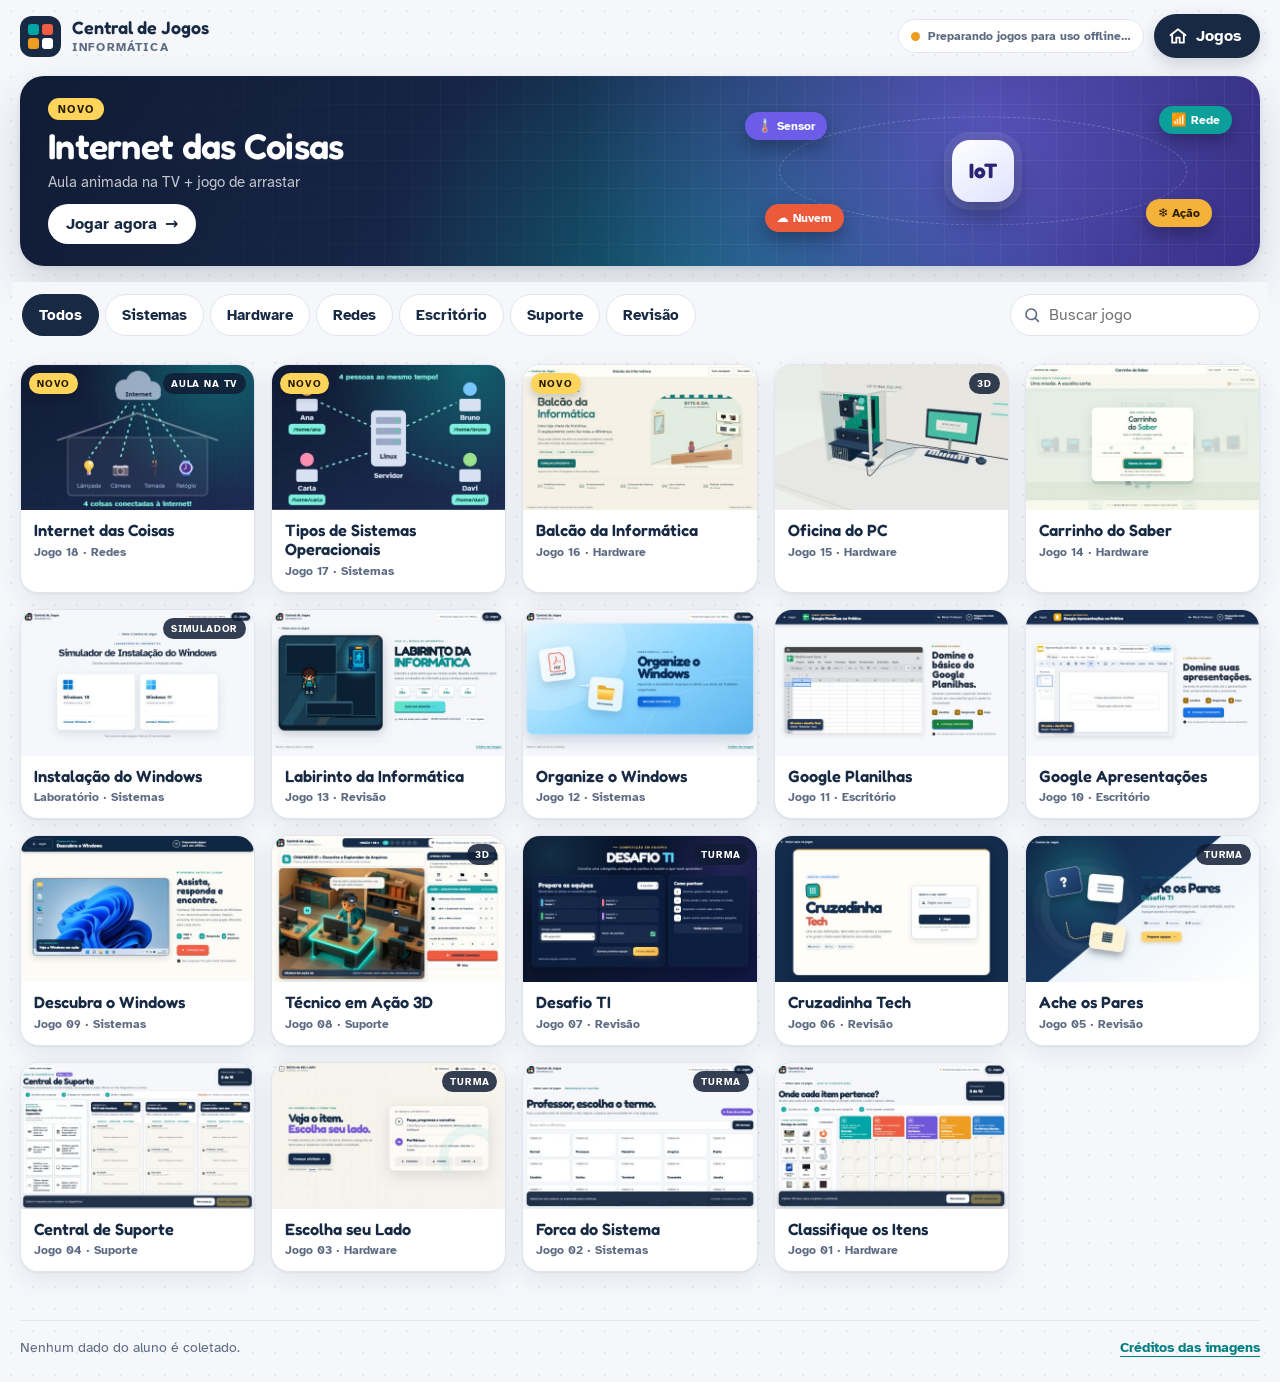
==== commit 8dbe9bde: "feat: jogo 18 Internet das Coisas com aula para a TV - Novo jogo IoT (Tópicos Avançados de Redes): a" ====
--- a/index.html
+++ b/index.html
@@ -22,7 +22,8 @@
     <link rel="stylesheet" href="./carrinho-saber.css?v=1.0.0">
     <link rel="stylesheet" href="./balcao-informatica.css?v=1.0.0">
     <link rel="stylesheet" href="./windows-installer.css?v=1.0.0">
-    <link rel="stylesheet" href="./tipos-so.css?v=1.0.0">
+    <link rel="stylesheet" href="./tipos-so.css?v=1.2.0">
+    <link rel="stylesheet" href="./iot.css?v=1.0.0">
   </head>
   <body>
     <a class="skip-link" href="#main-content">Pular para o conteúdo</a>
@@ -46,20 +47,20 @@
       <section id="home-screen" class="screen home-screen" data-screen="home">
         <h1 class="visually-hidden">Central de Jogos de Informática</h1>
 
-        <a class="spotlight" href="#/tipos-de-so">
+        <a class="spotlight" href="#/internet-das-coisas">
           <span class="spotlight-copy">
             <span class="tag-new">Novo</span>
-            <strong class="spotlight-title">Tipos de Sistemas Operacionais</strong>
-            <span class="spotlight-text">Aula animada + desafio de arrastar</span>
+            <strong class="spotlight-title">Internet das Coisas</strong>
+            <span class="spotlight-text">Aula animada na TV + jogo de arrastar</span>
             <span class="spotlight-cta">Jogar agora <span aria-hidden="true">→</span></span>
           </span>
           <span class="spotlight-art" aria-hidden="true">
             <span class="orbit"></span>
-            <span class="core-chip">SO</span>
-            <span class="type-chip t-mono">Monousuário</span>
-            <span class="type-chip t-multi">Multiusuário</span>
-            <span class="type-chip t-real">Tempo real</span>
-            <span class="type-chip t-emb">Embarcado</span>
+            <span class="core-chip">IoT</span>
+            <span class="type-chip t-mono">🌡️ Sensor</span>
+            <span class="type-chip t-multi">📶 Rede</span>
+            <span class="type-chip t-real">☁️ Nuvem</span>
+            <span class="type-chip t-emb">❄️ Ação</span>
           </span>
         </a>
 
@@ -68,6 +69,7 @@
             <button type="button" data-filter="all" aria-pressed="true">Todos</button>
             <button type="button" data-filter="sistemas" aria-pressed="false">Sistemas</button>
             <button type="button" data-filter="hardware" aria-pressed="false">Hardware</button>
+            <button type="button" data-filter="redes" aria-pressed="false">Redes</button>
             <button type="button" data-filter="escritorio" aria-pressed="false">Escritório</button>
             <button type="button" data-filter="suporte" aria-pressed="false">Suporte</button>
             <button type="button" data-filter="revisao" aria-pressed="false">Revisão</button>
@@ -79,6 +81,10 @@
         </div>
 
         <ul id="game-grid" class="game-grid" aria-label="Jogos, do mais novo ao mais antigo">
+          <li data-cat="redes"><a class="game-card" href="#/internet-das-coisas">
+            <span class="thumb"><img src="./assets/thumbs/iot.jpg" alt="" loading="lazy"><b class="badge badge-new">Novo</b><b class="badge badge-team">Aula na TV</b></span>
+            <span class="card-info"><strong>Internet das Coisas</strong><small>Jogo 18 · Redes</small></span>
+          </a></li>
           <li data-cat="sistemas"><a class="game-card" href="#/tipos-de-so">
             <span class="thumb"><img src="./assets/thumbs/tipos-so.jpg" alt="" loading="lazy"><b class="badge badge-new">Novo</b></span>
             <span class="card-info"><strong>Tipos de Sistemas Operacionais</strong><small>Jogo 17 · Sistemas</small></span>
@@ -88,7 +94,7 @@
             <span class="card-info"><strong>Balcão da Informática</strong><small>Jogo 16 · Hardware</small></span>
           </a></li>
           <li data-cat="hardware"><a class="game-card" href="#/oficina-do-pc">
-            <span class="thumb"><img src="./assets/thumbs/oficina.jpg" alt="" loading="lazy"><b class="badge badge-new">Novo</b><b class="badge badge-3d">3D</b></span>
+            <span class="thumb"><img src="./assets/thumbs/oficina.jpg" alt="" loading="lazy"><b class="badge badge-3d">3D</b></span>
             <span class="card-info"><strong>Oficina do PC</strong><small>Jogo 15 · Hardware</small></span>
             <small class="game-offline-hint" data-game-offline="oficina-pc">Abra uma vez com internet para jogar offline.</small>
           </a></li>
@@ -261,6 +267,7 @@
       <section id="oficina-pc-screen" class="screen" data-screen="oficina-pc" hidden><div id="oficina-pc-app"></div></section>
       <section id="balcao-informatica-screen" class="screen" data-screen="balcao-informatica" hidden><div id="balcao-informatica-app"></div></section>
       <section id="tipos-so-screen" class="screen" data-screen="tipos-so" hidden><div id="tipos-so-app"></div></section>
+      <section id="iot-screen" class="screen" data-screen="iot" hidden><div id="iot-app"></div></section>
     </main>
 
     <footer class="site-footer">
@@ -280,6 +287,6 @@
     <div id="toast" class="toast" role="status" aria-live="polite"></div>
     <script src="./js/credits-data.js?v=1.0.5"></script>
     <script src="./js/data.js?v=1.0.5"></script>
-    <script type="module" src="./js/app.js?v=4.0.0"></script>
+    <script type="module" src="./js/app.js?v=4.1.0"></script>
   </body>
 </html>
--- a/tipos-so.css
+++ b/tipos-so.css
@@ -1,7 +1,7 @@
-/* Tipos de Sistemas Operacionais — aula animada + jogo de arrastar */
-body.tipos-so-active > :is(.site-header, .site-footer, .skip-link) { display: none !important; }
-body.tipos-so-active > main { width: 100%; }
-#tipos-so-screen { min-height: 100vh; }
+/* Aula animada + jogo de arrastar (motor js/lesson-game.mjs): Tipos de SO e Internet das Coisas */
+:is(body.tipos-so-active, body.iot-active) > :is(.site-header, .site-footer, .skip-link) { display: none !important; }
+:is(body.tipos-so-active, body.iot-active) > main { width: 100%; }
+#tipos-so-screen, #iot-screen { min-height: 100vh; }
 
 .ts-app { display: flex; flex-direction: column; min-height: 100vh; color: var(--ink); }
 
@@ -113,6 +113,16 @@
 .ts-quiz-feedback.is-good { color: #157a46; }
 .ts-quiz-feedback.is-bad { color: var(--red); }
 .ts-nav { display: flex; justify-content: space-between; gap: 10px; }
+
+/* Aula na TV: letras maiores para ler de longe */
+.ts-keys { color: var(--muted); font-size: .82rem; font-weight: 700; }
+.ts-main:has(> .ts-lesson.is-tv) { width: min(1800px, calc(100% - 48px)); }
+.ts-lesson.is-tv { grid-template-columns: minmax(0, 1.35fr) minmax(360px, 1fr); }
+.ts-lesson.is-tv .ts-panel h1 { font-size: clamp(2rem, 3.4vw, 3.4rem); }
+.ts-lesson.is-tv .ts-lead { font-size: clamp(1.2rem, 1.75vw, 1.9rem); }
+.ts-lesson.is-tv .ts-points { font-size: clamp(1rem, 1.35vw, 1.5rem); }
+.ts-lesson.is-tv :is(.ts-quiz-q, .ts-option) { font-size: clamp(1rem, 1.3vw, 1.45rem); }
+.ts-lesson.is-tv .ts-examples b { font-size: clamp(.86rem, 1.05vw, 1.15rem); }
 
 /* Cenas (SVG) */
 .ts-scene .sv-t { font-family: "Atkinson Hyperlegible", sans-serif; text-anchor: middle; }
@@ -292,6 +302,23 @@
 .ts-bar { height: 8px; overflow: hidden; background: #e8ecf3; border-radius: 999px; }
 .ts-bar i { display: block; width: var(--w); height: 100%; background: linear-gradient(90deg, #5b4bdb, #00a6a6); border-radius: inherit; }
 
+/* Logos dos sistemas nas cartas e nas caixas */
+.ts-logo { display: block; width: 66%; height: 66%; object-fit: contain; }
+.ts-logo.is-mask { background: var(--logo-color); -webkit-mask: var(--logo) center / contain no-repeat; mask: var(--logo) center / contain no-repeat; }
+.ts-chip .ts-logo { width: 62%; height: 62%; }
+
+/* Questão especial: Chromebook */
+.ts-bonus { display: grid; flex: 1; align-content: center; justify-items: center; gap: 12px; width: min(620px, 100%); margin: 0 auto; padding: 12px 0; text-align: center; }
+.ts-bonus-logo { width: 84px; height: 84px; animation: ts-spin-in .7s cubic-bezier(.2, .9, .3, 1.2) backwards; }
+.ts-bonus h1 { margin: 0; font-family: "Fredoka", sans-serif; font-size: clamp(1.6rem, 3.4vw, 2.3rem); font-weight: 600; line-height: 1.1; }
+.ts-bonus-live { margin: 0; padding: 6px 14px; color: #14532d; background: #eaf8ef; border-radius: 999px; font-weight: 700; }
+.ts-bonus .ts-quiz { width: 100%; text-align: left; }
+.ts-facts { display: grid; gap: 10px; width: 100%; padding: 16px 18px; text-align: left; background: #fffbea; border: 1px solid #f3dc8b; border-radius: 16px; animation: ts-pop .4s ease backwards; }
+.ts-facts > b { font-family: "Fredoka", sans-serif; font-size: 1.15rem; font-weight: 600; }
+.ts-facts ul { display: grid; gap: 8px; margin: 0; padding-left: 20px; line-height: 1.45; }
+.ts-facts .ts-btn { justify-self: center; margin-top: 4px; }
+
+@keyframes ts-spin-in { from { opacity: 0; transform: rotate(-120deg) scale(.5); } }
 @keyframes ts-pop { from { opacity: 0; transform: scale(.6); } }
 @keyframes ts-card-in { from { opacity: 0; transform: translateY(18px) scale(.96); } }
 @keyframes ts-shake { 25% { transform: translateX(-7px); } 50% { transform: translateX(7px); } 75% { transform: translateX(-4px); } }
--- a/iot.css
+++ b/iot.css
@@ -0,0 +1,75 @@
+/* Internet das Coisas — cenas da aula (interface compartilhada em tipos-so.css) */
+
+/* O que é IoT */
+.scene-iot-home .h-roof { fill: none; stroke: rgba(255,255,255,.35); stroke-width: 4; stroke-linejoin: round; }
+.scene-iot-home .h-wall { fill: rgba(255,255,255,.05); stroke: rgba(255,255,255,.25); stroke-width: 2; }
+.scene-iot-home .h-cloud { fill: #dfe9ff; }
+.scene-iot-home .h-emoji { font-size: 32px; }
+.scene-iot-home .o { opacity: .35; }
+.scene-iot-home .h-link { fill: none; stroke: #7ef0e0; stroke-width: 3; stroke-dasharray: 6 7; opacity: 0; }
+.scene-iot-home.s1 :is(.o1, .l1), .scene-iot-home.s2 :is(.o2, .l2), .scene-iot-home.s3 :is(.o3, .l3), .scene-iot-home.s4 :is(.o4, .l4) { opacity: 1; }
+.scene-iot-home.s1 .l1, .scene-iot-home.s2 .l2, .scene-iot-home.s3 .l3, .scene-iot-home.s4 .l4 { animation: ts-dash .9s linear infinite; }
+.scene-iot-home.s5 .h-cloud { animation: iot-pulse 1.2s ease-in-out infinite; }
+
+/* Como funciona */
+.scene-iot-flow .f-track { fill: none; stroke: rgba(255,255,255,.2); stroke-width: 3; stroke-dasharray: 4 8; }
+.scene-iot-flow .f-box { fill: rgba(255,255,255,.08); stroke: rgba(255,255,255,.25); stroke-width: 2; }
+.scene-iot-flow .f-emoji { font-size: 36px; }
+.scene-iot-flow .f-sub { fill: #ffd45a; font-size: 13px; font-weight: 700; opacity: 0; }
+.scene-iot-flow .n { opacity: .4; }
+.scene-iot-flow .f-packet { fill: #ffd45a; opacity: 0; }
+.scene-iot-flow.s1 .n1, .scene-iot-flow.s2 .n2, .scene-iot-flow.s3 .n3, .scene-iot-flow.s4 .n4 { opacity: 1; }
+.scene-iot-flow.s1 .n1 :is(.f-sub), .scene-iot-flow.s2 .n2 .f-sub, .scene-iot-flow.s3 .n3 .f-sub, .scene-iot-flow.s4 .n4 .f-sub { opacity: 1; }
+.scene-iot-flow.s1 .n1 .f-box, .scene-iot-flow.s2 .n2 .f-box, .scene-iot-flow.s3 .n3 .f-box, .scene-iot-flow.s4 .n4 .f-box { stroke: #7ef0e0; }
+.scene-iot-flow.s1 .f-packet { opacity: 1; }
+.scene-iot-flow.s2 .f-packet { transform: translateX(116px); }
+.scene-iot-flow.s3 .f-packet { transform: translateX(232px); }
+.scene-iot-flow.s4 .f-packet { transform: translateX(348px); }
+.scene-iot-flow.s5 .f-packet { opacity: 0; }
+.scene-iot-flow .f-done { opacity: 0; }
+.scene-iot-flow.s5 .f-done { opacity: 1; }
+
+/* Sensores e atuadores */
+.scene-iot-plant .p-pipe { fill: none; stroke: #9aa9c6; stroke-width: 10; stroke-linecap: round; stroke-linejoin: round; }
+.scene-iot-plant .p-valve { fill: #e4532f; }
+.scene-iot-plant .p-drops { fill: #7cc6ff; opacity: 0; }
+.scene-iot-plant .p-soil { fill: #7a5a33; }
+.scene-iot-plant .p-wet { fill: #3e2a14; opacity: 0; }
+.scene-iot-plant .p-plant { font-size: 70px; }
+.scene-iot-plant .p-sensor { fill: #6c5ce7; }
+.scene-iot-plant .p-meter { fill: #7cc6ff; transform: scaleY(.2); transform-origin: center bottom; }
+.scene-iot-plant :is(.p-tag, .p-dry, .p-ok, .p-ok-plant, .p-done) { opacity: 0; }
+.scene-iot-plant.s1 :is(.p-tag-sensor, .p-dry) { opacity: 1; }
+.scene-iot-plant.s2 :is(.p-tag-act, .p-drops) { opacity: 1; }
+.scene-iot-plant.s2 .p-drops circle { animation: iot-drop .9s linear infinite; }
+.scene-iot-plant.s2 .p-drops circle:nth-child(2n) { animation-delay: -.45s; }
+.scene-iot-plant.s3 .p-meter { transform: scaleY(.65); transition-duration: 1s; }
+.scene-iot-plant.s3 .p-wet { opacity: .7; }
+.scene-iot-plant.s4 :is(.p-ok, .p-ok-plant, .p-done) { opacity: 1; }
+.scene-iot-plant.s4 :is(.p-dry, .p-dry-plant, .p-drops) { opacity: 0; }
+
+/* Onde a IoT aparece */
+.scene-iot-areas .a-tile { fill: #fff; stroke-width: 3; }
+.scene-iot-areas .a-emoji { font-size: 38px; }
+.scene-iot-areas .a-title { fill: #14223b; font-size: 21px; font-weight: 700; }
+.scene-iot-areas .a-sub { fill: #5d6b82; font-size: 12px; font-weight: 700; }
+.scene-iot-areas .a { opacity: 0; transform: scale(.7); }
+.scene-iot-areas.s1 .a1, .scene-iot-areas.s2 .a2, .scene-iot-areas.s3 .a3, .scene-iot-areas.s4 .a4 { opacity: 1; transform: none; }
+
+/* Segurança */
+.scene-iot-security .k-emoji { font-size: 46px; }
+.scene-iot-security .k-lock { font-size: 26px; opacity: 0; transform: scale(.4); }
+.scene-iot-security .k-hacker { opacity: 0; transform: translateX(60px); }
+.scene-iot-security .k-beam { fill: none; stroke: #ff6b6b; stroke-width: 4; stroke-dasharray: 8 6; opacity: 0; }
+.scene-iot-security :is(.k-bad, .k-good, .k-strong) { opacity: 0; }
+.scene-iot-security.s1 .k-hacker { opacity: 1; transform: none; }
+.scene-iot-security.s2 :is(.k-beam, .k-bad) { opacity: 1; }
+.scene-iot-security.s2 .k-beam { animation: ts-dash .7s linear infinite; }
+.scene-iot-security.s3 :is(.k-beam, .k-bad, .k-weak) { opacity: 0; }
+.scene-iot-security.s3 .k-strong { opacity: 1; }
+.scene-iot-security.s4 :is(.k-lock, .k-good) { opacity: 1; transform: none; }
+.scene-iot-security.s4 .k-beam { opacity: .3; animation: none; }
+.scene-iot-security.s4 .k-hacker { transform: translateX(30px); }
+
+@keyframes iot-pulse { 50% { opacity: .65; } }
+@keyframes iot-drop { from { opacity: 0; transform: translateY(-10px); } 30% { opacity: 1; } to { opacity: 0; transform: translateY(26px); } }
